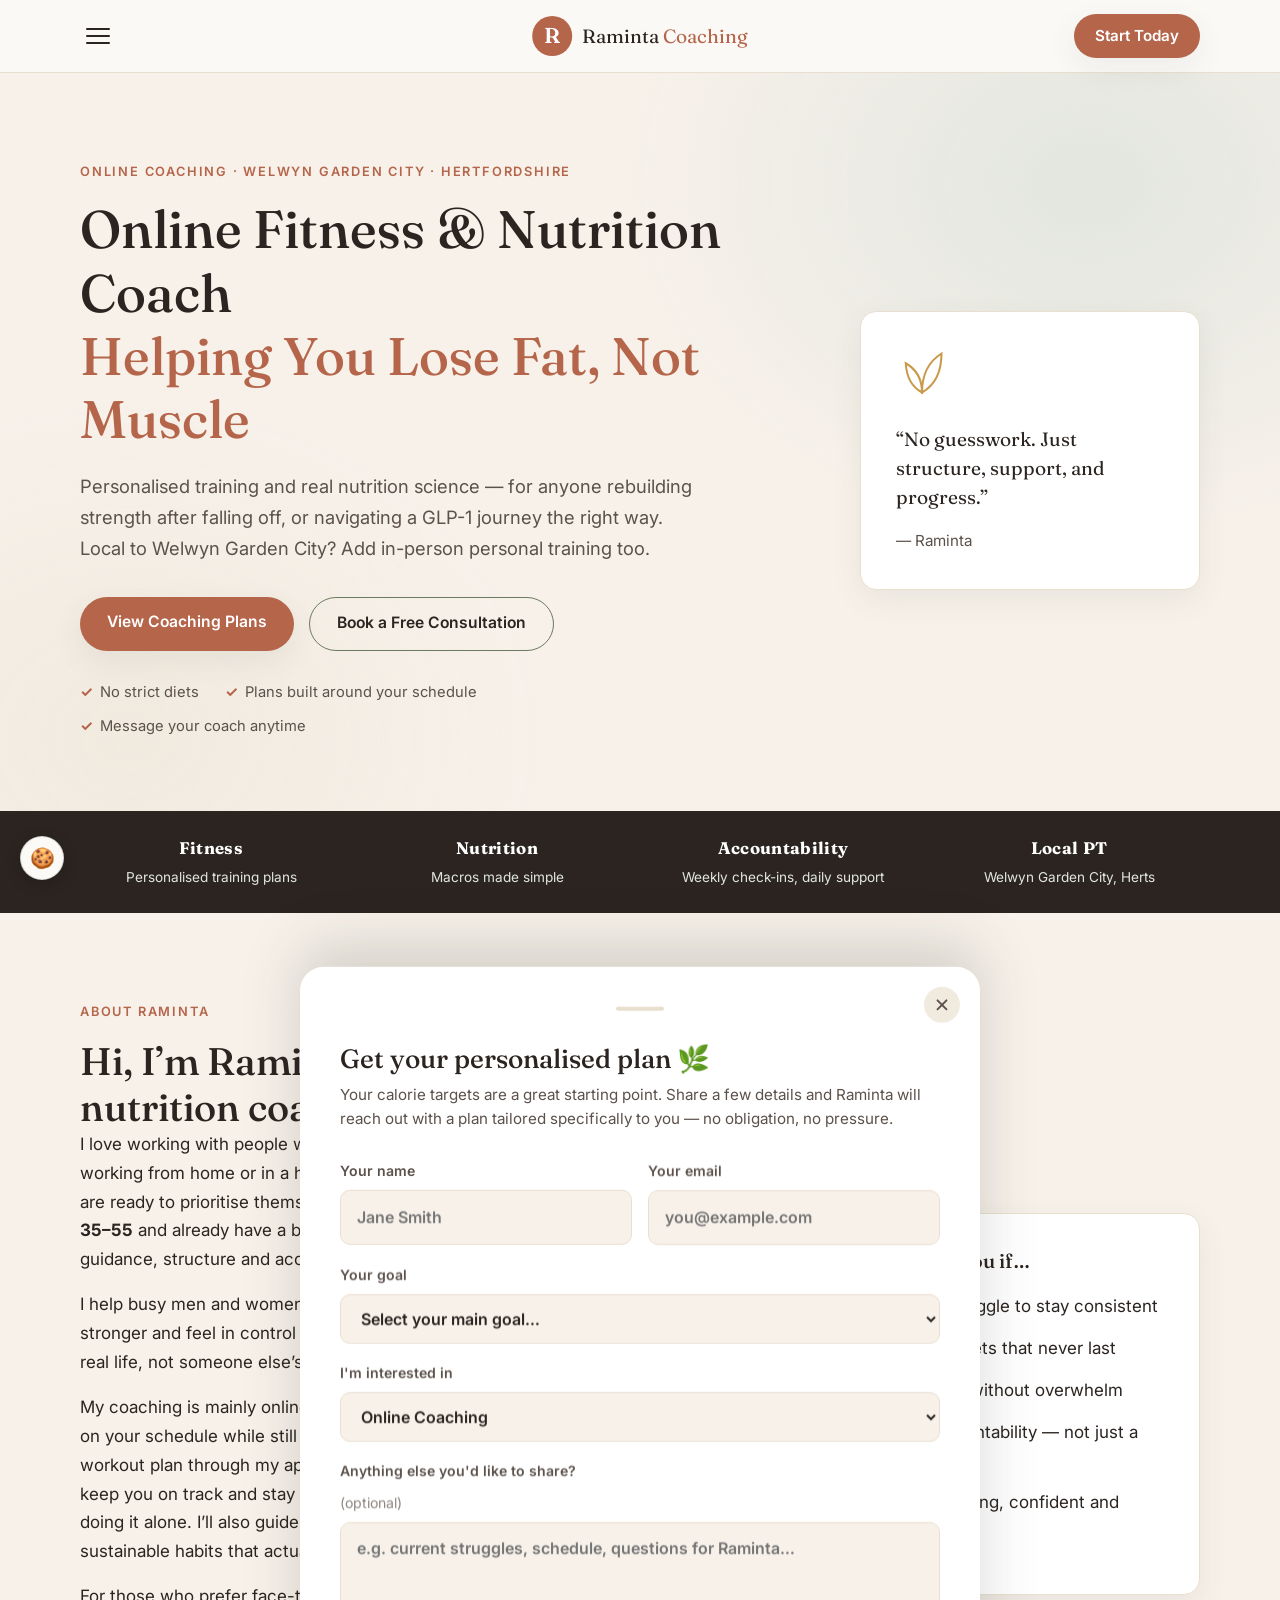
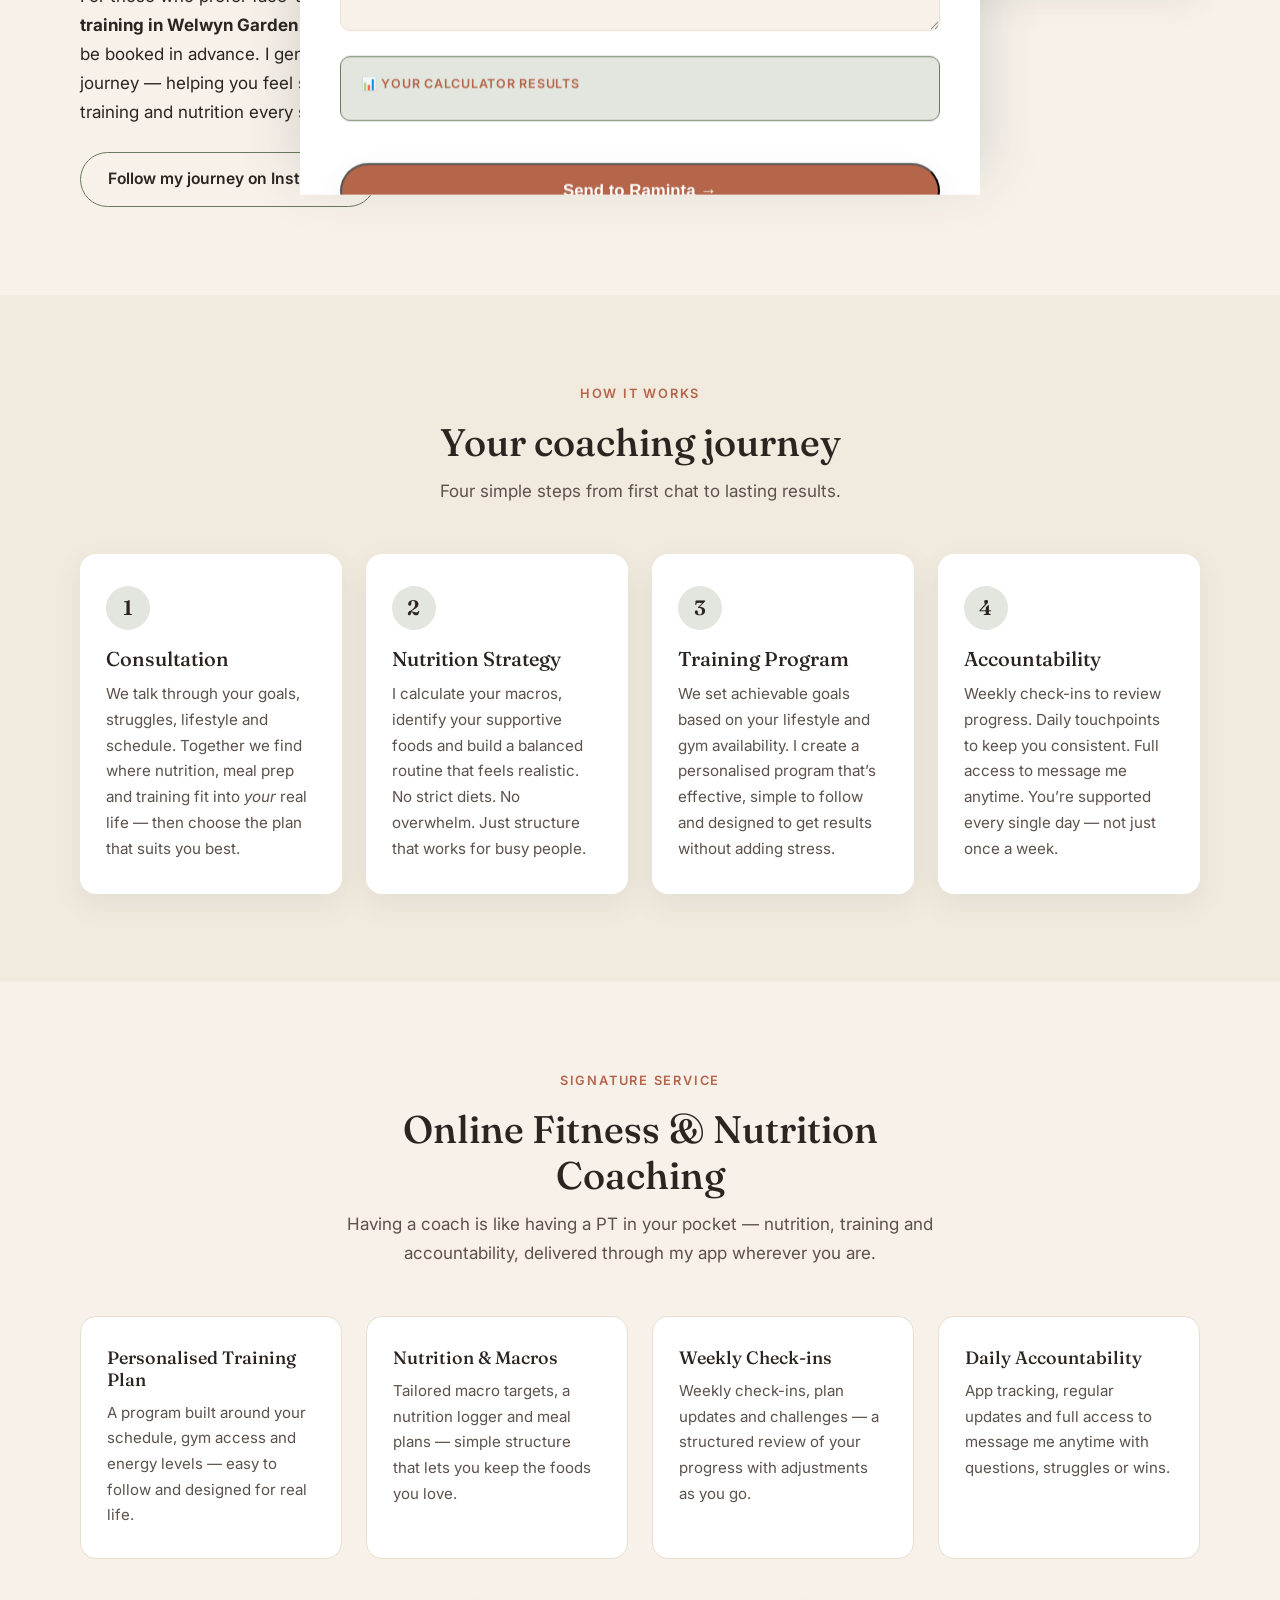
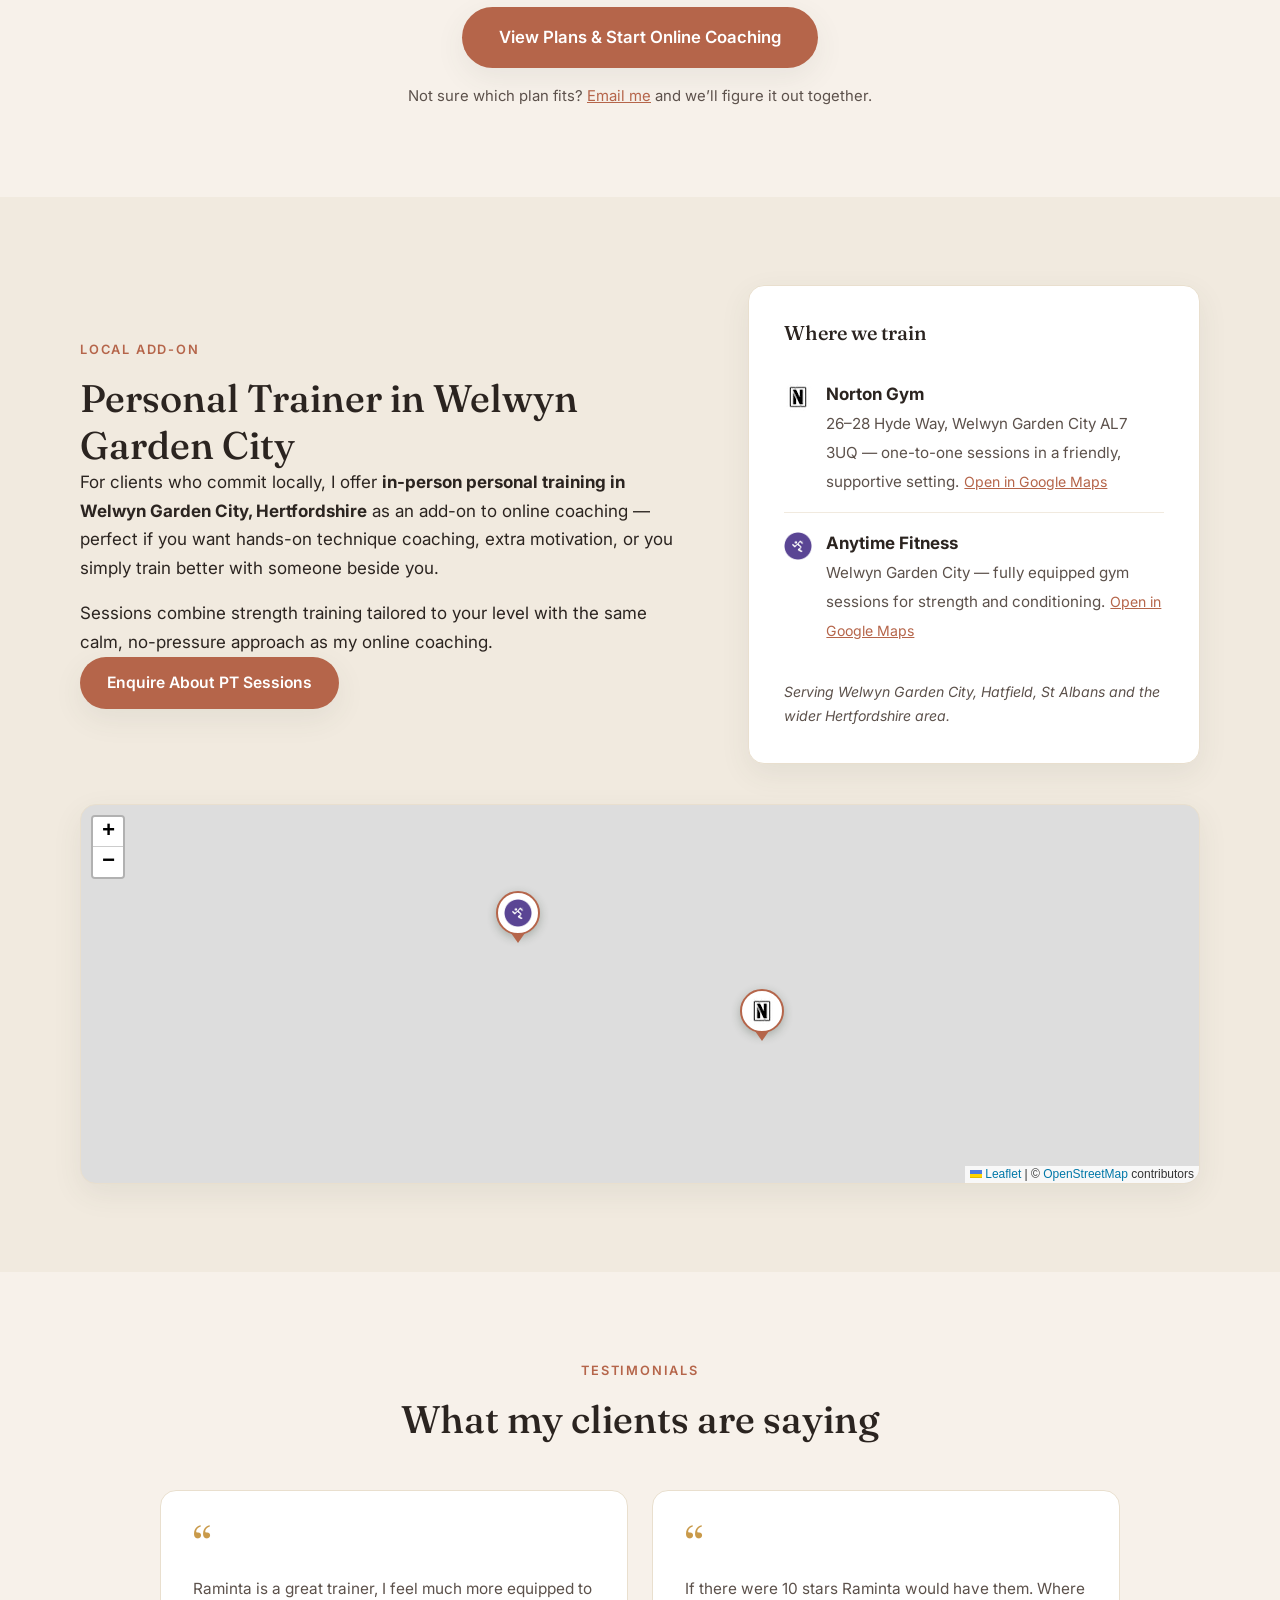
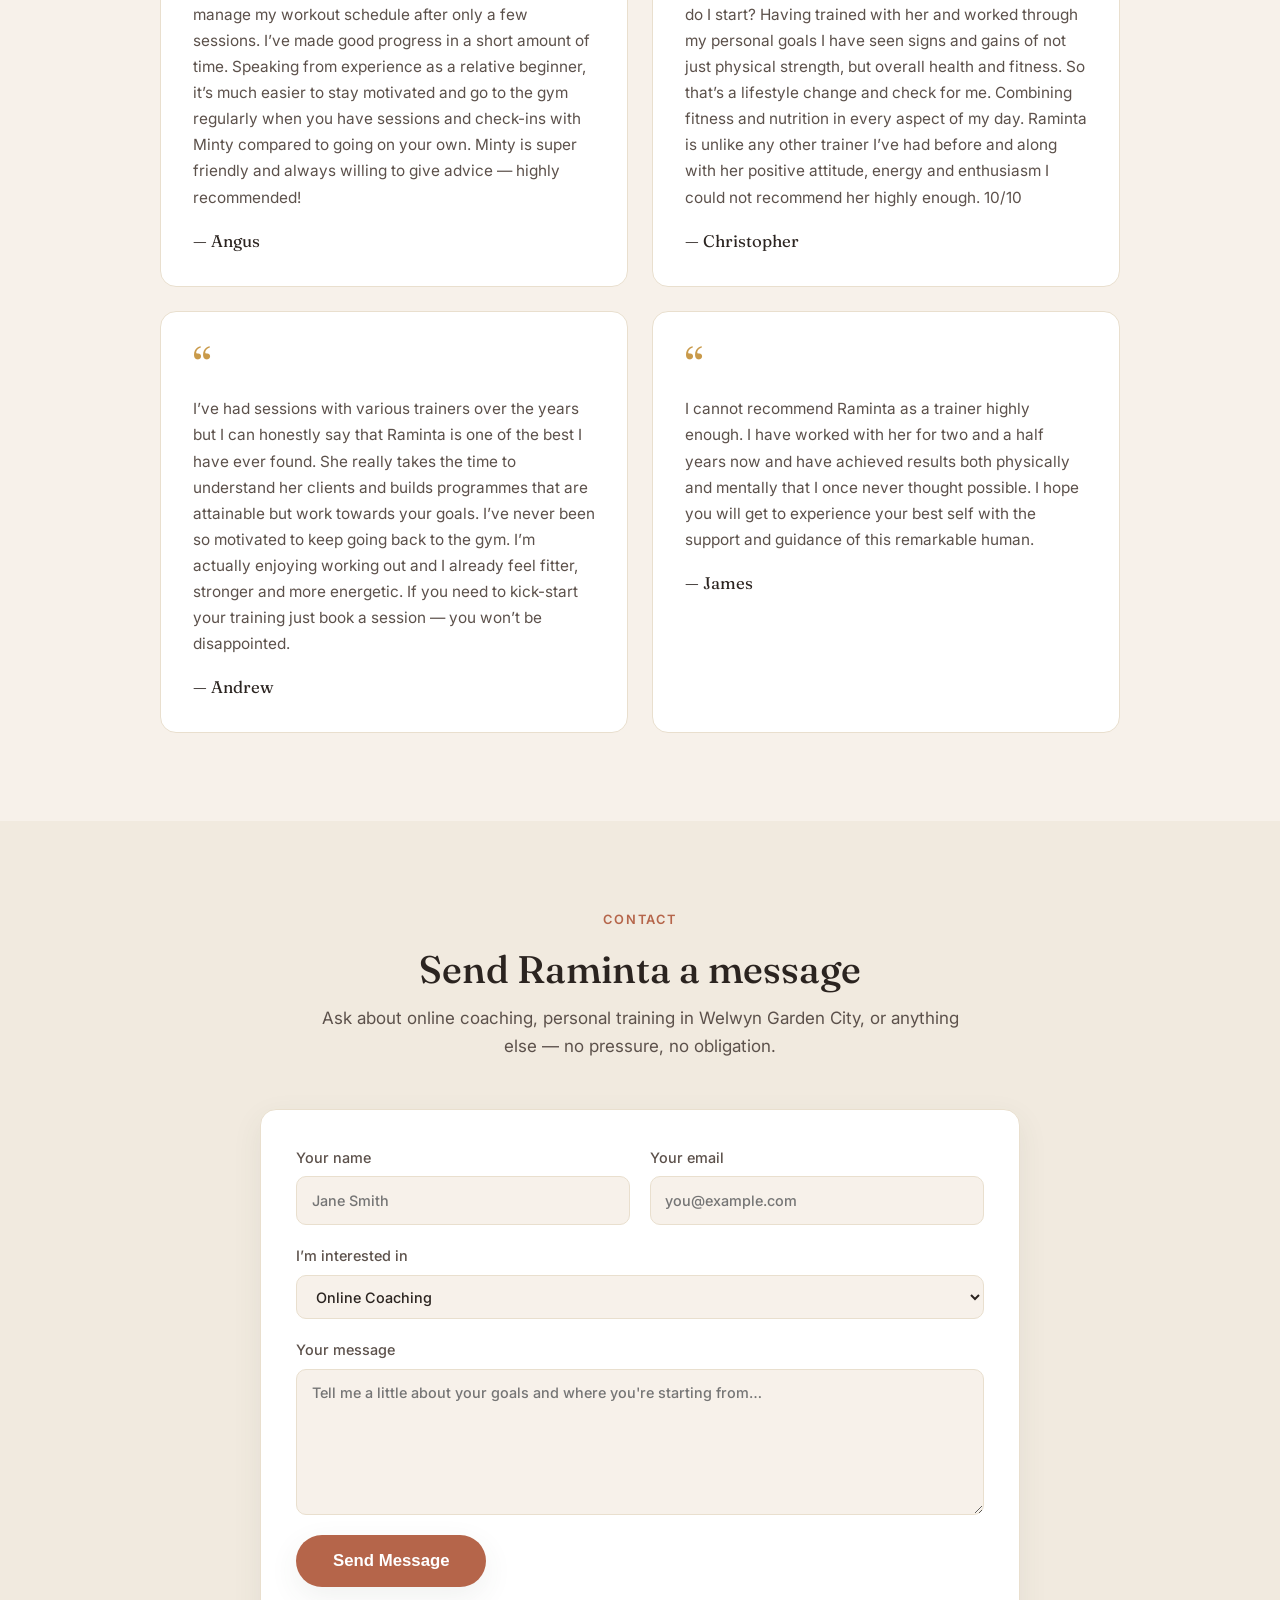
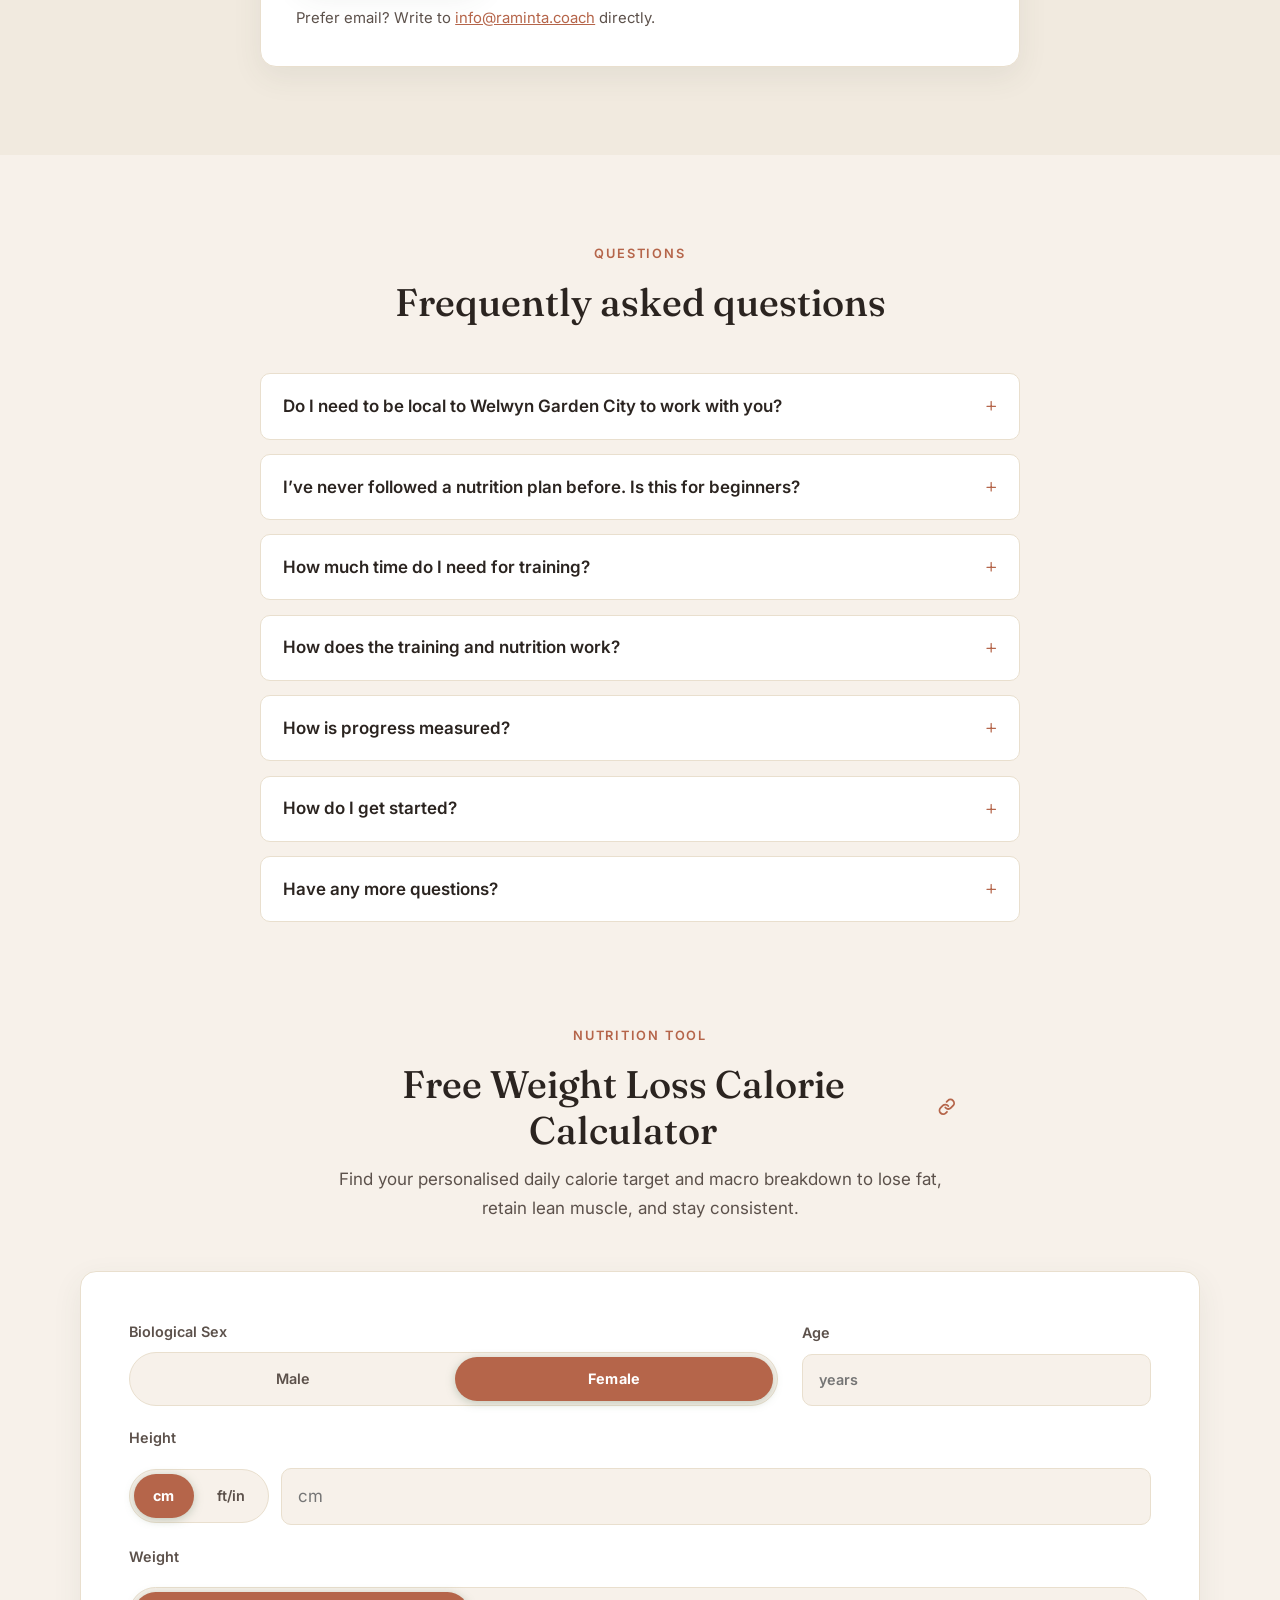
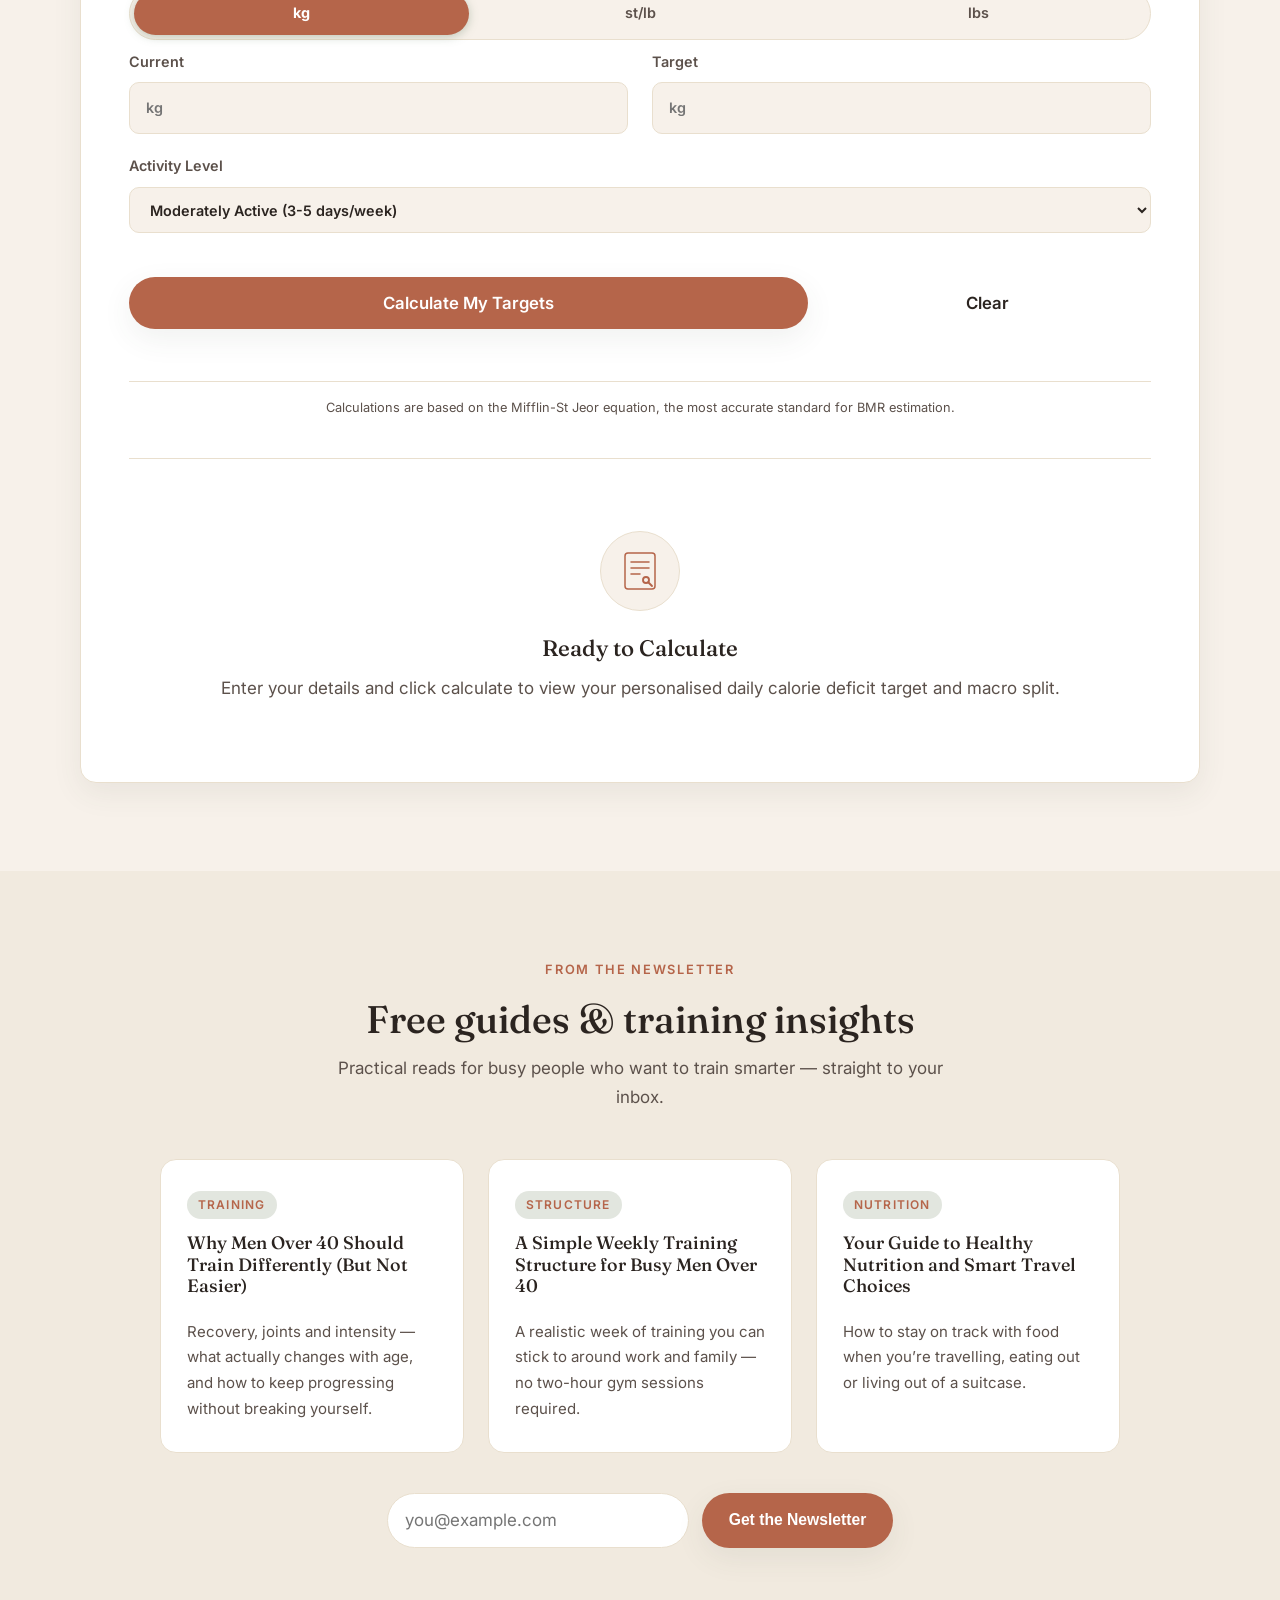
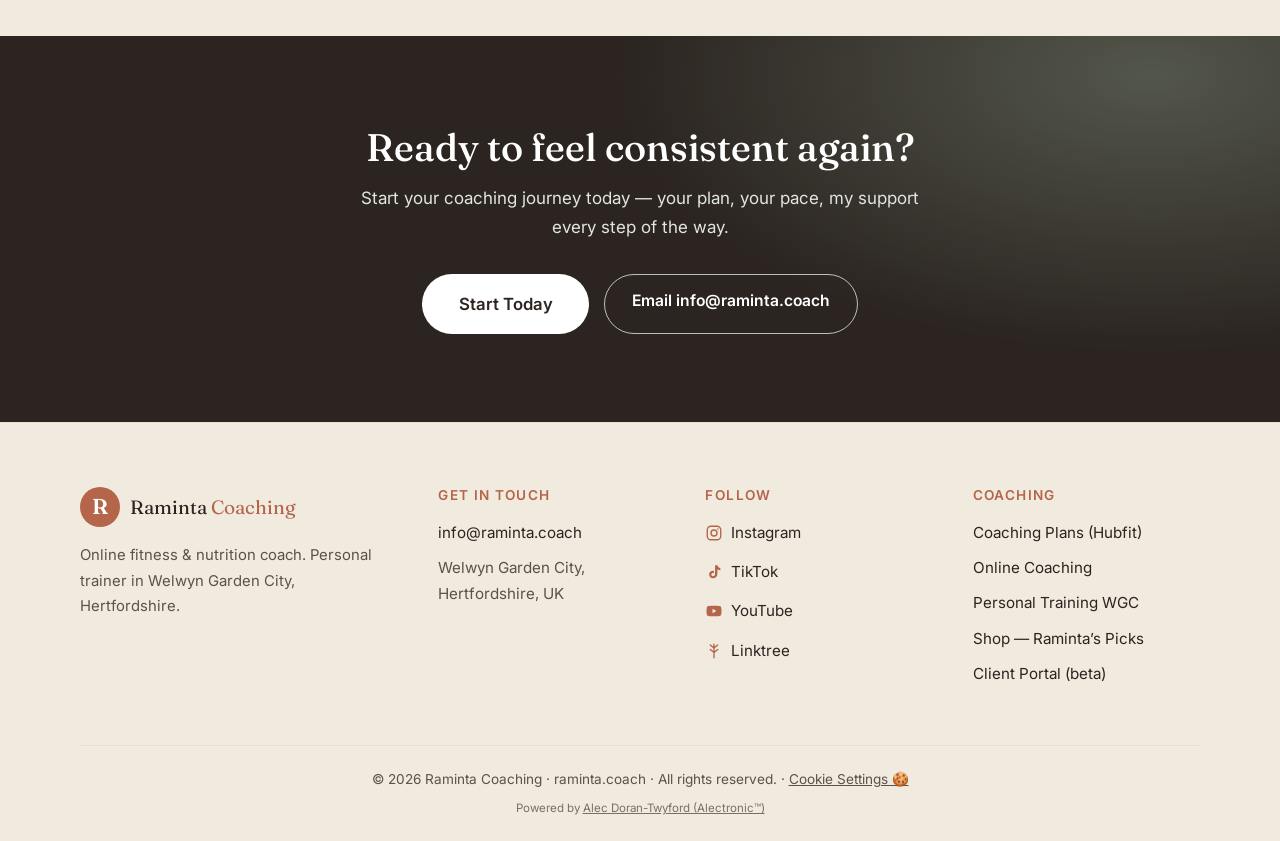
==== index.html @ 6aa11c59 "Bump app.js cache version to 20260806" ====
<!DOCTYPE html>
<html lang="en-GB">
<head>
  <!-- Consent Mode Defaults -->
  <script data-cookieconsent="ignore">
    window.dataLayer = window.dataLayer || [];
    function gtag(){dataLayer.push(arguments);}
    gtag('consent', 'default', {
      'ad_storage': 'denied',
      'ad_user_data': 'denied',
      'ad_personalization': 'denied',
      'analytics_storage': 'denied',
      'functionality_storage': 'denied',
      'personalization_storage': 'denied',
      'security_storage': 'granted',
    });
  </script>

  <!-- Google tag (gtag.js) -->
  <script async src="https://www.googletagmanager.com/gtag/js?id=G-PQ0MHBRBWW"></script>
  <script>
    window.dataLayer = window.dataLayer || [];
    function gtag(){dataLayer.push(arguments);}
    gtag('js', new Date());

    gtag('config', 'G-PQ0MHBRBWW', {
      'url_passthrough': true,
      'ads_data_redaction': true
    });
  </script>

  <meta charset="UTF-8">
  <meta name="viewport" content="width=device-width, initial-scale=1.0">

  <!-- Primary SEO -->
  <title>Raminta Coaching | Online Fitness &amp; Nutrition Coach — Personal Trainer Welwyn Garden City, Hertfordshire</title>
  <meta name="description" content="Online fitness and nutrition coaching to help you lose fat, not muscle. Rebuild strength after falling off or navigate your GLP-1 journey the right way. Local in-person personal training in Welwyn Garden City.">
  <meta name="author" content="Raminta Coaching">
  <meta name="robots" content="index, follow">
  <link rel="canonical" href="https://raminta.coach/">

  <!-- Open Graph -->
  <meta property="og:type" content="website">
  <meta property="og:url" content="https://raminta.coach/">
  <meta property="og:title" content="Raminta Coaching | Online Fitness &amp; Nutrition Coach — Welwyn Garden City">
  <meta property="og:description" content="Lose fat, not muscle with personalised online coaching and real nutrition science. Supporting strength recovery, GLP-1 journeys, and in-person PT in Welwyn Garden City.">
  <meta property="og:locale" content="en_GB">

  <!-- Twitter -->
  <meta name="twitter:card" content="summary">
  <meta name="twitter:title" content="Raminta Coaching | Online Fitness &amp; Nutrition Coach">
  <meta name="twitter:description" content="Lose fat, not muscle with personalised online coaching. Supporting strength recovery, GLP-1 journeys, and in-person PT in Welwyn Garden City.">

  <!-- Geo / Local SEO -->
  <meta name="geo.region" content="GB-HRT">
  <meta name="geo.placename" content="Welwyn Garden City">

  <link rel="icon" type="image/svg+xml" href="favicon.svg">
  <link rel="icon" type="image/png" sizes="32x32" href="favicon-32x32.png">
  <link rel="shortcut icon" href="favicon.ico">
  <link rel="apple-touch-icon" sizes="180x180" href="apple-touch-icon.png">
  <link rel="manifest" href="/manifest.json">
  <meta name="theme-color" content="#fbfaf7">

  <link rel="preconnect" href="https://fonts.googleapis.com">
  <link rel="preconnect" href="https://fonts.gstatic.com" crossorigin>
  <link href="https://fonts.googleapis.com/css2?family=Fraunces:opsz,wght@9..144,400;9..144,500;9..144,600&family=Inter:wght@400;500;600&display=swap" rel="stylesheet">

  <link rel="stylesheet" href="css/cookieconsent.css">
  <script src="js/cookieconsent.umd.js" defer></script>
  <script src="js/cookieconsent-config.js" defer></script>
  <link rel="stylesheet" href="css/style.css?v=20260806">
<link rel="stylesheet" href="assets/vendor/leaflet/leaflet.css">

  <!-- Structured data: local business + coach -->
<!-- FAQPage structured data — makes FAQ answers eligible for rich results in Google Search -->
<!-- Person structured data -->
  <script type="application/ld+json">
  {
    "@context": "https://schema.org",
    "@type": "HealthAndBeautyBusiness",
    "name": "Raminta Coaching",
    "description": "Personalised fitness, nutrition and accountability coaching to help busy individuals lose body fat and build muscle.",
    "url": "https://raminta.coach/",
    "email": "info@raminta.coach",
    "priceRange": "££",
    "publishingPrinciples": "https://drive.google.com/file/d/14wXkE6-aErZfZJzjIhBCZtYuyXozvJ46/view",
    "areaServed": [
      { "@type": "City", "name": "Welwyn Garden City" },
      { "@type": "AdministrativeArea", "name": "Hertfordshire" },
      { "@type": "Country", "name": "United Kingdom" }
    ],
    "address": {
      "@type": "PostalAddress",
      "addressLocality": "Welwyn Garden City",
      "addressRegion": "Hertfordshire",
      "addressCountry": "GB"
    },
    "founder": {
      "@type": "Person",
      "@id": "https://raminta.coach/#raminta"
    },
    "sameAs": [
      "https://www.instagram.com/ramintacoaching/",
      "https://www.tiktok.com/@ramintacoaching",
      "https://www.youtube.com/@ramintacoaching",
      "https://linktr.ee/ramintacoaching"
    ],
    "makesOffer": [
      {
        "@type": "Offer",
        "name": "The Consistency Foundation",
        "price": "99.00",
        "priceCurrency": "GBP",
        "description": "Monthly online fitness & nutrition subscription including bespoke training, basic nutrition guidance, weekly check-ins, and Mon-Fri messaging support.",
        "priceSpecification": {
          "@type": "UnitPriceSpecification",
          "price": "99.00",
          "priceCurrency": "GBP",
          "referenceQuantity": {
            "@type": "QuantitativeValue",
            "value": "1",
            "unitCode": "MON"
          }
        }
      },
      {
        "@type": "Offer",
        "name": "The Complete Foundation",
        "price": "199.00",
        "priceCurrency": "GBP",
        "description": "Premium online coaching with daily check-ins, monthly progress reviews, mindset coaching, and full one-on-one accountability support.",
        "priceSpecification": {
          "@type": "UnitPriceSpecification",
          "price": "199.00",
          "priceCurrency": "GBP",
          "referenceQuantity": {
            "@type": "QuantitativeValue",
            "value": "1",
            "unitCode": "MON"
          }
        }
      },
      {
        "@type": "Offer",
        "name": "The GLP-1 Muscle Protocol",
        "price": "149.00",
        "priceCurrency": "GBP",
        "description": "Specialised online fitness & nutrition coaching for individuals on GLP-1 weight-loss medication to preserve and build muscle.",
        "priceSpecification": {
          "@type": "UnitPriceSpecification",
          "price": "149.00",
          "priceCurrency": "GBP",
          "referenceQuantity": {
            "@type": "QuantitativeValue",
            "value": "1",
            "unitCode": "MON"
          }
        }
      },
      {
        "@type": "Offer",
        "name": "10-Session In-Person Personal Training Block",
        "price": "350.00",
        "priceCurrency": "GBP",
        "description": "Block of 10 face-to-face personal training sessions in Welwyn Garden City, Hertfordshire."
      },
      {
        "@type": "Offer",
        "name": "Macro Friendly Meal Prep (Cookbook & Short Course)",
        "price": "4.00",
        "priceCurrency": "GBP",
        "url": "https://linktr.ee/ramintacoaching",
        "description": "Step-by-step guide to meal prep with measurements, macros explained, weight goal calculator, and 300 meal ideas in one place."
      }
    ]
  }
  </script>

  <!-- FAQPage structured data — makes FAQ answers eligible for rich results in Google Search -->
  <script type="application/ld+json">
  {
    "@context": "https://schema.org",
    "@type": "FAQPage",
    "mainEntity": [
      {
        "@type": "Question",
        "name": "Do I need to be local to Welwyn Garden City to work with you?",
        "acceptedAnswer": {
          "@type": "Answer",
          "text": "Not at all. Online coaching is the main service and works wherever you are — the app, check-ins and daily support are all remote. In-person PT is an optional add-on for local clients in Welwyn Garden City and Hertfordshire."
        }
      },
      {
        "@type": "Question",
        "name": "I've never followed a nutrition plan before. Is this for beginners?",
        "acceptedAnswer": {
          "@type": "Answer",
          "text": "Yes. Everything is personalised to your starting point. We begin with simple structure — no calorie obsession, no cutting out the foods you love — and build from there."
        }
      },
      {
        "@type": "Question",
        "name": "How much time do I need for training?",
        "acceptedAnswer": {
          "@type": "Answer",
          "text": "Your plan is built around your schedule and gym availability, not the other way round. Most clients train 2–4 times per week with sessions that fit into busy days."
        }
      },
      {
        "@type": "Question",
        "name": "How does the training and nutrition work?",
        "acceptedAnswer": {
          "@type": "Answer",
          "text": "After an initial assessment Raminta will create your fitness and nutrition plans and give you access to an app where she can monitor your progress. All you have to do is log what you eat and train!"
        }
      },
      {
        "@type": "Question",
        "name": "How is progress measured?",
        "acceptedAnswer": {
          "@type": "Answer",
          "text": "Progress photos, weigh-ins and measurements are compared in a chart — so you can see the trend, not just a single number."
        }
      },
      {
        "@type": "Question",
        "name": "How do I get started?",
        "acceptedAnswer": {
          "@type": "Answer",
          "text": "Choose a plan on Hubfit at https://app.hubfit.com/plans/688387865c56841b3dd9c6ea, or email info@raminta.coach for a free consultation to find the right fit together."
        }
      }
    ]
  }
  </script>

  <!-- Person structured data -->
  <script type="application/ld+json">
  {
    "@context": "https://schema.org",
    "@type": "Person",
    "@id": "https://raminta.coach/#raminta",
    "name": "Raminta",
    "gender": "Female",
    "jobTitle": "Fitness & Nutrition Coach",
    "url": "https://raminta.coach/",
    "image": "https://raminta.coach/assets/img/raminta.jpg",
    "email": "info@raminta.coach",
    "knowsLanguage": [
      {
        "@type": "Language",
        "name": "English",
        "alternateName": "en"
      }
    ],
    "hasCredential": [
      {
        "@type": "EducationalOccupationalCredential",
        "name": "Level 3 Personal Trainer (PT L3)",
        "credentialCategory": "certification"
      },
      {
        "@type": "EducationalOccupationalCredential",
        "name": "Precision Nutrition Level 1 (PN1)",
        "credentialCategory": "certification",
        "recognizedBy": {
          "@type": "Organization",
          "name": "Precision Nutrition"
        }
      },
      {
        "@type": "EducationalOccupationalCredential",
        "name": "GLP-1 Weight Loss Coach",
        "credentialCategory": "certification"
      },
      {
        "@type": "EducationalOccupationalCredential",
        "name": "Certified Yoga Instructor",
        "credentialCategory": "certification"
      },
      {
        "@type": "EducationalOccupationalCredential",
        "name": "Care Certificate (ICU NHS experience)",
        "credentialCategory": "certification"
      }
    ],
    "skills": [
      "Personal Training", "Nutrition Coaching", "GLP-1 Coaching",
      "Fitness Training", "Strength & Conditioning", "Weight Loss Coaching",
      "Macro Calculation", "Yoga Instruction"
    ],
    "worksFor": {
      "@type": "Organization",
      "name": "Raminta Coaching",
      "url": "https://raminta.coach/"
    },
    "address": {
      "@type": "PostalAddress",
      "addressLocality": "Welwyn Garden City",
      "addressRegion": "Hertfordshire",
      "addressCountry": "GB"
    },
    "sameAs": [
      "https://www.instagram.com/ramintacoaching/",
      "https://www.tiktok.com/@ramintacoaching",
      "https://www.youtube.com/@ramintacoaching",
      "https://linktr.ee/ramintacoaching"
    ],
    "knowsAbout": [
      "Fitness", "Nutrition", "Weight Loss", "Healthy Eating", "Strength Training"
    ]
  }
  </script>
</head>
<body>

  <!-- ===== Header ===== -->
  <header class="site-header" id="top">
    <nav class="nav container" aria-label="Main navigation">
      <button class="nav-toggle" aria-expanded="false" aria-controls="nav-menu" aria-label="Toggle menu">
        <span></span><span></span><span></span>
      </button>
      <a href="index.html" class="brand" aria-label="Raminta Coaching home">
        <span class="brand-mark" aria-hidden="true">R</span>
        <span class="brand-name">Raminta <em>Coaching</em></span>
      </a>
      <a class="btn btn-primary btn-header-cta" href="https://app.hubfit.com/plans/688387865c56841b3dd9c6ea" target="_blank" rel="noopener" data-track="nav_cta_click" data-track-label="Start Today — nav">Start Today</a>
      <ul class="nav-menu" id="nav-menu">
        <li><a href="index.html#about">About</a></li>
        <li><a href="index.html#journey">How It Works</a></li>
        <li><a href="index.html#online-coaching">Online Coaching</a></li>
        <li><a href="index.html#personal-training">Personal Training</a></li>
        <li><a href="calculator.html">Calculator</a></li>
        <li><a href="store.html">Shop</a></li>
        <li><a href="index.html#contact">Contact</a></li>
      </ul>
    </nav>
  </header>

  <main>
    <!-- ===== Hero ===== -->
    <section class="hero">
      <div class="container hero-inner">
        <div class="hero-copy reveal">
          <p class="eyebrow">Online Coaching &middot; Welwyn Garden City &middot; Hertfordshire</p>
          <h1>Online Fitness &amp; Nutrition Coach<br><span class="accent">Helping You Lose Fat, Not Muscle</span></h1>
          <p class="lead">
            Personalised training and real nutrition science — for anyone rebuilding strength after
            falling off, or navigating a GLP-1 journey the right way. Local to Welwyn Garden City?
            Add in-person personal training too.
          </p>
          <div class="hero-actions">
            <a class="btn btn-primary" href="https://app.hubfit.com/plans/688387865c56841b3dd9c6ea" target="_blank" rel="noopener" data-track="hero_cta_click" data-track-label="View Coaching Plans — hero">View Coaching Plans</a>
            <a class="btn btn-ghost" href="mailto:info@raminta.coach" data-track="hero_cta_click" data-track-label="Book a Free Consultation — hero">Book a Free Consultation</a>
          </div>
          <ul class="hero-points">
            <li>No strict diets</li>
            <li>Plans built around your schedule</li>
            <li>Message your coach anytime</li>
          </ul>
        </div>
        <div class="hero-visual reveal" aria-hidden="true">
          <div class="hero-card">
            <div class="hero-card-leaf">
              <svg viewBox="0 0 64 64" width="52" height="52" fill="none" stroke="currentColor" stroke-width="2.5" stroke-linecap="round">
                <path d="M32 56 C32 34 40 18 56 8 C56 32 46 48 32 56 Z"/>
                <path d="M32 56 C32 40 26 28 12 20 C13 38 21 50 32 56 Z"/>
              </svg>
            </div>
            <p class="hero-card-quote">&ldquo;No guesswork. Just structure, support, and progress.&rdquo;</p>
            <p class="hero-card-sign">— Raminta</p>
          </div>
        </div>
      </div>
    </section>

    <!-- ===== Trust strip ===== -->
    <section class="strip" aria-label="Highlights">
      <div class="container strip-inner">
        <div class="strip-item"><strong>Fitness</strong><span>Personalised training plans</span></div>
        <div class="strip-item"><strong>Nutrition</strong><span>Macros made simple</span></div>
        <div class="strip-item"><strong>Accountability</strong><span>Weekly check-ins, daily support</span></div>
        <div class="strip-item"><strong>Local PT</strong><span>Welwyn Garden City, Herts</span></div>
      </div>
    </section>

    <!-- ===== About ===== -->
    <section class="section" id="about">
      <div class="container grid-2">
        <div class="reveal">
          <p class="eyebrow">About Raminta</p>
          <h2>Hi, I&rsquo;m Raminta — your fitness &amp; nutrition coach</h2>
          <p>
            I love working with people who are balancing busy lives — especially those working from
            home or in a hybrid routine — who have access to a gym and are ready to prioritise
            themselves again. Most of my clients are between <strong>35–55</strong> and already have
            a basic understanding of the gym, but want guidance, structure and accountability to
            take things to the next level.
          </p>
          <p>
            I help busy men and women rebuild their routine, improve their nutrition, get stronger
            and feel in control of their body again — with a plan that fits <em>your</em> real life,
            not someone else&rsquo;s highlight reel.
          </p>
          <p>
            My coaching is mainly online, which means you&rsquo;ll have the flexibility to train on your
            schedule while still feeling fully supported. You&rsquo;ll get a personalised workout plan
            through my app, and I&rsquo;ll be there to monitor your progress, keep you on track and stay
            in regular contact so you never feel like you&rsquo;re doing it alone. I&rsquo;ll also guide you
            with your nutrition, helping you build sustainable habits that actually fit your lifestyle.
          </p>
          <p>
            For those who prefer face-to-face sessions, I offer <strong>in-person personal training
            in Welwyn Garden City</strong> too — though spaces are limited and must be booked in
            advance. I genuinely look forward to supporting you on your journey — helping you feel
            stronger, more confident, and in control of your training and nutrition every step of
            the way.
          </p>
          <a class="btn btn-ghost" href="https://www.instagram.com/ramintacoaching/" target="_blank" rel="noopener">Follow my journey on Instagram</a>
        </div>
        <div class="about-side reveal">
          <figure class="photo-frame">
            <!-- Export from the Canva brand kit / old site and drop in as assets/img/raminta.jpg -->
            <img src="assets/img/raminta.jpg" alt="Raminta, fitness and nutrition coach" loading="lazy" onerror="this.parentElement.style.display='none'">
          </figure>
          <div class="about-panel">
          <h3>My coaching is for you if&hellip;</h3>
          <ul class="check-list">
            <li>You&rsquo;re busy and struggle to stay consistent</li>
            <li>You&rsquo;ve tried strict diets that never last</li>
            <li>You want structure without overwhelm</li>
            <li>You want real accountability — not just a PDF plan</li>
            <li>You want to feel strong, confident and energised again</li>
          </ul>
          </div>
        </div>
      </div>
    </section>

    <!-- ===== Coaching journey ===== -->
    <section class="section section-tinted" id="journey">
      <div class="container">
        <div class="section-head reveal">
          <p class="eyebrow">How It Works</p>
          <h2>Your coaching journey</h2>
          <p class="section-sub">Four simple steps from first chat to lasting results.</p>
        </div>
        <div class="steps">
          <article class="step reveal">
            <span class="step-num">1</span>
            <h3>Consultation</h3>
            <p>We talk through your goals, struggles, lifestyle and schedule. Together we find where nutrition, meal prep and training fit into <em>your</em> real life — then choose the plan that suits you best.</p>
          </article>
          <article class="step reveal">
            <span class="step-num">2</span>
            <h3>Nutrition Strategy</h3>
            <p>I calculate your macros, identify your supportive foods and build a balanced routine that feels realistic. No strict diets. No overwhelm. Just structure that works for busy people.</p>
          </article>
          <article class="step reveal">
            <span class="step-num">3</span>
            <h3>Training Program</h3>
            <p>We set achievable goals based on your lifestyle and gym availability. I create a personalised program that&rsquo;s effective, simple to follow and designed to get results without adding stress.</p>
          </article>
          <article class="step reveal">
            <span class="step-num">4</span>
            <h3>Accountability</h3>
            <p>Weekly check-ins to review progress. Daily touchpoints to keep you consistent. Full access to message me anytime. You&rsquo;re supported every single day — not just once a week.</p>
          </article>
        </div>
      </div>
    </section>

    <!-- ===== Online coaching (primary) ===== -->
    <section class="section" id="online-coaching">
      <div class="container">
        <div class="section-head reveal">
          <p class="eyebrow">Signature Service</p>
          <h2>Online Fitness &amp; Nutrition Coaching</h2>
          <p class="section-sub">Having a coach is like having a PT in your pocket — nutrition, training and accountability, delivered through my app wherever you are.</p>
        </div>
        <div class="cards">
          <article class="card reveal">
            <h3>Personalised Training Plan</h3>
            <p>A program built around your schedule, gym access and energy levels — easy to follow and designed for real life.</p>
          </article>
          <article class="card reveal">
            <h3>Nutrition &amp; Macros</h3>
            <p>Tailored macro targets, a nutrition logger and meal plans — simple structure that lets you keep the foods you love.</p>
          </article>
          <article class="card reveal">
            <h3>Weekly Check-ins</h3>
            <p>Weekly check-ins, plan updates and challenges — a structured review of your progress with adjustments as you go.</p>
          </article>
          <article class="card reveal">
            <h3>Daily Accountability</h3>
            <p>App tracking, regular updates and full access to message me anytime with questions, struggles or wins.</p>
          </article>
        </div>
        <div class="section-cta reveal">
          <a class="btn btn-primary btn-lg" href="https://app.hubfit.com/plans/688387865c56841b3dd9c6ea" target="_blank" rel="noopener" data-track="coaching_plans_click" data-track-label="View Plans — online coaching section">View Plans &amp; Start Online Coaching</a>
          <p class="cta-note">Not sure which plan fits? <a href="mailto:info@raminta.coach">Email me</a> and we&rsquo;ll figure it out together.</p>
        </div>
      </div>
    </section>

    <!-- ===== Local PT (secondary) ===== -->
    <section class="section section-tinted" id="personal-training">
      <div class="container grid-2">
        <div class="reveal">
          <p class="eyebrow">Local Add-on</p>
          <h2>Personal Trainer in Welwyn Garden City</h2>
          <p>
            For clients who commit locally, I offer <strong>in-person personal training in Welwyn
            Garden City, Hertfordshire</strong> as an add-on to online coaching — perfect if you want
            hands-on technique coaching, extra motivation, or you simply train better with someone
            beside you.
          </p>
          <p>
            Sessions combine strength training tailored to your level with the same calm,
            no-pressure approach as my online coaching.
          </p>
          <a class="btn btn-primary" href="mailto:info@raminta.coach?subject=Personal%20Training%20in%20Welwyn%20Garden%20City" data-track="contact_click" data-track-label="Enquire About PT Sessions">Enquire About PT Sessions</a>
        </div>
        <div class="about-panel reveal">
          <h3>Where we train</h3>
          <ul class="location-list">
            <li>
              <img class="gym-logo" src="assets/norton-gym.png" alt="Norton Gym logo" width="28" height="28">
              <div>
                <strong>Norton Gym</strong>
                <span>26–28 Hyde Way, Welwyn Garden City AL7 3UQ — one-to-one sessions in a friendly, supportive setting.</span>
                <a href="https://www.google.com/maps/search/?api=1&amp;query=Norton+Gym+26-28+Hyde+Way+Welwyn+Garden+City+AL7+3UQ" target="_blank" rel="noopener">Open in Google Maps</a>
              </div>
            </li>
            <li>
              <img class="gym-logo" src="assets/anytime-fitness.png" alt="Anytime Fitness logo" width="28" height="28">
              <div>
                <strong>Anytime Fitness</strong>
                <span>Welwyn Garden City — fully equipped gym sessions for strength and conditioning.</span>
                <a href="https://www.google.com/maps/search/?api=1&amp;query=Anytime+Fitness+Welwyn+Garden+City" target="_blank" rel="noopener">Open in Google Maps</a>
              </div>
            </li>
          </ul>
          <p class="panel-note">Serving Welwyn Garden City, Hatfield, St Albans and the wider Hertfordshire area.</p>
        </div>
      </div>
      <div class="container map-block reveal">
        <div id="gym-map" class="gym-map" aria-label="Map of training locations in Welwyn Garden City"></div>
        <noscript>
          <p>Enable JavaScript to see the map, or open the locations directly:
            <a href="https://www.google.com/maps/search/?api=1&amp;query=Norton+Gym+26-28+Hyde+Way+Welwyn+Garden+City+AL7+3UQ">Norton Gym</a> ·
            <a href="https://www.google.com/maps/search/?api=1&amp;query=Anytime+Fitness+Welwyn+Garden+City">Anytime Fitness Welwyn Garden City</a>
          </p>
        </noscript>
      </div>
    </section>

    <!-- ===== Testimonials ===== -->
    <section class="section" id="testimonials">
      <div class="container">
        <div class="section-head reveal">
          <p class="eyebrow">Testimonials</p>
          <h2>What my clients are saying</h2>
        </div>
        <div class="testimonials">
          <blockquote class="testimonial reveal">
            <p>Raminta is a great trainer, I feel much more equipped to manage my workout schedule after only a few sessions. I&rsquo;ve made good progress in a short amount of time. Speaking from experience as a relative beginner, it&rsquo;s much easier to stay motivated and go to the gym regularly when you have sessions and check-ins with Minty compared to going on your own. Minty is super friendly and always willing to give advice — highly recommended!</p>
            <footer>— Angus</footer>
          </blockquote>
          <blockquote class="testimonial reveal">
            <p>If there were 10 stars Raminta would have them. Where do I start? Having trained with her and worked through my personal goals I have seen signs and gains of not just physical strength, but overall health and fitness. So that&rsquo;s a lifestyle change and check for me. Combining fitness and nutrition in every aspect of my day. Raminta is unlike any other trainer I&rsquo;ve had before and along with her positive attitude, energy and enthusiasm I could not recommend her highly enough. 10/10</p>
            <footer>— Christopher</footer>
          </blockquote>
          <blockquote class="testimonial reveal">
            <p>I&rsquo;ve had sessions with various trainers over the years but I can honestly say that Raminta is one of the best I have ever found. She really takes the time to understand her clients and builds programmes that are attainable but work towards your goals. I&rsquo;ve never been so motivated to keep going back to the gym. I&rsquo;m actually enjoying working out and I already feel fitter, stronger and more energetic. If you need to kick-start your training just book a session — you won&rsquo;t be disappointed.</p>
            <footer>— Andrew</footer>
          </blockquote>
          <blockquote class="testimonial reveal">
            <p>I cannot recommend Raminta as a trainer highly enough. I have worked with her for two and a half years now and have achieved results both physically and mentally that I once never thought possible. I hope you will get to experience your best self with the support and guidance of this remarkable human.</p>
            <footer>— James</footer>
          </blockquote>
        </div>
      </div>
    </section>

    <!-- ===== Contact form ===== -->
    <section class="section section-tinted" id="contact">
      <div class="container container-narrow">
        <div class="section-head reveal">
          <p class="eyebrow">Contact</p>
          <h2>Send Raminta a message</h2>
          <p class="section-sub">Ask about online coaching, personal training in Welwyn Garden City, or anything else — no pressure, no obligation.</p>
        </div>
        <form class="contact-form reveal" action="https://formsubmit.co/info@raminta.coach" method="POST">
          <input type="hidden" name="_subject" value="New enquiry from raminta.coach">
          <input type="hidden" name="_template" value="table">
          <input type="hidden" name="_captcha" value="false">
          <input type="hidden" name="_next" value="https://raminta.coach/thanks.html">
          <input type="text" name="_honey" class="honeypot" tabindex="-1" autocomplete="off" aria-hidden="true">
          <div class="form-row">
            <label>
              Your name
              <input type="text" name="name" required autocomplete="name" placeholder="Jane Smith">
            </label>
            <label>
              Your email
              <input type="email" name="email" required autocomplete="email" placeholder="you@example.com">
            </label>
          </div>
          <label>
            I&rsquo;m interested in
            <select name="interest">
              <option>Online Coaching</option>
              <option>Personal Training (Welwyn Garden City)</option>
              <option>Online Coaching + Personal Training</option>
              <option>Something else</option>
            </select>
          </label>
          <label>
            Your message
            <textarea name="message" rows="5" required placeholder="Tell me a little about your goals and where you're starting from…"></textarea>
          </label>
          <button type="submit" class="btn btn-primary btn-lg" data-track="contact_form_submit" data-track-label="Send Message — contact form">Send Message</button>
          <p class="cta-note">Prefer email? Write to <a href="mailto:info@raminta.coach">info@raminta.coach</a> directly.</p>
        </form>
      </div>
    </section>

    <!-- ===== FAQ ===== -->
    <section class="section" id="faq">
      <div class="container container-narrow">
        <div class="section-head reveal">
          <p class="eyebrow">Questions</p>
          <h2>Frequently asked questions</h2>
        </div>
        <div class="faq reveal">
          <details>
            <summary>Do I need to be local to Welwyn Garden City to work with you?</summary>
            <p>Not at all. Online coaching is my main service and works wherever you are — the app, check-ins and daily support are all remote. In-person PT is an optional add-on for local clients in Welwyn Garden City and Hertfordshire.</p>
          </details>
          <details>
            <summary>I&rsquo;ve never followed a nutrition plan before. Is this for beginners?</summary>
            <p>Yes. Everything is personalised to your starting point. We begin with simple structure — no calorie obsession, no cutting out the foods you love — and build from there.</p>
          </details>
          <details>
            <summary>How much time do I need for training?</summary>
            <p>Your plan is built around your schedule and gym availability, not the other way round. Most clients train 2–4 times per week with sessions that fit into busy days.</p>
          </details>
          <details>
            <summary>How does the training and nutrition work?</summary>
            <p>After our initial assessment I will work out your fitness and nutrition plans and give you access to an app where I can monitor your progress. All you have to do is log what you eat and train!</p>
          </details>
          <details>
            <summary>How is progress measured?</summary>
            <p>We&rsquo;ll use progress photos, weigh-ins and measurements, which are compared in a chart — so you can see the trend, not just a single number.</p>
          </details>
          <details>
            <summary>How do I get started?</summary>
            <p>Choose a plan on <a href="https://app.hubfit.com/plans/688387865c56841b3dd9c6ea" target="_blank" rel="noopener">Hubfit</a>, or email <a href="mailto:info@raminta.coach">info@raminta.coach</a> for a free consultation and we&rsquo;ll find the right fit together.</p>
          </details>
          <details>
            <summary>Have any more questions?</summary>
            <p>Feel free to reach out via <a href="https://www.instagram.com/ramintacoaching/" target="_blank" rel="noopener">Instagram</a> or <a href="mailto:info@raminta.coach">email</a> and I&rsquo;ll be more than happy to answer anything at all.</p>
          </details>
        </div>
      </div>
    </section>

    <!-- ===== Calorie Calculator ===== -->
    <section class="section" id="calorie-calculator">
      <div class="container">
        <div class="section-head reveal">
          <p class="eyebrow">Nutrition Tool</p>
          <h2 class="section-title-with-share">
            Free Weight Loss Calorie Calculator
            <button type="button" class="copy-anchor-btn" data-anchor="calorie-calculator" title="Copy link to this section" aria-label="Copy link to this section">
              <svg class="icon-link" viewBox="0 0 24 24" fill="none" stroke="currentColor" stroke-width="2.5" stroke-linecap="round" stroke-linejoin="round">
                <path d="M10 13a5 5 0 0 0 7.54.54l3-3a5 5 0 0 0-7.07-7.07l-1.72 1.71"></path>
                <path d="M14 11a5 5 0 0 0-7.54-.54l-3 3a5 5 0 0 0 7.07 7.07l1.71-1.71"></path>
              </svg>
              <svg class="icon-check" viewBox="0 0 24 24" fill="none" stroke="currentColor" stroke-width="2.5" stroke-linecap="round" stroke-linejoin="round" style="display: none;">
                <polyline points="20 6 9 17 4 12"></polyline>
              </svg>
            </button>
          </h2>
          <p class="section-sub">Find your personalised daily calorie target and macro breakdown to lose fat, retain lean muscle, and stay consistent.</p>
        </div>
        
        <!-- Wrapped in a single card container -->
        <div class="calc-card calculator-container reveal">
          <div class="calculator-layout height-mode-cm weight-mode-kg">
            <!-- Inputs Column -->
             <div class="calc-column calc-inputs">
              <form id="calorie-form" novalidate>
                <!-- Sex and Age Row -->
                <div class="calc-row-sex-age">
                  <div class="sex-toggle-container">
                    <span class="input-group-label">Biological Sex</span>
                    <div class="toggle-group button-toggle" id="gender-toggle">
                      <input type="radio" id="gender-male" name="gender" value="male">
                      <label for="gender-male" class="toggle-btn">Male</label>

                      <input type="radio" id="gender-female" name="gender" value="female" checked>
                      <label for="gender-female" class="toggle-btn">Female</label>
                    </div>
                  </div>

                  <label for="calc-age">
                    Age
                    <input type="number" id="calc-age" min="15" max="100" placeholder="years" required>
                  </label>
                </div>

                <!-- Height: label above, toggle + input below -->
                <div class="field-group">
                  <span class="input-group-label">Height</span>
                  <div class="field-controls-row">
                    <div class="toggle-group button-toggle" id="height-unit-toggle">
                      <input type="radio" id="height-unit-cm" name="heightUnits" value="cm" checked>
                      <label for="height-unit-cm" class="toggle-btn">cm</label>

                      <input type="radio" id="height-unit-ft" name="heightUnits" value="ft">
                      <label for="height-unit-ft" class="toggle-btn">ft/in</label>
                    </div>

                    <!-- Metric Height -->
                    <div class="height-only-cm field-input-wrap">
                      <input type="number" id="calc-height" min="100" max="250" placeholder="cm" required>
                    </div>
                    <!-- Imperial Height -->
                    <div class="height-only-ft field-input-wrap">
                      <div class="height-ft-in-inputs">
                        <input type="number" id="calc-height-ft" min="3" max="8" placeholder="ft">
                        <input type="number" id="calc-height-in" min="0" max="11" placeholder="in">
                      </div>
                    </div>
                  </div>
                </div>

                <!-- Weight: label above, toggle inline below -->
                <div class="weight-section-container">
                  <span class="input-group-label">Weight</span>
                  <div class="weight-header-row">
                    <div class="toggle-group button-toggle" id="weight-unit-toggle">
                      <input type="radio" id="weight-unit-kg" name="weightUnits" value="kg" checked>
                      <label for="weight-unit-kg" class="toggle-btn">kg</label>

                      <input type="radio" id="weight-unit-st" name="weightUnits" value="st">
                      <label for="weight-unit-st" class="toggle-btn">st/lb</label>

                      <input type="radio" id="weight-unit-lbs" name="weightUnits" value="lbs">
                      <label for="weight-unit-lbs" class="toggle-btn">lbs</label>
                    </div>
                  </div>

                  <div class="weight-inputs-grid">
                    <!-- Current Weight Input Area -->
                    <div class="weight-input-box">
                      <!-- KG Mode -->
                      <label for="calc-weight" class="weight-only-kg">
                        Current
                        <input type="number" id="calc-weight" min="30" max="300" placeholder="kg" required>
                      </label>
                      <!-- Stone + Lbs Mode -->
                      <div class="weight-only-st">
                        <span class="weight-sublabel">Current</span>
                        <div class="height-ft-in-inputs">
                          <input type="number" id="calc-weight-st" min="4" max="50" placeholder="st">
                          <input type="number" id="calc-weight-st-lbs" min="0" max="13" placeholder="lbs">
                        </div>
                      </div>
                      <!-- Lbs Mode -->
                      <label for="calc-weight-lbs" class="weight-only-lbs">
                        Current
                        <input type="number" id="calc-weight-lbs" min="60" max="600" placeholder="lbs">
                      </label>
                    </div>

                    <!-- Target Weight Input Area -->
                    <div class="weight-input-box">
                      <!-- KG Mode -->
                      <label for="calc-target-weight" class="weight-only-kg">
                        Target
                        <input type="number" id="calc-target-weight" min="30" max="300" placeholder="kg">
                      </label>
                      <!-- Stone + Lbs Mode -->
                      <div class="weight-only-st">
                        <span class="weight-sublabel">Target</span>
                        <div class="height-ft-in-inputs">
                          <input type="number" id="calc-target-weight-st" min="4" max="50" placeholder="st">
                          <input type="number" id="calc-target-weight-st-lbs" min="0" max="13" placeholder="lbs">
                        </div>
                      </div>
                      <!-- Lbs Mode -->
                      <label for="calc-target-weight-lbs" class="weight-only-lbs">
                        Target
                        <input type="number" id="calc-target-weight-lbs" min="60" max="600" placeholder="lbs">
                      </label>
                    </div>
                  </div>
                </div>

                <!-- Activity Level (Takes full width) -->
                <div>
                  <label for="calc-activity">
                    Activity Level
                    <select id="calc-activity" required>
                      <option value="1.2">Sedentary (Little/no exercise)</option>
                      <option value="1.375">Lightly Active (1-3 days/week)</option>
                      <option value="1.55" selected>Moderately Active (3-5 days/week)</option>
                      <option value="1.725">Very Active (6-7 days/week)</option>
                      <option value="1.9">Extremely Active (Daily hard training/job)</option>
                    </select>
                  </label>
                </div>

                <div class="calc-actions-row">
                  <button type="submit" class="btn btn-primary btn-lg btn-calc-submit">Calculate My Targets</button>
                  <button type="button" id="calc-clear-btn" class="btn btn-ghost btn-lg btn-calc-clear">Clear</button>
                </div>
                
                <p class="form-note">
                  Calculations are based on the Mifflin-St Jeor equation, the most accurate standard for BMR estimation.
                </p>
              </form>
            </div>

            <!-- Results Column -->
            <div class="calc-column calc-results" id="calculator-results">
              <div class="results-prompt">
                <div class="prompt-icon" aria-hidden="true">
                  <svg viewBox="0 0 64 64" width="48" height="48" fill="none" stroke="currentColor" stroke-width="2" stroke-linecap="round">
                    <rect x="12" y="8" width="40" height="48" rx="4"/>
                    <line x1="20" y1="20" x2="44" y2="20"/>
                    <line x1="20" y1="28" x2="44" y2="28"/>
                    <line x1="20" y1="36" x2="32" y2="36"/>
                    <circle cx="40" cy="44" r="4" stroke-width="2.5"/>
                    <line x1="43" y1="47" x2="48" y2="52" stroke-width="2.5"/>
                  </svg>
                </div>
                <h3>Ready to Calculate</h3>
                <p>Enter your details and click calculate to view your personalised daily calorie deficit target and macro split.</p>
              </div>
              
              <div class="results-content" style="display: none;">
                <div class="tdee-banner">
                  <span>Daily Maintenance:</span>
                  <strong id="results-tdee">2,350 kcal</strong>
                </div>

                <!-- Deficit Tabs -->
                <h3 class="results-heading">Choose Your Weight Loss Goal:</h3>
                <div class="deficit-tabs">
                  <button type="button" class="deficit-tab active" data-deficit="500">
                    <div class="deficit-info">
                      <span class="tab-title">Standard Deficit</span>
                      <span class="tab-rate">Lose ~0.5 kg (1 lb) / week</span>
                    </div>
                    <span class="tab-calories" id="calories-standard">1,850 kcal</span>
                  </button>
                  <button type="button" class="deficit-tab" data-deficit="250">
                    <div class="deficit-info">
                      <span class="tab-title">Mild Deficit</span>
                      <span class="tab-rate">Lose ~0.25 kg (0.5 lb) / week</span>
                    </div>
                    <span class="tab-calories" id="calories-mild">2,100 kcal</span>
                  </button>
                  <button type="button" class="deficit-tab" data-deficit="1000">
                    <div class="deficit-info">
                      <span class="tab-title">Extreme Deficit</span>
                      <span class="tab-rate">Lose ~1.0 kg (2 lbs) / week</span>
                    </div>
                    <span class="tab-calories" id="calories-extreme">1,350 kcal</span>
                  </button>
                </div>


                <!-- Weight Progress Graph -->
                <div class="weight-progress-card" id="weight-progress-section" style="display: none;">
                  <div class="weight-progress-header">
                    <span>Target Timeline:</span>
                    <strong id="weight-loss-duration">20 weeks</strong>
                  </div>
                  <div class="weight-progress-bar-container">
                    <div class="weight-progress-node start-node">
                      <span class="node-label">Current</span>
                      <strong class="node-val" id="weight-start-val">85 kg</strong>
                    </div>
                    <div class="weight-progress-line-wrapper">
                      <div class="weight-progress-line">
                        <div class="weight-progress-fill"></div>
                        <div class="weight-progress-flag">
                          <span id="weight-loss-total">-10 kg</span>
                        </div>
                      </div>
                    </div>
                    <div class="weight-progress-node target-node">
                      <span class="node-label">Target</span>
                      <strong class="node-val" id="weight-target-val">75 kg</strong>
                    </div>
                  </div>
                </div>

                <!-- Safe minimum warning -->
                <div id="safety-warning" class="safety-warning" style="display: none;">
                  <strong>⚠️ Note on Safety:</strong> We have adjusted this target to a healthy baseline floor (<span id="safety-limit">1,200</span> kcal). Going below this is not recommended.
                </div>

                <!-- Macros section -->
                <div class="macros-breakdown">
                  <h3 class="results-heading">Daily Macronutrient Targets (<span id="active-deficit-calories">1,850 kcal</span>):</h3>
                  <div class="macro-bars">
                    <div class="macro-bar-item">
                      <div class="macro-info">
                        <strong class="macro-name">Protein (30%)</strong>
                        <span class="macro-val" id="macro-protein">139g</span>
                      </div>
                      <div class="progress-bg"><div class="progress-bar bar-protein"></div></div>
                      <span class="macro-desc">Supports muscle retention &amp; satiety</span>
                    </div>
                    <div class="macro-bar-item">
                      <div class="macro-info">
                        <strong class="macro-name">Fats (30%)</strong>
                        <span class="macro-val" id="macro-fat">62g</span>
                      </div>
                      <div class="progress-bg"><div class="progress-bar bar-fat"></div></div>
                      <span class="macro-desc">Essential for hormone &amp; joint health</span>
                    </div>
                    <div class="macro-bar-item">
                      <div class="macro-info">
                        <strong class="macro-name">Carbohydrates (40%)</strong>
                        <span class="macro-val" id="macro-carb">185g</span>
                      </div>
                      <div class="progress-bg"><div class="progress-bar bar-carb"></div></div>
                      <span class="macro-desc">Fuel for energy &amp; workout performance</span>
                    </div>
                  </div>
                </div>
              </div>

              <!-- Post-results CTA band -->
              <div class="calc-post-results-cta" id="post-results-cta">
                <p class="cta-nudge">
                  <strong>Want a personalised plan built around these numbers?</strong>
                  Send your results to Raminta and she'll reach out with next steps &mdash; no obligation.
                </p>
                <button type="button" id="open-cta-btn" class="btn btn-primary btn-lg">
                  Get My Personalised Plan &rarr;
                </button>
              </div>
            </div>
          </div>
        </div>
      </div>
    </section>

    <!-- CTA Drawer Overlay -->
    <div class="cta-overlay" id="cta-overlay" aria-modal="true" role="dialog" aria-label="Get your personalised plan">
      <div class="cta-backdrop" id="cta-backdrop"></div>
      <div class="cta-drawer" id="cta-drawer">
        <div class="cta-drawer-handle" aria-hidden="true"></div>
        <button class="cta-drawer-close" id="cta-close-btn" aria-label="Close">
          <svg width="18" height="18" viewBox="0 0 24 24" fill="none" stroke="currentColor" stroke-width="2.5" stroke-linecap="round">
            <line x1="18" y1="6" x2="6" y2="18"/><line x1="6" y1="6" x2="18" y2="18"/>
          </svg>
        </button>

        <div id="cta-form-state">
          <h2>Get your personalised plan &#127807;</h2>
          <p class="cta-sub">Your calorie targets are a great starting point. Share a few details and Raminta will reach out with a plan tailored specifically to you &mdash; no obligation, no pressure.</p>

          <form class="cta-form" id="cta-enquiry-form"
                action="https://formsubmit.co/info@raminta.coach"
                method="POST">

            <input type="hidden" name="_subject" value="Calculator Lead &mdash; Personalised Plan Request">
            <input type="hidden" name="_template" value="table">
            <input type="hidden" name="_captcha" value="false">
            <input type="hidden" name="_next" value="https://raminta.coach/thanks.html">
            <input type="text" name="_honey" class="honeypot" tabindex="-1" autocomplete="off" aria-hidden="true" style="display:none;">
            <input type="hidden" name="Calorie Results" id="hidden-results">

            <div class="form-row-2">
              <label>
                Your name
                <input type="text" name="name" required autocomplete="name" placeholder="Jane Smith">
              </label>
              <label>
                Your email
                <input type="email" name="email" required autocomplete="email" placeholder="you@example.com">
              </label>
            </div>

            <label>
              Your goal
              <select name="goal">
                <option value="">Select your main goal&hellip;</option>
                <option>Lose weight / body fat</option>
                <option>Build muscle &amp; tone up</option>
                <option>Improve overall fitness</option>
                <option>Improve nutrition habits</option>
                <option>Something else</option>
              </select>
            </label>

            <label>
              I'm interested in
              <select name="interest">
                <option>Online Coaching</option>
                <option>Personal Training (Welwyn Garden City)</option>
                <option>Online Coaching + Personal Training</option>
                <option>Just curious / not sure yet</option>
              </select>
            </label>

            <label>
              Anything else you'd like to share? <span class="text-optional">(optional)</span>
              <textarea name="message" rows="3" placeholder="e.g. current struggles, schedule, questions for Raminta&hellip;"></textarea>
            </label>

            <div class="cta-results-badge" id="cta-results-badge">
              <span class="badge-label">&#128202; Your calculator results</span>
              <div class="badge-lines" id="cta-results-summary"></div>
            </div>

            <button type="submit" class="btn btn-primary btn-lg btn-cta-submit">
              Send to Raminta &rarr;
            </button>

            <p class="privacy-note">
              Your details are only used to respond to your enquiry. &nbsp;<a href="mailto:info@raminta.coach">info@raminta.coach</a>
            </p>
          </form>
        </div>

        <div class="cta-success" id="cta-success-state">
          <div class="success-icon">
            <svg width="28" height="28" viewBox="0 0 24 24" fill="none" stroke="currentColor" stroke-width="2.5" stroke-linecap="round"><polyline points="20 6 9 17 4 12"/></svg>
          </div>
          <h3>You're all set!</h3>
          <p>Raminta will be in touch shortly.</p>
        </div>
      </div>
    </div>

    <!-- ===== Newsletter ===== -->
    <section class="section section-tinted" id="newsletter">
      <div class="container">
        <div class="section-head reveal">
          <p class="eyebrow">From the Newsletter</p>
          <h2>Free guides &amp; training insights</h2>
          <p class="section-sub">Practical reads for busy people who want to train smarter — straight to your inbox.</p>
        </div>
        <div class="cards newsletter-cards">
          <article class="card reveal">
            <span class="store-tag">Training</span>
            <h3>Why Men Over 40 Should Train Differently (But Not Easier)</h3>
            <p>Recovery, joints and intensity — what actually changes with age, and how to keep progressing without breaking yourself.</p>
          </article>
          <article class="card reveal">
            <span class="store-tag">Structure</span>
            <h3>A Simple Weekly Training Structure for Busy Men Over 40</h3>
            <p>A realistic week of training you can stick to around work and family — no two-hour gym sessions required.</p>
          </article>
          <article class="card reveal">
            <span class="store-tag">Nutrition</span>
            <h3>Your Guide to Healthy Nutrition and Smart Travel Choices</h3>
            <p>How to stay on track with food when you&rsquo;re travelling, eating out or living out of a suitcase.</p>
          </article>
        </div>
        <form class="newsletter-form reveal" action="https://formsubmit.co/info@raminta.coach" method="POST">
          <input type="hidden" name="_subject" value="Newsletter signup from raminta.coach">
          <input type="hidden" name="_captcha" value="false">
          <input type="hidden" name="_next" value="https://raminta.coach/thanks.html">
          <input type="text" name="_honey" class="honeypot" tabindex="-1" autocomplete="off" aria-hidden="true">
          <label class="visually-hidden" for="newsletter-email">Email address</label>
          <input id="newsletter-email" type="email" name="email" required placeholder="you@example.com" autocomplete="email">
          <button type="submit" class="btn btn-primary">Get the Newsletter</button>
        </form>
      </div>
    </section>

    <!-- ===== Final CTA ===== -->
    <section class="section cta-band" id="start">
      <div class="container reveal">
        <h2>Ready to feel consistent again?</h2>
        <p>Start your coaching journey today — your plan, your pace, my support every step of the way.</p>
        <div class="hero-actions center">
          <a class="btn btn-light btn-lg" href="https://app.hubfit.com/plans/688387865c56841b3dd9c6ea" target="_blank" rel="noopener" data-track="coaching_plans_click" data-track-label="Start Today — final CTA">Start Today</a>
          <a class="btn btn-outline-light" href="mailto:info@raminta.coach">Email info@raminta.coach</a>
        </div>
      </div>
    </section>
  </main>

  <!-- ===== Footer ===== -->
  <footer id="footer" class="site-footer">
    <div class="container footer-grid">
      <div>
        <a href="index.html" class="brand footer-brand">
          <span class="brand-mark" aria-hidden="true">R</span>
          <span class="brand-name">Raminta <em>Coaching</em></span>
        </a>
        <p class="footer-tag">Online fitness &amp; nutrition coach. Personal trainer in Welwyn Garden City, Hertfordshire.</p>
      </div>
      <div>
        <h3>Get in touch</h3>
        <ul class="footer-links">
          <li><a href="mailto:info@raminta.coach">info@raminta.coach</a></li>
          <li>Welwyn Garden City, Hertfordshire, UK</li>
        </ul>
      </div>
      <div>
        <h3>Follow</h3>
        <ul class="footer-links social-links">
          <li>
            <a href="https://www.instagram.com/ramintacoaching/" target="_blank" rel="noopener">
              <svg class="social-icon" viewBox="0 0 24 24" fill="none" stroke="currentColor" stroke-width="1.8" aria-hidden="true"><rect x="3" y="3" width="18" height="18" rx="5"/><circle cx="12" cy="12" r="4"/><circle cx="17.2" cy="6.8" r="1" fill="currentColor" stroke="none"/></svg>
              Instagram
            </a>
          </li>
          <li>
            <a href="https://www.tiktok.com/@ramintacoaching" target="_blank" rel="noopener">
              <svg class="social-icon" viewBox="0 0 24 24" fill="currentColor" aria-hidden="true"><path d="M16.6 3c.4 2 1.7 3.4 3.9 3.6v3c-1.5 0-2.8-.4-3.9-1.2v5.9c0 3.7-2.5 6.1-5.8 6.1-3 0-5.3-2.2-5.3-5.1 0-2.9 2.2-5 5.3-5 .3 0 .7 0 1 .1v3.1a2.6 2.6 0 0 0-1-.2c-1.4 0-2.4.9-2.4 2.1 0 1.3 1 2.1 2.3 2.1 1.6 0 2.7-1.1 2.7-3.2V3h3.2z"/></svg>
              TikTok
            </a>
          </li>
          <li>
            <a href="https://www.youtube.com/@ramintacoaching" target="_blank" rel="noopener">
              <svg class="social-icon" viewBox="0 0 24 24" fill="currentColor" aria-hidden="true"><path d="M21.6 7.2a2.5 2.5 0 0 0-1.8-1.8C18.2 5 12 5 12 5s-6.2 0-7.8.4A2.5 2.5 0 0 0 2.4 7.2 26 26 0 0 0 2 12c0 1.6.1 3.2.4 4.8a2.5 2.5 0 0 0 1.8 1.8C5.8 19 12 19 12 19s6.2 0 7.8-.4a2.5 2.5 0 0 0 1.8-1.8c.3-1.6.4-3.2.4-4.8s-.1-3.2-.4-4.8zM10 15V9l5.2 3L10 15z"/></svg>
              YouTube
            </a>
          </li>
          <li>
            <a href="https://linktr.ee/ramintacoaching" target="_blank" rel="noopener">
              <svg class="social-icon" viewBox="0 0 24 24" fill="none" stroke="currentColor" stroke-width="1.8" stroke-linecap="round" aria-hidden="true"><path d="M12 3v18M12 8l-5-4M12 8l5-4M12 14l-5-4M12 14l5-4"/></svg>
              Linktree
            </a>
          </li>
        </ul>
      </div>
      <div>
        <h3>Coaching</h3>
        <ul class="footer-links">
          <li><a href="https://app.hubfit.com/plans/688387865c56841b3dd9c6ea" target="_blank" rel="noopener">Coaching Plans (Hubfit)</a></li>
          <li><a href="index.html#online-coaching">Online Coaching</a></li>
          <li><a href="index.html#personal-training">Personal Training WGC</a></li>
          <li><a href="store.html">Shop — Raminta&rsquo;s Picks</a></li>
          <li><a href="client.html">Client Portal (beta)</a></li>
        </ul>
      </div>
    </div>
    <div class="container footer-bottom">
      <p>&copy; <span id="year"></span> Raminta Coaching &middot; raminta.coach &middot; All rights reserved. &middot; <button type="button" data-cc="show-preferencesModal" class="cookie-settings-btn">Cookie Settings 🍪</button></p>
      <p class="powered-by">Powered by <a href="https://alec.today/" target="_blank" rel="noopener">Alec Doran-Twyford (Alectronic&trade;)</a></p>
    </div>
  </footer>
<script src="assets/vendor/leaflet/leaflet.js"></script>
<!-- Floating Cookie Button -->
  <button type="button" class="cookie-floating-btn" data-cc="show-preferencesModal" aria-label="Cookie Settings" title="Cookie Settings">&#127850;</button>
  <script src="js/app.js?v=20260806" defer></script>
</body>
</html>
---- css/cookieconsent.css ----
#cc-main{background:transparent;color:var(--cc-primary-color);font-family:var(--cc-font-family);font-size:16px;font-weight:400;-webkit-font-smoothing:antialiased;-moz-osx-font-smoothing:grayscale;line-height:1.15;position:relative;text-rendering:optimizeLegibility;-webkit-text-size-adjust:100%;position:fixed;z-index:var(--cc-z-index)}#cc-main :after,#cc-main :before,#cc-main a,#cc-main button,#cc-main div,#cc-main h2,#cc-main input,#cc-main p,#cc-main span{all:unset;box-sizing:border-box}#cc-main .pm__badge,#cc-main button{all:initial;box-sizing:border-box;color:unset;visibility:unset}#cc-main .pm__badge,#cc-main a,#cc-main button,#cc-main input{-webkit-appearance:none;appearance:none;cursor:pointer;font-family:inherit;font-size:100%;line-height:normal;margin:0;outline:revert;outline-offset:2px;overflow:hidden}#cc-main table,#cc-main tbody,#cc-main td,#cc-main th,#cc-main thead,#cc-main tr{all:revert;color:inherit;font-family:inherit;font-size:inherit;font-weight:inherit}:root{--cc-font-family:-apple-system,BlinkMacSystemFont,"Segoe UI",Roboto,Helvetica,Arial,sans-serif,"Apple Color Emoji","Segoe UI Emoji","Segoe UI Symbol";--cc-modal-border-radius:.5rem;--cc-btn-border-radius:.4rem;--cc-modal-transition-duration:.25s;--cc-link-color:var(--cc-btn-primary-bg);--cc-modal-margin:1rem;--cc-z-index:2147483647;--cc-bg:#fff;--cc-primary-color:#2c2f31;--cc-secondary-color:#5e6266;--cc-btn-primary-bg:#30363c;--cc-btn-primary-color:#fff;--cc-btn-primary-border-color:var(--cc-btn-primary-bg);--cc-btn-primary-hover-bg:#000;--cc-btn-primary-hover-color:#fff;--cc-btn-primary-hover-border-color:var(--cc-btn-primary-hover-bg);--cc-btn-secondary-bg:#eaeff2;--cc-btn-secondary-color:var(--cc-primary-color);--cc-btn-secondary-border-color:var(--cc-btn-secondary-bg);--cc-btn-secondary-hover-bg:#d4dae0;--cc-btn-secondary-hover-color:#000;--cc-btn-secondary-hover-border-color:#d4dae0;--cc-separator-border-color:#f0f4f7;--cc-toggle-on-bg:var(--cc-btn-primary-bg);--cc-toggle-off-bg:#667481;--cc-toggle-on-knob-bg:#fff;--cc-toggle-off-knob-bg:var(--cc-toggle-on-knob-bg);--cc-toggle-enabled-icon-color:var(--cc-bg);--cc-toggle-disabled-icon-color:var(--cc-bg);--cc-toggle-readonly-bg:#d5dee2;--cc-toggle-readonly-knob-bg:#fff;--cc-toggle-readonly-knob-icon-color:var(--cc-toggle-readonly-bg);--cc-section-category-border:var(--cc-cookie-category-block-bg);--cc-cookie-category-block-bg:#f0f4f7;--cc-cookie-category-block-border:#f0f4f7;--cc-cookie-category-block-hover-bg:#e9eff4;--cc-cookie-category-block-hover-border:#e9eff4;--cc-cookie-category-expanded-block-bg:transparent;--cc-cookie-category-expanded-block-hover-bg:#dee4e9;--cc-overlay-bg:rgba(0,0,0,.65);--cc-webkit-scrollbar-bg:var(--cc-section-category-border);--cc-webkit-scrollbar-hover-bg:var(--cc-btn-primary-hover-bg);--cc-footer-bg:var(--cc-btn-secondary-bg);--cc-footer-color:var(--cc-secondary-color);--cc-footer-border-color:#e4eaed;--cc-pm-toggle-border-radius:4em}#cc-main.cc--rtl{direction:rtl}#cc-main .cm__title,#cc-main a,#cc-main b,#cc-main em,#cc-main strong{font-weight:600}#cc-main button>span{pointer-events:none}#cc-main .cc__link,#cc-main a{background-image:linear-gradient(currentColor,currentColor);background-position:0 100%;background-repeat:no-repeat;background-size:0 1px;font-weight:600;position:relative;transition:background-size .25s,color .25s ease}#cc-main .cc__link:hover,#cc-main a:hover{background-size:100% 1px;color:var(--cc-primary-color)}#cc-main .cc__link{color:var(--cc-link-color)}#cc-main .cm__desc,#cc-main .pm__body{overscroll-behavior:auto contain;scrollbar-width:thin}@media screen and (min-width:640px){#cc-main ::-webkit-scrollbar,#cc-main ::-webkit-scrollbar-thumb,#cc-main ::-webkit-scrollbar-track{all:revert}#cc-main ::-webkit-scrollbar-thumb{-webkit-background-clip:padding-box;background-clip:padding-box;background:var(--cc-toggle-readonly-bg);border:.25rem solid var(--cc-bg);border-radius:1rem}#cc-main ::-webkit-scrollbar-thumb:hover{background:var(--cc-toggle-off-bg)}#cc-main ::-webkit-scrollbar{background:transparent;width:12px}}html.disable--interaction.show--consent,html.disable--interaction.show--consent body{height:auto!important;overflow:hidden!important}@media (prefers-reduced-motion){#cc-main{--cc-modal-transition-duration:0s}}.cc--darkmode{--cc-bg:#161a1c;--cc-primary-color:#ebf3f6;--cc-secondary-color:#aebbc5;--cc-btn-primary-bg:#c2d0e0;--cc-btn-primary-color:var(--cc-bg);--cc-btn-primary-border-color:var(--cc-btn-primary-bg);--cc-btn-primary-hover-bg:#98a7b6;--cc-btn-primary-hover-color:#000;--cc-btn-primary-hover-border-color:var(--cc-btn-primary-hover-bg);--cc-btn-secondary-bg:#242c31;--cc-btn-secondary-color:var(--cc-primary-color);--cc-btn-secondary-border-color:var(--cc-btn-secondary-bg);--cc-btn-secondary-hover-bg:#353d43;--cc-btn-secondary-hover-color:#fff;--cc-btn-secondary-hover-border-color:var(--cc-btn-secondary-hover-bg);--cc-separator-border-color:#222a30;--cc-toggle-on-bg:var(--cc-btn-primary-bg);--cc-toggle-off-bg:#525f6b;--cc-toggle-on-knob-bg:var(--cc-btn-primary-color);--cc-toggle-off-knob-bg:var(--cc-btn-primary-color);--cc-toggle-enabled-icon-color:var(--cc-btn-primary-color);--cc-toggle-disabled-icon-color:var(--cc-btn-primary-color);--cc-toggle-readonly-bg:#343e45;--cc-toggle-readonly-knob-bg:#5f6b72;--cc-toggle-readonly-knob-icon-color:var(--cc-toggle-readonly-bg);--cc-section-category-border:#1e2428;--cc-cookie-category-block-bg:#1e2428;--cc-cookie-category-block-border:var(--cc-section-category-border);--cc-cookie-category-block-hover-bg:#242c31;--cc-cookie-category-block-hover-border:#232a2f;--cc-cookie-category-expanded-block-bg:transparent;--cc-cookie-category-expanded-block-hover-bg:var(--cc-toggle-readonly-bg);--cc-overlay-bg:rgba(0,0,0,.65);--cc-webkit-scrollbar-bg:var(--cc-section-category-border);--cc-webkit-scrollbar-hover-bg:var(--cc-btn-primary-hover-bg);--cc-footer-bg:#0c0e0f;--cc-footer-color:var(--cc-secondary-color);--cc-footer-border-color:#060809}.cc--darkmode #cc-main{color-scheme:dark}#cc-main .cm{background:var(--cc-bg);border-radius:var(--cc-modal-border-radius);box-shadow:0 .625em 1.875em rgba(0,0,2,.3);display:flex;flex-direction:column;max-width:24rem;opacity:0;overflow:hidden;position:fixed;transform:translateY(1.6em);visibility:hidden;z-index:1}#cc-main .cm--top{top:var(--cc-modal-margin)}#cc-main .cm--middle{top:50%;transform:translateY(calc(-50% + 1.6em))}#cc-main .cm--bottom{bottom:var(--cc-modal-margin)}#cc-main .cm--center{left:var(--cc-modal-margin);margin:0 auto;right:var(--cc-modal-margin);width:unset}#cc-main .cm--left{left:var(--cc-modal-margin);margin-right:var(--cc-modal-margin)}#cc-main .cm--right{margin-left:var(--cc-modal-margin);right:var(--cc-modal-margin)}#cc-main .cm__body{display:flex;flex-direction:column;justify-content:space-between;position:relative}#cc-main .cm__btns,#cc-main .cm__links{padding:1rem 1.3rem;width:unset}#cc-main .cm__texts{display:flex;flex:1;flex-direction:column;justify-content:center;padding:1rem 0 0}#cc-main .cm__desc,#cc-main .cm__title{padding:0 1.3rem}#cc-main .cm__title{font-size:1.05em}#cc-main .cm__title+.cm__desc{margin-top:1.1em}#cc-main .cm__desc{color:var(--cc-secondary-color);font-size:.9em;line-height:1.5;max-height:40vh;overflow-x:visible;overflow-y:auto;padding-bottom:1em}#cc-main .cm__btns{border-top:1px solid var(--cc-separator-border-color);display:flex;flex-direction:column;justify-content:center}#cc-main .cm__btn-group{display:grid;grid-auto-columns:minmax(0,1fr)}#cc-main .cm__btn+.cm__btn,#cc-main .cm__btn-group+.cm__btn-group{margin-top:.375rem}#cc-main .cm--flip .cm__btn+.cm__btn,#cc-main .cm--flip .cm__btn-group+.cm__btn-group{margin-bottom:.375rem;margin-top:0}#cc-main .cm--inline .cm__btn+.cm__btn{margin-left:.375rem;margin-top:0}#cc-main .cm--inline.cm--flip .cm__btn+.cm__btn{margin-bottom:0;margin-left:0;margin-right:.375rem}#cc-main .cm--inline.cm--flip .cm__btn-group+.cm__btn-group{margin-bottom:.375rem;margin-right:0}#cc-main .cm--wide .cm__btn+.cm__btn,#cc-main .cm--wide .cm__btn-group+.cm__btn-group{margin-left:.375rem;margin-top:0}#cc-main .cm--wide.cm--flip .cm__btn+.cm__btn,#cc-main .cm--wide.cm--flip .cm__btn-group+.cm__btn-group{margin-bottom:0;margin-right:.375rem}#cc-main .cm--bar:not(.cm--inline) .cm__btn-group--uneven,#cc-main .cm--wide .cm__btn-group--uneven{display:flex;flex:1;justify-content:space-between}#cc-main .cm--bar:not(.cm--inline).cm--flip .cm__btn-group--uneven,#cc-main .cm--wide.cm--flip .cm__btn-group--uneven{flex-direction:row-reverse}#cc-main .cm__btn{background:var(--cc-btn-primary-bg);border:1px solid var(--cc-btn-primary-border-color);border-radius:var(--cc-btn-border-radius);color:var(--cc-btn-primary-color);font-size:.82em;font-weight:600;min-height:42px;padding:.5em 1em;text-align:center}#cc-main .cm__btn:hover{background:var(--cc-btn-primary-hover-bg);border-color:var(--cc-btn-primary-hover-border-color);color:var(--cc-btn-primary-hover-color)}#cc-main .cm__btn--secondary{background:var(--cc-btn-secondary-bg);border-color:var(--cc-btn-secondary-border-color);color:var(--cc-btn-secondary-color)}#cc-main .cm__btn--secondary:hover{background:var(--cc-btn-secondary-hover-bg);border-color:var(--cc-btn-secondary-hover-border-color);color:var(--cc-btn-secondary-hover-color)}#cc-main .cm__btn--close{border-radius:0;border-bottom-left-radius:var(--cc-btn-border-radius);border-right:none;border-top:none;display:none;font-size:1em;height:42px;min-width:auto!important;overflow:hidden;padding:0!important;position:absolute;right:0;top:0;width:42px}#cc-main .cm__btn--close svg{stroke:var(--cc-btn-primary-color);transform:scale(.5);transition:stroke .15s ease}#cc-main .cm__btn--close:hover svg{stroke:var(--cc-btn-primary-hover-color)}#cc-main .cm__btn--close.cm__btn--secondary svg{stroke:var(--cc-btn-secondary-color)}#cc-main .cm__btn--close.cm__btn--secondary:hover svg{stroke:var(--cc-btn-secondary-hover-color)}#cc-main .cm__btn--close+.cm__texts .cm__title{padding-right:3rem}#cc-main .cm--inline .cm__btn-group{grid-auto-flow:column}#cc-main .cm__footer{background:var(--cc-footer-bg);border-top:1px solid var(--cc-footer-border-color);color:var(--cc-footer-color);padding:.4em 0 .5em}#cc-main .cm__links{display:flex;flex-direction:row;padding-bottom:0;padding-top:0}#cc-main .cm__link-group{display:flex;flex-direction:row;font-size:.8em;width:100%}#cc-main .cm__link-group>*+*{margin-left:1.3rem}#cc-main .cm--flip .cm__btn:last-child{grid-row:1}#cc-main .cm--inline.cm--flip .cm__btn:last-child{grid-column:1}#cc-main .cm--box .cm__btn--close{display:block}#cc-main .cm--box.cm--flip .cm__btns{flex-direction:column-reverse}#cc-main .cm--box.cm--wide{max-width:36em}#cc-main .cm--box.cm--wide .cm__btns{flex-direction:row;justify-content:space-between}#cc-main .cm--box.cm--wide .cm__btn-group{grid-auto-flow:column}#cc-main .cm--box.cm--wide .cm__btn{min-width:120px;padding-left:1.8em;padding-right:1.8em}#cc-main .cm--box.cm--wide.cm--flip .cm__btns{flex-direction:row-reverse}#cc-main .cm--box.cm--wide.cm--flip .cm__btn:last-child{grid-column:1}#cc-main .cm--cloud{max-width:54em;width:unset}#cc-main .cm--cloud .cm__body{flex-direction:row}#cc-main .cm--cloud .cm__texts{flex:1}#cc-main .cm--cloud .cm__desc{max-height:9.4em}#cc-main .cm--cloud .cm__btns{border-left:1px solid var(--cc-separator-border-color);border-top:none;max-width:23em}#cc-main .cm--cloud .cm__btn-group{flex-direction:column}#cc-main .cm--cloud .cm__btn{min-width:19em}#cc-main .cm--cloud.cm--flip .cm__btn-group,#cc-main .cm--cloud.cm--flip .cm__btns{flex-direction:column-reverse}#cc-main .cm--cloud.cm--inline .cm__btn-group{flex-direction:row}#cc-main .cm--cloud.cm--inline .cm__btn{min-width:10em}#cc-main .cm--cloud.cm--inline.cm--flip .cm__btn-group{flex-direction:row-reverse}#cc-main .cm--bar{border-radius:0;left:0;margin:0;max-width:unset;opacity:1;right:0;transform:translateY(0);width:100vw;--cc-modal-transition-duration:.35s}#cc-main .cm--bar.cm--top{top:0;transform:translateY(-100%)}#cc-main .cm--bar.cm--bottom{bottom:0;transform:translateY(100%)}#cc-main .cm--bar .cm__body,#cc-main .cm--bar .cm__links{margin:0 auto;max-width:55em;width:100%}#cc-main .cm--bar .cm__body{padding:.5em 0 .9em}#cc-main .cm--bar .cm__btns{border-top:none;flex-direction:row;justify-content:space-between}#cc-main .cm--bar .cm__btn-group{grid-auto-flow:column}#cc-main .cm--bar:not(.cm--inline) .cm__btn+.cm__btn,#cc-main .cm--bar:not(.cm--inline) .cm__btn-group+.cm__btn-group{margin-left:.375rem;margin-top:0}#cc-main .cm--bar .cm__btn{min-width:120px;padding-left:2em;padding-right:2em}#cc-main .cm--bar.cm--flip:not(.cm--inline) .cm__btn+.cm__btn,#cc-main .cm--bar.cm--flip:not(.cm--inline) .cm__btn-group+.cm__btn-group{margin-bottom:0;margin-left:0;margin-right:.375rem}#cc-main .cm--bar.cm--flip .cm__btns{flex-direction:row-reverse}#cc-main .cm--bar.cm--flip .cm__btn:last-child{grid-column:1}#cc-main .cm--bar.cm--inline .cm__body,#cc-main .cm--bar.cm--inline .cm__links{max-width:74em}#cc-main .cm--bar.cm--inline .cm__body{flex-direction:row;padding:0}#cc-main .cm--bar.cm--inline .cm__btns{flex-direction:column;justify-content:center;max-width:23em}#cc-main .cm--bar.cm--inline.cm--flip .cm__btns{flex-direction:column-reverse}#cc-main .cc--anim .cm,#cc-main .cc--anim.cm-wrapper:before{transition:opacity var(--cc-modal-transition-duration) ease,visibility var(--cc-modal-transition-duration) ease,transform var(--cc-modal-transition-duration) ease}#cc-main .cc--anim .cm__btn,#cc-main .cc--anim .cm__close{transition:background-color .15s ease,border-color .15s ease,color .15s ease}.disable--interaction #cc-main .cm-wrapper:before{background:var(--cc-overlay-bg);bottom:0;content:"";left:0;opacity:0;position:fixed;right:0;top:0;visibility:hidden;z-index:0}.show--consent #cc-main .cc--anim .cm{opacity:1;transform:translateY(0);visibility:visible!important}.show--consent #cc-main .cc--anim .cm--middle{transform:translateY(-50%)}.show--consent #cc-main .cc--anim .cm--bar{transform:translateY(0)}.show--consent #cc-main .cc--anim.cm-wrapper:before{opacity:1;visibility:visible}#cc-main.cc--rtl .cm__btn--close{border-bottom-left-radius:unset;border-bottom-right-radius:var(--cc-btn-border-radius);left:0;right:unset}#cc-main.cc--rtl .cm__btn--close+.cm__texts .cm__title{padding-left:3rem!important;padding-right:1.3rem}#cc-main.cc--rtl .cm--inline .cm__btn+.cm__btn{margin-left:0;margin-right:.375rem}#cc-main.cc--rtl .cm--inline.cm--flip .cm__btn+.cm__btn{margin-left:.375rem;margin-right:0}#cc-main.cc--rtl .cm:not(.cm--inline).cm--bar .cm__btn+.cm__btn,#cc-main.cc--rtl .cm:not(.cm--inline).cm--bar .cm__btn-group+.cm__btn-group,#cc-main.cc--rtl .cm:not(.cm--inline).cm--wide .cm__btn+.cm__btn,#cc-main.cc--rtl .cm:not(.cm--inline).cm--wide .cm__btn-group+.cm__btn-group{margin-left:0;margin-right:.375rem}#cc-main.cc--rtl .cm:not(.cm--inline).cm--bar.cm--flip .cm__btn+.cm__btn,#cc-main.cc--rtl .cm:not(.cm--inline).cm--wide.cm--flip .cm__btn+.cm__btn{margin-left:.375rem;margin-right:0}#cc-main.cc--rtl .cm__link-group>*+*{margin-left:0;margin-right:1.3rem}@media screen and (max-width:640px){#cc-main{--cc-modal-margin:.5em}#cc-main .cm{max-width:none!important;width:auto!important}#cc-main .cm__body{flex-direction:column!important;padding:0!important}#cc-main .cm__btns,#cc-main .cm__desc,#cc-main .cm__links,#cc-main .cm__title{padding-left:1.1rem!important;padding-right:1.1rem!important}#cc-main .cm__btns{border-left:none!important;border-top:1px solid var(--cc-separator-border-color)!important;flex-direction:column!important;max-width:none!important;min-width:auto!important}#cc-main .cm__btn+.cm__btn,#cc-main .cm__btn-group+.cm__btn-group{margin:.375rem 0 0!important}#cc-main .cm--flip .cm__btn+.cm__btn,#cc-main .cm--flip .cm__btn-group+.cm__btn-group{margin-bottom:.375rem!important;margin-top:0!important}#cc-main .cm__btn-group{display:flex!important;flex-direction:column!important;min-width:auto!important}#cc-main .cm__btn{flex:auto!important}#cc-main .cm__link-group{justify-content:center!important}#cc-main .cm--flip .cm__btn-group,#cc-main .cm--flip .cm__btns{flex-direction:column-reverse!important}}#cc-main .pm-wrapper{position:relative;z-index:2}#cc-main .pm{background:var(--cc-bg);border-radius:var(--cc-modal-border-radius);box-shadow:0 .625em 1.875em rgba(0,0,2,.3);display:flex;flex-direction:column;opacity:0;overflow:hidden;position:fixed;visibility:hidden;width:100%;width:unset;z-index:1}#cc-main svg{fill:none;width:100%}#cc-main .pm__body,#cc-main .pm__footer,#cc-main .pm__header{padding:1em 1.4em}#cc-main .pm__header{align-items:center;border-bottom:1px solid var(--cc-separator-border-color);display:flex;justify-content:space-between}#cc-main .pm__title{align-items:center;display:flex;flex:1;font-weight:600;margin-right:2em}#cc-main .pm__close-btn{background:var(--cc-btn-secondary-bg);border:1px solid var(--cc-btn-secondary-border-color);border-radius:var(--cc-btn-border-radius);height:40px;position:relative;transition:all .15s ease;width:40px}#cc-main .pm__close-btn span{display:flex;height:100%;width:100%}#cc-main .pm__close-btn svg{stroke:var(--cc-btn-secondary-color);transform:scale(.5);transition:stroke .15s ease}#cc-main .pm__close-btn:hover{background:var(--cc-btn-secondary-hover-bg);border-color:var(--cc-btn-secondary-hover-border-color)}#cc-main .pm__close-btn:hover svg{stroke:var(--cc-btn-secondary-hover-color)}#cc-main .pm__body{flex:1;overflow-y:auto;overflow-y:overlay}#cc-main .pm__section,#cc-main .pm__section--toggle{border-radius:var(--cc-btn-border-radius);display:flex;flex-direction:column;margin-bottom:.5em}#cc-main .pm__section--toggle .pm__section-desc-wrapper{border:1px solid var(--cc-cookie-category-block-border);border-radius:var(--cc-btn-border-radius);border-top:none;border-top-left-radius:0;border-top-right-radius:0;display:none;margin-top:0!important;overflow:hidden}#cc-main .pm__section{border:1px solid var(--cc-separator-border-color);padding:1em;transition:background-color .25s ease,border-color .25s ease}#cc-main .pm__section:first-child{border:none;margin-bottom:2em;margin-top:0;padding:0;transition:none}#cc-main .pm__section:not(:first-child):hover{background:var(--cc-cookie-category-block-bg);border-color:var(--cc-cookie-category-block-border)}#cc-main .pm__section-toggles+.pm__section{margin-top:2em}#cc-main .pm__section--toggle{background:var(--cc-cookie-category-block-bg);border-top:none;margin-bottom:.375rem}#cc-main .pm__section--toggle .pm__section-title{align-items:center;background:var(--cc-cookie-category-block-bg);border:1px solid var(--cc-cookie-category-block-border);display:flex;justify-content:space-between;min-height:58px;padding:1.1em 5.4em 1.1em 1.2em;position:relative;transition:background-color .25s ease,border-color .25s ease;width:100%}#cc-main .pm__section--toggle .pm__section-title:hover{background:var(--cc-cookie-category-block-hover-bg);border-color:var(--cc-cookie-category-block-hover-border)}#cc-main .pm__section--toggle .pm__section-desc{margin-top:0;padding:1em}#cc-main .pm__section--toggle.is-expanded{--cc-cookie-category-block-bg:var(--cc-cookie-category-expanded-block-bg);--cc-cookie-category-block-border:var(--cc-cookie-category-expanded-block-hover-bg)}#cc-main .pm__section--toggle.is-expanded .pm__section-title{border-bottom-left-radius:0;border-bottom-right-radius:0}#cc-main .pm__section--toggle.is-expanded .pm__section-arrow svg{transform:scale(.5) rotate(180deg)}#cc-main .pm__section--toggle.is-expanded .pm__section-desc-wrapper{display:flex}#cc-main .pm__section--expandable .pm__section-title{cursor:pointer;padding-left:3.4em}#cc-main .pm__section--expandable .pm__section-arrow{background:var(--cc-toggle-readonly-bg);border-radius:100%;display:flex;height:20px;justify-content:center;left:18px;pointer-events:none;position:absolute;width:20px}#cc-main .pm__section--expandable .pm__section-arrow svg{stroke:var(--cc-btn-secondary-color);transform:scale(.5)}#cc-main .pm__section-title-wrapper{align-items:center;display:flex;position:relative}#cc-main .pm__section-title-wrapper+.pm__section-desc-wrapper{margin-top:.85em}#cc-main .pm__section-title{border-radius:var(--cc-btn-border-radius);font-size:.95em;font-weight:600}#cc-main .pm__badge{align-items:center;background:var(--cc-btn-secondary-bg);border-radius:5em;color:var(--cc-secondary-color);display:flex;flex:none;font-size:.8em;font-weight:600;height:23px;justify-content:center;margin-left:1em;min-width:23px;overflow:hidden;padding:0 .6em 1px;position:relative;text-align:center;white-space:nowrap;width:auto}#cc-main .pm__service-counter{background:var(--cc-btn-primary-bg);color:var(--cc-btn-primary-color);padding:0;width:23px}#cc-main .pm__service-counter[data-counterlabel]{padding:0 .6em 1px;width:auto}#cc-main .section__toggle,#cc-main .section__toggle-wrapper,#cc-main .toggle__icon,#cc-main .toggle__label{border-radius:var(--cc-pm-toggle-border-radius);height:23px;transform:translateZ(0);width:50px}#cc-main .section__toggle-wrapper{cursor:pointer;position:absolute;right:18px;z-index:1}#cc-main .toggle-service{height:19px;position:relative;right:0;width:42px}#cc-main .toggle-service .section__toggle,#cc-main .toggle-service .toggle__icon,#cc-main .toggle-service .toggle__label{height:19px;width:42px}#cc-main .toggle-service .toggle__icon{position:relative}#cc-main .toggle-service .toggle__icon-circle{height:19px;width:19px}#cc-main .toggle-service .section__toggle:checked~.toggle__icon .toggle__icon-circle{transform:translateX(23px)}#cc-main .pm__section--toggle:nth-child(2) .section__toggle-wrapper:after{display:none!important}#cc-main .section__toggle{border:0;cursor:pointer;display:block;left:0;margin:0;position:absolute;top:0}#cc-main .section__toggle:disabled{cursor:not-allowed}#cc-main .toggle__icon{background:var(--cc-toggle-off-bg);box-shadow:0 0 0 1px var(--cc-toggle-off-bg);display:flex;flex-direction:row;pointer-events:none;position:absolute;transition:all .25s ease}#cc-main .toggle__icon-circle{background:var(--cc-toggle-off-knob-bg);border:none;border-radius:var(--cc-pm-toggle-border-radius);box-shadow:0 1px 2px rgba(24,32,3,.36);display:block;height:23px;left:0;position:absolute;top:0;transition:transform .25s ease,background-color .25s ease;width:23px}#cc-main .toggle__icon-off,#cc-main .toggle__icon-on{height:100%;position:absolute;transition:opacity .15s ease;width:100%}#cc-main .toggle__icon-on{opacity:0;transform:rotate(45deg)}#cc-main .toggle__icon-on svg{stroke:var(--cc-toggle-on-bg);transform:scale(.55) rotate(-45deg)}#cc-main .toggle__icon-off{opacity:1}#cc-main .toggle__icon-off svg{stroke:var(--cc-toggle-off-bg);transform:scale(.55)}#cc-main .section__toggle:checked~.toggle__icon{background:var(--cc-toggle-on-bg);box-shadow:0 0 0 1px var(--cc-toggle-on-bg)}#cc-main .section__toggle:checked~.toggle__icon .toggle__icon-circle{background-color:var(--cc-toggle-on-knob-bg);transform:translateX(27px)}#cc-main .section__toggle:checked~.toggle__icon .toggle__icon-on{opacity:1}#cc-main .section__toggle:checked~.toggle__icon .toggle__icon-off{opacity:0}#cc-main .section__toggle:checked:disabled~.toggle__icon{background:var(--cc-toggle-readonly-bg);box-shadow:0 0 0 1px var(--cc-toggle-readonly-bg)}#cc-main .section__toggle:checked:disabled~.toggle__icon .toggle__icon-circle{background:var(--cc-toggle-readonly-knob-bg);box-shadow:none}#cc-main .section__toggle:checked:disabled~.toggle__icon svg{stroke:var(--cc-toggle-readonly-knob-icon-color)}#cc-main .toggle__label{opacity:0;overflow:hidden;pointer-events:none;position:absolute;top:0;z-index:-1}#cc-main .pm__section-desc-wrapper{color:var(--cc-secondary-color);display:flex;flex-direction:column;font-size:.9em}#cc-main .pm__section-desc-wrapper>:not(:last-child){border-bottom:1px solid var(--cc-cookie-category-block-border)}#cc-main .pm__section-services{display:flex;flex-direction:column}#cc-main .pm__service{align-items:center;display:flex;justify-content:space-between;padding:.4em 1.2em;position:relative;transition:background-color .15s ease}#cc-main .pm__service:hover{background-color:var(--cc-cookie-category-block-hover-bg)}#cc-main .pm__service-header{align-items:center;display:flex;margin-right:1em;width:100%}#cc-main .pm__service-icon{border:2px solid;border-radius:100%;height:8px;margin-left:6px;margin-right:20px;margin-top:1px;min-width:8px}#cc-main .pm__service-title{font-size:.95em;width:100%;word-break:break-word}#cc-main .pm__section-desc{line-height:1.5em}#cc-main .pm__section-table{border-collapse:collapse;font-size:.9em;margin:0;overflow:hidden;padding:0;text-align:left;width:100%}#cc-main .pm__table-caption{text-align:left}#cc-main .pm__table-caption,#cc-main .pm__table-head>tr{border-bottom:1px dashed var(--cc-separator-border-color);color:var(--cc-primary-color);font-weight:600}#cc-main .pm__table-tr{transition:background-color .15s ease}#cc-main .pm__table-tr:hover{background:var(--cc-cookie-category-block-hover-bg)}#cc-main .pm__table-caption,#cc-main .pm__table-td,#cc-main .pm__table-th{padding:.625em .625em .625em 1.2em;vertical-align:top}#cc-main .pm__footer{border-top:1px solid var(--cc-separator-border-color);display:flex;justify-content:space-between}#cc-main .pm__btn-group{display:flex}#cc-main .pm__btn+.pm__btn,#cc-main .pm__btn-group+.pm__btn-group{margin-left:.375rem}#cc-main .pm--flip .pm__btn+.pm__btn,#cc-main .pm--flip .pm__btn-group+.pm__btn-group{margin-left:0;margin-right:.375rem}#cc-main .pm__btn{background:var(--cc-btn-primary-bg);border:1px solid var(--cc-btn-primary-border-color);border-radius:var(--cc-btn-border-radius);color:var(--cc-btn-primary-color);flex:auto;font-size:.82em;font-weight:600;min-height:42px;min-width:110px;padding:.5em 1.5em;text-align:center;transition:background-color .15s ease,border-color .15s ease,color .15s ease}#cc-main .pm__btn:hover{background:var(--cc-btn-primary-hover-bg);border-color:var(--cc-btn-primary-hover-border-color);color:var(--cc-btn-primary-hover-color)}#cc-main .pm__btn--secondary{background:var(--cc-btn-secondary-bg);border-color:var(--cc-btn-secondary-border-color);color:var(--cc-btn-secondary-color)}#cc-main .pm__btn--secondary:hover{background:var(--cc-btn-secondary-hover-bg);border-color:var(--cc-btn-secondary-hover-border-color);color:var(--cc-btn-secondary-hover-color)}#cc-main .pm--box{height:calc(100% - 2em);left:var(--cc-modal-margin);margin:0 auto;max-height:37.5em;max-width:43em;right:var(--cc-modal-margin);top:50%;transform:translateY(calc(-50% + 1.6em))}#cc-main .pm--box.pm--flip .pm__btn-group,#cc-main .pm--box.pm--flip .pm__footer{flex-direction:row-reverse}#cc-main .pm--bar{border-radius:0;bottom:0;height:100%;margin:0;max-height:none;max-width:29em;opacity:1;top:0;width:100%;--cc-modal-transition-duration:.35s}#cc-main .pm--bar .pm__section-table,#cc-main .pm--bar .pm__table-body,#cc-main .pm--bar .pm__table-td,#cc-main .pm--bar .pm__table-th,#cc-main .pm--bar .pm__table-tr{display:block}#cc-main .pm--bar .pm__table-head{display:none}#cc-main .pm--bar .pm__table-caption{display:block}#cc-main .pm--bar .pm__table-tr:not(:last-child){border-bottom:1px solid var(--cc-separator-border-color)}#cc-main .pm--bar .pm__table-td{display:flex;justify-content:space-between}#cc-main .pm--bar .pm__table-td:before{color:var(--cc-primary-color);content:attr(data-column);flex:1;font-weight:600;min-width:100px;overflow:hidden;padding-right:2em;text-overflow:ellipsis}#cc-main .pm--bar .pm__table-td>div{flex:3}#cc-main .pm--bar:not(.pm--wide) .pm__body,#cc-main .pm--bar:not(.pm--wide) .pm__footer,#cc-main .pm--bar:not(.pm--wide) .pm__header{padding:1em 1.3em}#cc-main .pm--bar:not(.pm--wide) .pm__btn-group,#cc-main .pm--bar:not(.pm--wide) .pm__footer{flex-direction:column}#cc-main .pm--bar:not(.pm--wide) .pm__btn+.pm__btn,#cc-main .pm--bar:not(.pm--wide) .pm__btn-group+.pm__btn-group{margin:.375rem 0 0}#cc-main .pm--bar:not(.pm--wide).pm--flip .pm__btn-group,#cc-main .pm--bar:not(.pm--wide).pm--flip .pm__footer{flex-direction:column-reverse}#cc-main .pm--bar:not(.pm--wide).pm--flip .pm__btn+.pm__btn,#cc-main .pm--bar:not(.pm--wide).pm--flip .pm__btn-group+.pm__btn-group{margin-bottom:.375rem;margin-top:0}#cc-main .pm--bar:not(.pm--wide) .pm__badge{display:none}#cc-main .pm--bar.pm--left{left:0;transform:translateX(-100%)}#cc-main .pm--bar.pm--right{right:0;transform:translateX(100%)}#cc-main .pm--bar.pm--wide{max-width:35em}#cc-main .pm--bar.pm--wide .pm__body,#cc-main .pm--bar.pm--wide .pm__footer,#cc-main .pm--bar.pm--wide .pm__header{padding:1em 1.4em}#cc-main .pm--bar.pm--wide.pm--flip .pm__btn-group,#cc-main .pm--bar.pm--wide.pm--flip .pm__footer{flex-direction:row-reverse}#cc-main .pm-overlay{background:var(--cc-overlay-bg);bottom:0;content:"";left:0;opacity:0;position:fixed;right:0;top:0;visibility:hidden;z-index:1}#cc-main .cc--anim .pm,#cc-main .cc--anim .pm-overlay{transition:opacity var(--cc-modal-transition-duration) ease,visibility var(--cc-modal-transition-duration) ease,transform var(--cc-modal-transition-duration) ease}.show--preferences #cc-main .cc--anim .pm{opacity:1;visibility:visible!important}.show--preferences #cc-main .cc--anim .pm--box{transform:translateY(-50%)}.show--preferences #cc-main .cc--anim .pm--bar{transform:translateX(0)}.show--preferences #cc-main .cc--anim .pm-overlay{opacity:1;visibility:visible}#cc-main.cc--rtl .pm__service-header{margin-left:1em;margin-right:0}#cc-main.cc--rtl .pm__section-arrow{left:unset;right:18px}#cc-main.cc--rtl .section__toggle-wrapper{left:18px;right:unset;transform-origin:left}#cc-main.cc--rtl .toggle-service{left:0}#cc-main.cc--rtl .pm__service-icon{margin-left:20px;margin-right:5px}#cc-main.cc--rtl .pm__section--toggle .pm__section-title{padding-left:5.4em;padding-right:1.2em}#cc-main.cc--rtl .pm__section--expandable .pm__section-title{padding-right:3.4em}#cc-main.cc--rtl .pm__badge{margin-left:unset;margin-right:1em}#cc-main.cc--rtl .toggle__icon-circle{transform:translateX(27px)}#cc-main.cc--rtl .toggle-service .toggle__icon-circle{transform:translateX(23px)}#cc-main.cc--rtl .section__toggle:checked~.toggle__icon .toggle__icon-circle{transform:translateX(0)}#cc-main.cc--rtl .pm__table-td,#cc-main.cc--rtl .pm__table-th{padding-left:unset;padding-right:1.2em;text-align:right}#cc-main.cc--rtl .pm__table-td{padding-left:unset;padding-right:1.2em}#cc-main.cc--rtl .pm__table-td:before{padding-left:2em;padding-right:unset}#cc-main.cc--rtl .pm__btn+.pm__btn,#cc-main.cc--rtl .pm__btn-group+.pm__btn-group{margin-left:0;margin-right:.375rem}#cc-main.cc--rtl .pm--flip .pm__btn+.pm__btn,#cc-main.cc--rtl .pm--flip .pm__btn-group+.pm__btn-group{margin-left:.375rem;margin-right:0}#cc-main.cc--rtl .pm--flip.pm--bar:not(.pm--wide) .pm__btn+.pm__btn,#cc-main.cc--rtl .pm--flip.pm--bar:not(.pm--wide) .pm__btn-group+.pm__btn-group{margin-left:0}@media screen and (max-width:640px){#cc-main .pm{border-radius:0;bottom:0;height:auto;left:0;max-height:100%;max-width:none!important;right:0;top:0;transform:translateY(1.6em)}#cc-main .pm__body,#cc-main .pm__footer,#cc-main .pm__header{padding:.9em!important}#cc-main .pm__badge{display:none}#cc-main .pm__section-table,#cc-main .pm__table-body,#cc-main .pm__table-caption,#cc-main .pm__table-td,#cc-main .pm__table-th,#cc-main .pm__table-tr{display:block}#cc-main .pm__table-head{display:none}#cc-main .pm__table-tr:not(:last-child){border-bottom:1px solid var(--cc-separator-border-color)}#cc-main .pm__table-td{display:flex;justify-content:space-between}#cc-main .pm__table-td:before{color:var(--cc-primary-color);content:attr(data-column);flex:1;font-weight:600;min-width:100px;overflow:hidden;padding-right:2em;text-overflow:ellipsis}#cc-main .pm__table-td>div{flex:3}#cc-main .pm__btn-group,#cc-main .pm__footer{flex-direction:column!important}#cc-main .pm__btn-group{display:flex!important}#cc-main .pm__btn+.pm__btn,#cc-main .pm__btn-group+.pm__btn-group{margin:.375rem 0 0!important}#cc-main .pm--flip .pm__btn+.pm__btn,#cc-main .pm--flip .pm__btn-group+.pm__btn-group{margin-bottom:.375rem!important;margin-top:0!important}#cc-main .pm--flip .pm__btn-group,#cc-main .pm--flip .pm__footer{flex-direction:column-reverse!important}.show--preferences #cc-main .cc--anim .pm{transform:translateY(0)!important}}
/* Custom Accessibility Overrides & Position Sync */
#cc-main .cm-wrapper,
#cc-main .pm-wrapper,
#cc-main .cm,
#cc-main .pm {
  background-color: #161a1c !important;
  color: #ffffff !important;
  border: 2px solid rgba(255, 255, 255, 0.3) !important;
  box-shadow: 0 20px 50px rgba(0, 0, 0, 0.9) !important;
  border-radius: 16px !important;
}

#cc-main .cm--box.cm--bottom.cm--left,
#cc-main .cm-wrapper {
  bottom: 75px !important;
  left: 16px !important;
  right: auto !important;
  max-width: 320px !important;
  padding: 0.85rem !important;
}

#cc-main .pm-wrapper {
  max-width: 560px !important;
  padding: 1.1rem !important;
}

#cc-main h1,
#cc-main h2,
#cc-main h3,
#cc-main h4,
#cc-main .cm__title,
#cc-main .pm__title,
#cc-main .pm__section-title,
#cc-main .section__title {
  color: #ffffff !important;
  font-size: 1.25rem !important;
  font-weight: 800 !important;
  margin-bottom: 0.5rem !important;
  opacity: 1 !important;
}

#cc-main p,
#cc-main span,
#cc-main div,
#cc-main .cm__desc,
#cc-main .pm__section-desc,
#cc-main .pm__section-desc-wrapper,
#cc-main .section__desc {
  color: #ebf3f6 !important;
  font-size: 0.95rem !important;
  line-height: 1.6 !important;
  opacity: 1 !important;
}

#cc-main .pm__badge,
#cc-main .badge {
  background: rgba(255, 255, 255, 0.15) !important;
  color: #ffffff !important;
  border: 1px solid rgba(255, 255, 255, 0.3) !important;
  font-weight: 700 !important;
  font-size: 0.85rem !important;
  padding: 0.25rem 0.65rem !important;
  border-radius: 9999px !important;
}

#cc-main .pm__section {
  background: rgba(36, 44, 49, 0.85) !important;
  border: 1px solid rgba(255, 255, 255, 0.2) !important;
  border-radius: 12px !important;
  padding: 1rem !important;
  margin-bottom: 1rem !important;
}

#cc-main .pm__section-header {
  display: flex !important;
  align-items: center !important;
  justify-content: space-between !important;
  margin-bottom: 0.5rem !important;
}

#cc-main .cm__btn,
#cc-main .pm__btn,
#cc-main button {
  font-weight: 700 !important;
  font-size: 0.95rem !important;
  border-radius: 9999px !important;
  padding: 0.65rem 1.25rem !important;
  cursor: pointer !important;
}

#cc-main .cm__btn--primary,
#cc-main .pm__btn--primary,
#cc-main button[data-role="all"] {
  background-color: #B5654A !important;
  color: #ffffff !important;
}

#cc-main .cm__btn--secondary,
#cc-main .pm__btn--secondary,
#cc-main button[data-role="necessary"] {
  background-color: #242c31 !important;
  color: #ffffff !important;
  border: 1px solid rgba(255, 255, 255, 0.3) !important;
}

#cc-main .cm__btn--secondary:hover,
#cc-main .pm__btn--secondary:hover,
#cc-main button[data-role="necessary"]:hover {
  background-color: #353d43 !important;
  color: #facc15 !important;
}

/* Hide Save Settings button completely */
#cc-main .pm__btn--save,
#cc-main button[data-role="save"],
#cc-main .pm__btn[data-role="save"] {
  display: none !important;
}
---- css/style.css ----
/* ==========================================================================
   Raminta Coaching — raminta.coach
   Palette: white, soft greens, soft beige. Clean, calming, professional.
   ========================================================================== */

:root {
  /* Colors */
  --white: #ffffff;
  --off-white: #F7F1EA;     /* Warm Cream */
  --beige: #F1EADF;         /* Tinted Warm Cream */
  --beige-deep: #E9DFCE;    /* Darker Cream/Clay */
  --sage: #6B7A5E;          /* Deep Sage */
  --sage-soft: #E2E6DF;     /* Soft Sage background */
  --green: #B5654A;         /* Terracotta / Clay */
  --green-deep: #2B2420;    /* Charcoal Brown headings */
  --ink: #2B2420;           /* Charcoal Brown text */
  --ink-soft: #5c514b;      /* Muted Charcoal Brown */
  --accent: #C99A4A;        /* Muted Gold/Ochre */

  /* Type */
  --font-display: "Fraunces", Georgia, serif;
  --font-body: "Inter", -apple-system, BlinkMacSystemFont, "Segoe UI", sans-serif;

  /* Misc */
  --radius: 16px;
  --radius-sm: 10px;
  --shadow: 0 10px 30px rgba(60, 80, 60, 0.08);
  --container: 1120px;
}

*,
*::before,
*::after {
  box-sizing: border-box;
  margin: 0;
  padding: 0;
}

html {
  scroll-behavior: smooth;
  scroll-padding-top: 84px;
}

body {
  font-family: var(--font-body);
  font-size: 1.0625rem;
  line-height: 1.7;
  color: var(--ink);
  background: var(--off-white);
  -webkit-font-smoothing: antialiased;
}

img {
  max-width: 100%;
  display: block;
}

a {
  color: var(--green);
}

/* ===== Layout helpers ===== */
.container {
  width: min(100% - 2.5rem, var(--container));
  margin-inline: auto;
}

.container-narrow {
  max-width: 760px;
}

.grid-2 {
  display: grid;
  grid-template-columns: 1.15fr 0.85fr;
  gap: 3.5rem;
  align-items: center;
}

.section {
  padding: 5.5rem 0;
}

.section-tinted {
  background: var(--beige);
}

.section-head {
  max-width: 640px;
  margin: 0 auto 3rem;
  text-align: center;
}

.section-sub {
  color: var(--ink-soft);
  margin-top: 0.75rem;
}

/* ===== Typography ===== */
h1, h2, h3 {
  font-family: var(--font-display);
  font-weight: 500;
  line-height: 1.2;
  color: var(--green-deep);
}

h1 { font-size: clamp(2.1rem, 4.5vw, 3.3rem); }
h2 { font-size: clamp(1.7rem, 3vw, 2.4rem); }
h3 { font-size: 1.25rem; }

.eyebrow {
  font-size: 0.8rem;
  font-weight: 600;
  letter-spacing: 0.14em;
  text-transform: uppercase;
  color: var(--green);
  margin-bottom: 0.9rem;
}

.lead {
  font-size: 1.15rem;
  color: var(--ink-soft);
  margin: 1.25rem 0 2rem;
  max-width: 34em;
}

.accent {
  color: var(--green);
}

section p + p {
  margin-top: 1rem;
}

/* ===== Buttons ===== */
.btn {
  display: inline-block;
  padding: 0.8rem 1.7rem;
  border-radius: 999px;
  font-weight: 600;
  font-size: 0.98rem;
  text-decoration: none;
  transition: transform 0.15s ease, box-shadow 0.15s ease, background 0.15s ease;
}

.btn:hover {
  transform: translateY(-2px);
}

.btn-primary {
  background: var(--green);
  color: var(--white);
  box-shadow: var(--shadow);
}

.btn-primary:hover {
  background: var(--green-deep);
}

.btn-ghost {
  background: transparent;
  color: var(--green-deep);
  border: 1.5px solid var(--sage);
}

.btn-ghost:hover {
  background: var(--sage-soft);
}

.btn-light {
  background: var(--white);
  color: var(--green-deep);
}

.btn-outline-light {
  border: 1.5px solid rgba(255, 255, 255, 0.7);
  color: var(--white);
}

.btn-lg {
  padding: 1rem 2.3rem;
  font-size: 1.05rem;
}

/* ===== Header / nav ===== */
.site-header {
  position: sticky;
  top: 0;
  z-index: 50;
  background: rgba(251, 250, 247, 0.92);
  backdrop-filter: blur(8px);
  border-bottom: 1px solid var(--beige-deep);
}

.nav {
  display: flex;
  align-items: center;
  justify-content: space-between;
  padding: 0.9rem 0;
  position: relative;
}

.brand {
  display: flex;
  align-items: center;
  gap: 0.6rem;
  text-decoration: none;
}

.nav .brand {
  position: absolute;
  left: 50%;
  top: 50%;
  transform: translate(-50%, -50%);
  justify-content: center;
  white-space: nowrap;
}

.brand-logo {
  height: 44px;
  width: auto;
  display: block;
}

.btn-header-cta {
  padding: 0.55rem 1.3rem;
  font-size: 0.95rem;
  font-weight: 600;
  white-space: nowrap;
  z-index: 10;
}

@media (max-width: 580px) {
  .btn-header-cta {
    padding: 0.45rem 1rem;
    font-size: 0.88rem;
  }
  .nav .brand-name {
    display: none;
  }
}

.brand-mark {
  display: grid;
  place-items: center;
  width: 40px;
  height: 40px;
  border-radius: 50%;
  background: var(--green);
  color: var(--white);
  font-family: var(--font-display);
  font-size: 1.35rem;
  font-weight: 600;
  flex-shrink: 0;
}

.brand-name {
  font-family: var(--font-display);
  font-size: 1.2rem;
  color: var(--green-deep);
}

.brand-name em {
  font-style: normal;
  color: var(--green);
}

.nav-menu {
  display: none;
  position: absolute;
  top: 100%;
  left: 0;
  right: 0;
  flex-direction: column;
  align-items: flex-start;
  gap: 0;
  background: var(--off-white);
  border-bottom: 1px solid var(--beige-deep);
  padding: 0.5rem 1.25rem 1.25rem;
  list-style: none;
}

.nav-menu.open {
  display: flex;
}

.nav-menu li {
  width: 100%;
}

.nav-menu a:not(.btn) {
  display: block;
  padding: 0.8rem 0;
  text-decoration: none;
  color: var(--ink);
  font-weight: 500;
  font-size: 0.95rem;
}

.nav-menu a:not(.btn):hover {
  color: var(--green);
}

.btn-nav {
  padding: 0.55rem 1.3rem;
  margin-top: 0.6rem;
}

.nav-toggle {
  display: flex;
  flex-direction: column;
  gap: 5px;
  background: none;
  border: none;
  cursor: pointer;
  padding: 6px;
}

.nav-toggle span {
  width: 24px;
  height: 2px;
  background: var(--green-deep);
  border-radius: 2px;
  transition: transform 0.2s ease, opacity 0.2s ease;
}

/* ===== Hero ===== */
.hero {
  padding: 5.5rem 0 4.5rem;
  background:
    radial-gradient(60% 80% at 85% 15%, var(--sage-soft) 0%, transparent 60%),
    radial-gradient(50% 70% at 10% 90%, var(--beige) 0%, transparent 65%),
    var(--off-white);
}

.hero-inner {
  display: grid;
  grid-template-columns: 1.2fr 0.8fr;
  gap: 3rem;
  align-items: center;
}

.hero-actions {
  display: flex;
  flex-wrap: wrap;
  gap: 0.9rem;
}

.hero-actions.center {
  justify-content: center;
}

.hero-points {
  display: flex;
  flex-wrap: wrap;
  gap: 0.6rem 1.6rem;
  list-style: none;
  margin-top: 1.8rem;
  color: var(--ink-soft);
  font-size: 0.92rem;
}

.hero-points li::before {
  content: "✓";
  color: var(--green);
  font-weight: 700;
  margin-right: 0.45rem;
}

.hero-card {
  background: var(--white);
  border: 1px solid var(--beige-deep);
  border-radius: var(--radius);
  box-shadow: var(--shadow);
  padding: 2.2rem;
  max-width: 340px;
  margin-left: auto;
}

.hero-card-leaf {
  color: var(--accent);
  margin-bottom: 1.1rem;
}

.hero-card-quote {
  font-family: var(--font-display);
  font-size: 1.2rem;
  line-height: 1.5;
  color: var(--green-deep);
}

.hero-card-sign {
  margin-top: 1rem;
  color: var(--ink-soft);
  font-size: 0.95rem;
}

/* ===== Trust strip ===== */
.strip {
  background: var(--green-deep);
  color: var(--white);
  padding: 1.4rem 0;
}

.strip-inner {
  display: grid;
  grid-template-columns: repeat(4, 1fr);
  gap: 1.5rem;
  text-align: center;
}

.strip-item strong {
  display: block;
  font-family: var(--font-display);
  font-size: 1.05rem;
  letter-spacing: 0.02em;
}

.strip-item span {
  font-size: 0.85rem;
  color: var(--sage-soft);
}

/* ===== About / panels ===== */
.about-panel {
  background: var(--white);
  border: 1px solid var(--beige-deep);
  border-radius: var(--radius);
  box-shadow: var(--shadow);
  padding: 2.2rem;
}

.about-panel h3 {
  margin-bottom: 1.2rem;
}

.check-list,
.location-list {
  list-style: none;
}

.check-list li {
  padding-left: 1.8rem;
  position: relative;
  margin-bottom: 0.8rem;
}

.check-list li::before {
  content: "✓";
  position: absolute;
  left: 0;
  color: var(--green);
  font-weight: 700;
}

.location-list li {
  padding: 1rem 0;
  border-bottom: 1px solid var(--beige);
  display: flex;
  gap: 0.9rem;
  align-items: flex-start;
}

.gym-logo {
  width: 28px;
  height: 28px;
  border-radius: 6px;
  flex-shrink: 0;
  margin-top: 0.2rem;
}

.location-list a {
  font-size: 0.88rem;
}

.location-list li:last-child {
  border-bottom: none;
}

.location-list strong {
  display: block;
  color: var(--green-deep);
}

.location-list span {
  color: var(--ink-soft);
  font-size: 0.95rem;
}

.panel-note {
  margin-top: 1.2rem;
  font-size: 0.88rem;
  color: var(--ink-soft);
  font-style: italic;
}

#about .btn {
  margin-top: 1.6rem;
}

/* ===== Steps ===== */
.steps {
  display: grid;
  grid-template-columns: repeat(4, 1fr);
  gap: 1.5rem;
}

.step {
  background: var(--white);
  border-radius: var(--radius);
  padding: 2rem 1.6rem;
  box-shadow: var(--shadow);
}

.step-num {
  display: inline-grid;
  place-items: center;
  width: 44px;
  height: 44px;
  border-radius: 50%;
  background: var(--sage-soft);
  color: var(--green-deep);
  font-family: var(--font-display);
  font-size: 1.3rem;
  font-weight: 600;
  margin-bottom: 1.1rem;
}

.step h3 {
  margin-bottom: 0.6rem;
}

.step p {
  font-size: 0.95rem;
  color: var(--ink-soft);
}

/* ===== Service cards ===== */
.cards {
  display: grid;
  grid-template-columns: repeat(4, 1fr);
  gap: 1.5rem;
}

.card {
  background: var(--white);
  border: 1px solid var(--beige-deep);
  border-radius: var(--radius);
  padding: 1.9rem 1.6rem;
  transition: transform 0.2s ease, box-shadow 0.2s ease;
}

.card:hover {
  transform: translateY(-4px);
  box-shadow: var(--shadow);
}

.card h3 {
  margin-bottom: 0.6rem;
  font-size: 1.12rem;
}

.card p {
  font-size: 0.94rem;
  color: var(--ink-soft);
}

.section-cta {
  text-align: center;
  margin-top: 3rem;
}

.cta-note {
  margin-top: 1rem;
  color: var(--ink-soft);
  font-size: 0.93rem;
}

/* ===== About photo ===== */
.about-side {
  display: flex;
  flex-direction: column;
  gap: 1.5rem;
}

.photo-frame {
  border-radius: var(--radius);
  overflow: hidden;
  box-shadow: var(--shadow);
  border: 1px solid var(--beige-deep);
  background: var(--beige);
}

.photo-frame img {
  width: 100%;
  height: auto;
  display: block;
}

/* ===== Testimonials ===== */
.testimonials {
  display: grid;
  grid-template-columns: repeat(2, 1fr);
  gap: 1.5rem;
  max-width: 960px;
  margin: 0 auto;
}

.testimonial {
  background: var(--white);
  border: 1px solid var(--beige-deep);
  border-radius: var(--radius);
  padding: 1.9rem 2rem;
  margin: 0;
  position: relative;
}

.testimonial::before {
  content: "\201C";
  font-family: var(--font-display);
  font-size: 3rem;
  line-height: 1;
  color: var(--accent);
  display: block;
  margin-bottom: 0.4rem;
}

.testimonial p {
  font-size: 0.96rem;
  color: var(--ink-soft);
}

.testimonial footer {
  margin-top: 1rem;
  font-family: var(--font-display);
  font-size: 1.05rem;
  color: var(--green-deep);
}

@media (max-width: 760px) {
  .testimonials {
    grid-template-columns: 1fr;
  }
}

/* ===== Newsletter ===== */
.newsletter-cards {
  grid-template-columns: repeat(3, 1fr);
  max-width: 960px;
  margin: 0 auto;
}

.newsletter-cards .card {
  display: flex;
  flex-direction: column;
  gap: 0.8rem;
  align-items: flex-start;
}

.newsletter-form {
  display: flex;
  gap: 0.8rem;
  justify-content: center;
  margin-top: 2.5rem;
  flex-wrap: wrap;
}

.newsletter-form input[type="email"] {
  font: inherit;
  padding: 0.75rem 1.1rem;
  border: 1px solid var(--beige-deep);
  border-radius: 999px;
  background: var(--white);
  min-width: 260px;
}

.newsletter-form input[type="email"]:focus {
  outline: 2px solid var(--sage);
  outline-offset: 1px;
}

.newsletter-form button {
  cursor: pointer;
  border: none;
}

.visually-hidden {
  position: absolute;
  width: 1px;
  height: 1px;
  overflow: hidden;
  clip: rect(0 0 0 0);
  white-space: nowrap;
}

@media (max-width: 900px) {
  .newsletter-cards {
    grid-template-columns: 1fr;
    max-width: 480px;
  }
}

/* ===== Locations map ===== */
.map-block {
  margin-top: 2.5rem;
}

.gym-map {
  height: 380px;
  border-radius: var(--radius);
  border: 1px solid var(--beige-deep);
  box-shadow: var(--shadow);
  z-index: 0;
}

.gym-pin-wrap {
  background: none;
  border: none;
}

.gym-pin {
  width: 44px;
  height: 44px;
  border-radius: 50%;
  background: var(--white);
  border: 2px solid var(--green);
  box-shadow: 0 3px 10px rgba(40, 60, 40, 0.3);
  display: grid;
  place-items: center;
}

.gym-pin img {
  width: 28px;
  height: 28px;
  border-radius: 4px;
}

.gym-pin-tip {
  width: 0;
  height: 0;
  margin: -2px auto 0;
  border-left: 7px solid transparent;
  border-right: 7px solid transparent;
  border-top: 10px solid var(--green);
}

.gym-popup {
  display: flex;
  flex-direction: column;
  gap: 0.2rem;
  font-family: var(--font-body);
}

.gym-popup strong {
  color: var(--green-deep);
}

/* ===== Contact form ===== */
.contact-form {
  background: var(--white);
  border: 1px solid var(--beige-deep);
  border-radius: var(--radius);
  box-shadow: var(--shadow);
  padding: 2.2rem;
  display: flex;
  flex-direction: column;
  gap: 1.2rem;
}

.contact-form .form-row {
  display: grid;
  grid-template-columns: 1fr 1fr;
  gap: 1.2rem;
}

.contact-form label {
  display: flex;
  flex-direction: column;
  gap: 0.4rem;
  font-size: 0.9rem;
  font-weight: 500;
  color: var(--ink-soft);
}

.contact-form input,
.contact-form select,
.contact-form textarea {
  font: inherit;
  color: var(--ink);
  padding: 0.7rem 0.9rem;
  border: 1px solid var(--beige-deep);
  border-radius: var(--radius-sm);
  background: var(--off-white);
}

.contact-form input:focus,
.contact-form select:focus,
.contact-form textarea:focus {
  outline: 2px solid var(--sage);
  outline-offset: 1px;
}

.contact-form button {
  align-self: flex-start;
  cursor: pointer;
  border: none;
}

.contact-form .cta-note {
  margin: 0;
}

.honeypot {
  position: absolute;
  left: -9999px;
  opacity: 0;
}

@media (max-width: 640px) {
  .contact-form .form-row {
    grid-template-columns: 1fr;
  }
}

/* ===== Social links ===== */
.social-links a {
  display: inline-flex;
  align-items: center;
  gap: 0.5rem;
}

.social-icon {
  width: 18px;
  height: 18px;
  color: var(--green);
  flex-shrink: 0;
}

/* ===== Store ===== */
.store-cards {
  display: grid;
  grid-template-columns: repeat(auto-fit, minmax(280px, 1fr));
  gap: 2rem;
  max-width: 1200px;
  margin: 0 auto;
}

.store-card {
  display: flex;
  flex-direction: column;
  gap: 0.8rem;
  align-items: flex-start;
}

.store-card .btn {
  margin-top: auto;
  width: 100%;
  text-align: center;
}

.store-img-wrapper {
  width: 100%;
  aspect-ratio: 1 / 1;
  display: grid;
  place-items: center;
  background: var(--white);
  border-radius: var(--radius-sm);
  border: 1px solid var(--beige-deep);
  overflow: hidden;
  margin-bottom: 0.75rem;
  padding: 1.25rem;
}

.store-img {
  width: 100%;
  height: 100%;
  object-fit: contain;
  display: block;
  transition: transform 0.3s ease;
}

.store-card:hover .store-img {
  transform: scale(1.04);
}

.store-tag {
  font-size: 0.75rem;
  font-weight: 600;
  letter-spacing: 0.1em;
  text-transform: uppercase;
  color: var(--green);
  background: var(--sage-soft);
  padding: 0.25rem 0.7rem;
  border-radius: 999px;
}

.affiliate-note {
  text-align: center;
  font-size: 0.85rem;
  color: var(--ink-soft);
  font-style: italic;
  margin-top: 2.5rem;
}

@media (max-width: 900px) {
  .store-cards {
    grid-template-columns: 1fr;
    max-width: 480px;
  }
}

/* ===== FAQ ===== */
.faq details {
  background: var(--white);
  border: 1px solid var(--beige-deep);
  border-radius: var(--radius-sm);
  padding: 1.1rem 1.4rem;
  margin-bottom: 0.9rem;
}

.faq summary {
  cursor: pointer;
  font-weight: 600;
  color: var(--green-deep);
  list-style: none;
  position: relative;
  padding-right: 2rem;
}

.faq summary::-webkit-details-marker {
  display: none;
}

.faq summary::after {
  content: "+";
  position: absolute;
  right: 0;
  top: 50%;
  transform: translateY(-50%);
  font-family: var(--font-display);
  font-size: 1.4rem;
  color: var(--green);
  transition: transform 0.2s ease;
}

.faq details[open] summary::after {
  content: "–";
}

.faq details p {
  margin-top: 0.8rem;
  color: var(--ink-soft);
  font-size: 0.97rem;
}

/* ===== CTA band ===== */
.cta-band {
  background:
    radial-gradient(70% 120% at 90% 10%, rgba(157, 180, 154, 0.35) 0%, transparent 60%),
    var(--green-deep);
  color: var(--white);
  text-align: center;
}

.cta-band h2 {
  color: var(--white);
}

.cta-band p {
  color: var(--sage-soft);
  margin: 0.9rem auto 2rem;
  max-width: 34em;
}

/* ===== Footer ===== */
.site-footer {
  background: var(--beige);
  border-top: 1px solid var(--beige-deep);
  padding: 4rem 0 0;
}

.footer-grid {
  display: grid;
  grid-template-columns: 1.4fr 1fr 1fr 1fr;
  gap: 2.5rem;
  padding-bottom: 3rem;
}

.footer-brand {
  margin-bottom: 1rem;
}

.footer-tag {
  color: var(--ink-soft);
  font-size: 0.93rem;
  max-width: 26em;
}

.site-footer h3 {
  font-size: 0.85rem;
  font-family: var(--font-body);
  font-weight: 600;
  text-transform: uppercase;
  letter-spacing: 0.1em;
  color: var(--green);
  margin-bottom: 1rem;
}

.footer-links {
  list-style: none;
}

.footer-links li {
  margin-bottom: 0.6rem;
  font-size: 0.95rem;
  color: var(--ink-soft);
}

.footer-links a {
  color: var(--ink);
  text-decoration: none;
}

.footer-links a:hover {
  color: var(--green);
  text-decoration: underline;
}

.footer-bottom {
  border-top: 1px solid var(--beige-deep);
  padding: 1.4rem 0;
  font-size: 0.85rem;
  color: var(--ink-soft);
  text-align: center;
}

/* ===== Reveal animation =====
   Hidden state only applies once JS tags <html class="js">, so content
   stays visible without JavaScript. */
.js .reveal {
  opacity: 0;
  transform: translateY(18px);
  transition: opacity 0.6s ease, transform 0.6s ease;
}

.js .reveal.visible {
  opacity: 1;
  transform: none;
}

@media (prefers-reduced-motion: reduce) {
  html { scroll-behavior: auto; }
  .js .reveal { opacity: 1; transform: none; transition: none; }
}

/* ===== Calorie & Macro Calculator ===== */
#calorie-calculator {
  padding-top: 0;
}

.section-title-with-share {
  display: inline-flex;
  align-items: center;
  justify-content: center;
  gap: 0.5rem;
  position: relative;
}

.copy-anchor-btn {
  background: transparent;
  border: none;
  padding: 4px;
  cursor: pointer;
  color: var(--green);
  display: inline-flex;
  align-items: center;
  justify-content: center;
  border-radius: 4px;
  transition: color 0.2s, background-color 0.2s;
}

.copy-anchor-btn:hover {
  color: var(--green);
  background-color: var(--off-white);
}

.copy-anchor-btn svg {
  width: 1.1rem;
  height: 1.1rem;
}

.copy-anchor-btn .icon-check {
  color: var(--green);
}

.calculator-container {
  background: var(--white);
  border: 1px solid var(--beige-deep);
  border-radius: var(--radius);
  box-shadow: var(--shadow);
  padding: 3rem;
}

.calculator-layout {
  display: grid;
  grid-template-columns: 1.15fr 0.85fr;
  gap: 3.5rem;
  align-items: stretch;
}

.calc-column {
  display: flex;
  flex-direction: column;
}

.calc-inputs {
  gap: 1.5rem;
}

#calorie-form {
  display: flex;
  flex-direction: column;
  gap: 1.25rem;
}

.toggle-group-container {
  display: flex;
  flex-direction: column;
  gap: 0.5rem;
}

.toggle-label {
  font-size: 0.82rem;
  font-weight: 600;
  color: var(--ink-soft);
  text-transform: uppercase;
  letter-spacing: 0.05em;
}

.button-toggle {
  display: flex;
  background: var(--off-white);
  border: 1px solid var(--beige-deep);
  border-radius: 999px;
  padding: 0.25rem;
  gap: 0.25rem;
}

.button-toggle input[type="radio"] {
  position: absolute;
  opacity: 0;
  width: 0;
  height: 0;
}

.button-toggle label {
  flex: 1;
  text-align: center;
  padding: 0.6rem 1.2rem;
  border-radius: 999px;
  cursor: pointer;
  font-weight: 600;
  font-size: 0.92rem;
  color: var(--ink-soft);
  transition: all 0.2s cubic-bezier(0.4, 0, 0.2, 1);
}

.button-toggle input[type="radio"]:checked + label {
  background: var(--green);
  color: var(--white);
  box-shadow: 0 2px 8px rgba(95, 122, 94, 0.2);
}

.calc-row-sex-age {
  display: grid;
  grid-template-columns: 0.7fr 1.3fr;
  gap: 1.5rem;
  align-items: flex-end;
}

.input-with-toggle-row {
  display: grid;
  grid-template-columns: 1.15fr 0.85fr;
  gap: 1.25rem;
  align-items: flex-end;
}

@media (max-width: 480px) {
  .calc-row-sex-age {
    grid-template-columns: 1fr;
    gap: 1rem;
    align-items: stretch;
  }
  .input-with-toggle-row {
    grid-template-columns: 1fr;
    gap: 1rem;
    align-items: stretch;
  }
}

.calc-inputs label,
.height-input-wrapper label,
.weight-input-wrapper label {
  display: flex;
  flex-direction: column;
  gap: 0.5rem;
  font-size: 0.9rem;
  font-weight: 600;
  color: var(--ink-soft);
}

.height-input-wrapper .height-label,
.weight-only-st .height-label,
.input-group-label {
  display: block;
  font-size: 0.9rem;
  font-weight: 600;
  color: var(--ink-soft);
  margin-bottom: 0.5rem;
}

.calc-inputs input,
.calc-inputs select {
  font: inherit;
  color: var(--ink);
  padding: 0.8rem 1rem;
  border: 1px solid var(--beige-deep);
  border-radius: var(--radius-sm);
  background: var(--off-white);
  transition: border-color 0.2s, outline-color 0.2s;
  width: 100%;
}

.calc-inputs input:focus,
.calc-inputs select:focus {
  outline: 2px solid var(--sage);
  outline-offset: 1px;
}

.height-ft-in-inputs {
  display: grid;
  grid-template-columns: 1fr 1fr;
  gap: 0.75rem;
}

.calc-actions-row {
  display: grid;
  grid-template-columns: 1.35fr 0.65fr;
  gap: 1rem;
  margin-top: 1.5rem;
  margin-bottom: 0.5rem;
}

.btn-calc-submit,
.btn-calc-clear {
  width: 100%;
  cursor: pointer;
  border: none;
  text-align: center;
  font-family: inherit;
}

.weight-section-container {
  display: flex;
  flex-direction: column;
  gap: 0.75rem;
}

.weight-header-row {
  display: grid;
  grid-template-columns: 1.15fr 0.85fr;
  gap: 1.25rem;
  align-items: center;
}

.weight-inputs-grid {
  display: grid;
  grid-template-columns: 1fr 1fr;
  gap: 1.5rem;
}

.weight-sublabel {
  display: block;
  font-size: 0.9rem;
  font-weight: 600;
  color: var(--ink-soft);
  margin-bottom: 0.5rem;
}

/* Target Weight Progress Graph Styles */
.weight-progress-card {
  background: var(--off-white);
  border: 1px solid var(--beige-deep);
  border-radius: var(--radius-sm);
  padding: 1.25rem;
  margin-top: 1.5rem;
  margin-bottom: 1.5rem;
}

.weight-progress-header {
  display: flex;
  justify-content: space-between;
  align-items: center;
  margin-bottom: 1.25rem;
  font-size: 0.9rem;
}

.weight-progress-header span {
  color: var(--ink-soft);
  font-weight: 600;
}

.weight-progress-header strong {
  color: var(--green);
  font-weight: 700;
  font-size: 1.1rem;
}

.weight-progress-bar-container {
  display: flex;
  align-items: center;
  gap: 1.25rem;
}

.weight-progress-node {
  display: flex;
  flex-direction: column;
  align-items: center;
  min-width: 60px;
}

.weight-progress-node .node-label {
  font-size: 0.75rem;
  color: var(--ink-soft);
  text-transform: uppercase;
  letter-spacing: 0.05em;
  margin-bottom: 0.25rem;
  font-weight: 600;
}

.weight-progress-node .node-val {
  font-size: 0.95rem;
  font-weight: 700;
  color: var(--ink);
  white-space: nowrap;
}

.weight-progress-line-wrapper {
  flex: 1;
  position: relative;
  padding: 0.5rem 0;
}

.weight-progress-line {
  height: 6px;
  background: var(--beige-deep);
  border-radius: 999px;
  position: relative;
}

.weight-progress-fill {
  position: absolute;
  left: 0;
  top: 0;
  height: 100%;
  width: 60%;
  background: var(--sage);
  border-radius: 999px;
}

.weight-progress-flag {
  position: absolute;
  left: 60%;
  top: 50%;
  transform: translate(-50%, -50%);
  background: var(--green);
  color: var(--white);
  font-size: 0.75rem;
  font-weight: 700;
  padding: 0.2rem 0.6rem;
  border-radius: 999px;
  box-shadow: 0 2px 4px rgba(95, 122, 94, 0.2);
  white-space: nowrap;
}

@media (max-width: 480px) {
  .calc-actions-row {
    grid-template-columns: 1fr;
  }
  .weight-header-row {
    grid-template-columns: 1fr;
    gap: 0.5rem;
  }
}

.form-note {
  font-size: 0.8rem;
  color: var(--ink-soft);
  line-height: 1.5;
  margin-top: 1.5rem;
  text-align: center;
  border-top: 1px solid var(--beige-deep);
  padding-top: 1rem;
}

/* Results section styling */
.calc-results {
  border-left: 1px solid var(--beige-deep);
  padding-left: 4rem;
  justify-content: center;
  min-height: 480px;
}

/* Metric / Imperial dynamic display helper */
.calculator-layout.height-mode-cm .height-only-ft { display: none !important; }
.calculator-layout.height-mode-ft .height-only-cm { display: none !important; }

.calculator-layout.weight-mode-kg .weight-only-st,
.calculator-layout.weight-mode-kg .weight-only-lbs { display: none !important; }

.calculator-layout.weight-mode-st .weight-only-kg,
.calculator-layout.weight-mode-st .weight-only-lbs { display: none !important; }

.calculator-layout.weight-mode-lbs .weight-only-kg,
.calculator-layout.weight-mode-lbs .weight-only-st { display: none !important; }

@media (max-width: 900px) {
  .calculator-container {
    padding: 2rem;
  }
  .calculator-layout {
    grid-template-columns: 1fr;
    gap: 3rem;
  }
  .calc-results {
    border-left: none;
    padding-left: 0;
    border-top: 1px solid var(--beige-deep);
    padding-top: 3rem;
    min-height: auto;
  }
}

.results-prompt {
  text-align: center;
  padding: 2rem 1rem;
  color: var(--ink-soft);
}

.results-prompt .prompt-icon {
  margin: 0 auto 1.5rem;
  color: var(--green);
  background: var(--off-white);
  width: 80px;
  height: 80px;
  border-radius: 50%;
  display: grid;
  place-items: center;
  border: 1px solid var(--beige-deep);
}

.results-prompt h3 {
  font-family: var(--font-display);
  font-size: 1.4rem;
  color: var(--green-deep);
  margin-bottom: 0.75rem;
}

.tdee-banner {
  background: var(--sage-soft);
  border: 1px solid var(--sage);
  border-radius: var(--radius-sm);
  padding: 1.1rem 1.4rem;
  display: flex;
  justify-content: space-between;
  align-items: center;
  gap: 1rem;
  font-size: 1.05rem;
  color: var(--green-deep);
  margin-bottom: 1.5rem;
}

.tdee-banner span {
  font-weight: 500;
}

.tdee-banner strong {
  font-size: 1.35rem;
  font-family: var(--font-display);
  white-space: nowrap;
}

.results-heading {
  font-size: 0.88rem;
  font-family: var(--font-body);
  font-weight: 600;
  text-transform: uppercase;
  letter-spacing: 0.05em;
  color: var(--green);
  margin: 1.5rem 0 0.8rem;
}

.deficit-tabs {
  display: flex;
  flex-direction: column;
  gap: 0.75rem;
  margin-bottom: 1.5rem;
}

.deficit-tab {
  background: var(--off-white);
  border: 1px solid var(--beige-deep);
  border-radius: var(--radius-sm);
  padding: 0.9rem 1.25rem;
  cursor: pointer;
  display: flex;
  flex-direction: row;
  justify-content: space-between;
  align-items: center;
  text-align: left;
  transition: all 0.2s cubic-bezier(0.4, 0, 0.2, 1);
  color: var(--ink);
  width: 100%;
}

.deficit-tab:hover {
  border-color: var(--sage);
  background: var(--white);
  transform: translateY(-2px);
}

.deficit-tab.active {
  background: var(--green-deep);
  border-color: var(--green-deep);
  color: var(--white);
  box-shadow: 0 4px 12px rgba(60, 80, 60, 0.15);
}

.deficit-info {
  display: flex;
  flex-direction: column;
  gap: 0.15rem;
}

.deficit-tab .tab-title {
  font-size: 0.82rem;
  font-weight: 600;
  text-transform: uppercase;
  letter-spacing: 0.03em;
}

.deficit-tab .tab-rate {
  font-size: 0.76rem;
  color: var(--ink-soft);
}

.deficit-tab.active .tab-rate {
  color: var(--sage-soft);
}

.deficit-tab .tab-calories {
  font-size: 1.25rem;
  font-weight: 600;
  font-family: var(--font-display);
  color: var(--green-deep);
  white-space: nowrap;
}

.deficit-tab.active .tab-calories {
  color: var(--white);
}

.safety-warning {
  background: #fbf0dc;
  border: 1px solid #e6b06c;
  color: #8c5d1e;
  border-radius: var(--radius-sm);
  padding: 0.9rem 1.1rem;
  font-size: 0.88rem;
  margin-bottom: 1.5rem;
  line-height: 1.5;
}

.macros-breakdown {
  border-top: 1px solid var(--beige-deep);
  padding-top: 1.5rem;
  margin-top: 1.5rem;
}

.macro-bars {
  display: flex;
  flex-direction: column;
  gap: 1.2rem;
}

.macro-bar-item {
  display: flex;
  flex-direction: column;
  gap: 0.4rem;
}

.macro-info {
  display: flex;
  justify-content: space-between;
  align-items: baseline;
}

.macro-name {
  font-size: 0.95rem;
  color: var(--ink);
  font-weight: 500;
}

.macro-val {
  font-family: var(--font-display);
  font-size: 1.15rem;
  font-weight: 600;
  color: var(--green-deep);
}

.progress-bg {
  background: var(--beige);
  height: 8px;
  border-radius: 99px;
  overflow: hidden;
  width: 100%;
}

.progress-bar {
  height: 100%;
  border-radius: 99px;
  width: 0;
  transition: width 0.8s cubic-bezier(0.1, 0.8, 0.25, 1);
}

.bar-protein { background: var(--green); }
.bar-fat { background: var(--accent); }
.bar-carb { background: var(--beige-deep); }

.macro-desc {
  font-size: 0.8rem;
  color: var(--ink-soft);
}

/* Metric / Imperial dynamic display helper */
.calculator-layout:not(.units-imperial) .imperial-only {
  display: none !important;
}

.calculator-layout.units-imperial .metric-only {
  display: none !important;
}

/* ===== Responsive ===== */
@media (max-width: 900px) {
  .grid-2,
  .hero-inner {
    grid-template-columns: 1fr;
  }

  .hero-visual {
    display: none;
  }

  .steps,
  .cards {
    grid-template-columns: repeat(2, 1fr);
  }

  .strip-inner {
    grid-template-columns: repeat(2, 1fr);
  }

  .footer-grid {
    grid-template-columns: 1fr 1fr;
  }
}

@media (max-width: 640px) {
  .section {
    padding: 3.8rem 0;
  }

  .steps,
  .cards {
    grid-template-columns: 1fr;
  }

}

/* ── Floating Cookie Button ── */
.cookie-floating-btn {
  position: fixed;
  bottom: 20px;
  left: 20px;
  z-index: 9990;
  width: 44px;
  height: 44px;
  border-radius: 50%;
  background: var(--surface, #fbfaf7);
  border: 1px solid rgba(0, 0, 0, 0.15);
  color: var(--ink, #1a1a1a);
  font-size: 1.25rem;
  display: flex;
  align-items: center;
  justify-content: center;
  cursor: pointer;
  box-shadow: 0 4px 16px rgba(0, 0, 0, 0.15);
  transition: transform 0.2s ease, box-shadow 0.2s ease;
}
.cookie-floating-btn:hover {
  transform: scale(1.1);
  box-shadow: 0 6px 20px rgba(0, 0, 0, 0.25);
}


/* ── Calorie Calculator Consolidated Styles ── */
/* ============================================================
   calculator.css — shared styles for the calorie calculator
   Used by: index.html, calculator.html
   ============================================================ */

/* ── Single-column layout (inputs above, results below) ── */
.calculator-layout {
  grid-template-columns: 1fr !important;
  gap: 0 !important;
}

.calc-results {
  border-left: none !important;
  padding-left: 0 !important;
  border-top: 1px solid var(--beige-deep);
  padding-top: 2.5rem;
  margin-top: 2.5rem;
  min-height: auto !important;
  justify-content: flex-start !important;
}

/* Deficit tabs — horizontal row */
.deficit-tabs {
  flex-direction: row;
  flex-wrap: wrap;
}

.deficit-tab {
  flex: 1;
  min-width: 180px;
}

/* Macros — 3-column grid */
.macro-bars {
  display: grid;
  grid-template-columns: repeat(3, 1fr);
  gap: 1.5rem;
}

@media (max-width: 680px) {
  .deficit-tabs { flex-direction: column; }
  .macro-bars   { grid-template-columns: 1fr; }
}

/* ── Row: sex-toggle (left, wider) | age (right, narrower) ── */
.calc-row-sex-age {
  grid-template-columns: 1.3fr 0.7fr;
}

/* ── Height: label above, then toggle pill + input in a flex row ── */
.field-group {
  display: flex;
  flex-direction: column;
  gap: 0.6rem;
}

.field-controls-row {
  display: flex;
  align-items: center;
  gap: 0.75rem;
}

.field-input-wrap {
  flex: 1;
}

.field-input-wrap input {
  width: 100%;
}

/* ── Weight: label above, weight-header-row is just the toggle pill ── */
.weight-section-container {
  display: flex;
  flex-direction: column;
  gap: 0.6rem;
}

.weight-header-row {
  display: block;
}

/* ── Focus & selection: inputs and selects ── */
.calc-inputs input:focus-visible,
.calc-inputs select:focus-visible,
.field-input-wrap input:focus-visible {
  outline: 3px solid var(--green) !important;
  outline-offset: 2px !important;
  border-color: var(--green) !important;
  box-shadow: 0 0 0 5px rgba(95, 122, 94, 0.15) !important;
}

/* Mouse click focus — slightly subtler */
.calc-inputs input:focus:not(:focus-visible),
.calc-inputs select:focus:not(:focus-visible),
.field-input-wrap input:focus:not(:focus-visible) {
  outline: 2px solid var(--sage) !important;
  outline-offset: 1px !important;
  border-color: var(--sage) !important;
}

/* ── Toggle pill: keyboard focus ring ── */
.button-toggle input[type="radio"]:focus-visible + label {
  outline: 3px solid var(--green);
  outline-offset: 2px;
  box-shadow: 0 0 0 5px rgba(95, 122, 94, 0.15);
  border-radius: 999px;
  position: relative;
  z-index: 1;
}

/* Toggle pill: hover */
.button-toggle label:hover {
  background: var(--sage-soft);
  color: var(--green-deep);
}

/* Toggle pill: checked / selected */
.button-toggle input[type="radio"]:checked + label {
  background: var(--green) !important;
  color: var(--white) !important;
  box-shadow: 0 2px 10px rgba(95, 122, 94, 0.35) !important;
  font-weight: 700 !important;
  letter-spacing: 0.01em;
}

/* Toggle pill: press */
.button-toggle label:active {
  transform: scale(0.96);
}

/* Carbs bar: warm amber instead of near-invisible beige */
.bar-carb {
  background: #c8915a;
}

/* ── CTA overlay (slide-up drawer) ── */
.cta-overlay {
  position: fixed;
  inset: 0;
  z-index: 200;
  display: flex;
  align-items: flex-end;
  justify-content: center;
  pointer-events: none;
  padding: 1rem;
}

.cta-overlay.visible {
  pointer-events: all;
}

.cta-backdrop {
  position: absolute;
  inset: 0;
  background: rgba(46, 53, 46, 0);
  transition: background 0.4s ease;
}

.cta-overlay.visible .cta-backdrop {
  background: rgba(46, 53, 46, 0.45);
}

.cta-drawer {
  position: relative;
  background: var(--white);
  border-radius: 24px 24px 0 0;
  padding: 2.5rem 2.5rem 3rem;
  width: 100%;
  max-width: 680px;
  max-height: 92vh;
  overflow-y: auto;
  transform: translateY(110%);
  transition: transform 0.45s cubic-bezier(0.34, 1.1, 0.64, 1);
  box-shadow: 0 -20px 60px rgba(46, 53, 46, 0.18);
}

.cta-overlay.visible .cta-drawer {
  transform: translateY(0);
}

.cta-drawer-handle {
  width: 48px;
  height: 4px;
  background: var(--beige-deep);
  border-radius: 99px;
  margin: 0 auto 2rem;
}

.cta-drawer-close {
  position: absolute;
  top: 1.25rem;
  right: 1.25rem;
  background: var(--beige);
  border: none;
  border-radius: 50%;
  width: 36px;
  height: 36px;
  cursor: pointer;
  display: grid;
  place-items: center;
  color: var(--ink-soft);
  transition: background 0.2s, color 0.2s;
}

.cta-drawer-close:hover {
  background: var(--beige-deep);
  color: var(--ink);
}

.cta-drawer h2 {
  font-family: var(--font-display);
  font-size: 1.65rem;
  font-weight: 500;
  color: var(--green-deep);
  margin-bottom: 0.5rem;
  line-height: 1.2;
}

.cta-drawer .cta-sub {
  color: var(--ink-soft);
  font-size: 0.95rem;
  margin-bottom: 1.75rem;
  line-height: 1.6;
}

/* Results badge — sits just above the send button */
.cta-results-badge {
  background: var(--sage-soft);
  border: 1px solid var(--sage);
  border-radius: var(--radius-sm);
  padding: 1rem 1.25rem;
  margin-top: 0.5rem;
  margin-bottom: 1rem;
}

.cta-results-badge .badge-label {
  font-size: 0.78rem;
  font-weight: 600;
  text-transform: uppercase;
  letter-spacing: 0.06em;
  color: var(--green);
  margin-bottom: 0.6rem;
  display: block;
}

.cta-results-badge .badge-lines {
  display: flex;
  flex-direction: column;
  gap: 0.35rem;
}

.cta-results-badge .badge-line {
  font-size: 0.88rem;
  color: var(--green-deep);
  line-height: 1.4;
}

.cta-results-badge .badge-line strong {
  font-weight: 600;
}

/* CTA form */
.cta-form {
  display: flex;
  flex-direction: column;
  gap: 1.1rem;
}

.cta-form .form-row-2 {
  display: grid;
  grid-template-columns: 1fr 1fr;
  gap: 1rem;
}

.cta-form label {
  display: flex;
  flex-direction: column;
  gap: 0.45rem;
  font-size: 0.88rem;
  font-weight: 600;
  color: var(--ink-soft);
}

.cta-form input,
.cta-form select,
.cta-form textarea {
  font: inherit;
  font-size: 1rem;
  color: var(--ink);
  padding: 0.8rem 1rem;
  border: 1px solid var(--beige-deep);
  border-radius: var(--radius-sm);
  background: var(--off-white);
  transition: border-color 0.2s, outline-color 0.2s;
  width: 100%;
}

.cta-form input:focus,
.cta-form select:focus,
.cta-form textarea:focus {
  outline: 2px solid var(--sage);
  outline-offset: 1px;
  border-color: var(--sage);
}

.cta-form textarea {
  resize: vertical;
  min-height: 90px;
}

.cta-form .btn-cta-submit {
  margin-top: 0.5rem;
  align-self: stretch;
}

.cta-form .privacy-note {
  font-size: 0.78rem;
  color: var(--ink-soft);
  text-align: center;
}

.cta-form .privacy-note a {
  color: var(--green);
}

/* ── Post-results CTA band ── */
@keyframes pulse-green {
  0%, 100% { box-shadow: 0 0 0 0 rgba(95, 122, 94, 0.4); }
  50%       { box-shadow: 0 0 0 10px rgba(95, 122, 94, 0); }
}

.calc-post-results-cta {
  display: none;
  margin-top: 2rem;
  background: var(--sage-soft);
  border: 1px solid var(--sage);
  border-radius: var(--radius);
  padding: 2rem 2.5rem;
  align-items: center;
  justify-content: space-between;
  gap: 2rem;
  flex-wrap: wrap;
}

@keyframes cta-fade-in {
  from { opacity: 0; transform: translateY(12px); }
  to   { opacity: 1; transform: translateY(0); }
}

.calc-post-results-cta.visible {
  display: flex;
  animation: cta-fade-in 0.5s cubic-bezier(0.22, 1, 0.36, 1) both;
}

.calc-post-results-cta .cta-nudge {
  flex: 1;
  min-width: 200px;
  font-size: 0.95rem;
  color: var(--green-deep);
  margin: 0;
}

.calc-post-results-cta .cta-nudge strong {
  display: block;
  font-size: 1.1rem;
  margin-bottom: 0.3rem;
  font-family: var(--font-display);
  font-weight: 500;
}

#open-cta-btn {
  flex-shrink: 0;
  animation: pulse-green 2.5s ease-in-out infinite;
}

/* Success state */
.cta-success {
  text-align: center;
  padding: 2rem 1rem;
  display: none;
}

.cta-success .success-icon {
  width: 64px;
  height: 64px;
  background: var(--sage-soft);
  border-radius: 50%;
  display: grid;
  place-items: center;
  margin: 0 auto 1.25rem;
  color: var(--green);
}

.cta-success h3 {
  font-family: var(--font-display);
  font-size: 1.5rem;
  color: var(--green-deep);
  margin-bottom: 0.5rem;
}

.cta-success p {
  color: var(--ink-soft);
  font-size: 0.95rem;
}

/* ── Inline Style Cleanups ── */
.cookie-settings-btn {
  background: none;
  border: none;
  color: inherit;
  text-decoration: underline;
  cursor: pointer;
  font: inherit;
  padding: 0;
}
.cookie-settings-btn-colored {
  color: var(--green);
}

.powered-by {
  margin-top: 8px;
  font-size: 0.85em;
  opacity: 0.8;
}
.powered-by a {
  text-decoration: underline;
  color: inherit;
}

.text-optional {
  font-weight: 400;
  opacity: 0.7;
}
---- assets/vendor/leaflet/leaflet.css ----
/* required styles */

.leaflet-pane,
.leaflet-tile,
.leaflet-marker-icon,
.leaflet-marker-shadow,
.leaflet-tile-container,
.leaflet-pane > svg,
.leaflet-pane > canvas,
.leaflet-zoom-box,
.leaflet-image-layer,
.leaflet-layer {
	position: absolute;
	left: 0;
	top: 0;
	}
.leaflet-container {
	overflow: hidden;
	}
.leaflet-tile,
.leaflet-marker-icon,
.leaflet-marker-shadow {
	-webkit-user-select: none;
	   -moz-user-select: none;
	        user-select: none;
	  -webkit-user-drag: none;
	}
/* Prevents IE11 from highlighting tiles in blue */
.leaflet-tile::selection {
	background: transparent;
}
/* Safari renders non-retina tile on retina better with this, but Chrome is worse */
.leaflet-safari .leaflet-tile {
	image-rendering: -webkit-optimize-contrast;
	}
/* hack that prevents hw layers "stretching" when loading new tiles */
.leaflet-safari .leaflet-tile-container {
	width: 1600px;
	height: 1600px;
	-webkit-transform-origin: 0 0;
	}
.leaflet-marker-icon,
.leaflet-marker-shadow {
	display: block;
	}
/* .leaflet-container svg: reset svg max-width decleration shipped in Joomla! (joomla.org) 3.x */
/* .leaflet-container img: map is broken in FF if you have max-width: 100% on tiles */
.leaflet-container .leaflet-overlay-pane svg {
	max-width: none !important;
	max-height: none !important;
	}
.leaflet-container .leaflet-marker-pane img,
.leaflet-container .leaflet-shadow-pane img,
.leaflet-container .leaflet-tile-pane img,
.leaflet-container img.leaflet-image-layer,
.leaflet-container .leaflet-tile {
	max-width: none !important;
	max-height: none !important;
	width: auto;
	padding: 0;
	}

.leaflet-container img.leaflet-tile {
	/* See: https://bugs.chromium.org/p/chromium/issues/detail?id=600120 */
	mix-blend-mode: plus-lighter;
}

.leaflet-container.leaflet-touch-zoom {
	-ms-touch-action: pan-x pan-y;
	touch-action: pan-x pan-y;
	}
.leaflet-container.leaflet-touch-drag {
	-ms-touch-action: pinch-zoom;
	/* Fallback for FF which doesn't support pinch-zoom */
	touch-action: none;
	touch-action: pinch-zoom;
}
.leaflet-container.leaflet-touch-drag.leaflet-touch-zoom {
	-ms-touch-action: none;
	touch-action: none;
}
.leaflet-container {
	-webkit-tap-highlight-color: transparent;
}
.leaflet-container a {
	-webkit-tap-highlight-color: rgba(51, 181, 229, 0.4);
}
.leaflet-tile {
	filter: inherit;
	visibility: hidden;
	}
.leaflet-tile-loaded {
	visibility: inherit;
	}
.leaflet-zoom-box {
	width: 0;
	height: 0;
	-moz-box-sizing: border-box;
	     box-sizing: border-box;
	z-index: 800;
	}
/* workaround for https://bugzilla.mozilla.org/show_bug.cgi?id=888319 */
.leaflet-overlay-pane svg {
	-moz-user-select: none;
	}

.leaflet-pane         { z-index: 400; }

.leaflet-tile-pane    { z-index: 200; }
.leaflet-overlay-pane { z-index: 400; }
.leaflet-shadow-pane  { z-index: 500; }
.leaflet-marker-pane  { z-index: 600; }
.leaflet-tooltip-pane   { z-index: 650; }
.leaflet-popup-pane   { z-index: 700; }

.leaflet-map-pane canvas { z-index: 100; }
.leaflet-map-pane svg    { z-index: 200; }

.leaflet-vml-shape {
	width: 1px;
	height: 1px;
	}
.lvml {
	behavior: url(#default#VML);
	display: inline-block;
	position: absolute;
	}


/* control positioning */

.leaflet-control {
	position: relative;
	z-index: 800;
	pointer-events: visiblePainted; /* IE 9-10 doesn't have auto */
	pointer-events: auto;
	}
.leaflet-top,
.leaflet-bottom {
	position: absolute;
	z-index: 1000;
	pointer-events: none;
	}
.leaflet-top {
	top: 0;
	}
.leaflet-right {
	right: 0;
	}
.leaflet-bottom {
	bottom: 0;
	}
.leaflet-left {
	left: 0;
	}
.leaflet-control {
	float: left;
	clear: both;
	}
.leaflet-right .leaflet-control {
	float: right;
	}
.leaflet-top .leaflet-control {
	margin-top: 10px;
	}
.leaflet-bottom .leaflet-control {
	margin-bottom: 10px;
	}
.leaflet-left .leaflet-control {
	margin-left: 10px;
	}
.leaflet-right .leaflet-control {
	margin-right: 10px;
	}


/* zoom and fade animations */

.leaflet-fade-anim .leaflet-popup {
	opacity: 0;
	-webkit-transition: opacity 0.2s linear;
	   -moz-transition: opacity 0.2s linear;
	        transition: opacity 0.2s linear;
	}
.leaflet-fade-anim .leaflet-map-pane .leaflet-popup {
	opacity: 1;
	}
.leaflet-zoom-animated {
	-webkit-transform-origin: 0 0;
	    -ms-transform-origin: 0 0;
	        transform-origin: 0 0;
	}
svg.leaflet-zoom-animated {
	will-change: transform;
}

.leaflet-zoom-anim .leaflet-zoom-animated {
	-webkit-transition: -webkit-transform 0.25s cubic-bezier(0,0,0.25,1);
	   -moz-transition:    -moz-transform 0.25s cubic-bezier(0,0,0.25,1);
	        transition:         transform 0.25s cubic-bezier(0,0,0.25,1);
	}
.leaflet-zoom-anim .leaflet-tile,
.leaflet-pan-anim .leaflet-tile {
	-webkit-transition: none;
	   -moz-transition: none;
	        transition: none;
	}

.leaflet-zoom-anim .leaflet-zoom-hide {
	visibility: hidden;
	}


/* cursors */

.leaflet-interactive {
	cursor: pointer;
	}
.leaflet-grab {
	cursor: -webkit-grab;
	cursor:    -moz-grab;
	cursor:         grab;
	}
.leaflet-crosshair,
.leaflet-crosshair .leaflet-interactive {
	cursor: crosshair;
	}
.leaflet-popup-pane,
.leaflet-control {
	cursor: auto;
	}
.leaflet-dragging .leaflet-grab,
.leaflet-dragging .leaflet-grab .leaflet-interactive,
.leaflet-dragging .leaflet-marker-draggable {
	cursor: move;
	cursor: -webkit-grabbing;
	cursor:    -moz-grabbing;
	cursor:         grabbing;
	}

/* marker & overlays interactivity */
.leaflet-marker-icon,
.leaflet-marker-shadow,
.leaflet-image-layer,
.leaflet-pane > svg path,
.leaflet-tile-container {
	pointer-events: none;
	}

.leaflet-marker-icon.leaflet-interactive,
.leaflet-image-layer.leaflet-interactive,
.leaflet-pane > svg path.leaflet-interactive,
svg.leaflet-image-layer.leaflet-interactive path {
	pointer-events: visiblePainted; /* IE 9-10 doesn't have auto */
	pointer-events: auto;
	}

/* visual tweaks */

.leaflet-container {
	background: #ddd;
	outline-offset: 1px;
	}
.leaflet-container a {
	color: #0078A8;
	}
.leaflet-zoom-box {
	border: 2px dotted #38f;
	background: rgba(255,255,255,0.5);
	}


/* general typography */
.leaflet-container {
	font-family: "Helvetica Neue", Arial, Helvetica, sans-serif;
	font-size: 12px;
	font-size: 0.75rem;
	line-height: 1.5;
	}


/* general toolbar styles */

.leaflet-bar {
	box-shadow: 0 1px 5px rgba(0,0,0,0.65);
	border-radius: 4px;
	}
.leaflet-bar a {
	background-color: #fff;
	border-bottom: 1px solid #ccc;
	width: 26px;
	height: 26px;
	line-height: 26px;
	display: block;
	text-align: center;
	text-decoration: none;
	color: black;
	}
.leaflet-bar a,
.leaflet-control-layers-toggle {
	background-position: 50% 50%;
	background-repeat: no-repeat;
	display: block;
	}
.leaflet-bar a:hover,
.leaflet-bar a:focus {
	background-color: #f4f4f4;
	}
.leaflet-bar a:first-child {
	border-top-left-radius: 4px;
	border-top-right-radius: 4px;
	}
.leaflet-bar a:last-child {
	border-bottom-left-radius: 4px;
	border-bottom-right-radius: 4px;
	border-bottom: none;
	}
.leaflet-bar a.leaflet-disabled {
	cursor: default;
	background-color: #f4f4f4;
	color: #bbb;
	}

.leaflet-touch .leaflet-bar a {
	width: 30px;
	height: 30px;
	line-height: 30px;
	}
.leaflet-touch .leaflet-bar a:first-child {
	border-top-left-radius: 2px;
	border-top-right-radius: 2px;
	}
.leaflet-touch .leaflet-bar a:last-child {
	border-bottom-left-radius: 2px;
	border-bottom-right-radius: 2px;
	}

/* zoom control */

.leaflet-control-zoom-in,
.leaflet-control-zoom-out {
	font: bold 18px 'Lucida Console', Monaco, monospace;
	text-indent: 1px;
	}

.leaflet-touch .leaflet-control-zoom-in, .leaflet-touch .leaflet-control-zoom-out  {
	font-size: 22px;
	}


/* layers control */

.leaflet-control-layers {
	box-shadow: 0 1px 5px rgba(0,0,0,0.4);
	background: #fff;
	border-radius: 5px;
	}
.leaflet-control-layers-toggle {
	background-image: url(images/layers.png);
	width: 36px;
	height: 36px;
	}
.leaflet-retina .leaflet-control-layers-toggle {
	background-image: url(images/layers-2x.png);
	background-size: 26px 26px;
	}
.leaflet-touch .leaflet-control-layers-toggle {
	width: 44px;
	height: 44px;
	}
.leaflet-control-layers .leaflet-control-layers-list,
.leaflet-control-layers-expanded .leaflet-control-layers-toggle {
	display: none;
	}
.leaflet-control-layers-expanded .leaflet-control-layers-list {
	display: block;
	position: relative;
	}
.leaflet-control-layers-expanded {
	padding: 6px 10px 6px 6px;
	color: #333;
	background: #fff;
	}
.leaflet-control-layers-scrollbar {
	overflow-y: scroll;
	overflow-x: hidden;
	padding-right: 5px;
	}
.leaflet-control-layers-selector {
	margin-top: 2px;
	position: relative;
	top: 1px;
	}
.leaflet-control-layers label {
	display: block;
	font-size: 13px;
	font-size: 1.08333em;
	}
.leaflet-control-layers-separator {
	height: 0;
	border-top: 1px solid #ddd;
	margin: 5px -10px 5px -6px;
	}

/* Default icon URLs */
.leaflet-default-icon-path { /* used only in path-guessing heuristic, see L.Icon.Default */
	background-image: url(images/marker-icon.png);
	}


/* attribution and scale controls */

.leaflet-container .leaflet-control-attribution {
	background: #fff;
	background: rgba(255, 255, 255, 0.8);
	margin: 0;
	}
.leaflet-control-attribution,
.leaflet-control-scale-line {
	padding: 0 5px;
	color: #333;
	line-height: 1.4;
	}
.leaflet-control-attribution a {
	text-decoration: none;
	}
.leaflet-control-attribution a:hover,
.leaflet-control-attribution a:focus {
	text-decoration: underline;
	}
.leaflet-attribution-flag {
	display: inline !important;
	vertical-align: baseline !important;
	width: 1em;
	height: 0.6669em;
	}
.leaflet-left .leaflet-control-scale {
	margin-left: 5px;
	}
.leaflet-bottom .leaflet-control-scale {
	margin-bottom: 5px;
	}
.leaflet-control-scale-line {
	border: 2px solid #777;
	border-top: none;
	line-height: 1.1;
	padding: 2px 5px 1px;
	white-space: nowrap;
	-moz-box-sizing: border-box;
	     box-sizing: border-box;
	background: rgba(255, 255, 255, 0.8);
	text-shadow: 1px 1px #fff;
	}
.leaflet-control-scale-line:not(:first-child) {
	border-top: 2px solid #777;
	border-bottom: none;
	margin-top: -2px;
	}
.leaflet-control-scale-line:not(:first-child):not(:last-child) {
	border-bottom: 2px solid #777;
	}

.leaflet-touch .leaflet-control-attribution,
.leaflet-touch .leaflet-control-layers,
.leaflet-touch .leaflet-bar {
	box-shadow: none;
	}
.leaflet-touch .leaflet-control-layers,
.leaflet-touch .leaflet-bar {
	border: 2px solid rgba(0,0,0,0.2);
	background-clip: padding-box;
	}


/* popup */

.leaflet-popup {
	position: absolute;
	text-align: center;
	margin-bottom: 20px;
	}
.leaflet-popup-content-wrapper {
	padding: 1px;
	text-align: left;
	border-radius: 12px;
	}
.leaflet-popup-content {
	margin: 13px 24px 13px 20px;
	line-height: 1.3;
	font-size: 13px;
	font-size: 1.08333em;
	min-height: 1px;
	}
.leaflet-popup-content p {
	margin: 17px 0;
	margin: 1.3em 0;
	}
.leaflet-popup-tip-container {
	width: 40px;
	height: 20px;
	position: absolute;
	left: 50%;
	margin-top: -1px;
	margin-left: -20px;
	overflow: hidden;
	pointer-events: none;
	}
.leaflet-popup-tip {
	width: 17px;
	height: 17px;
	padding: 1px;

	margin: -10px auto 0;
	pointer-events: auto;

	-webkit-transform: rotate(45deg);
	   -moz-transform: rotate(45deg);
	    -ms-transform: rotate(45deg);
	        transform: rotate(45deg);
	}
.leaflet-popup-content-wrapper,
.leaflet-popup-tip {
	background: white;
	color: #333;
	box-shadow: 0 3px 14px rgba(0,0,0,0.4);
	}
.leaflet-container a.leaflet-popup-close-button {
	position: absolute;
	top: 0;
	right: 0;
	border: none;
	text-align: center;
	width: 24px;
	height: 24px;
	font: 16px/24px Tahoma, Verdana, sans-serif;
	color: #757575;
	text-decoration: none;
	background: transparent;
	}
.leaflet-container a.leaflet-popup-close-button:hover,
.leaflet-container a.leaflet-popup-close-button:focus {
	color: #585858;
	}
.leaflet-popup-scrolled {
	overflow: auto;
	}

.leaflet-oldie .leaflet-popup-content-wrapper {
	-ms-zoom: 1;
	}
.leaflet-oldie .leaflet-popup-tip {
	width: 24px;
	margin: 0 auto;

	-ms-filter: "progid:DXImageTransform.Microsoft.Matrix(M11=0.70710678, M12=0.70710678, M21=-0.70710678, M22=0.70710678)";
	filter: progid:DXImageTransform.Microsoft.Matrix(M11=0.70710678, M12=0.70710678, M21=-0.70710678, M22=0.70710678);
	}

.leaflet-oldie .leaflet-control-zoom,
.leaflet-oldie .leaflet-control-layers,
.leaflet-oldie .leaflet-popup-content-wrapper,
.leaflet-oldie .leaflet-popup-tip {
	border: 1px solid #999;
	}


/* div icon */

.leaflet-div-icon {
	background: #fff;
	border: 1px solid #666;
	}


/* Tooltip */
/* Base styles for the element that has a tooltip */
.leaflet-tooltip {
	position: absolute;
	padding: 6px;
	background-color: #fff;
	border: 1px solid #fff;
	border-radius: 3px;
	color: #222;
	white-space: nowrap;
	-webkit-user-select: none;
	-moz-user-select: none;
	-ms-user-select: none;
	user-select: none;
	pointer-events: none;
	box-shadow: 0 1px 3px rgba(0,0,0,0.4);
	}
.leaflet-tooltip.leaflet-interactive {
	cursor: pointer;
	pointer-events: auto;
	}
.leaflet-tooltip-top:before,
.leaflet-tooltip-bottom:before,
.leaflet-tooltip-left:before,
.leaflet-tooltip-right:before {
	position: absolute;
	pointer-events: none;
	border: 6px solid transparent;
	background: transparent;
	content: "";
	}

/* Directions */

.leaflet-tooltip-bottom {
	margin-top: 6px;
}
.leaflet-tooltip-top {
	margin-top: -6px;
}
.leaflet-tooltip-bottom:before,
.leaflet-tooltip-top:before {
	left: 50%;
	margin-left: -6px;
	}
.leaflet-tooltip-top:before {
	bottom: 0;
	margin-bottom: -12px;
	border-top-color: #fff;
	}
.leaflet-tooltip-bottom:before {
	top: 0;
	margin-top: -12px;
	margin-left: -6px;
	border-bottom-color: #fff;
	}
.leaflet-tooltip-left {
	margin-left: -6px;
}
.leaflet-tooltip-right {
	margin-left: 6px;
}
.leaflet-tooltip-left:before,
.leaflet-tooltip-right:before {
	top: 50%;
	margin-top: -6px;
	}
.leaflet-tooltip-left:before {
	right: 0;
	margin-right: -12px;
	border-left-color: #fff;
	}
.leaflet-tooltip-right:before {
	left: 0;
	margin-left: -12px;
	border-right-color: #fff;
	}

/* Printing */

@media print {
	/* Prevent printers from removing background-images of controls. */
	.leaflet-control {
		-webkit-print-color-adjust: exact;
		print-color-adjust: exact;
		}
	}
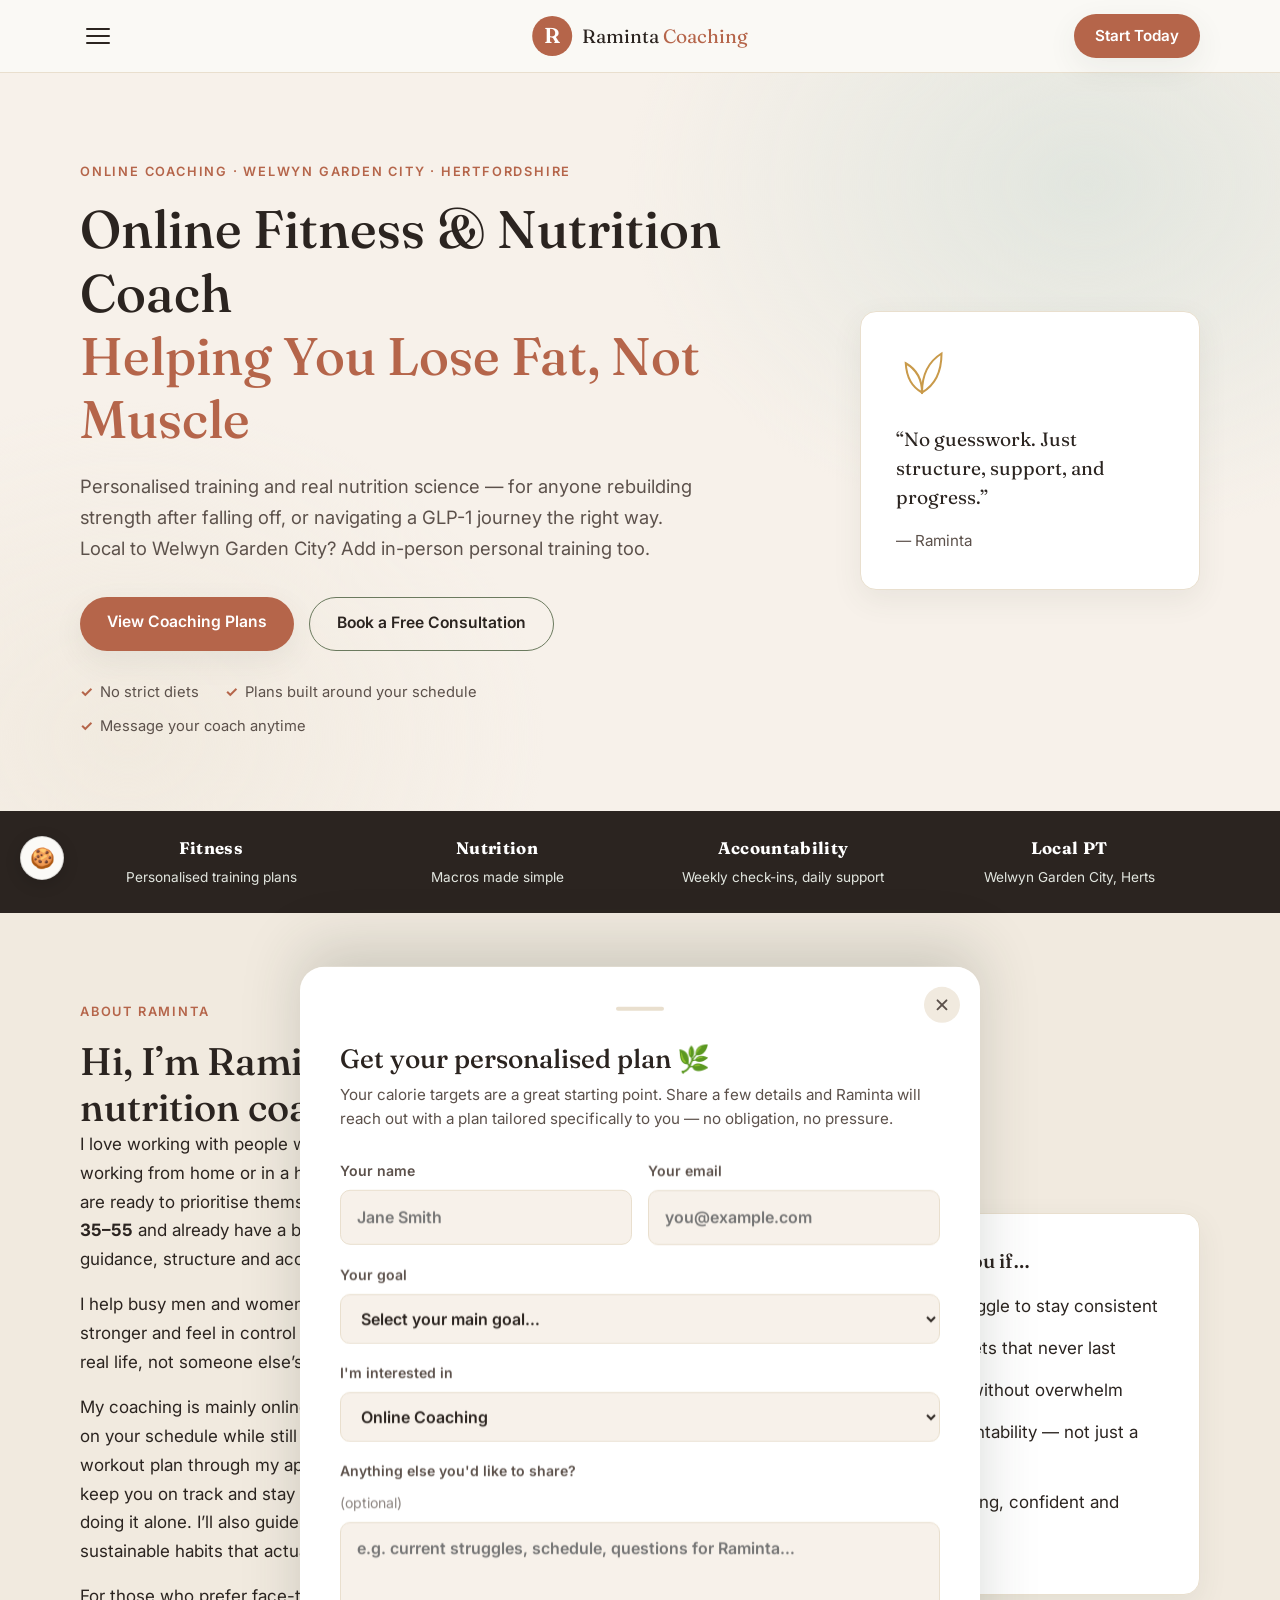
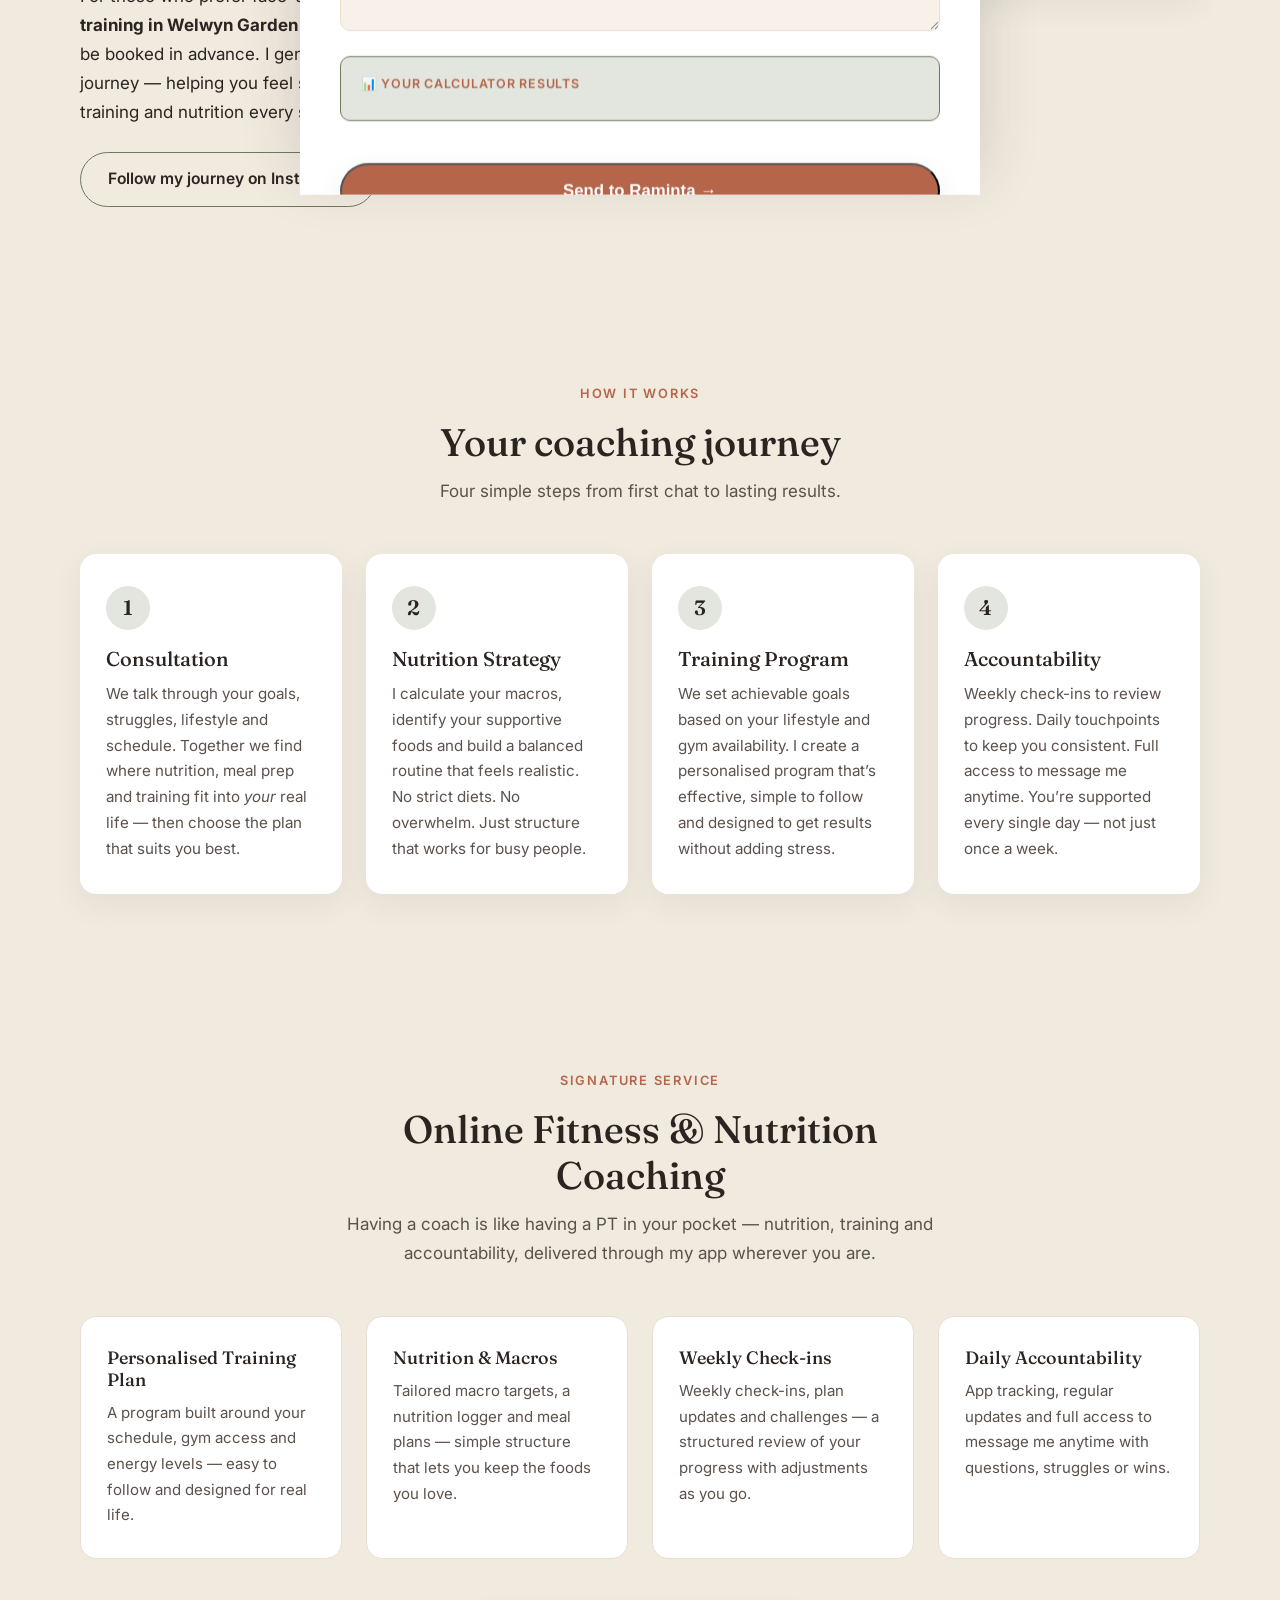
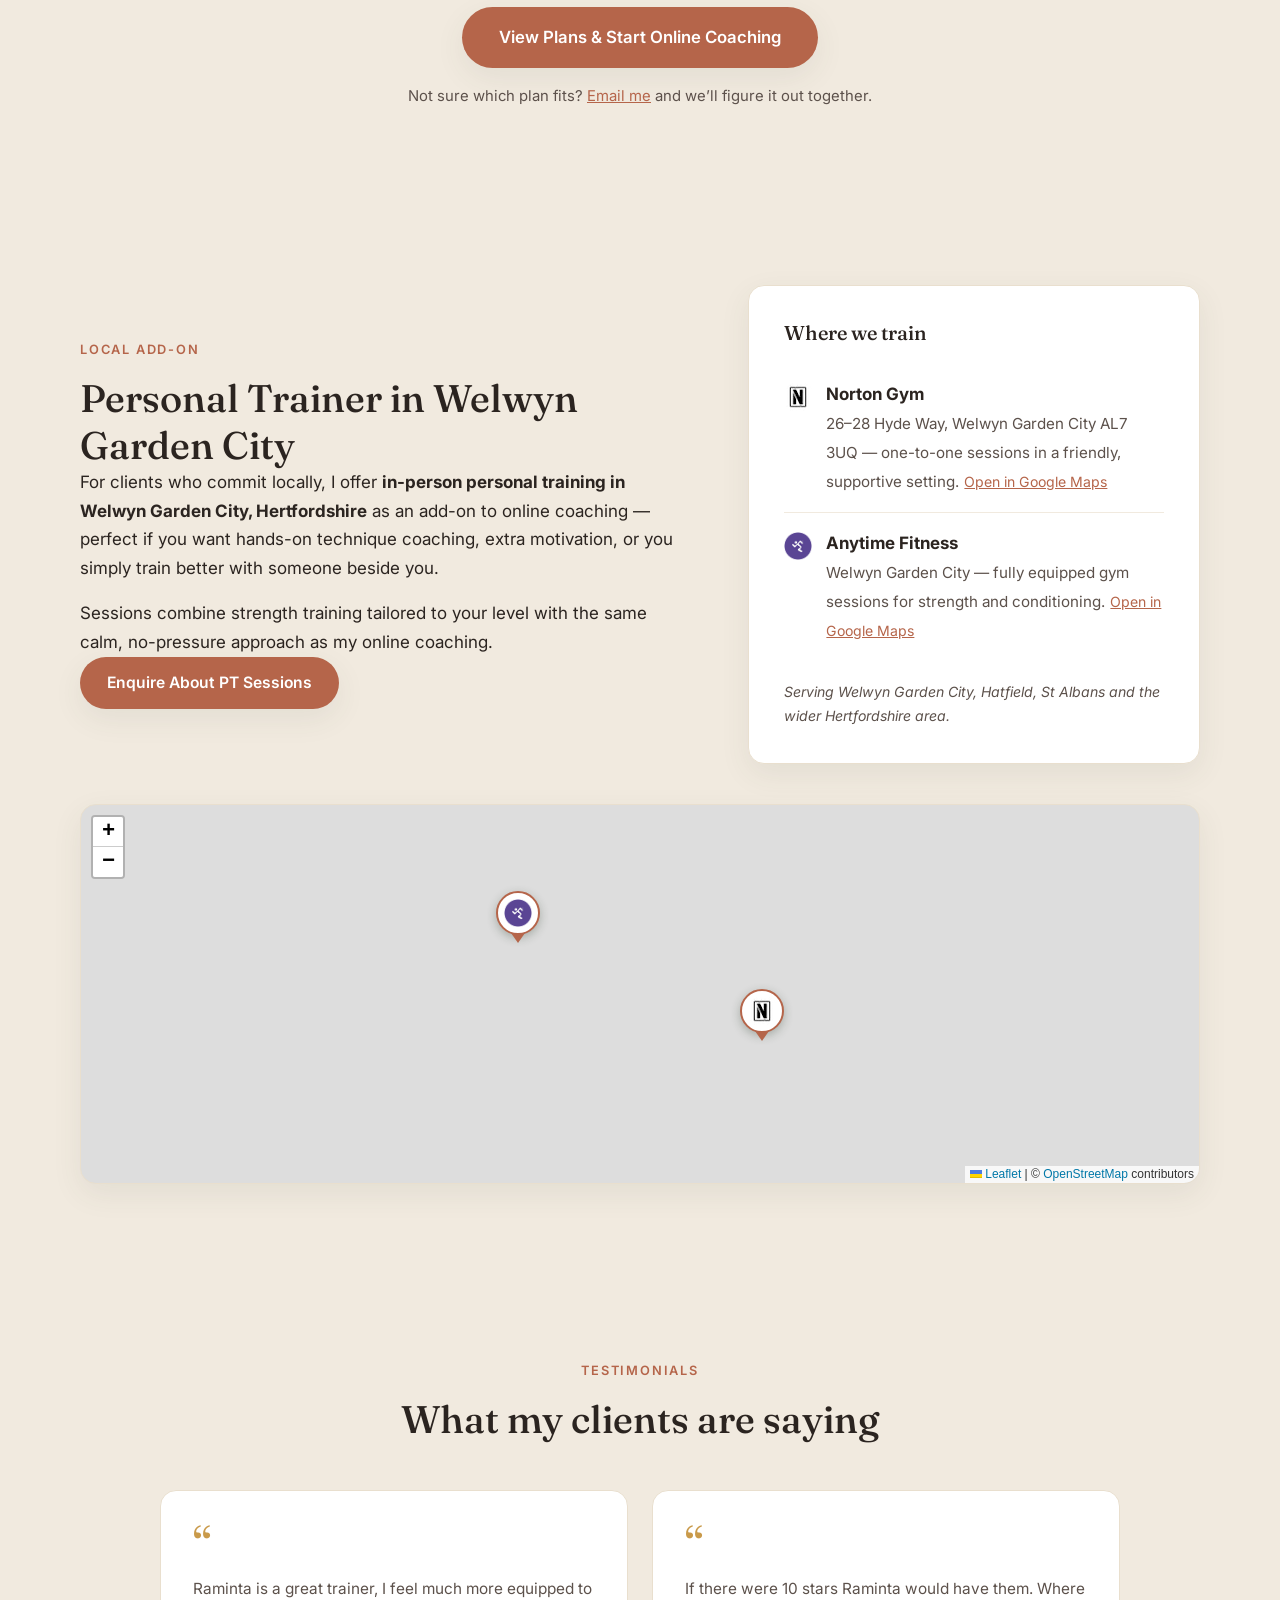
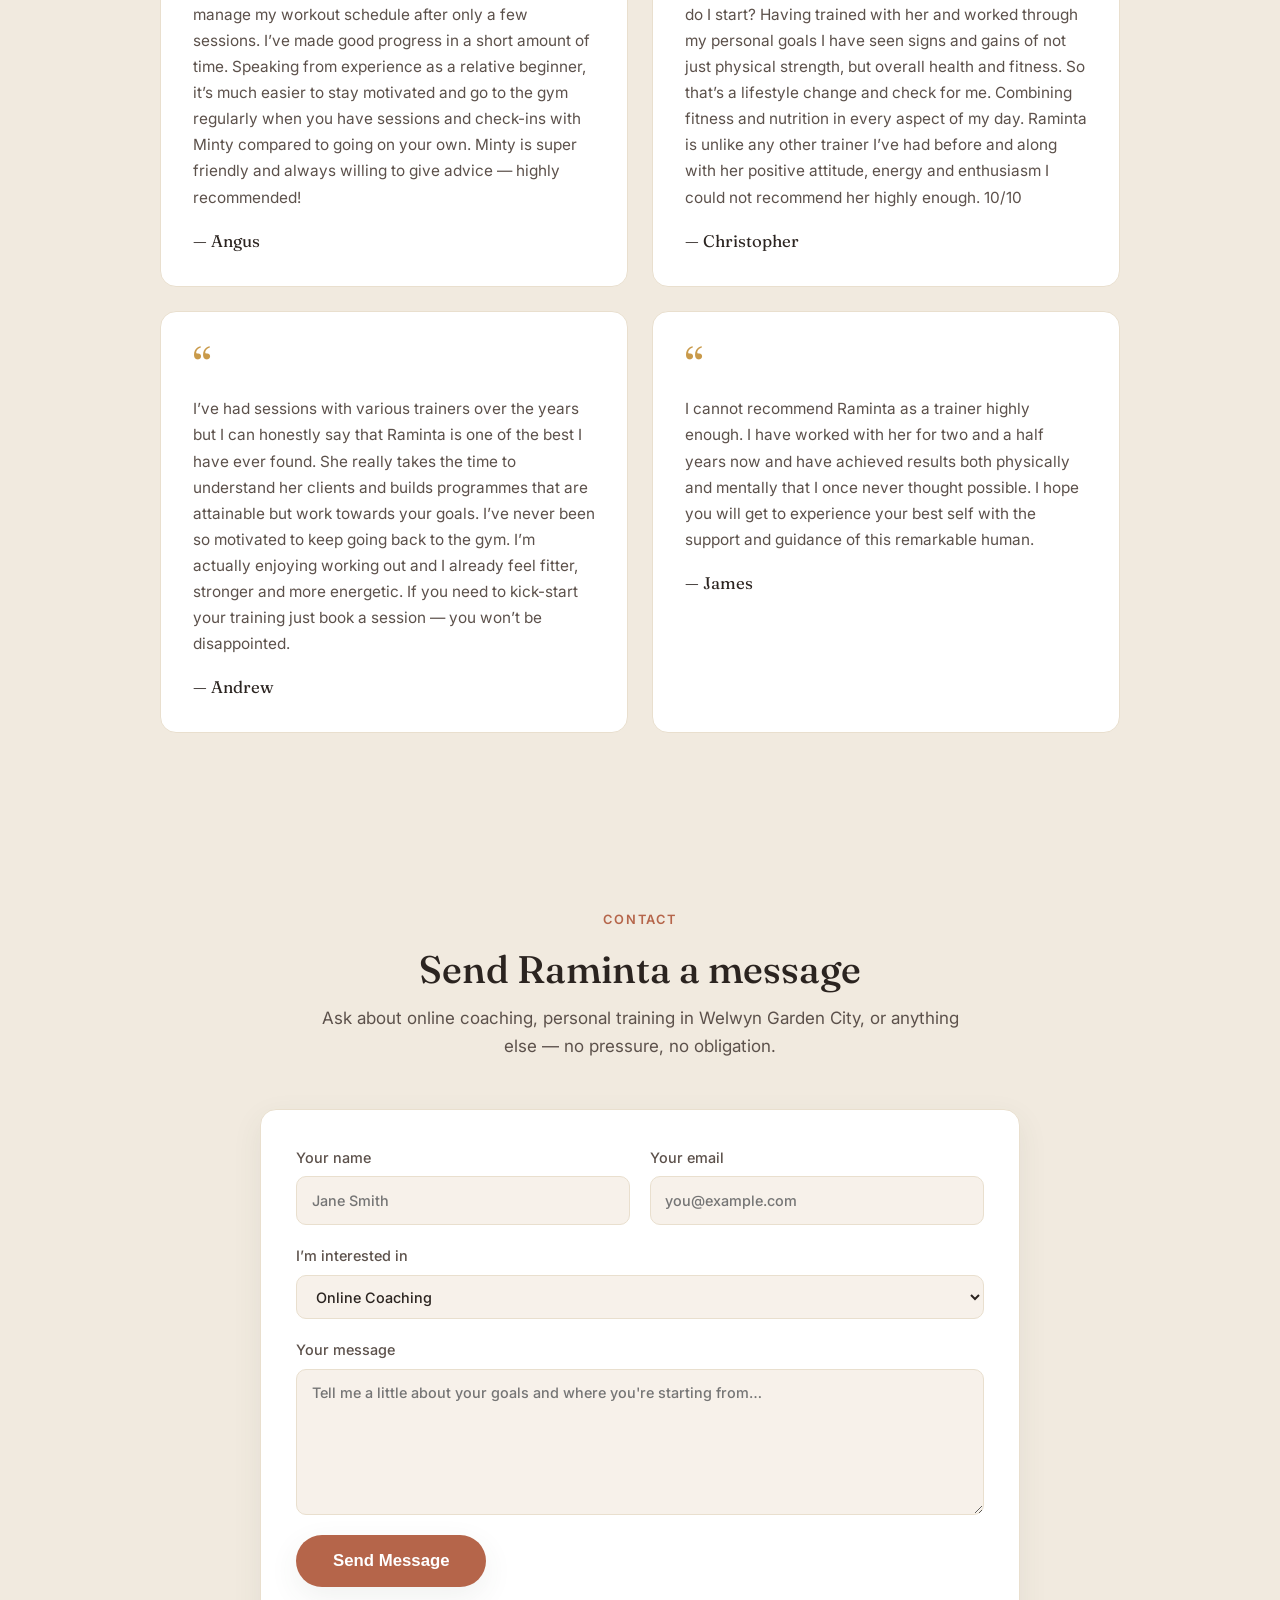
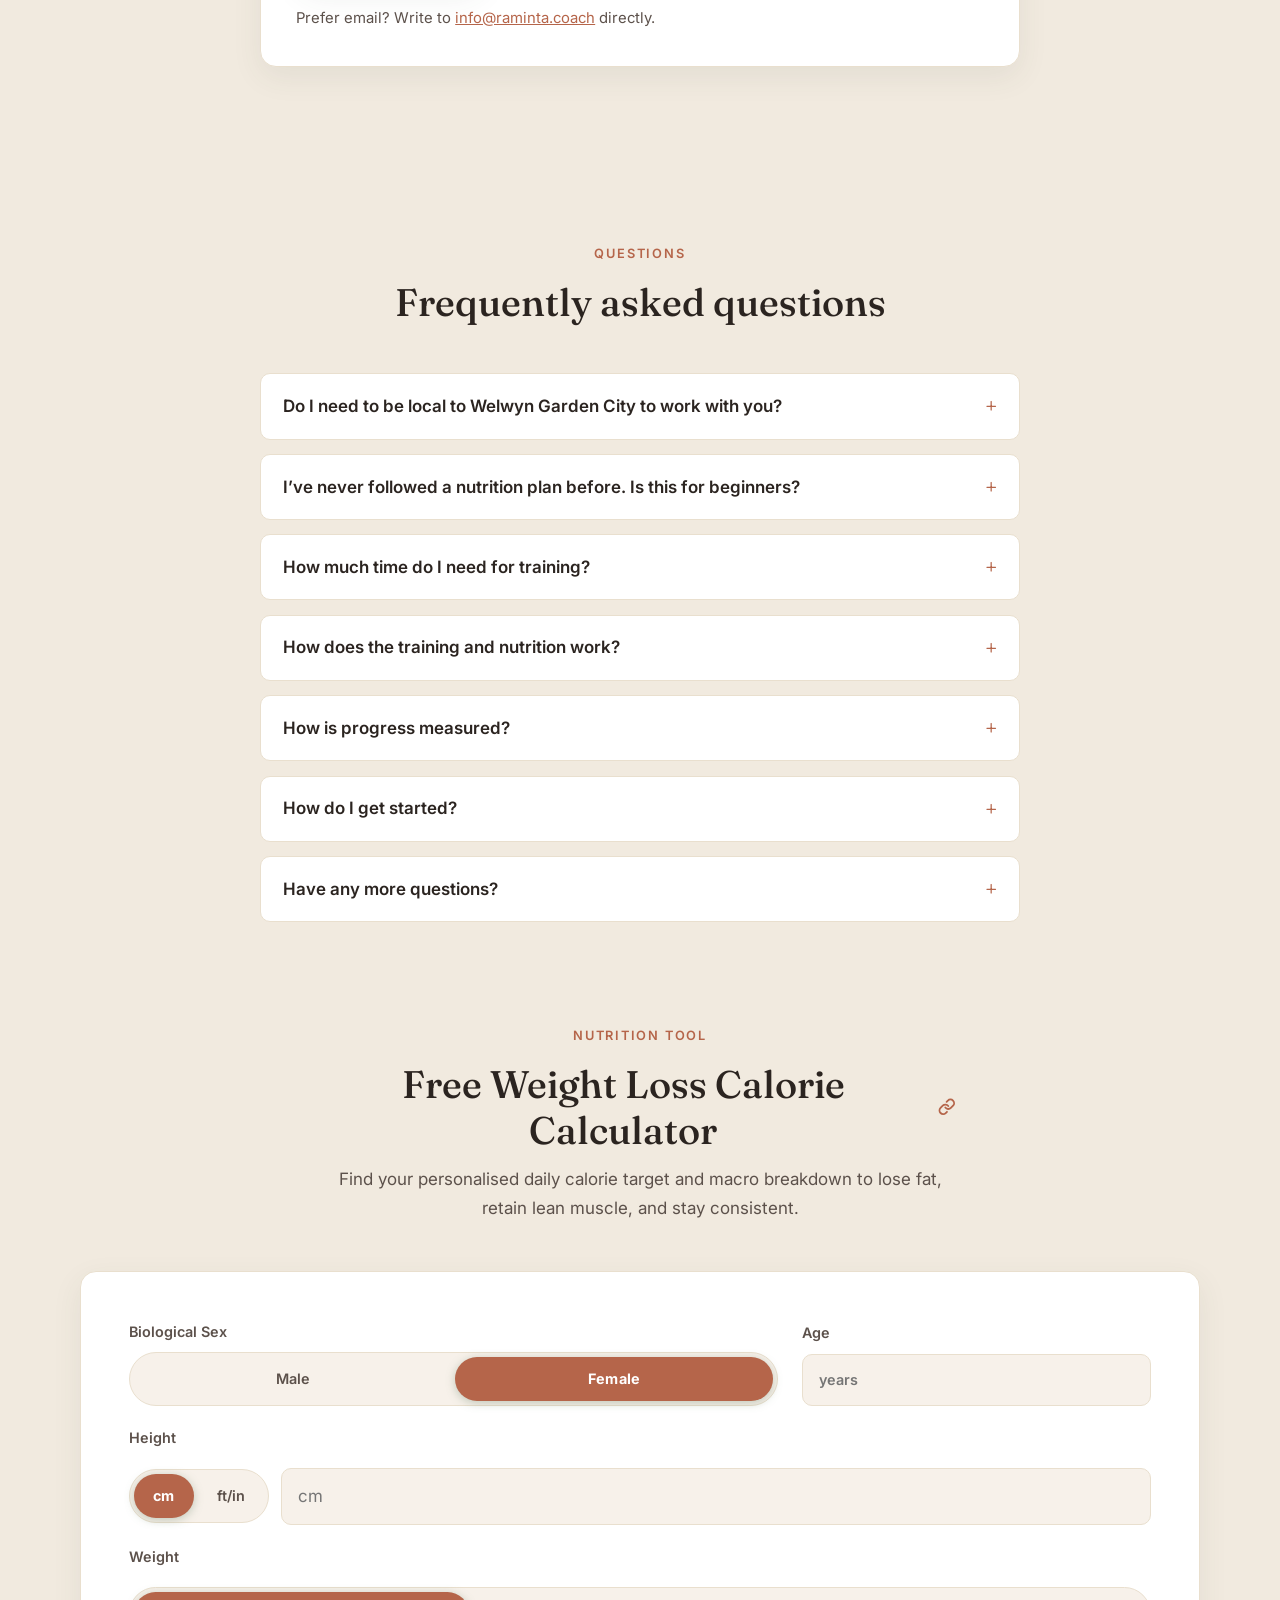
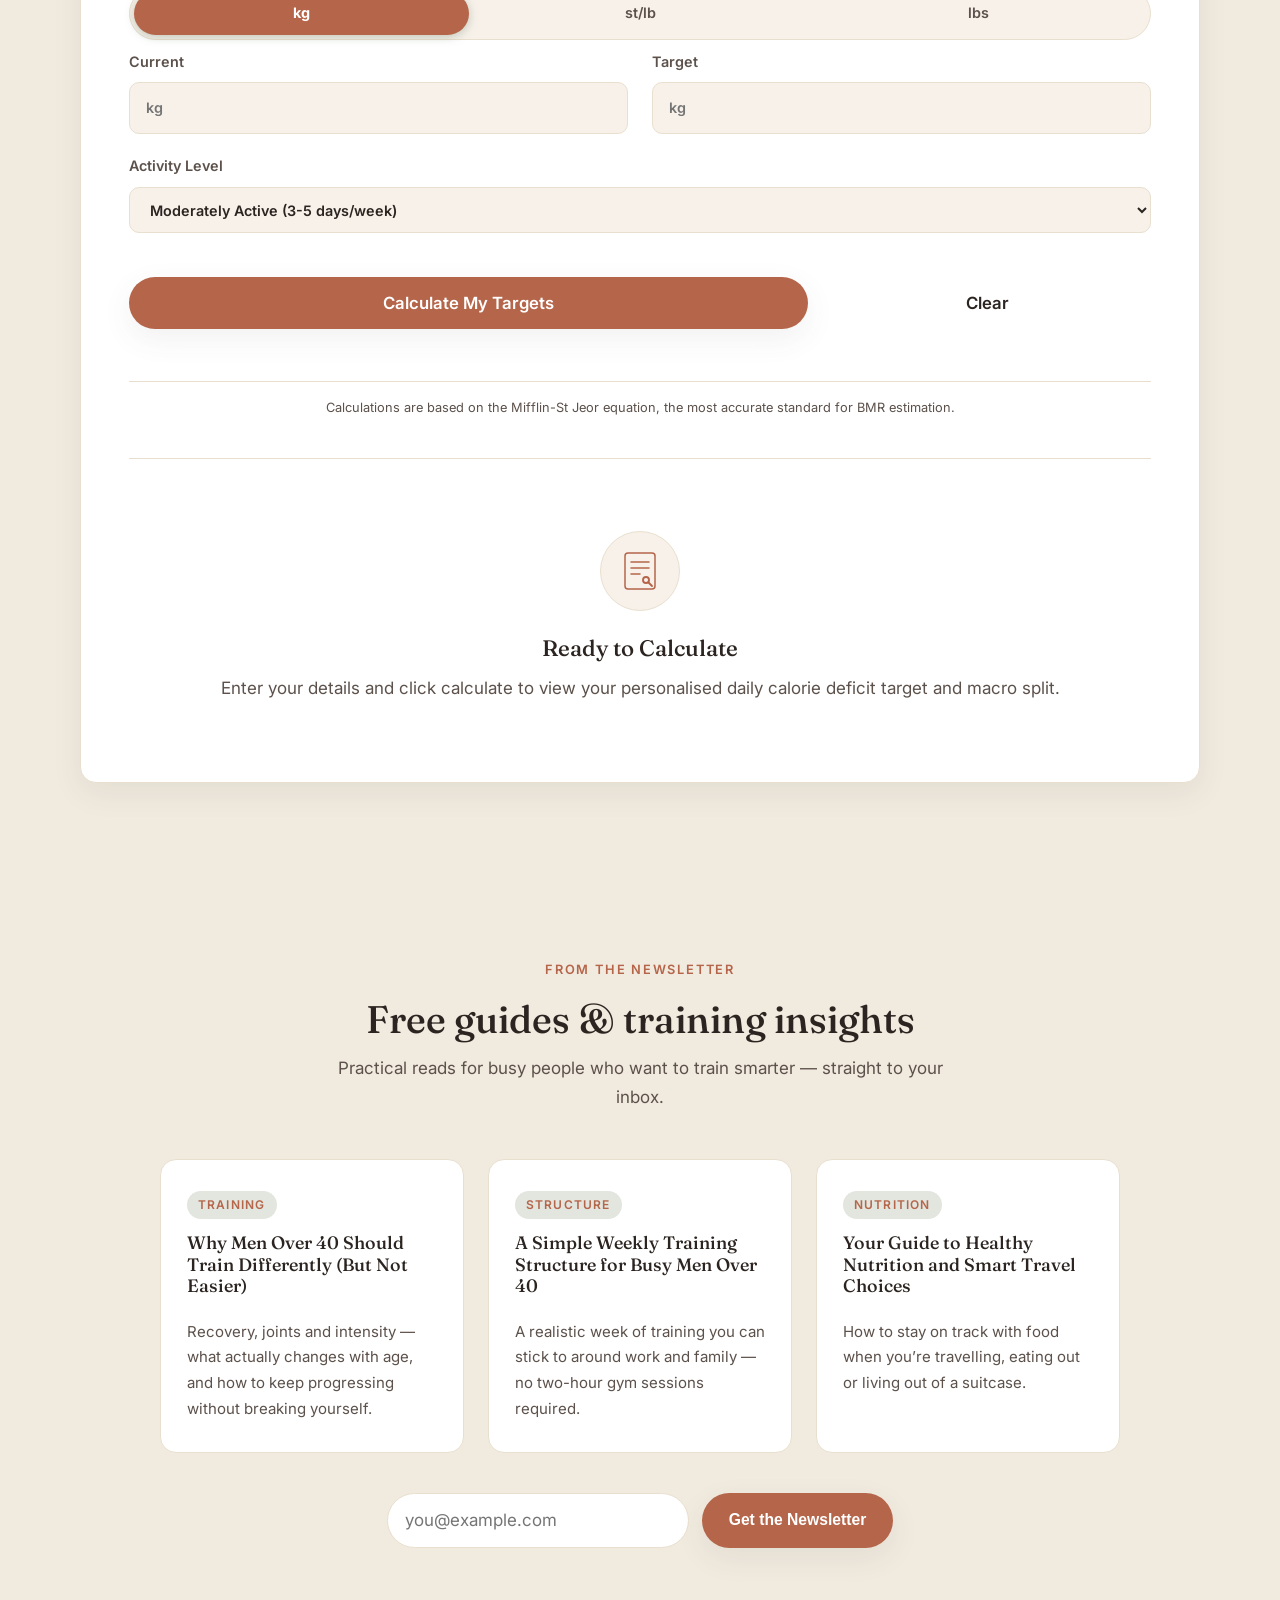
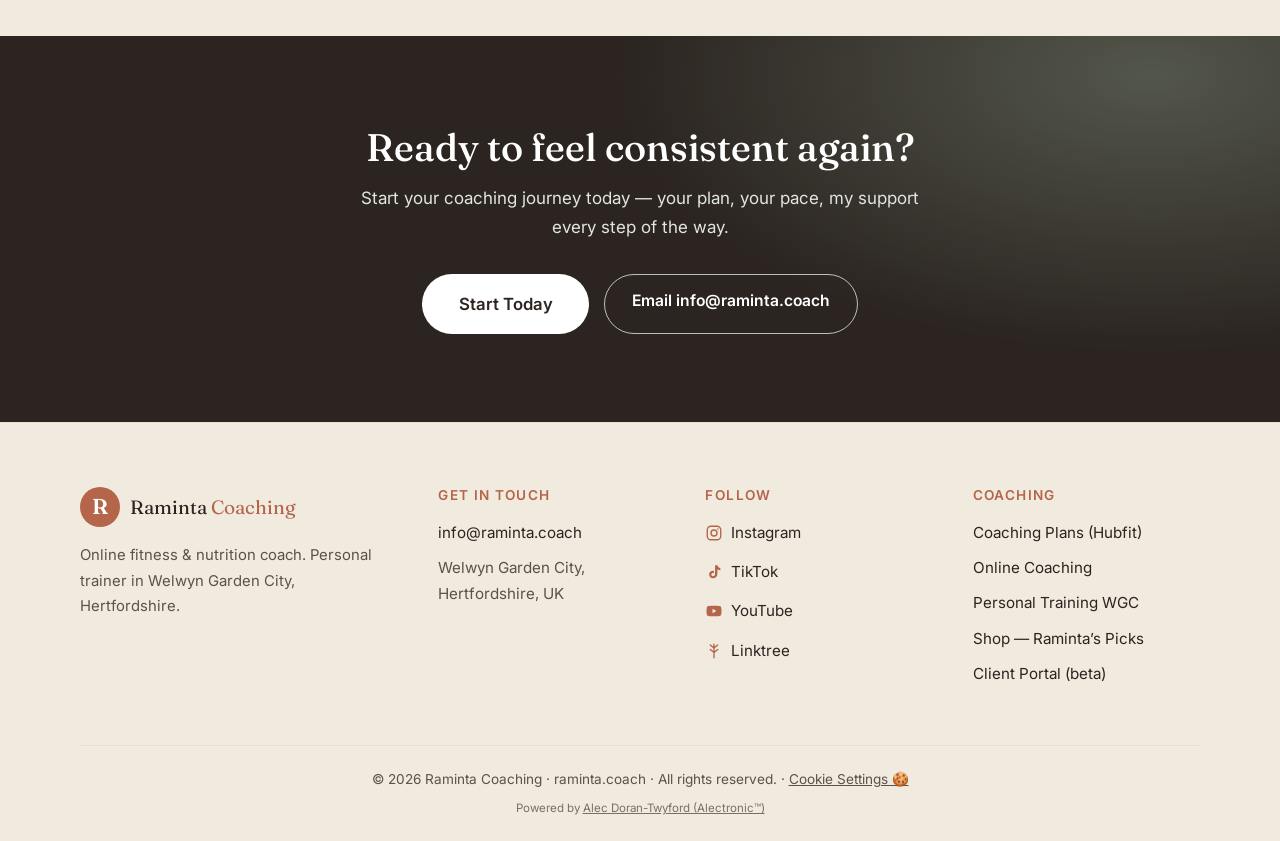
==== commit 37d184c1: "Style: consolidate to style.css" ====
--- a/index.html
+++ b/index.html
@@ -66,7 +66,7 @@
   <link rel="preconnect" href="https://fonts.gstatic.com" crossorigin>
   <link href="https://fonts.googleapis.com/css2?family=Fraunces:opsz,wght@9..144,400;9..144,500;9..144,600&family=Inter:wght@400;500;600&display=swap" rel="stylesheet">
 
-  <link rel="stylesheet" href="css/cookieconsent.css">
+  
   <script src="js/cookieconsent.umd.js" defer></script>
   <script src="js/cookieconsent-config.js" defer></script>
   <link rel="stylesheet" href="css/style.css?v=20260806">
--- a/css/style.css
+++ b/css/style.css
@@ -2147,3 +2147,988 @@
   font-weight: 400;
   opacity: 0.7;
 }
+#cc-main{background:transparent;color:var(--cc-primary-color);font-family:var(--cc-font-family);font-size:16px;font-weight:400;-webkit-font-smoothing:antialiased;-moz-osx-font-smoothing:grayscale;line-height:1.15;position:relative;text-rendering:optimizeLegibility;-webkit-text-size-adjust:100%;position:fixed;z-index:var(--cc-z-index)}#cc-main :after,#cc-main :before,#cc-main a,#cc-main button,#cc-main div,#cc-main h2,#cc-main input,#cc-main p,#cc-main span{all:unset;box-sizing:border-box}#cc-main .pm__badge,#cc-main button{all:initial;box-sizing:border-box;color:unset;visibility:unset}#cc-main .pm__badge,#cc-main a,#cc-main button,#cc-main input{-webkit-appearance:none;appearance:none;cursor:pointer;font-family:inherit;font-size:100%;line-height:normal;margin:0;outline:revert;outline-offset:2px;overflow:hidden}#cc-main table,#cc-main tbody,#cc-main td,#cc-main th,#cc-main thead,#cc-main tr{all:revert;color:inherit;font-family:inherit;font-size:inherit;font-weight:inherit}:root{--cc-font-family:-apple-system,BlinkMacSystemFont,"Segoe UI",Roboto,Helvetica,Arial,sans-serif,"Apple Color Emoji","Segoe UI Emoji","Segoe UI Symbol";--cc-modal-border-radius:.5rem;--cc-btn-border-radius:.4rem;--cc-modal-transition-duration:.25s;--cc-link-color:var(--cc-btn-primary-bg);--cc-modal-margin:1rem;--cc-z-index:2147483647;--cc-bg:#fff;--cc-primary-color:#2c2f31;--cc-secondary-color:#5e6266;--cc-btn-primary-bg:#30363c;--cc-btn-primary-color:#fff;--cc-btn-primary-border-color:var(--cc-btn-primary-bg);--cc-btn-primary-hover-bg:#000;--cc-btn-primary-hover-color:#fff;--cc-btn-primary-hover-border-color:var(--cc-btn-primary-hover-bg);--cc-btn-secondary-bg:#eaeff2;--cc-btn-secondary-color:var(--cc-primary-color);--cc-btn-secondary-border-color:var(--cc-btn-secondary-bg);--cc-btn-secondary-hover-bg:#d4dae0;--cc-btn-secondary-hover-color:#000;--cc-btn-secondary-hover-border-color:#d4dae0;--cc-separator-border-color:#f0f4f7;--cc-toggle-on-bg:var(--cc-btn-primary-bg);--cc-toggle-off-bg:#667481;--cc-toggle-on-knob-bg:#fff;--cc-toggle-off-knob-bg:var(--cc-toggle-on-knob-bg);--cc-toggle-enabled-icon-color:var(--cc-bg);--cc-toggle-disabled-icon-color:var(--cc-bg);--cc-toggle-readonly-bg:#d5dee2;--cc-toggle-readonly-knob-bg:#fff;--cc-toggle-readonly-knob-icon-color:var(--cc-toggle-readonly-bg);--cc-section-category-border:var(--cc-cookie-category-block-bg);--cc-cookie-category-block-bg:#f0f4f7;--cc-cookie-category-block-border:#f0f4f7;--cc-cookie-category-block-hover-bg:#e9eff4;--cc-cookie-category-block-hover-border:#e9eff4;--cc-cookie-category-expanded-block-bg:transparent;--cc-cookie-category-expanded-block-hover-bg:#dee4e9;--cc-overlay-bg:rgba(0,0,0,.65);--cc-webkit-scrollbar-bg:var(--cc-section-category-border);--cc-webkit-scrollbar-hover-bg:var(--cc-btn-primary-hover-bg);--cc-footer-bg:var(--cc-btn-secondary-bg);--cc-footer-color:var(--cc-secondary-color);--cc-footer-border-color:#e4eaed;--cc-pm-toggle-border-radius:4em}#cc-main.cc--rtl{direction:rtl}#cc-main .cm__title,#cc-main a,#cc-main b,#cc-main em,#cc-main strong{font-weight:600}#cc-main button>span{pointer-events:none}#cc-main .cc__link,#cc-main a{background-image:linear-gradient(currentColor,currentColor);background-position:0 100%;background-repeat:no-repeat;background-size:0 1px;font-weight:600;position:relative;transition:background-size .25s,color .25s ease}#cc-main .cc__link:hover,#cc-main a:hover{background-size:100% 1px;color:var(--cc-primary-color)}#cc-main .cc__link{color:var(--cc-link-color)}#cc-main .cm__desc,#cc-main .pm__body{overscroll-behavior:auto contain;scrollbar-width:thin}@media screen and (min-width:640px){#cc-main ::-webkit-scrollbar,#cc-main ::-webkit-scrollbar-thumb,#cc-main ::-webkit-scrollbar-track{all:revert}#cc-main ::-webkit-scrollbar-thumb{-webkit-background-clip:padding-box;background-clip:padding-box;background:var(--cc-toggle-readonly-bg);border:.25rem solid var(--cc-bg);border-radius:1rem}#cc-main ::-webkit-scrollbar-thumb:hover{background:var(--cc-toggle-off-bg)}#cc-main ::-webkit-scrollbar{background:transparent;width:12px}}html.disable--interaction.show--consent,html.disable--interaction.show--consent body{height:auto!important;overflow:hidden!important}@media (prefers-reduced-motion){#cc-main{--cc-modal-transition-duration:0s}}.cc--darkmode{--cc-bg:#161a1c;--cc-primary-color:#ebf3f6;--cc-secondary-color:#aebbc5;--cc-btn-primary-bg:#c2d0e0;--cc-btn-primary-color:var(--cc-bg);--cc-btn-primary-border-color:var(--cc-btn-primary-bg);--cc-btn-primary-hover-bg:#98a7b6;--cc-btn-primary-hover-color:#000;--cc-btn-primary-hover-border-color:var(--cc-btn-primary-hover-bg);--cc-btn-secondary-bg:#242c31;--cc-btn-secondary-color:var(--cc-primary-color);--cc-btn-secondary-border-color:var(--cc-btn-secondary-bg);--cc-btn-secondary-hover-bg:#353d43;--cc-btn-secondary-hover-color:#fff;--cc-btn-secondary-hover-border-color:var(--cc-btn-secondary-hover-bg);--cc-separator-border-color:#222a30;--cc-toggle-on-bg:var(--cc-btn-primary-bg);--cc-toggle-off-bg:#525f6b;--cc-toggle-on-knob-bg:var(--cc-btn-primary-color);--cc-toggle-off-knob-bg:var(--cc-btn-primary-color);--cc-toggle-enabled-icon-color:var(--cc-btn-primary-color);--cc-toggle-disabled-icon-color:var(--cc-btn-primary-color);--cc-toggle-readonly-bg:#343e45;--cc-toggle-readonly-knob-bg:#5f6b72;--cc-toggle-readonly-knob-icon-color:var(--cc-toggle-readonly-bg);--cc-section-category-border:#1e2428;--cc-cookie-category-block-bg:#1e2428;--cc-cookie-category-block-border:var(--cc-section-category-border);--cc-cookie-category-block-hover-bg:#242c31;--cc-cookie-category-block-hover-border:#232a2f;--cc-cookie-category-expanded-block-bg:transparent;--cc-cookie-category-expanded-block-hover-bg:var(--cc-toggle-readonly-bg);--cc-overlay-bg:rgba(0,0,0,.65);--cc-webkit-scrollbar-bg:var(--cc-section-category-border);--cc-webkit-scrollbar-hover-bg:var(--cc-btn-primary-hover-bg);--cc-footer-bg:#0c0e0f;--cc-footer-color:var(--cc-secondary-color);--cc-footer-border-color:#060809}.cc--darkmode #cc-main{color-scheme:dark}#cc-main .cm{background:var(--cc-bg);border-radius:var(--cc-modal-border-radius);box-shadow:0 .625em 1.875em rgba(0,0,2,.3);display:flex;flex-direction:column;max-width:24rem;opacity:0;overflow:hidden;position:fixed;transform:translateY(1.6em);visibility:hidden;z-index:1}#cc-main .cm--top{top:var(--cc-modal-margin)}#cc-main .cm--middle{top:50%;transform:translateY(calc(-50% + 1.6em))}#cc-main .cm--bottom{bottom:var(--cc-modal-margin)}#cc-main .cm--center{left:var(--cc-modal-margin);margin:0 auto;right:var(--cc-modal-margin);width:unset}#cc-main .cm--left{left:var(--cc-modal-margin);margin-right:var(--cc-modal-margin)}#cc-main .cm--right{margin-left:var(--cc-modal-margin);right:var(--cc-modal-margin)}#cc-main .cm__body{display:flex;flex-direction:column;justify-content:space-between;position:relative}#cc-main .cm__btns,#cc-main .cm__links{padding:1rem 1.3rem;width:unset}#cc-main .cm__texts{display:flex;flex:1;flex-direction:column;justify-content:center;padding:1rem 0 0}#cc-main .cm__desc,#cc-main .cm__title{padding:0 1.3rem}#cc-main .cm__title{font-size:1.05em}#cc-main .cm__title+.cm__desc{margin-top:1.1em}#cc-main .cm__desc{color:var(--cc-secondary-color);font-size:.9em;line-height:1.5;max-height:40vh;overflow-x:visible;overflow-y:auto;padding-bottom:1em}#cc-main .cm__btns{border-top:1px solid var(--cc-separator-border-color);display:flex;flex-direction:column;justify-content:center}#cc-main .cm__btn-group{display:grid;grid-auto-columns:minmax(0,1fr)}#cc-main .cm__btn+.cm__btn,#cc-main .cm__btn-group+.cm__btn-group{margin-top:.375rem}#cc-main .cm--flip .cm__btn+.cm__btn,#cc-main .cm--flip .cm__btn-group+.cm__btn-group{margin-bottom:.375rem;margin-top:0}#cc-main .cm--inline .cm__btn+.cm__btn{margin-left:.375rem;margin-top:0}#cc-main .cm--inline.cm--flip .cm__btn+.cm__btn{margin-bottom:0;margin-left:0;margin-right:.375rem}#cc-main .cm--inline.cm--flip .cm__btn-group+.cm__btn-group{margin-bottom:.375rem;margin-right:0}#cc-main .cm--wide .cm__btn+.cm__btn,#cc-main .cm--wide .cm__btn-group+.cm__btn-group{margin-left:.375rem;margin-top:0}#cc-main .cm--wide.cm--flip .cm__btn+.cm__btn,#cc-main .cm--wide.cm--flip .cm__btn-group+.cm__btn-group{margin-bottom:0;margin-right:.375rem}#cc-main .cm--bar:not(.cm--inline) .cm__btn-group--uneven,#cc-main .cm--wide .cm__btn-group--uneven{display:flex;flex:1;justify-content:space-between}#cc-main .cm--bar:not(.cm--inline).cm--flip .cm__btn-group--uneven,#cc-main .cm--wide.cm--flip .cm__btn-group--uneven{flex-direction:row-reverse}#cc-main .cm__btn{background:var(--cc-btn-primary-bg);border:1px solid var(--cc-btn-primary-border-color);border-radius:var(--cc-btn-border-radius);color:var(--cc-btn-primary-color);font-size:.82em;font-weight:600;min-height:42px;padding:.5em 1em;text-align:center}#cc-main .cm__btn:hover{background:var(--cc-btn-primary-hover-bg);border-color:var(--cc-btn-primary-hover-border-color);color:var(--cc-btn-primary-hover-color)}#cc-main .cm__btn--secondary{background:var(--cc-btn-secondary-bg);border-color:var(--cc-btn-secondary-border-color);color:var(--cc-btn-secondary-color)}#cc-main .cm__btn--secondary:hover{background:var(--cc-btn-secondary-hover-bg);border-color:var(--cc-btn-secondary-hover-border-color);color:var(--cc-btn-secondary-hover-color)}#cc-main .cm__btn--close{border-radius:0;border-bottom-left-radius:var(--cc-btn-border-radius);border-right:none;border-top:none;display:none;font-size:1em;height:42px;min-width:auto!important;overflow:hidden;padding:0!important;position:absolute;right:0;top:0;width:42px}#cc-main .cm__btn--close svg{stroke:var(--cc-btn-primary-color);transform:scale(.5);transition:stroke .15s ease}#cc-main .cm__btn--close:hover svg{stroke:var(--cc-btn-primary-hover-color)}#cc-main .cm__btn--close.cm__btn--secondary svg{stroke:var(--cc-btn-secondary-color)}#cc-main .cm__btn--close.cm__btn--secondary:hover svg{stroke:var(--cc-btn-secondary-hover-color)}#cc-main .cm__btn--close+.cm__texts .cm__title{padding-right:3rem}#cc-main .cm--inline .cm__btn-group{grid-auto-flow:column}#cc-main .cm__footer{background:var(--cc-footer-bg);border-top:1px solid var(--cc-footer-border-color);color:var(--cc-footer-color);padding:.4em 0 .5em}#cc-main .cm__links{display:flex;flex-direction:row;padding-bottom:0;padding-top:0}#cc-main .cm__link-group{display:flex;flex-direction:row;font-size:.8em;width:100%}#cc-main .cm__link-group>*+*{margin-left:1.3rem}#cc-main .cm--flip .cm__btn:last-child{grid-row:1}#cc-main .cm--inline.cm--flip .cm__btn:last-child{grid-column:1}#cc-main .cm--box .cm__btn--close{display:block}#cc-main .cm--box.cm--flip .cm__btns{flex-direction:column-reverse}#cc-main .cm--box.cm--wide{max-width:36em}#cc-main .cm--box.cm--wide .cm__btns{flex-direction:row;justify-content:space-between}#cc-main .cm--box.cm--wide .cm__btn-group{grid-auto-flow:column}#cc-main .cm--box.cm--wide .cm__btn{min-width:120px;padding-left:1.8em;padding-right:1.8em}#cc-main .cm--box.cm--wide.cm--flip .cm__btns{flex-direction:row-reverse}#cc-main .cm--box.cm--wide.cm--flip .cm__btn:last-child{grid-column:1}#cc-main .cm--cloud{max-width:54em;width:unset}#cc-main .cm--cloud .cm__body{flex-direction:row}#cc-main .cm--cloud .cm__texts{flex:1}#cc-main .cm--cloud .cm__desc{max-height:9.4em}#cc-main .cm--cloud .cm__btns{border-left:1px solid var(--cc-separator-border-color);border-top:none;max-width:23em}#cc-main .cm--cloud .cm__btn-group{flex-direction:column}#cc-main .cm--cloud .cm__btn{min-width:19em}#cc-main .cm--cloud.cm--flip .cm__btn-group,#cc-main .cm--cloud.cm--flip .cm__btns{flex-direction:column-reverse}#cc-main .cm--cloud.cm--inline .cm__btn-group{flex-direction:row}#cc-main .cm--cloud.cm--inline .cm__btn{min-width:10em}#cc-main .cm--cloud.cm--inline.cm--flip .cm__btn-group{flex-direction:row-reverse}#cc-main .cm--bar{border-radius:0;left:0;margin:0;max-width:unset;opacity:1;right:0;transform:translateY(0);width:100vw;--cc-modal-transition-duration:.35s}#cc-main .cm--bar.cm--top{top:0;transform:translateY(-100%)}#cc-main .cm--bar.cm--bottom{bottom:0;transform:translateY(100%)}#cc-main .cm--bar .cm__body,#cc-main .cm--bar .cm__links{margin:0 auto;max-width:55em;width:100%}#cc-main .cm--bar .cm__body{padding:.5em 0 .9em}#cc-main .cm--bar .cm__btns{border-top:none;flex-direction:row;justify-content:space-between}#cc-main .cm--bar .cm__btn-group{grid-auto-flow:column}#cc-main .cm--bar:not(.cm--inline) .cm__btn+.cm__btn,#cc-main .cm--bar:not(.cm--inline) .cm__btn-group+.cm__btn-group{margin-left:.375rem;margin-top:0}#cc-main .cm--bar .cm__btn{min-width:120px;padding-left:2em;padding-right:2em}#cc-main .cm--bar.cm--flip:not(.cm--inline) .cm__btn+.cm__btn,#cc-main .cm--bar.cm--flip:not(.cm--inline) .cm__btn-group+.cm__btn-group{margin-bottom:0;margin-left:0;margin-right:.375rem}#cc-main .cm--bar.cm--flip .cm__btns{flex-direction:row-reverse}#cc-main .cm--bar.cm--flip .cm__btn:last-child{grid-column:1}#cc-main .cm--bar.cm--inline .cm__body,#cc-main .cm--bar.cm--inline .cm__links{max-width:74em}#cc-main .cm--bar.cm--inline .cm__body{flex-direction:row;padding:0}#cc-main .cm--bar.cm--inline .cm__btns{flex-direction:column;justify-content:center;max-width:23em}#cc-main .cm--bar.cm--inline.cm--flip .cm__btns{flex-direction:column-reverse}#cc-main .cc--anim .cm,#cc-main .cc--anim.cm-wrapper:before{transition:opacity var(--cc-modal-transition-duration) ease,visibility var(--cc-modal-transition-duration) ease,transform var(--cc-modal-transition-duration) ease}#cc-main .cc--anim .cm__btn,#cc-main .cc--anim .cm__close{transition:background-color .15s ease,border-color .15s ease,color .15s ease}.disable--interaction #cc-main .cm-wrapper:before{background:var(--cc-overlay-bg);bottom:0;content:"";left:0;opacity:0;position:fixed;right:0;top:0;visibility:hidden;z-index:0}.show--consent #cc-main .cc--anim .cm{opacity:1;transform:translateY(0);visibility:visible!important}.show--consent #cc-main .cc--anim .cm--middle{transform:translateY(-50%)}.show--consent #cc-main .cc--anim .cm--bar{transform:translateY(0)}.show--consent #cc-main .cc--anim.cm-wrapper:before{opacity:1;visibility:visible}#cc-main.cc--rtl .cm__btn--close{border-bottom-left-radius:unset;border-bottom-right-radius:var(--cc-btn-border-radius);left:0;right:unset}#cc-main.cc--rtl .cm__btn--close+.cm__texts .cm__title{padding-left:3rem!important;padding-right:1.3rem}#cc-main.cc--rtl .cm--inline .cm__btn+.cm__btn{margin-left:0;margin-right:.375rem}#cc-main.cc--rtl .cm--inline.cm--flip .cm__btn+.cm__btn{margin-left:.375rem;margin-right:0}#cc-main.cc--rtl .cm:not(.cm--inline).cm--bar .cm__btn+.cm__btn,#cc-main.cc--rtl .cm:not(.cm--inline).cm--bar .cm__btn-group+.cm__btn-group,#cc-main.cc--rtl .cm:not(.cm--inline).cm--wide .cm__btn+.cm__btn,#cc-main.cc--rtl .cm:not(.cm--inline).cm--wide .cm__btn-group+.cm__btn-group{margin-left:0;margin-right:.375rem}#cc-main.cc--rtl .cm:not(.cm--inline).cm--bar.cm--flip .cm__btn+.cm__btn,#cc-main.cc--rtl .cm:not(.cm--inline).cm--wide.cm--flip .cm__btn+.cm__btn{margin-left:.375rem;margin-right:0}#cc-main.cc--rtl .cm__link-group>*+*{margin-left:0;margin-right:1.3rem}@media screen and (max-width:640px){#cc-main{--cc-modal-margin:.5em}#cc-main .cm{max-width:none!important;width:auto!important}#cc-main .cm__body{flex-direction:column!important;padding:0!important}#cc-main .cm__btns,#cc-main .cm__desc,#cc-main .cm__links,#cc-main .cm__title{padding-left:1.1rem!important;padding-right:1.1rem!important}#cc-main .cm__btns{border-left:none!important;border-top:1px solid var(--cc-separator-border-color)!important;flex-direction:column!important;max-width:none!important;min-width:auto!important}#cc-main .cm__btn+.cm__btn,#cc-main .cm__btn-group+.cm__btn-group{margin:.375rem 0 0!important}#cc-main .cm--flip .cm__btn+.cm__btn,#cc-main .cm--flip .cm__btn-group+.cm__btn-group{margin-bottom:.375rem!important;margin-top:0!important}#cc-main .cm__btn-group{display:flex!important;flex-direction:column!important;min-width:auto!important}#cc-main .cm__btn{flex:auto!important}#cc-main .cm__link-group{justify-content:center!important}#cc-main .cm--flip .cm__btn-group,#cc-main .cm--flip .cm__btns{flex-direction:column-reverse!important}}#cc-main .pm-wrapper{position:relative;z-index:2}#cc-main .pm{background:var(--cc-bg);border-radius:var(--cc-modal-border-radius);box-shadow:0 .625em 1.875em rgba(0,0,2,.3);display:flex;flex-direction:column;opacity:0;overflow:hidden;position:fixed;visibility:hidden;width:100%;width:unset;z-index:1}#cc-main svg{fill:none;width:100%}#cc-main .pm__body,#cc-main .pm__footer,#cc-main .pm__header{padding:1em 1.4em}#cc-main .pm__header{align-items:center;border-bottom:1px solid var(--cc-separator-border-color);display:flex;justify-content:space-between}#cc-main .pm__title{align-items:center;display:flex;flex:1;font-weight:600;margin-right:2em}#cc-main .pm__close-btn{background:var(--cc-btn-secondary-bg);border:1px solid var(--cc-btn-secondary-border-color);border-radius:var(--cc-btn-border-radius);height:40px;position:relative;transition:all .15s ease;width:40px}#cc-main .pm__close-btn span{display:flex;height:100%;width:100%}#cc-main .pm__close-btn svg{stroke:var(--cc-btn-secondary-color);transform:scale(.5);transition:stroke .15s ease}#cc-main .pm__close-btn:hover{background:var(--cc-btn-secondary-hover-bg);border-color:var(--cc-btn-secondary-hover-border-color)}#cc-main .pm__close-btn:hover svg{stroke:var(--cc-btn-secondary-hover-color)}#cc-main .pm__body{flex:1;overflow-y:auto;overflow-y:overlay}#cc-main .pm__section,#cc-main .pm__section--toggle{border-radius:var(--cc-btn-border-radius);display:flex;flex-direction:column;margin-bottom:.5em}#cc-main .pm__section--toggle .pm__section-desc-wrapper{border:1px solid var(--cc-cookie-category-block-border);border-radius:var(--cc-btn-border-radius);border-top:none;border-top-left-radius:0;border-top-right-radius:0;display:none;margin-top:0!important;overflow:hidden}#cc-main .pm__section{border:1px solid var(--cc-separator-border-color);padding:1em;transition:background-color .25s ease,border-color .25s ease}#cc-main .pm__section:first-child{border:none;margin-bottom:2em;margin-top:0;padding:0;transition:none}#cc-main .pm__section:not(:first-child):hover{background:var(--cc-cookie-category-block-bg);border-color:var(--cc-cookie-category-block-border)}#cc-main .pm__section-toggles+.pm__section{margin-top:2em}#cc-main .pm__section--toggle{background:var(--cc-cookie-category-block-bg);border-top:none;margin-bottom:.375rem}#cc-main .pm__section--toggle .pm__section-title{align-items:center;background:var(--cc-cookie-category-block-bg);border:1px solid var(--cc-cookie-category-block-border);display:flex;justify-content:space-between;min-height:58px;padding:1.1em 5.4em 1.1em 1.2em;position:relative;transition:background-color .25s ease,border-color .25s ease;width:100%}#cc-main .pm__section--toggle .pm__section-title:hover{background:var(--cc-cookie-category-block-hover-bg);border-color:var(--cc-cookie-category-block-hover-border)}#cc-main .pm__section--toggle .pm__section-desc{margin-top:0;padding:1em}#cc-main .pm__section--toggle.is-expanded{--cc-cookie-category-block-bg:var(--cc-cookie-category-expanded-block-bg);--cc-cookie-category-block-border:var(--cc-cookie-category-expanded-block-hover-bg)}#cc-main .pm__section--toggle.is-expanded .pm__section-title{border-bottom-left-radius:0;border-bottom-right-radius:0}#cc-main .pm__section--toggle.is-expanded .pm__section-arrow svg{transform:scale(.5) rotate(180deg)}#cc-main .pm__section--toggle.is-expanded .pm__section-desc-wrapper{display:flex}#cc-main .pm__section--expandable .pm__section-title{cursor:pointer;padding-left:3.4em}#cc-main .pm__section--expandable .pm__section-arrow{background:var(--cc-toggle-readonly-bg);border-radius:100%;display:flex;height:20px;justify-content:center;left:18px;pointer-events:none;position:absolute;width:20px}#cc-main .pm__section--expandable .pm__section-arrow svg{stroke:var(--cc-btn-secondary-color);transform:scale(.5)}#cc-main .pm__section-title-wrapper{align-items:center;display:flex;position:relative}#cc-main .pm__section-title-wrapper+.pm__section-desc-wrapper{margin-top:.85em}#cc-main .pm__section-title{border-radius:var(--cc-btn-border-radius);font-size:.95em;font-weight:600}#cc-main .pm__badge{align-items:center;background:var(--cc-btn-secondary-bg);border-radius:5em;color:var(--cc-secondary-color);display:flex;flex:none;font-size:.8em;font-weight:600;height:23px;justify-content:center;margin-left:1em;min-width:23px;overflow:hidden;padding:0 .6em 1px;position:relative;text-align:center;white-space:nowrap;width:auto}#cc-main .pm__service-counter{background:var(--cc-btn-primary-bg);color:var(--cc-btn-primary-color);padding:0;width:23px}#cc-main .pm__service-counter[data-counterlabel]{padding:0 .6em 1px;width:auto}#cc-main .section__toggle,#cc-main .section__toggle-wrapper,#cc-main .toggle__icon,#cc-main .toggle__label{border-radius:var(--cc-pm-toggle-border-radius);height:23px;transform:translateZ(0);width:50px}#cc-main .section__toggle-wrapper{cursor:pointer;position:absolute;right:18px;z-index:1}#cc-main .toggle-service{height:19px;position:relative;right:0;width:42px}#cc-main .toggle-service .section__toggle,#cc-main .toggle-service .toggle__icon,#cc-main .toggle-service .toggle__label{height:19px;width:42px}#cc-main .toggle-service .toggle__icon{position:relative}#cc-main .toggle-service .toggle__icon-circle{height:19px;width:19px}#cc-main .toggle-service .section__toggle:checked~.toggle__icon .toggle__icon-circle{transform:translateX(23px)}#cc-main .pm__section--toggle:nth-child(2) .section__toggle-wrapper:after{display:none!important}#cc-main .section__toggle{border:0;cursor:pointer;display:block;left:0;margin:0;position:absolute;top:0}#cc-main .section__toggle:disabled{cursor:not-allowed}#cc-main .toggle__icon{background:var(--cc-toggle-off-bg);box-shadow:0 0 0 1px var(--cc-toggle-off-bg);display:flex;flex-direction:row;pointer-events:none;position:absolute;transition:all .25s ease}#cc-main .toggle__icon-circle{background:var(--cc-toggle-off-knob-bg);border:none;border-radius:var(--cc-pm-toggle-border-radius);box-shadow:0 1px 2px rgba(24,32,3,.36);display:block;height:23px;left:0;position:absolute;top:0;transition:transform .25s ease,background-color .25s ease;width:23px}#cc-main .toggle__icon-off,#cc-main .toggle__icon-on{height:100%;position:absolute;transition:opacity .15s ease;width:100%}#cc-main .toggle__icon-on{opacity:0;transform:rotate(45deg)}#cc-main .toggle__icon-on svg{stroke:var(--cc-toggle-on-bg);transform:scale(.55) rotate(-45deg)}#cc-main .toggle__icon-off{opacity:1}#cc-main .toggle__icon-off svg{stroke:var(--cc-toggle-off-bg);transform:scale(.55)}#cc-main .section__toggle:checked~.toggle__icon{background:var(--cc-toggle-on-bg);box-shadow:0 0 0 1px var(--cc-toggle-on-bg)}#cc-main .section__toggle:checked~.toggle__icon .toggle__icon-circle{background-color:var(--cc-toggle-on-knob-bg);transform:translateX(27px)}#cc-main .section__toggle:checked~.toggle__icon .toggle__icon-on{opacity:1}#cc-main .section__toggle:checked~.toggle__icon .toggle__icon-off{opacity:0}#cc-main .section__toggle:checked:disabled~.toggle__icon{background:var(--cc-toggle-readonly-bg);box-shadow:0 0 0 1px var(--cc-toggle-readonly-bg)}#cc-main .section__toggle:checked:disabled~.toggle__icon .toggle__icon-circle{background:var(--cc-toggle-readonly-knob-bg);box-shadow:none}#cc-main .section__toggle:checked:disabled~.toggle__icon svg{stroke:var(--cc-toggle-readonly-knob-icon-color)}#cc-main .toggle__label{opacity:0;overflow:hidden;pointer-events:none;position:absolute;top:0;z-index:-1}#cc-main .pm__section-desc-wrapper{color:var(--cc-secondary-color);display:flex;flex-direction:column;font-size:.9em}#cc-main .pm__section-desc-wrapper>:not(:last-child){border-bottom:1px solid var(--cc-cookie-category-block-border)}#cc-main .pm__section-services{display:flex;flex-direction:column}#cc-main .pm__service{align-items:center;display:flex;justify-content:space-between;padding:.4em 1.2em;position:relative;transition:background-color .15s ease}#cc-main .pm__service:hover{background-color:var(--cc-cookie-category-block-hover-bg)}#cc-main .pm__service-header{align-items:center;display:flex;margin-right:1em;width:100%}#cc-main .pm__service-icon{border:2px solid;border-radius:100%;height:8px;margin-left:6px;margin-right:20px;margin-top:1px;min-width:8px}#cc-main .pm__service-title{font-size:.95em;width:100%;word-break:break-word}#cc-main .pm__section-desc{line-height:1.5em}#cc-main .pm__section-table{border-collapse:collapse;font-size:.9em;margin:0;overflow:hidden;padding:0;text-align:left;width:100%}#cc-main .pm__table-caption{text-align:left}#cc-main .pm__table-caption,#cc-main .pm__table-head>tr{border-bottom:1px dashed var(--cc-separator-border-color);color:var(--cc-primary-color);font-weight:600}#cc-main .pm__table-tr{transition:background-color .15s ease}#cc-main .pm__table-tr:hover{background:var(--cc-cookie-category-block-hover-bg)}#cc-main .pm__table-caption,#cc-main .pm__table-td,#cc-main .pm__table-th{padding:.625em .625em .625em 1.2em;vertical-align:top}#cc-main .pm__footer{border-top:1px solid var(--cc-separator-border-color);display:flex;justify-content:space-between}#cc-main .pm__btn-group{display:flex}#cc-main .pm__btn+.pm__btn,#cc-main .pm__btn-group+.pm__btn-group{margin-left:.375rem}#cc-main .pm--flip .pm__btn+.pm__btn,#cc-main .pm--flip .pm__btn-group+.pm__btn-group{margin-left:0;margin-right:.375rem}#cc-main .pm__btn{background:var(--cc-btn-primary-bg);border:1px solid var(--cc-btn-primary-border-color);border-radius:var(--cc-btn-border-radius);color:var(--cc-btn-primary-color);flex:auto;font-size:.82em;font-weight:600;min-height:42px;min-width:110px;padding:.5em 1.5em;text-align:center;transition:background-color .15s ease,border-color .15s ease,color .15s ease}#cc-main .pm__btn:hover{background:var(--cc-btn-primary-hover-bg);border-color:var(--cc-btn-primary-hover-border-color);color:var(--cc-btn-primary-hover-color)}#cc-main .pm__btn--secondary{background:var(--cc-btn-secondary-bg);border-color:var(--cc-btn-secondary-border-color);color:var(--cc-btn-secondary-color)}#cc-main .pm__btn--secondary:hover{background:var(--cc-btn-secondary-hover-bg);border-color:var(--cc-btn-secondary-hover-border-color);color:var(--cc-btn-secondary-hover-color)}#cc-main .pm--box{height:calc(100% - 2em);left:var(--cc-modal-margin);margin:0 auto;max-height:37.5em;max-width:43em;right:var(--cc-modal-margin);top:50%;transform:translateY(calc(-50% + 1.6em))}#cc-main .pm--box.pm--flip .pm__btn-group,#cc-main .pm--box.pm--flip .pm__footer{flex-direction:row-reverse}#cc-main .pm--bar{border-radius:0;bottom:0;height:100%;margin:0;max-height:none;max-width:29em;opacity:1;top:0;width:100%;--cc-modal-transition-duration:.35s}#cc-main .pm--bar .pm__section-table,#cc-main .pm--bar .pm__table-body,#cc-main .pm--bar .pm__table-td,#cc-main .pm--bar .pm__table-th,#cc-main .pm--bar .pm__table-tr{display:block}#cc-main .pm--bar .pm__table-head{display:none}#cc-main .pm--bar .pm__table-caption{display:block}#cc-main .pm--bar .pm__table-tr:not(:last-child){border-bottom:1px solid var(--cc-separator-border-color)}#cc-main .pm--bar .pm__table-td{display:flex;justify-content:space-between}#cc-main .pm--bar .pm__table-td:before{color:var(--cc-primary-color);content:attr(data-column);flex:1;font-weight:600;min-width:100px;overflow:hidden;padding-right:2em;text-overflow:ellipsis}#cc-main .pm--bar .pm__table-td>div{flex:3}#cc-main .pm--bar:not(.pm--wide) .pm__body,#cc-main .pm--bar:not(.pm--wide) .pm__footer,#cc-main .pm--bar:not(.pm--wide) .pm__header{padding:1em 1.3em}#cc-main .pm--bar:not(.pm--wide) .pm__btn-group,#cc-main .pm--bar:not(.pm--wide) .pm__footer{flex-direction:column}#cc-main .pm--bar:not(.pm--wide) .pm__btn+.pm__btn,#cc-main .pm--bar:not(.pm--wide) .pm__btn-group+.pm__btn-group{margin:.375rem 0 0}#cc-main .pm--bar:not(.pm--wide).pm--flip .pm__btn-group,#cc-main .pm--bar:not(.pm--wide).pm--flip .pm__footer{flex-direction:column-reverse}#cc-main .pm--bar:not(.pm--wide).pm--flip .pm__btn+.pm__btn,#cc-main .pm--bar:not(.pm--wide).pm--flip .pm__btn-group+.pm__btn-group{margin-bottom:.375rem;margin-top:0}#cc-main .pm--bar:not(.pm--wide) .pm__badge{display:none}#cc-main .pm--bar.pm--left{left:0;transform:translateX(-100%)}#cc-main .pm--bar.pm--right{right:0;transform:translateX(100%)}#cc-main .pm--bar.pm--wide{max-width:35em}#cc-main .pm--bar.pm--wide .pm__body,#cc-main .pm--bar.pm--wide .pm__footer,#cc-main .pm--bar.pm--wide .pm__header{padding:1em 1.4em}#cc-main .pm--bar.pm--wide.pm--flip .pm__btn-group,#cc-main .pm--bar.pm--wide.pm--flip .pm__footer{flex-direction:row-reverse}#cc-main .pm-overlay{background:var(--cc-overlay-bg);bottom:0;content:"";left:0;opacity:0;position:fixed;right:0;top:0;visibility:hidden;z-index:1}#cc-main .cc--anim .pm,#cc-main .cc--anim .pm-overlay{transition:opacity var(--cc-modal-transition-duration) ease,visibility var(--cc-modal-transition-duration) ease,transform var(--cc-modal-transition-duration) ease}.show--preferences #cc-main .cc--anim .pm{opacity:1;visibility:visible!important}.show--preferences #cc-main .cc--anim .pm--box{transform:translateY(-50%)}.show--preferences #cc-main .cc--anim .pm--bar{transform:translateX(0)}.show--preferences #cc-main .cc--anim .pm-overlay{opacity:1;visibility:visible}#cc-main.cc--rtl .pm__service-header{margin-left:1em;margin-right:0}#cc-main.cc--rtl .pm__section-arrow{left:unset;right:18px}#cc-main.cc--rtl .section__toggle-wrapper{left:18px;right:unset;transform-origin:left}#cc-main.cc--rtl .toggle-service{left:0}#cc-main.cc--rtl .pm__service-icon{margin-left:20px;margin-right:5px}#cc-main.cc--rtl .pm__section--toggle .pm__section-title{padding-left:5.4em;padding-right:1.2em}#cc-main.cc--rtl .pm__section--expandable .pm__section-title{padding-right:3.4em}#cc-main.cc--rtl .pm__badge{margin-left:unset;margin-right:1em}#cc-main.cc--rtl .toggle__icon-circle{transform:translateX(27px)}#cc-main.cc--rtl .toggle-service .toggle__icon-circle{transform:translateX(23px)}#cc-main.cc--rtl .section__toggle:checked~.toggle__icon .toggle__icon-circle{transform:translateX(0)}#cc-main.cc--rtl .pm__table-td,#cc-main.cc--rtl .pm__table-th{padding-left:unset;padding-right:1.2em;text-align:right}#cc-main.cc--rtl .pm__table-td{padding-left:unset;padding-right:1.2em}#cc-main.cc--rtl .pm__table-td:before{padding-left:2em;padding-right:unset}#cc-main.cc--rtl .pm__btn+.pm__btn,#cc-main.cc--rtl .pm__btn-group+.pm__btn-group{margin-left:0;margin-right:.375rem}#cc-main.cc--rtl .pm--flip .pm__btn+.pm__btn,#cc-main.cc--rtl .pm--flip .pm__btn-group+.pm__btn-group{margin-left:.375rem;margin-right:0}#cc-main.cc--rtl .pm--flip.pm--bar:not(.pm--wide) .pm__btn+.pm__btn,#cc-main.cc--rtl .pm--flip.pm--bar:not(.pm--wide) .pm__btn-group+.pm__btn-group{margin-left:0}@media screen and (max-width:640px){#cc-main .pm{border-radius:0;bottom:0;height:auto;left:0;max-height:100%;max-width:none!important;right:0;top:0;transform:translateY(1.6em)}#cc-main .pm__body,#cc-main .pm__footer,#cc-main .pm__header{padding:.9em!important}#cc-main .pm__badge{display:none}#cc-main .pm__section-table,#cc-main .pm__table-body,#cc-main .pm__table-caption,#cc-main .pm__table-td,#cc-main .pm__table-th,#cc-main .pm__table-tr{display:block}#cc-main .pm__table-head{display:none}#cc-main .pm__table-tr:not(:last-child){border-bottom:1px solid var(--cc-separator-border-color)}#cc-main .pm__table-td{display:flex;justify-content:space-between}#cc-main .pm__table-td:before{color:var(--cc-primary-color);content:attr(data-column);flex:1;font-weight:600;min-width:100px;overflow:hidden;padding-right:2em;text-overflow:ellipsis}#cc-main .pm__table-td>div{flex:3}#cc-main .pm__btn-group,#cc-main .pm__footer{flex-direction:column!important}#cc-main .pm__btn-group{display:flex!important}#cc-main .pm__btn+.pm__btn,#cc-main .pm__btn-group+.pm__btn-group{margin:.375rem 0 0!important}#cc-main .pm--flip .pm__btn+.pm__btn,#cc-main .pm--flip .pm__btn-group+.pm__btn-group{margin-bottom:.375rem!important;margin-top:0!important}#cc-main .pm--flip .pm__btn-group,#cc-main .pm--flip .pm__footer{flex-direction:column-reverse!important}.show--preferences #cc-main .cc--anim .pm{transform:translateY(0)!important}}
+/* Custom Accessibility Overrides & Position Sync */
+#cc-main .cm-wrapper,
+#cc-main .pm-wrapper,
+#cc-main .cm,
+#cc-main .pm {
+  background-color: #161a1c !important;
+  color: #ffffff !important;
+  border: 2px solid rgba(255, 255, 255, 0.3) !important;
+  box-shadow: 0 20px 50px rgba(0, 0, 0, 0.9) !important;
+  border-radius: 16px !important;
+}
+
+#cc-main .cm--box.cm--bottom.cm--left,
+#cc-main .cm-wrapper {
+  bottom: 75px !important;
+  left: 16px !important;
+  right: auto !important;
+  max-width: 320px !important;
+  padding: 0.85rem !important;
+}
+
+#cc-main .pm-wrapper {
+  max-width: 560px !important;
+  padding: 1.1rem !important;
+}
+
+#cc-main h1,
+#cc-main h2,
+#cc-main h3,
+#cc-main h4,
+#cc-main .cm__title,
+#cc-main .pm__title,
+#cc-main .pm__section-title,
+#cc-main .section__title {
+  color: #ffffff !important;
+  font-size: 1.25rem !important;
+  font-weight: 800 !important;
+  margin-bottom: 0.5rem !important;
+  opacity: 1 !important;
+}
+
+#cc-main p,
+#cc-main span,
+#cc-main div,
+#cc-main .cm__desc,
+#cc-main .pm__section-desc,
+#cc-main .pm__section-desc-wrapper,
+#cc-main .section__desc {
+  color: #ebf3f6 !important;
+  font-size: 0.95rem !important;
+  line-height: 1.6 !important;
+  opacity: 1 !important;
+}
+
+#cc-main .pm__badge,
+#cc-main .badge {
+  background: rgba(255, 255, 255, 0.15) !important;
+  color: #ffffff !important;
+  border: 1px solid rgba(255, 255, 255, 0.3) !important;
+  font-weight: 700 !important;
+  font-size: 0.85rem !important;
+  padding: 0.25rem 0.65rem !important;
+  border-radius: 9999px !important;
+}
+
+#cc-main .pm__section {
+  background: rgba(36, 44, 49, 0.85) !important;
+  border: 1px solid rgba(255, 255, 255, 0.2) !important;
+  border-radius: 12px !important;
+  padding: 1rem !important;
+  margin-bottom: 1rem !important;
+}
+
+#cc-main .pm__section-header {
+  display: flex !important;
+  align-items: center !important;
+  justify-content: space-between !important;
+  margin-bottom: 0.5rem !important;
+}
+
+#cc-main .cm__btn,
+#cc-main .pm__btn,
+#cc-main button {
+  font-weight: 700 !important;
+  font-size: 0.95rem !important;
+  border-radius: 9999px !important;
+  padding: 0.65rem 1.25rem !important;
+  cursor: pointer !important;
+}
+
+#cc-main .cm__btn--primary,
+#cc-main .pm__btn--primary,
+#cc-main button[data-role="all"] {
+  background-color: #B5654A !important;
+  color: #ffffff !important;
+}
+
+#cc-main .cm__btn--secondary,
+#cc-main .pm__btn--secondary,
+#cc-main button[data-role="necessary"] {
+  background-color: #242c31 !important;
+  color: #ffffff !important;
+  border: 1px solid rgba(255, 255, 255, 0.3) !important;
+}
+
+#cc-main .cm__btn--secondary:hover,
+#cc-main .pm__btn--secondary:hover,
+#cc-main button[data-role="necessary"]:hover {
+  background-color: #353d43 !important;
+  color: #facc15 !important;
+}
+
+/* Hide Save Settings button completely */
+#cc-main .pm__btn--save,
+#cc-main button[data-role="save"],
+#cc-main .pm__btn[data-role="save"] {
+  display: none !important;
+}
+/* Client progress dashboard (beta) */
+
+.dashboard {
+  padding: 3rem 0 4rem;
+}
+
+.beta-badge {
+  font-size: 0.8rem;
+  font-weight: 600;
+  letter-spacing: 0.08em;
+  text-transform: uppercase;
+  color: var(--green);
+  background: var(--sage-soft);
+  padding: 0.35rem 0.9rem;
+  border-radius: 999px;
+}
+
+.dash-head {
+  display: flex;
+  flex-wrap: wrap;
+  gap: 1.2rem;
+  justify-content: space-between;
+  align-items: flex-end;
+  margin-bottom: 2rem;
+}
+
+.dash-sub {
+  color: var(--ink-soft);
+  font-size: 0.95rem;
+}
+
+.dash-error {
+  background: #f7ecdf;
+  border: 1px solid #e3cba9;
+  border-radius: var(--radius-sm);
+  padding: 1rem 1.3rem;
+  margin-bottom: 1.5rem;
+  font-size: 0.95rem;
+}
+
+/* Filter row — one row, above everything it scopes */
+.range-row {
+  display: flex;
+  gap: 0.4rem;
+}
+
+.range-btn {
+  font: inherit;
+  font-size: 0.88rem;
+  font-weight: 500;
+  padding: 0.45rem 1rem;
+  border-radius: 999px;
+  border: 1px solid var(--beige-deep);
+  background: var(--white);
+  color: var(--ink);
+  cursor: pointer;
+}
+
+.range-btn.active {
+  background: var(--green-deep);
+  border-color: var(--green-deep);
+  color: var(--white);
+}
+
+/* Stat tiles */
+.tiles {
+  display: grid;
+  grid-template-columns: repeat(4, 1fr);
+  gap: 1.2rem;
+  margin-bottom: 1.6rem;
+}
+
+.tile {
+  background: var(--white);
+  border: 1px solid var(--beige-deep);
+  border-radius: var(--radius);
+  padding: 1.3rem 1.5rem;
+  display: flex;
+  flex-direction: column;
+  gap: 0.3rem;
+}
+
+.tile-label {
+  font-size: 0.85rem;
+  color: var(--ink-soft);
+}
+
+.tile-value {
+  font-size: 1.9rem;
+  font-weight: 600;
+  line-height: 1.1;
+  color: var(--ink);
+}
+
+.tile-delta {
+  font-size: 0.85rem;
+  color: var(--ink-soft);
+}
+
+/* Chart cards */
+.chart-card {
+  background: var(--white);
+  border: 1px solid var(--beige-deep);
+  border-radius: var(--radius);
+  padding: 1.6rem 1.8rem;
+  margin-bottom: 1.6rem;
+}
+
+.chart-card h2 {
+  font-size: 1.25rem;
+}
+
+.chart-sub {
+  color: var(--ink-soft);
+  font-size: 0.9rem;
+  margin-bottom: 1.2rem;
+}
+
+.chart-holder {
+  position: relative;
+  width: 100%;
+  color: var(--ink-soft);
+}
+
+.chart-holder svg {
+  display: block;
+  max-width: 100%;
+}
+
+.chart-holder svg:focus {
+  outline: 2px solid var(--sage);
+  outline-offset: 2px;
+  border-radius: 6px;
+}
+
+.axis-text {
+  font-family: var(--font-body);
+  font-size: 11px;
+  fill: #5b635b;
+}
+
+.end-label {
+  font-family: var(--font-body);
+  font-size: 12px;
+  font-weight: 600;
+  fill: #2e352e;
+}
+
+.bar-mark {
+  cursor: pointer;
+  transition: filter 0.1s ease;
+}
+
+.bar-mark.lift {
+  filter: brightness(1.15);
+}
+
+.bar-mark:focus {
+  outline: none;
+  filter: brightness(1.15);
+}
+
+/* Tooltip: value leads, label follows */
+.chart-tip {
+  position: absolute;
+  pointer-events: none;
+  background: var(--white);
+  border: 1px solid var(--beige-deep);
+  border-radius: 8px;
+  box-shadow: 0 4px 14px rgba(60, 80, 60, 0.14);
+  padding: 0.45rem 0.7rem;
+  min-width: 90px;
+  display: flex;
+  flex-direction: column;
+  z-index: 5;
+}
+
+.chart-tip[hidden] {
+  display: none;
+}
+
+.chart-tip strong {
+  font-size: 0.95rem;
+  color: var(--ink);
+}
+
+.chart-tip span {
+  font-size: 0.78rem;
+  color: var(--ink-soft);
+}
+
+/* Table views */
+.table-view {
+  margin-top: 1rem;
+  font-size: 0.92rem;
+}
+
+.table-view summary {
+  cursor: pointer;
+  color: var(--green);
+  font-weight: 500;
+}
+
+.table-view table {
+  margin-top: 0.8rem;
+  border-collapse: collapse;
+  width: 100%;
+  max-width: 420px;
+}
+
+.table-view th,
+.table-view td {
+  text-align: left;
+  padding: 0.4rem 0.8rem 0.4rem 0;
+  border-bottom: 1px solid var(--beige);
+  font-variant-numeric: tabular-nums;
+}
+
+.table-view th {
+  color: var(--ink-soft);
+  font-weight: 600;
+  font-size: 0.85rem;
+}
+
+/* Weigh-in form */
+.weighin-form {
+  display: flex;
+  flex-wrap: wrap;
+  gap: 1rem;
+  align-items: flex-end;
+}
+
+.weighin-form label {
+  display: flex;
+  flex-direction: column;
+  gap: 0.3rem;
+  font-size: 0.88rem;
+  color: var(--ink-soft);
+}
+
+.weighin-form input {
+  font: inherit;
+  padding: 0.55rem 0.8rem;
+  border: 1px solid var(--beige-deep);
+  border-radius: var(--radius-sm);
+  background: var(--off-white);
+}
+
+.dash-note {
+  font-size: 0.85rem;
+  color: var(--ink-soft);
+  font-style: italic;
+}
+
+@media (max-width: 900px) {
+  .tiles {
+    grid-template-columns: repeat(2, 1fr);
+  }
+}
+
+@media (max-width: 560px) {
+  .tiles {
+    grid-template-columns: 1fr;
+  }
+}
+#cc-main{background:transparent;color:var(--cc-primary-color);font-family:var(--cc-font-family);font-size:16px;font-weight:400;-webkit-font-smoothing:antialiased;-moz-osx-font-smoothing:grayscale;line-height:1.15;position:relative;text-rendering:optimizeLegibility;-webkit-text-size-adjust:100%;position:fixed;z-index:var(--cc-z-index)}#cc-main :after,#cc-main :before,#cc-main a,#cc-main button,#cc-main div,#cc-main h2,#cc-main input,#cc-main p,#cc-main span{all:unset;box-sizing:border-box}#cc-main .pm__badge,#cc-main button{all:initial;box-sizing:border-box;color:unset;visibility:unset}#cc-main .pm__badge,#cc-main a,#cc-main button,#cc-main input{-webkit-appearance:none;appearance:none;cursor:pointer;font-family:inherit;font-size:100%;line-height:normal;margin:0;outline:revert;outline-offset:2px;overflow:hidden}#cc-main table,#cc-main tbody,#cc-main td,#cc-main th,#cc-main thead,#cc-main tr{all:revert;color:inherit;font-family:inherit;font-size:inherit;font-weight:inherit}:root{--cc-font-family:-apple-system,BlinkMacSystemFont,"Segoe UI",Roboto,Helvetica,Arial,sans-serif,"Apple Color Emoji","Segoe UI Emoji","Segoe UI Symbol";--cc-modal-border-radius:.5rem;--cc-btn-border-radius:.4rem;--cc-modal-transition-duration:.25s;--cc-link-color:var(--cc-btn-primary-bg);--cc-modal-margin:1rem;--cc-z-index:2147483647;--cc-bg:#fff;--cc-primary-color:#2c2f31;--cc-secondary-color:#5e6266;--cc-btn-primary-bg:#30363c;--cc-btn-primary-color:#fff;--cc-btn-primary-border-color:var(--cc-btn-primary-bg);--cc-btn-primary-hover-bg:#000;--cc-btn-primary-hover-color:#fff;--cc-btn-primary-hover-border-color:var(--cc-btn-primary-hover-bg);--cc-btn-secondary-bg:#eaeff2;--cc-btn-secondary-color:var(--cc-primary-color);--cc-btn-secondary-border-color:var(--cc-btn-secondary-bg);--cc-btn-secondary-hover-bg:#d4dae0;--cc-btn-secondary-hover-color:#000;--cc-btn-secondary-hover-border-color:#d4dae0;--cc-separator-border-color:#f0f4f7;--cc-toggle-on-bg:var(--cc-btn-primary-bg);--cc-toggle-off-bg:#667481;--cc-toggle-on-knob-bg:#fff;--cc-toggle-off-knob-bg:var(--cc-toggle-on-knob-bg);--cc-toggle-enabled-icon-color:var(--cc-bg);--cc-toggle-disabled-icon-color:var(--cc-bg);--cc-toggle-readonly-bg:#d5dee2;--cc-toggle-readonly-knob-bg:#fff;--cc-toggle-readonly-knob-icon-color:var(--cc-toggle-readonly-bg);--cc-section-category-border:var(--cc-cookie-category-block-bg);--cc-cookie-category-block-bg:#f0f4f7;--cc-cookie-category-block-border:#f0f4f7;--cc-cookie-category-block-hover-bg:#e9eff4;--cc-cookie-category-block-hover-border:#e9eff4;--cc-cookie-category-expanded-block-bg:transparent;--cc-cookie-category-expanded-block-hover-bg:#dee4e9;--cc-overlay-bg:rgba(0,0,0,.65);--cc-webkit-scrollbar-bg:var(--cc-section-category-border);--cc-webkit-scrollbar-hover-bg:var(--cc-btn-primary-hover-bg);--cc-footer-bg:var(--cc-btn-secondary-bg);--cc-footer-color:var(--cc-secondary-color);--cc-footer-border-color:#e4eaed;--cc-pm-toggle-border-radius:4em}#cc-main.cc--rtl{direction:rtl}#cc-main .cm__title,#cc-main a,#cc-main b,#cc-main em,#cc-main strong{font-weight:600}#cc-main button>span{pointer-events:none}#cc-main .cc__link,#cc-main a{background-image:linear-gradient(currentColor,currentColor);background-position:0 100%;background-repeat:no-repeat;background-size:0 1px;font-weight:600;position:relative;transition:background-size .25s,color .25s ease}#cc-main .cc__link:hover,#cc-main a:hover{background-size:100% 1px;color:var(--cc-primary-color)}#cc-main .cc__link{color:var(--cc-link-color)}#cc-main .cm__desc,#cc-main .pm__body{overscroll-behavior:auto contain;scrollbar-width:thin}@media screen and (min-width:640px){#cc-main ::-webkit-scrollbar,#cc-main ::-webkit-scrollbar-thumb,#cc-main ::-webkit-scrollbar-track{all:revert}#cc-main ::-webkit-scrollbar-thumb{-webkit-background-clip:padding-box;background-clip:padding-box;background:var(--cc-toggle-readonly-bg);border:.25rem solid var(--cc-bg);border-radius:1rem}#cc-main ::-webkit-scrollbar-thumb:hover{background:var(--cc-toggle-off-bg)}#cc-main ::-webkit-scrollbar{background:transparent;width:12px}}html.disable--interaction.show--consent,html.disable--interaction.show--consent body{height:auto!important;overflow:hidden!important}@media (prefers-reduced-motion){#cc-main{--cc-modal-transition-duration:0s}}.cc--darkmode{--cc-bg:#161a1c;--cc-primary-color:#ebf3f6;--cc-secondary-color:#aebbc5;--cc-btn-primary-bg:#c2d0e0;--cc-btn-primary-color:var(--cc-bg);--cc-btn-primary-border-color:var(--cc-btn-primary-bg);--cc-btn-primary-hover-bg:#98a7b6;--cc-btn-primary-hover-color:#000;--cc-btn-primary-hover-border-color:var(--cc-btn-primary-hover-bg);--cc-btn-secondary-bg:#242c31;--cc-btn-secondary-color:var(--cc-primary-color);--cc-btn-secondary-border-color:var(--cc-btn-secondary-bg);--cc-btn-secondary-hover-bg:#353d43;--cc-btn-secondary-hover-color:#fff;--cc-btn-secondary-hover-border-color:var(--cc-btn-secondary-hover-bg);--cc-separator-border-color:#222a30;--cc-toggle-on-bg:var(--cc-btn-primary-bg);--cc-toggle-off-bg:#525f6b;--cc-toggle-on-knob-bg:var(--cc-btn-primary-color);--cc-toggle-off-knob-bg:var(--cc-btn-primary-color);--cc-toggle-enabled-icon-color:var(--cc-btn-primary-color);--cc-toggle-disabled-icon-color:var(--cc-btn-primary-color);--cc-toggle-readonly-bg:#343e45;--cc-toggle-readonly-knob-bg:#5f6b72;--cc-toggle-readonly-knob-icon-color:var(--cc-toggle-readonly-bg);--cc-section-category-border:#1e2428;--cc-cookie-category-block-bg:#1e2428;--cc-cookie-category-block-border:var(--cc-section-category-border);--cc-cookie-category-block-hover-bg:#242c31;--cc-cookie-category-block-hover-border:#232a2f;--cc-cookie-category-expanded-block-bg:transparent;--cc-cookie-category-expanded-block-hover-bg:var(--cc-toggle-readonly-bg);--cc-overlay-bg:rgba(0,0,0,.65);--cc-webkit-scrollbar-bg:var(--cc-section-category-border);--cc-webkit-scrollbar-hover-bg:var(--cc-btn-primary-hover-bg);--cc-footer-bg:#0c0e0f;--cc-footer-color:var(--cc-secondary-color);--cc-footer-border-color:#060809}.cc--darkmode #cc-main{color-scheme:dark}#cc-main .cm{background:var(--cc-bg);border-radius:var(--cc-modal-border-radius);box-shadow:0 .625em 1.875em rgba(0,0,2,.3);display:flex;flex-direction:column;max-width:24rem;opacity:0;overflow:hidden;position:fixed;transform:translateY(1.6em);visibility:hidden;z-index:1}#cc-main .cm--top{top:var(--cc-modal-margin)}#cc-main .cm--middle{top:50%;transform:translateY(calc(-50% + 1.6em))}#cc-main .cm--bottom{bottom:var(--cc-modal-margin)}#cc-main .cm--center{left:var(--cc-modal-margin);margin:0 auto;right:var(--cc-modal-margin);width:unset}#cc-main .cm--left{left:var(--cc-modal-margin);margin-right:var(--cc-modal-margin)}#cc-main .cm--right{margin-left:var(--cc-modal-margin);right:var(--cc-modal-margin)}#cc-main .cm__body{display:flex;flex-direction:column;justify-content:space-between;position:relative}#cc-main .cm__btns,#cc-main .cm__links{padding:1rem 1.3rem;width:unset}#cc-main .cm__texts{display:flex;flex:1;flex-direction:column;justify-content:center;padding:1rem 0 0}#cc-main .cm__desc,#cc-main .cm__title{padding:0 1.3rem}#cc-main .cm__title{font-size:1.05em}#cc-main .cm__title+.cm__desc{margin-top:1.1em}#cc-main .cm__desc{color:var(--cc-secondary-color);font-size:.9em;line-height:1.5;max-height:40vh;overflow-x:visible;overflow-y:auto;padding-bottom:1em}#cc-main .cm__btns{border-top:1px solid var(--cc-separator-border-color);display:flex;flex-direction:column;justify-content:center}#cc-main .cm__btn-group{display:grid;grid-auto-columns:minmax(0,1fr)}#cc-main .cm__btn+.cm__btn,#cc-main .cm__btn-group+.cm__btn-group{margin-top:.375rem}#cc-main .cm--flip .cm__btn+.cm__btn,#cc-main .cm--flip .cm__btn-group+.cm__btn-group{margin-bottom:.375rem;margin-top:0}#cc-main .cm--inline .cm__btn+.cm__btn{margin-left:.375rem;margin-top:0}#cc-main .cm--inline.cm--flip .cm__btn+.cm__btn{margin-bottom:0;margin-left:0;margin-right:.375rem}#cc-main .cm--inline.cm--flip .cm__btn-group+.cm__btn-group{margin-bottom:.375rem;margin-right:0}#cc-main .cm--wide .cm__btn+.cm__btn,#cc-main .cm--wide .cm__btn-group+.cm__btn-group{margin-left:.375rem;margin-top:0}#cc-main .cm--wide.cm--flip .cm__btn+.cm__btn,#cc-main .cm--wide.cm--flip .cm__btn-group+.cm__btn-group{margin-bottom:0;margin-right:.375rem}#cc-main .cm--bar:not(.cm--inline) .cm__btn-group--uneven,#cc-main .cm--wide .cm__btn-group--uneven{display:flex;flex:1;justify-content:space-between}#cc-main .cm--bar:not(.cm--inline).cm--flip .cm__btn-group--uneven,#cc-main .cm--wide.cm--flip .cm__btn-group--uneven{flex-direction:row-reverse}#cc-main .cm__btn{background:var(--cc-btn-primary-bg);border:1px solid var(--cc-btn-primary-border-color);border-radius:var(--cc-btn-border-radius);color:var(--cc-btn-primary-color);font-size:.82em;font-weight:600;min-height:42px;padding:.5em 1em;text-align:center}#cc-main .cm__btn:hover{background:var(--cc-btn-primary-hover-bg);border-color:var(--cc-btn-primary-hover-border-color);color:var(--cc-btn-primary-hover-color)}#cc-main .cm__btn--secondary{background:var(--cc-btn-secondary-bg);border-color:var(--cc-btn-secondary-border-color);color:var(--cc-btn-secondary-color)}#cc-main .cm__btn--secondary:hover{background:var(--cc-btn-secondary-hover-bg);border-color:var(--cc-btn-secondary-hover-border-color);color:var(--cc-btn-secondary-hover-color)}#cc-main .cm__btn--close{border-radius:0;border-bottom-left-radius:var(--cc-btn-border-radius);border-right:none;border-top:none;display:none;font-size:1em;height:42px;min-width:auto!important;overflow:hidden;padding:0!important;position:absolute;right:0;top:0;width:42px}#cc-main .cm__btn--close svg{stroke:var(--cc-btn-primary-color);transform:scale(.5);transition:stroke .15s ease}#cc-main .cm__btn--close:hover svg{stroke:var(--cc-btn-primary-hover-color)}#cc-main .cm__btn--close.cm__btn--secondary svg{stroke:var(--cc-btn-secondary-color)}#cc-main .cm__btn--close.cm__btn--secondary:hover svg{stroke:var(--cc-btn-secondary-hover-color)}#cc-main .cm__btn--close+.cm__texts .cm__title{padding-right:3rem}#cc-main .cm--inline .cm__btn-group{grid-auto-flow:column}#cc-main .cm__footer{background:var(--cc-footer-bg);border-top:1px solid var(--cc-footer-border-color);color:var(--cc-footer-color);padding:.4em 0 .5em}#cc-main .cm__links{display:flex;flex-direction:row;padding-bottom:0;padding-top:0}#cc-main .cm__link-group{display:flex;flex-direction:row;font-size:.8em;width:100%}#cc-main .cm__link-group>*+*{margin-left:1.3rem}#cc-main .cm--flip .cm__btn:last-child{grid-row:1}#cc-main .cm--inline.cm--flip .cm__btn:last-child{grid-column:1}#cc-main .cm--box .cm__btn--close{display:block}#cc-main .cm--box.cm--flip .cm__btns{flex-direction:column-reverse}#cc-main .cm--box.cm--wide{max-width:36em}#cc-main .cm--box.cm--wide .cm__btns{flex-direction:row;justify-content:space-between}#cc-main .cm--box.cm--wide .cm__btn-group{grid-auto-flow:column}#cc-main .cm--box.cm--wide .cm__btn{min-width:120px;padding-left:1.8em;padding-right:1.8em}#cc-main .cm--box.cm--wide.cm--flip .cm__btns{flex-direction:row-reverse}#cc-main .cm--box.cm--wide.cm--flip .cm__btn:last-child{grid-column:1}#cc-main .cm--cloud{max-width:54em;width:unset}#cc-main .cm--cloud .cm__body{flex-direction:row}#cc-main .cm--cloud .cm__texts{flex:1}#cc-main .cm--cloud .cm__desc{max-height:9.4em}#cc-main .cm--cloud .cm__btns{border-left:1px solid var(--cc-separator-border-color);border-top:none;max-width:23em}#cc-main .cm--cloud .cm__btn-group{flex-direction:column}#cc-main .cm--cloud .cm__btn{min-width:19em}#cc-main .cm--cloud.cm--flip .cm__btn-group,#cc-main .cm--cloud.cm--flip .cm__btns{flex-direction:column-reverse}#cc-main .cm--cloud.cm--inline .cm__btn-group{flex-direction:row}#cc-main .cm--cloud.cm--inline .cm__btn{min-width:10em}#cc-main .cm--cloud.cm--inline.cm--flip .cm__btn-group{flex-direction:row-reverse}#cc-main .cm--bar{border-radius:0;left:0;margin:0;max-width:unset;opacity:1;right:0;transform:translateY(0);width:100vw;--cc-modal-transition-duration:.35s}#cc-main .cm--bar.cm--top{top:0;transform:translateY(-100%)}#cc-main .cm--bar.cm--bottom{bottom:0;transform:translateY(100%)}#cc-main .cm--bar .cm__body,#cc-main .cm--bar .cm__links{margin:0 auto;max-width:55em;width:100%}#cc-main .cm--bar .cm__body{padding:.5em 0 .9em}#cc-main .cm--bar .cm__btns{border-top:none;flex-direction:row;justify-content:space-between}#cc-main .cm--bar .cm__btn-group{grid-auto-flow:column}#cc-main .cm--bar:not(.cm--inline) .cm__btn+.cm__btn,#cc-main .cm--bar:not(.cm--inline) .cm__btn-group+.cm__btn-group{margin-left:.375rem;margin-top:0}#cc-main .cm--bar .cm__btn{min-width:120px;padding-left:2em;padding-right:2em}#cc-main .cm--bar.cm--flip:not(.cm--inline) .cm__btn+.cm__btn,#cc-main .cm--bar.cm--flip:not(.cm--inline) .cm__btn-group+.cm__btn-group{margin-bottom:0;margin-left:0;margin-right:.375rem}#cc-main .cm--bar.cm--flip .cm__btns{flex-direction:row-reverse}#cc-main .cm--bar.cm--flip .cm__btn:last-child{grid-column:1}#cc-main .cm--bar.cm--inline .cm__body,#cc-main .cm--bar.cm--inline .cm__links{max-width:74em}#cc-main .cm--bar.cm--inline .cm__body{flex-direction:row;padding:0}#cc-main .cm--bar.cm--inline .cm__btns{flex-direction:column;justify-content:center;max-width:23em}#cc-main .cm--bar.cm--inline.cm--flip .cm__btns{flex-direction:column-reverse}#cc-main .cc--anim .cm,#cc-main .cc--anim.cm-wrapper:before{transition:opacity var(--cc-modal-transition-duration) ease,visibility var(--cc-modal-transition-duration) ease,transform var(--cc-modal-transition-duration) ease}#cc-main .cc--anim .cm__btn,#cc-main .cc--anim .cm__close{transition:background-color .15s ease,border-color .15s ease,color .15s ease}.disable--interaction #cc-main .cm-wrapper:before{background:var(--cc-overlay-bg);bottom:0;content:"";left:0;opacity:0;position:fixed;right:0;top:0;visibility:hidden;z-index:0}.show--consent #cc-main .cc--anim .cm{opacity:1;transform:translateY(0);visibility:visible!important}.show--consent #cc-main .cc--anim .cm--middle{transform:translateY(-50%)}.show--consent #cc-main .cc--anim .cm--bar{transform:translateY(0)}.show--consent #cc-main .cc--anim.cm-wrapper:before{opacity:1;visibility:visible}#cc-main.cc--rtl .cm__btn--close{border-bottom-left-radius:unset;border-bottom-right-radius:var(--cc-btn-border-radius);left:0;right:unset}#cc-main.cc--rtl .cm__btn--close+.cm__texts .cm__title{padding-left:3rem!important;padding-right:1.3rem}#cc-main.cc--rtl .cm--inline .cm__btn+.cm__btn{margin-left:0;margin-right:.375rem}#cc-main.cc--rtl .cm--inline.cm--flip .cm__btn+.cm__btn{margin-left:.375rem;margin-right:0}#cc-main.cc--rtl .cm:not(.cm--inline).cm--bar .cm__btn+.cm__btn,#cc-main.cc--rtl .cm:not(.cm--inline).cm--bar .cm__btn-group+.cm__btn-group,#cc-main.cc--rtl .cm:not(.cm--inline).cm--wide .cm__btn+.cm__btn,#cc-main.cc--rtl .cm:not(.cm--inline).cm--wide .cm__btn-group+.cm__btn-group{margin-left:0;margin-right:.375rem}#cc-main.cc--rtl .cm:not(.cm--inline).cm--bar.cm--flip .cm__btn+.cm__btn,#cc-main.cc--rtl .cm:not(.cm--inline).cm--wide.cm--flip .cm__btn+.cm__btn{margin-left:.375rem;margin-right:0}#cc-main.cc--rtl .cm__link-group>*+*{margin-left:0;margin-right:1.3rem}@media screen and (max-width:640px){#cc-main{--cc-modal-margin:.5em}#cc-main .cm{max-width:none!important;width:auto!important}#cc-main .cm__body{flex-direction:column!important;padding:0!important}#cc-main .cm__btns,#cc-main .cm__desc,#cc-main .cm__links,#cc-main .cm__title{padding-left:1.1rem!important;padding-right:1.1rem!important}#cc-main .cm__btns{border-left:none!important;border-top:1px solid var(--cc-separator-border-color)!important;flex-direction:column!important;max-width:none!important;min-width:auto!important}#cc-main .cm__btn+.cm__btn,#cc-main .cm__btn-group+.cm__btn-group{margin:.375rem 0 0!important}#cc-main .cm--flip .cm__btn+.cm__btn,#cc-main .cm--flip .cm__btn-group+.cm__btn-group{margin-bottom:.375rem!important;margin-top:0!important}#cc-main .cm__btn-group{display:flex!important;flex-direction:column!important;min-width:auto!important}#cc-main .cm__btn{flex:auto!important}#cc-main .cm__link-group{justify-content:center!important}#cc-main .cm--flip .cm__btn-group,#cc-main .cm--flip .cm__btns{flex-direction:column-reverse!important}}#cc-main .pm-wrapper{position:relative;z-index:2}#cc-main .pm{background:var(--cc-bg);border-radius:var(--cc-modal-border-radius);box-shadow:0 .625em 1.875em rgba(0,0,2,.3);display:flex;flex-direction:column;opacity:0;overflow:hidden;position:fixed;visibility:hidden;width:100%;width:unset;z-index:1}#cc-main svg{fill:none;width:100%}#cc-main .pm__body,#cc-main .pm__footer,#cc-main .pm__header{padding:1em 1.4em}#cc-main .pm__header{align-items:center;border-bottom:1px solid var(--cc-separator-border-color);display:flex;justify-content:space-between}#cc-main .pm__title{align-items:center;display:flex;flex:1;font-weight:600;margin-right:2em}#cc-main .pm__close-btn{background:var(--cc-btn-secondary-bg);border:1px solid var(--cc-btn-secondary-border-color);border-radius:var(--cc-btn-border-radius);height:40px;position:relative;transition:all .15s ease;width:40px}#cc-main .pm__close-btn span{display:flex;height:100%;width:100%}#cc-main .pm__close-btn svg{stroke:var(--cc-btn-secondary-color);transform:scale(.5);transition:stroke .15s ease}#cc-main .pm__close-btn:hover{background:var(--cc-btn-secondary-hover-bg);border-color:var(--cc-btn-secondary-hover-border-color)}#cc-main .pm__close-btn:hover svg{stroke:var(--cc-btn-secondary-hover-color)}#cc-main .pm__body{flex:1;overflow-y:auto;overflow-y:overlay}#cc-main .pm__section,#cc-main .pm__section--toggle{border-radius:var(--cc-btn-border-radius);display:flex;flex-direction:column;margin-bottom:.5em}#cc-main .pm__section--toggle .pm__section-desc-wrapper{border:1px solid var(--cc-cookie-category-block-border);border-radius:var(--cc-btn-border-radius);border-top:none;border-top-left-radius:0;border-top-right-radius:0;display:none;margin-top:0!important;overflow:hidden}#cc-main .pm__section{border:1px solid var(--cc-separator-border-color);padding:1em;transition:background-color .25s ease,border-color .25s ease}#cc-main .pm__section:first-child{border:none;margin-bottom:2em;margin-top:0;padding:0;transition:none}#cc-main .pm__section:not(:first-child):hover{background:var(--cc-cookie-category-block-bg);border-color:var(--cc-cookie-category-block-border)}#cc-main .pm__section-toggles+.pm__section{margin-top:2em}#cc-main .pm__section--toggle{background:var(--cc-cookie-category-block-bg);border-top:none;margin-bottom:.375rem}#cc-main .pm__section--toggle .pm__section-title{align-items:center;background:var(--cc-cookie-category-block-bg);border:1px solid var(--cc-cookie-category-block-border);display:flex;justify-content:space-between;min-height:58px;padding:1.1em 5.4em 1.1em 1.2em;position:relative;transition:background-color .25s ease,border-color .25s ease;width:100%}#cc-main .pm__section--toggle .pm__section-title:hover{background:var(--cc-cookie-category-block-hover-bg);border-color:var(--cc-cookie-category-block-hover-border)}#cc-main .pm__section--toggle .pm__section-desc{margin-top:0;padding:1em}#cc-main .pm__section--toggle.is-expanded{--cc-cookie-category-block-bg:var(--cc-cookie-category-expanded-block-bg);--cc-cookie-category-block-border:var(--cc-cookie-category-expanded-block-hover-bg)}#cc-main .pm__section--toggle.is-expanded .pm__section-title{border-bottom-left-radius:0;border-bottom-right-radius:0}#cc-main .pm__section--toggle.is-expanded .pm__section-arrow svg{transform:scale(.5) rotate(180deg)}#cc-main .pm__section--toggle.is-expanded .pm__section-desc-wrapper{display:flex}#cc-main .pm__section--expandable .pm__section-title{cursor:pointer;padding-left:3.4em}#cc-main .pm__section--expandable .pm__section-arrow{background:var(--cc-toggle-readonly-bg);border-radius:100%;display:flex;height:20px;justify-content:center;left:18px;pointer-events:none;position:absolute;width:20px}#cc-main .pm__section--expandable .pm__section-arrow svg{stroke:var(--cc-btn-secondary-color);transform:scale(.5)}#cc-main .pm__section-title-wrapper{align-items:center;display:flex;position:relative}#cc-main .pm__section-title-wrapper+.pm__section-desc-wrapper{margin-top:.85em}#cc-main .pm__section-title{border-radius:var(--cc-btn-border-radius);font-size:.95em;font-weight:600}#cc-main .pm__badge{align-items:center;background:var(--cc-btn-secondary-bg);border-radius:5em;color:var(--cc-secondary-color);display:flex;flex:none;font-size:.8em;font-weight:600;height:23px;justify-content:center;margin-left:1em;min-width:23px;overflow:hidden;padding:0 .6em 1px;position:relative;text-align:center;white-space:nowrap;width:auto}#cc-main .pm__service-counter{background:var(--cc-btn-primary-bg);color:var(--cc-btn-primary-color);padding:0;width:23px}#cc-main .pm__service-counter[data-counterlabel]{padding:0 .6em 1px;width:auto}#cc-main .section__toggle,#cc-main .section__toggle-wrapper,#cc-main .toggle__icon,#cc-main .toggle__label{border-radius:var(--cc-pm-toggle-border-radius);height:23px;transform:translateZ(0);width:50px}#cc-main .section__toggle-wrapper{cursor:pointer;position:absolute;right:18px;z-index:1}#cc-main .toggle-service{height:19px;position:relative;right:0;width:42px}#cc-main .toggle-service .section__toggle,#cc-main .toggle-service .toggle__icon,#cc-main .toggle-service .toggle__label{height:19px;width:42px}#cc-main .toggle-service .toggle__icon{position:relative}#cc-main .toggle-service .toggle__icon-circle{height:19px;width:19px}#cc-main .toggle-service .section__toggle:checked~.toggle__icon .toggle__icon-circle{transform:translateX(23px)}#cc-main .pm__section--toggle:nth-child(2) .section__toggle-wrapper:after{display:none!important}#cc-main .section__toggle{border:0;cursor:pointer;display:block;left:0;margin:0;position:absolute;top:0}#cc-main .section__toggle:disabled{cursor:not-allowed}#cc-main .toggle__icon{background:var(--cc-toggle-off-bg);box-shadow:0 0 0 1px var(--cc-toggle-off-bg);display:flex;flex-direction:row;pointer-events:none;position:absolute;transition:all .25s ease}#cc-main .toggle__icon-circle{background:var(--cc-toggle-off-knob-bg);border:none;border-radius:var(--cc-pm-toggle-border-radius);box-shadow:0 1px 2px rgba(24,32,3,.36);display:block;height:23px;left:0;position:absolute;top:0;transition:transform .25s ease,background-color .25s ease;width:23px}#cc-main .toggle__icon-off,#cc-main .toggle__icon-on{height:100%;position:absolute;transition:opacity .15s ease;width:100%}#cc-main .toggle__icon-on{opacity:0;transform:rotate(45deg)}#cc-main .toggle__icon-on svg{stroke:var(--cc-toggle-on-bg);transform:scale(.55) rotate(-45deg)}#cc-main .toggle__icon-off{opacity:1}#cc-main .toggle__icon-off svg{stroke:var(--cc-toggle-off-bg);transform:scale(.55)}#cc-main .section__toggle:checked~.toggle__icon{background:var(--cc-toggle-on-bg);box-shadow:0 0 0 1px var(--cc-toggle-on-bg)}#cc-main .section__toggle:checked~.toggle__icon .toggle__icon-circle{background-color:var(--cc-toggle-on-knob-bg);transform:translateX(27px)}#cc-main .section__toggle:checked~.toggle__icon .toggle__icon-on{opacity:1}#cc-main .section__toggle:checked~.toggle__icon .toggle__icon-off{opacity:0}#cc-main .section__toggle:checked:disabled~.toggle__icon{background:var(--cc-toggle-readonly-bg);box-shadow:0 0 0 1px var(--cc-toggle-readonly-bg)}#cc-main .section__toggle:checked:disabled~.toggle__icon .toggle__icon-circle{background:var(--cc-toggle-readonly-knob-bg);box-shadow:none}#cc-main .section__toggle:checked:disabled~.toggle__icon svg{stroke:var(--cc-toggle-readonly-knob-icon-color)}#cc-main .toggle__label{opacity:0;overflow:hidden;pointer-events:none;position:absolute;top:0;z-index:-1}#cc-main .pm__section-desc-wrapper{color:var(--cc-secondary-color);display:flex;flex-direction:column;font-size:.9em}#cc-main .pm__section-desc-wrapper>:not(:last-child){border-bottom:1px solid var(--cc-cookie-category-block-border)}#cc-main .pm__section-services{display:flex;flex-direction:column}#cc-main .pm__service{align-items:center;display:flex;justify-content:space-between;padding:.4em 1.2em;position:relative;transition:background-color .15s ease}#cc-main .pm__service:hover{background-color:var(--cc-cookie-category-block-hover-bg)}#cc-main .pm__service-header{align-items:center;display:flex;margin-right:1em;width:100%}#cc-main .pm__service-icon{border:2px solid;border-radius:100%;height:8px;margin-left:6px;margin-right:20px;margin-top:1px;min-width:8px}#cc-main .pm__service-title{font-size:.95em;width:100%;word-break:break-word}#cc-main .pm__section-desc{line-height:1.5em}#cc-main .pm__section-table{border-collapse:collapse;font-size:.9em;margin:0;overflow:hidden;padding:0;text-align:left;width:100%}#cc-main .pm__table-caption{text-align:left}#cc-main .pm__table-caption,#cc-main .pm__table-head>tr{border-bottom:1px dashed var(--cc-separator-border-color);color:var(--cc-primary-color);font-weight:600}#cc-main .pm__table-tr{transition:background-color .15s ease}#cc-main .pm__table-tr:hover{background:var(--cc-cookie-category-block-hover-bg)}#cc-main .pm__table-caption,#cc-main .pm__table-td,#cc-main .pm__table-th{padding:.625em .625em .625em 1.2em;vertical-align:top}#cc-main .pm__footer{border-top:1px solid var(--cc-separator-border-color);display:flex;justify-content:space-between}#cc-main .pm__btn-group{display:flex}#cc-main .pm__btn+.pm__btn,#cc-main .pm__btn-group+.pm__btn-group{margin-left:.375rem}#cc-main .pm--flip .pm__btn+.pm__btn,#cc-main .pm--flip .pm__btn-group+.pm__btn-group{margin-left:0;margin-right:.375rem}#cc-main .pm__btn{background:var(--cc-btn-primary-bg);border:1px solid var(--cc-btn-primary-border-color);border-radius:var(--cc-btn-border-radius);color:var(--cc-btn-primary-color);flex:auto;font-size:.82em;font-weight:600;min-height:42px;min-width:110px;padding:.5em 1.5em;text-align:center;transition:background-color .15s ease,border-color .15s ease,color .15s ease}#cc-main .pm__btn:hover{background:var(--cc-btn-primary-hover-bg);border-color:var(--cc-btn-primary-hover-border-color);color:var(--cc-btn-primary-hover-color)}#cc-main .pm__btn--secondary{background:var(--cc-btn-secondary-bg);border-color:var(--cc-btn-secondary-border-color);color:var(--cc-btn-secondary-color)}#cc-main .pm__btn--secondary:hover{background:var(--cc-btn-secondary-hover-bg);border-color:var(--cc-btn-secondary-hover-border-color);color:var(--cc-btn-secondary-hover-color)}#cc-main .pm--box{height:calc(100% - 2em);left:var(--cc-modal-margin);margin:0 auto;max-height:37.5em;max-width:43em;right:var(--cc-modal-margin);top:50%;transform:translateY(calc(-50% + 1.6em))}#cc-main .pm--box.pm--flip .pm__btn-group,#cc-main .pm--box.pm--flip .pm__footer{flex-direction:row-reverse}#cc-main .pm--bar{border-radius:0;bottom:0;height:100%;margin:0;max-height:none;max-width:29em;opacity:1;top:0;width:100%;--cc-modal-transition-duration:.35s}#cc-main .pm--bar .pm__section-table,#cc-main .pm--bar .pm__table-body,#cc-main .pm--bar .pm__table-td,#cc-main .pm--bar .pm__table-th,#cc-main .pm--bar .pm__table-tr{display:block}#cc-main .pm--bar .pm__table-head{display:none}#cc-main .pm--bar .pm__table-caption{display:block}#cc-main .pm--bar .pm__table-tr:not(:last-child){border-bottom:1px solid var(--cc-separator-border-color)}#cc-main .pm--bar .pm__table-td{display:flex;justify-content:space-between}#cc-main .pm--bar .pm__table-td:before{color:var(--cc-primary-color);content:attr(data-column);flex:1;font-weight:600;min-width:100px;overflow:hidden;padding-right:2em;text-overflow:ellipsis}#cc-main .pm--bar .pm__table-td>div{flex:3}#cc-main .pm--bar:not(.pm--wide) .pm__body,#cc-main .pm--bar:not(.pm--wide) .pm__footer,#cc-main .pm--bar:not(.pm--wide) .pm__header{padding:1em 1.3em}#cc-main .pm--bar:not(.pm--wide) .pm__btn-group,#cc-main .pm--bar:not(.pm--wide) .pm__footer{flex-direction:column}#cc-main .pm--bar:not(.pm--wide) .pm__btn+.pm__btn,#cc-main .pm--bar:not(.pm--wide) .pm__btn-group+.pm__btn-group{margin:.375rem 0 0}#cc-main .pm--bar:not(.pm--wide).pm--flip .pm__btn-group,#cc-main .pm--bar:not(.pm--wide).pm--flip .pm__footer{flex-direction:column-reverse}#cc-main .pm--bar:not(.pm--wide).pm--flip .pm__btn+.pm__btn,#cc-main .pm--bar:not(.pm--wide).pm--flip .pm__btn-group+.pm__btn-group{margin-bottom:.375rem;margin-top:0}#cc-main .pm--bar:not(.pm--wide) .pm__badge{display:none}#cc-main .pm--bar.pm--left{left:0;transform:translateX(-100%)}#cc-main .pm--bar.pm--right{right:0;transform:translateX(100%)}#cc-main .pm--bar.pm--wide{max-width:35em}#cc-main .pm--bar.pm--wide .pm__body,#cc-main .pm--bar.pm--wide .pm__footer,#cc-main .pm--bar.pm--wide .pm__header{padding:1em 1.4em}#cc-main .pm--bar.pm--wide.pm--flip .pm__btn-group,#cc-main .pm--bar.pm--wide.pm--flip .pm__footer{flex-direction:row-reverse}#cc-main .pm-overlay{background:var(--cc-overlay-bg);bottom:0;content:"";left:0;opacity:0;position:fixed;right:0;top:0;visibility:hidden;z-index:1}#cc-main .cc--anim .pm,#cc-main .cc--anim .pm-overlay{transition:opacity var(--cc-modal-transition-duration) ease,visibility var(--cc-modal-transition-duration) ease,transform var(--cc-modal-transition-duration) ease}.show--preferences #cc-main .cc--anim .pm{opacity:1;visibility:visible!important}.show--preferences #cc-main .cc--anim .pm--box{transform:translateY(-50%)}.show--preferences #cc-main .cc--anim .pm--bar{transform:translateX(0)}.show--preferences #cc-main .cc--anim .pm-overlay{opacity:1;visibility:visible}#cc-main.cc--rtl .pm__service-header{margin-left:1em;margin-right:0}#cc-main.cc--rtl .pm__section-arrow{left:unset;right:18px}#cc-main.cc--rtl .section__toggle-wrapper{left:18px;right:unset;transform-origin:left}#cc-main.cc--rtl .toggle-service{left:0}#cc-main.cc--rtl .pm__service-icon{margin-left:20px;margin-right:5px}#cc-main.cc--rtl .pm__section--toggle .pm__section-title{padding-left:5.4em;padding-right:1.2em}#cc-main.cc--rtl .pm__section--expandable .pm__section-title{padding-right:3.4em}#cc-main.cc--rtl .pm__badge{margin-left:unset;margin-right:1em}#cc-main.cc--rtl .toggle__icon-circle{transform:translateX(27px)}#cc-main.cc--rtl .toggle-service .toggle__icon-circle{transform:translateX(23px)}#cc-main.cc--rtl .section__toggle:checked~.toggle__icon .toggle__icon-circle{transform:translateX(0)}#cc-main.cc--rtl .pm__table-td,#cc-main.cc--rtl .pm__table-th{padding-left:unset;padding-right:1.2em;text-align:right}#cc-main.cc--rtl .pm__table-td{padding-left:unset;padding-right:1.2em}#cc-main.cc--rtl .pm__table-td:before{padding-left:2em;padding-right:unset}#cc-main.cc--rtl .pm__btn+.pm__btn,#cc-main.cc--rtl .pm__btn-group+.pm__btn-group{margin-left:0;margin-right:.375rem}#cc-main.cc--rtl .pm--flip .pm__btn+.pm__btn,#cc-main.cc--rtl .pm--flip .pm__btn-group+.pm__btn-group{margin-left:.375rem;margin-right:0}#cc-main.cc--rtl .pm--flip.pm--bar:not(.pm--wide) .pm__btn+.pm__btn,#cc-main.cc--rtl .pm--flip.pm--bar:not(.pm--wide) .pm__btn-group+.pm__btn-group{margin-left:0}@media screen and (max-width:640px){#cc-main .pm{border-radius:0;bottom:0;height:auto;left:0;max-height:100%;max-width:none!important;right:0;top:0;transform:translateY(1.6em)}#cc-main .pm__body,#cc-main .pm__footer,#cc-main .pm__header{padding:.9em!important}#cc-main .pm__badge{display:none}#cc-main .pm__section-table,#cc-main .pm__table-body,#cc-main .pm__table-caption,#cc-main .pm__table-td,#cc-main .pm__table-th,#cc-main .pm__table-tr{display:block}#cc-main .pm__table-head{display:none}#cc-main .pm__table-tr:not(:last-child){border-bottom:1px solid var(--cc-separator-border-color)}#cc-main .pm__table-td{display:flex;justify-content:space-between}#cc-main .pm__table-td:before{color:var(--cc-primary-color);content:attr(data-column);flex:1;font-weight:600;min-width:100px;overflow:hidden;padding-right:2em;text-overflow:ellipsis}#cc-main .pm__table-td>div{flex:3}#cc-main .pm__btn-group,#cc-main .pm__footer{flex-direction:column!important}#cc-main .pm__btn-group{display:flex!important}#cc-main .pm__btn+.pm__btn,#cc-main .pm__btn-group+.pm__btn-group{margin:.375rem 0 0!important}#cc-main .pm--flip .pm__btn+.pm__btn,#cc-main .pm--flip .pm__btn-group+.pm__btn-group{margin-bottom:.375rem!important;margin-top:0!important}#cc-main .pm--flip .pm__btn-group,#cc-main .pm--flip .pm__footer{flex-direction:column-reverse!important}.show--preferences #cc-main .cc--anim .pm{transform:translateY(0)!important}}
+/* Custom Accessibility Overrides & Position Sync */
+#cc-main .cm-wrapper,
+#cc-main .pm-wrapper,
+#cc-main .cm,
+#cc-main .pm {
+  background-color: #161a1c !important;
+  color: #ffffff !important;
+  border: 2px solid rgba(255, 255, 255, 0.3) !important;
+  box-shadow: 0 20px 50px rgba(0, 0, 0, 0.9) !important;
+  border-radius: 16px !important;
+}
+
+#cc-main .cm--box.cm--bottom.cm--left,
+#cc-main .cm-wrapper {
+  bottom: 75px !important;
+  left: 16px !important;
+  right: auto !important;
+  max-width: 320px !important;
+  padding: 0.85rem !important;
+}
+
+#cc-main .pm-wrapper {
+  max-width: 560px !important;
+  padding: 1.1rem !important;
+}
+
+#cc-main h1,
+#cc-main h2,
+#cc-main h3,
+#cc-main h4,
+#cc-main .cm__title,
+#cc-main .pm__title,
+#cc-main .pm__section-title,
+#cc-main .section__title {
+  color: #ffffff !important;
+  font-size: 1.25rem !important;
+  font-weight: 800 !important;
+  margin-bottom: 0.5rem !important;
+  opacity: 1 !important;
+}
+
+#cc-main p,
+#cc-main span,
+#cc-main div,
+#cc-main .cm__desc,
+#cc-main .pm__section-desc,
+#cc-main .pm__section-desc-wrapper,
+#cc-main .section__desc {
+  color: #ebf3f6 !important;
+  font-size: 0.95rem !important;
+  line-height: 1.6 !important;
+  opacity: 1 !important;
+}
+
+#cc-main .pm__badge,
+#cc-main .badge {
+  background: rgba(255, 255, 255, 0.15) !important;
+  color: #ffffff !important;
+  border: 1px solid rgba(255, 255, 255, 0.3) !important;
+  font-weight: 700 !important;
+  font-size: 0.85rem !important;
+  padding: 0.25rem 0.65rem !important;
+  border-radius: 9999px !important;
+}
+
+#cc-main .pm__section {
+  background: rgba(36, 44, 49, 0.85) !important;
+  border: 1px solid rgba(255, 255, 255, 0.2) !important;
+  border-radius: 12px !important;
+  padding: 1rem !important;
+  margin-bottom: 1rem !important;
+}
+
+#cc-main .pm__section-header {
+  display: flex !important;
+  align-items: center !important;
+  justify-content: space-between !important;
+  margin-bottom: 0.5rem !important;
+}
+
+#cc-main .cm__btn,
+#cc-main .pm__btn,
+#cc-main button {
+  font-weight: 700 !important;
+  font-size: 0.95rem !important;
+  border-radius: 9999px !important;
+  padding: 0.65rem 1.25rem !important;
+  cursor: pointer !important;
+}
+
+#cc-main .cm__btn--primary,
+#cc-main .pm__btn--primary,
+#cc-main button[data-role="all"] {
+  background-color: #B5654A !important;
+  color: #ffffff !important;
+}
+
+#cc-main .cm__btn--secondary,
+#cc-main .pm__btn--secondary,
+#cc-main button[data-role="necessary"] {
+  background-color: #242c31 !important;
+  color: #ffffff !important;
+  border: 1px solid rgba(255, 255, 255, 0.3) !important;
+}
+
+#cc-main .cm__btn--secondary:hover,
+#cc-main .pm__btn--secondary:hover,
+#cc-main button[data-role="necessary"]:hover {
+  background-color: #353d43 !important;
+  color: #facc15 !important;
+}
+
+/* Hide Save Settings button completely */
+#cc-main .pm__btn--save,
+#cc-main button[data-role="save"],
+#cc-main .pm__btn[data-role="save"] {
+  display: none !important;
+}
+/* Client progress dashboard (beta) */
+
+.dashboard {
+  padding: 3rem 0 4rem;
+}
+
+.beta-badge {
+  font-size: 0.8rem;
+  font-weight: 600;
+  letter-spacing: 0.08em;
+  text-transform: uppercase;
+  color: var(--green);
+  background: var(--sage-soft);
+  padding: 0.35rem 0.9rem;
+  border-radius: 999px;
+}
+
+.dash-head {
+  display: flex;
+  flex-wrap: wrap;
+  gap: 1.2rem;
+  justify-content: space-between;
+  align-items: flex-end;
+  margin-bottom: 2rem;
+}
+
+.dash-sub {
+  color: var(--ink-soft);
+  font-size: 0.95rem;
+}
+
+.dash-error {
+  background: #f7ecdf;
+  border: 1px solid #e3cba9;
+  border-radius: var(--radius-sm);
+  padding: 1rem 1.3rem;
+  margin-bottom: 1.5rem;
+  font-size: 0.95rem;
+}
+
+/* Filter row — one row, above everything it scopes */
+.range-row {
+  display: flex;
+  gap: 0.4rem;
+}
+
+.range-btn {
+  font: inherit;
+  font-size: 0.88rem;
+  font-weight: 500;
+  padding: 0.45rem 1rem;
+  border-radius: 999px;
+  border: 1px solid var(--beige-deep);
+  background: var(--white);
+  color: var(--ink);
+  cursor: pointer;
+}
+
+.range-btn.active {
+  background: var(--green-deep);
+  border-color: var(--green-deep);
+  color: var(--white);
+}
+
+/* Stat tiles */
+.tiles {
+  display: grid;
+  grid-template-columns: repeat(4, 1fr);
+  gap: 1.2rem;
+  margin-bottom: 1.6rem;
+}
+
+.tile {
+  background: var(--white);
+  border: 1px solid var(--beige-deep);
+  border-radius: var(--radius);
+  padding: 1.3rem 1.5rem;
+  display: flex;
+  flex-direction: column;
+  gap: 0.3rem;
+}
+
+.tile-label {
+  font-size: 0.85rem;
+  color: var(--ink-soft);
+}
+
+.tile-value {
+  font-size: 1.9rem;
+  font-weight: 600;
+  line-height: 1.1;
+  color: var(--ink);
+}
+
+.tile-delta {
+  font-size: 0.85rem;
+  color: var(--ink-soft);
+}
+
+/* Chart cards */
+.chart-card {
+  background: var(--white);
+  border: 1px solid var(--beige-deep);
+  border-radius: var(--radius);
+  padding: 1.6rem 1.8rem;
+  margin-bottom: 1.6rem;
+}
+
+.chart-card h2 {
+  font-size: 1.25rem;
+}
+
+.chart-sub {
+  color: var(--ink-soft);
+  font-size: 0.9rem;
+  margin-bottom: 1.2rem;
+}
+
+.chart-holder {
+  position: relative;
+  width: 100%;
+  color: var(--ink-soft);
+}
+
+.chart-holder svg {
+  display: block;
+  max-width: 100%;
+}
+
+.chart-holder svg:focus {
+  outline: 2px solid var(--sage);
+  outline-offset: 2px;
+  border-radius: 6px;
+}
+
+.axis-text {
+  font-family: var(--font-body);
+  font-size: 11px;
+  fill: #5b635b;
+}
+
+.end-label {
+  font-family: var(--font-body);
+  font-size: 12px;
+  font-weight: 600;
+  fill: #2e352e;
+}
+
+.bar-mark {
+  cursor: pointer;
+  transition: filter 0.1s ease;
+}
+
+.bar-mark.lift {
+  filter: brightness(1.15);
+}
+
+.bar-mark:focus {
+  outline: none;
+  filter: brightness(1.15);
+}
+
+/* Tooltip: value leads, label follows */
+.chart-tip {
+  position: absolute;
+  pointer-events: none;
+  background: var(--white);
+  border: 1px solid var(--beige-deep);
+  border-radius: 8px;
+  box-shadow: 0 4px 14px rgba(60, 80, 60, 0.14);
+  padding: 0.45rem 0.7rem;
+  min-width: 90px;
+  display: flex;
+  flex-direction: column;
+  z-index: 5;
+}
+
+.chart-tip[hidden] {
+  display: none;
+}
+
+.chart-tip strong {
+  font-size: 0.95rem;
+  color: var(--ink);
+}
+
+.chart-tip span {
+  font-size: 0.78rem;
+  color: var(--ink-soft);
+}
+
+/* Table views */
+.table-view {
+  margin-top: 1rem;
+  font-size: 0.92rem;
+}
+
+.table-view summary {
+  cursor: pointer;
+  color: var(--green);
+  font-weight: 500;
+}
+
+.table-view table {
+  margin-top: 0.8rem;
+  border-collapse: collapse;
+  width: 100%;
+  max-width: 420px;
+}
+
+.table-view th,
+.table-view td {
+  text-align: left;
+  padding: 0.4rem 0.8rem 0.4rem 0;
+  border-bottom: 1px solid var(--beige);
+  font-variant-numeric: tabular-nums;
+}
+
+.table-view th {
+  color: var(--ink-soft);
+  font-weight: 600;
+  font-size: 0.85rem;
+}
+
+/* Weigh-in form */
+.weighin-form {
+  display: flex;
+  flex-wrap: wrap;
+  gap: 1rem;
+  align-items: flex-end;
+}
+
+.weighin-form label {
+  display: flex;
+  flex-direction: column;
+  gap: 0.3rem;
+  font-size: 0.88rem;
+  color: var(--ink-soft);
+}
+
+.weighin-form input {
+  font: inherit;
+  padding: 0.55rem 0.8rem;
+  border: 1px solid var(--beige-deep);
+  border-radius: var(--radius-sm);
+  background: var(--off-white);
+}
+
+.dash-note {
+  font-size: 0.85rem;
+  color: var(--ink-soft);
+  font-style: italic;
+}
+
+@media (max-width: 900px) {
+  .tiles {
+    grid-template-columns: repeat(2, 1fr);
+  }
+}
+
+@media (max-width: 560px) {
+  .tiles {
+    grid-template-columns: 1fr;
+  }
+}
+    /* ── Page-specific overrides (calculator.html only) ──────────────── */
+    body {
+      background: var(--beige);
+    }
+
+
+    /* Page hero */
+    .calc-hero {
+      padding: 3.5rem 0 2rem;
+      text-align: center;
+    }
+
+    .calc-hero .eyebrow {
+      font-size: 0.82rem;
+      font-weight: 600;
+      text-transform: uppercase;
+      letter-spacing: 0.08em;
+      color: var(--green);
+      margin-bottom: 0.75rem;
+    }
+
+    .calc-hero h1 {
+      font-family: var(--font-display);
+      font-size: clamp(2rem, 4vw, 2.8rem);
+      font-weight: 500;
+      color: var(--ink);
+      line-height: 1.2;
+      margin-bottom: 0.75rem;
+    }
+
+    .calc-hero h1 .accent {
+      color: var(--green);
+    }
+
+    .calc-hero .lead {
+      color: var(--ink-soft);
+      max-width: 520px;
+      margin: 0 auto;
+      font-size: 1.05rem;
+    }
+
+    /* Calculator wrapper */
+    .calc-page-wrapper {
+      padding: 0 0 5rem;
+    }
+
+    /* ── Single-column layout override (inputs above, results below) ── */
+    .calculator-layout {
+      grid-template-columns: 1fr !important;
+      gap: 0 !important;
+    }
+
+    .calc-results {
+      border-left: none !important;
+      padding-left: 0 !important;
+      border-top: 1px solid var(--beige-deep);
+      padding-top: 2.5rem;
+      margin-top: 2.5rem;
+      min-height: auto !important;
+      justify-content: flex-start !important;
+    }
+
+    /* On this page the macros / deficit tabs can go wider */
+    .deficit-tabs {
+      flex-direction: row;
+      flex-wrap: wrap;
+    }
+
+    .deficit-tab {
+      flex: 1;
+      min-width: 180px;
+    }
+
+    .macro-bars {
+      display: grid;
+      grid-template-columns: repeat(3, 1fr);
+      gap: 1.5rem;
+    }
+
+    @media (max-width: 680px) {
+      .deficit-tabs { flex-direction: column; }
+      .macro-bars   { grid-template-columns: 1fr; }
+    }
+
+    /* ── Row column-order overrides (toggles now left, inputs right) ── */
+    /* sex-toggle (wider) | age (narrower) */
+    .calc-row-sex-age {
+      grid-template-columns: 1.3fr 0.7fr;
+    }
+
+    /* Height: label above full-width, then toggle pill + input in a flex row */
+    .field-group {
+      display: flex;
+      flex-direction: column;
+      gap: 0.6rem;
+    }
+
+    .field-controls-row {
+      display: flex;
+      align-items: center;
+      gap: 0.75rem;
+    }
+
+    .field-input-wrap {
+      flex: 1;
+    }
+
+    .field-input-wrap input {
+      width: 100%;
+    }
+
+    /* Weight: label now above, weight-header-row is just the toggle pill */
+    .weight-section-container {
+      display: flex;
+      flex-direction: column;
+      gap: 0.6rem;
+    }
+
+    .weight-header-row {
+      display: block; /* toggle pill only, no grid needed */
+    }
+
+    /* ── Focus & selection: inputs and selects ── */
+    .calc-inputs input:focus-visible,
+    .calc-inputs select:focus-visible,
+    .field-input-wrap input:focus-visible {
+      outline: 3px solid var(--green) !important;
+      outline-offset: 2px !important;
+      border-color: var(--green) !important;
+      box-shadow: 0 0 0 5px rgba(95, 122, 94, 0.15) !important;
+    }
+
+    /* Mouse click focus (non-keyboard) — slightly subtler */
+    .calc-inputs input:focus:not(:focus-visible),
+    .calc-inputs select:focus:not(:focus-visible),
+    .field-input-wrap input:focus:not(:focus-visible) {
+      outline: 2px solid var(--sage) !important;
+      outline-offset: 1px !important;
+      border-color: var(--sage) !important;
+    }
+
+    /* ── Focus & selection: toggle pill buttons ── */
+
+    /* Keyboard focus: show ring on the label when its radio is focused */
+    .button-toggle input[type="radio"]:focus-visible + label {
+      outline: 3px solid var(--green);
+      outline-offset: 2px;
+      box-shadow: 0 0 0 5px rgba(95, 122, 94, 0.15);
+      border-radius: 999px;
+      position: relative;
+      z-index: 1;
+    }
+
+    /* Hover: lighten label on mouse-over */
+    .button-toggle label:hover {
+      background: var(--sage-soft);
+      color: var(--green-deep);
+    }
+
+    /* Checked/active: make it unmistakably selected */
+    .button-toggle input[type="radio"]:checked + label {
+      background: var(--green) !important;
+      color: var(--white) !important;
+      box-shadow: 0 2px 10px rgba(95, 122, 94, 0.35) !important;
+      font-weight: 700 !important;
+      letter-spacing: 0.01em;
+    }
+
+    /* Pressed state */
+    .button-toggle label:active {
+      transform: scale(0.96);
+    }
+
+    /* Carbs bar: override the near-invisible beige-deep with a warm amber */
+    .bar-carb {
+      background: #c8915a;
+    }
+
+    /* ── CTA overlay, drawer, form, CTA band, success state ──────────────
+       All in css/calculator.css (shared with index.html)
+    ────────────────────────────────────────────────────────────────────── */
+
+    /* Footer (calculator.html only) */
+    .calc-footer {
+      background: var(--off-white);
+      border-top: 1px solid var(--beige-deep);
+      padding: 2rem 0;
+      text-align: center;
+      font-size: 0.88rem;
+      color: var(--ink-soft);
+      margin-top: 3rem;
+    }
+
+    .calc-footer a {
+      color: var(--green);
+      text-decoration: none;
+    }
+
+    .calc-footer a:hover {
+      text-decoration: underline;
+    }
+
+    /* Mobile adjustments */
+    @media (max-width: 580px) {
+      .cta-drawer {
+        padding: 2rem 1.5rem 2.5rem;
+        border-radius: 20px 20px 0 0;
+      }
+
+      .cta-form .form-row-2 {
+        grid-template-columns: 1fr;
+      }
+
+      .calc-hero {
+        padding: 2.5rem 0 1.5rem;
+      }
+    }
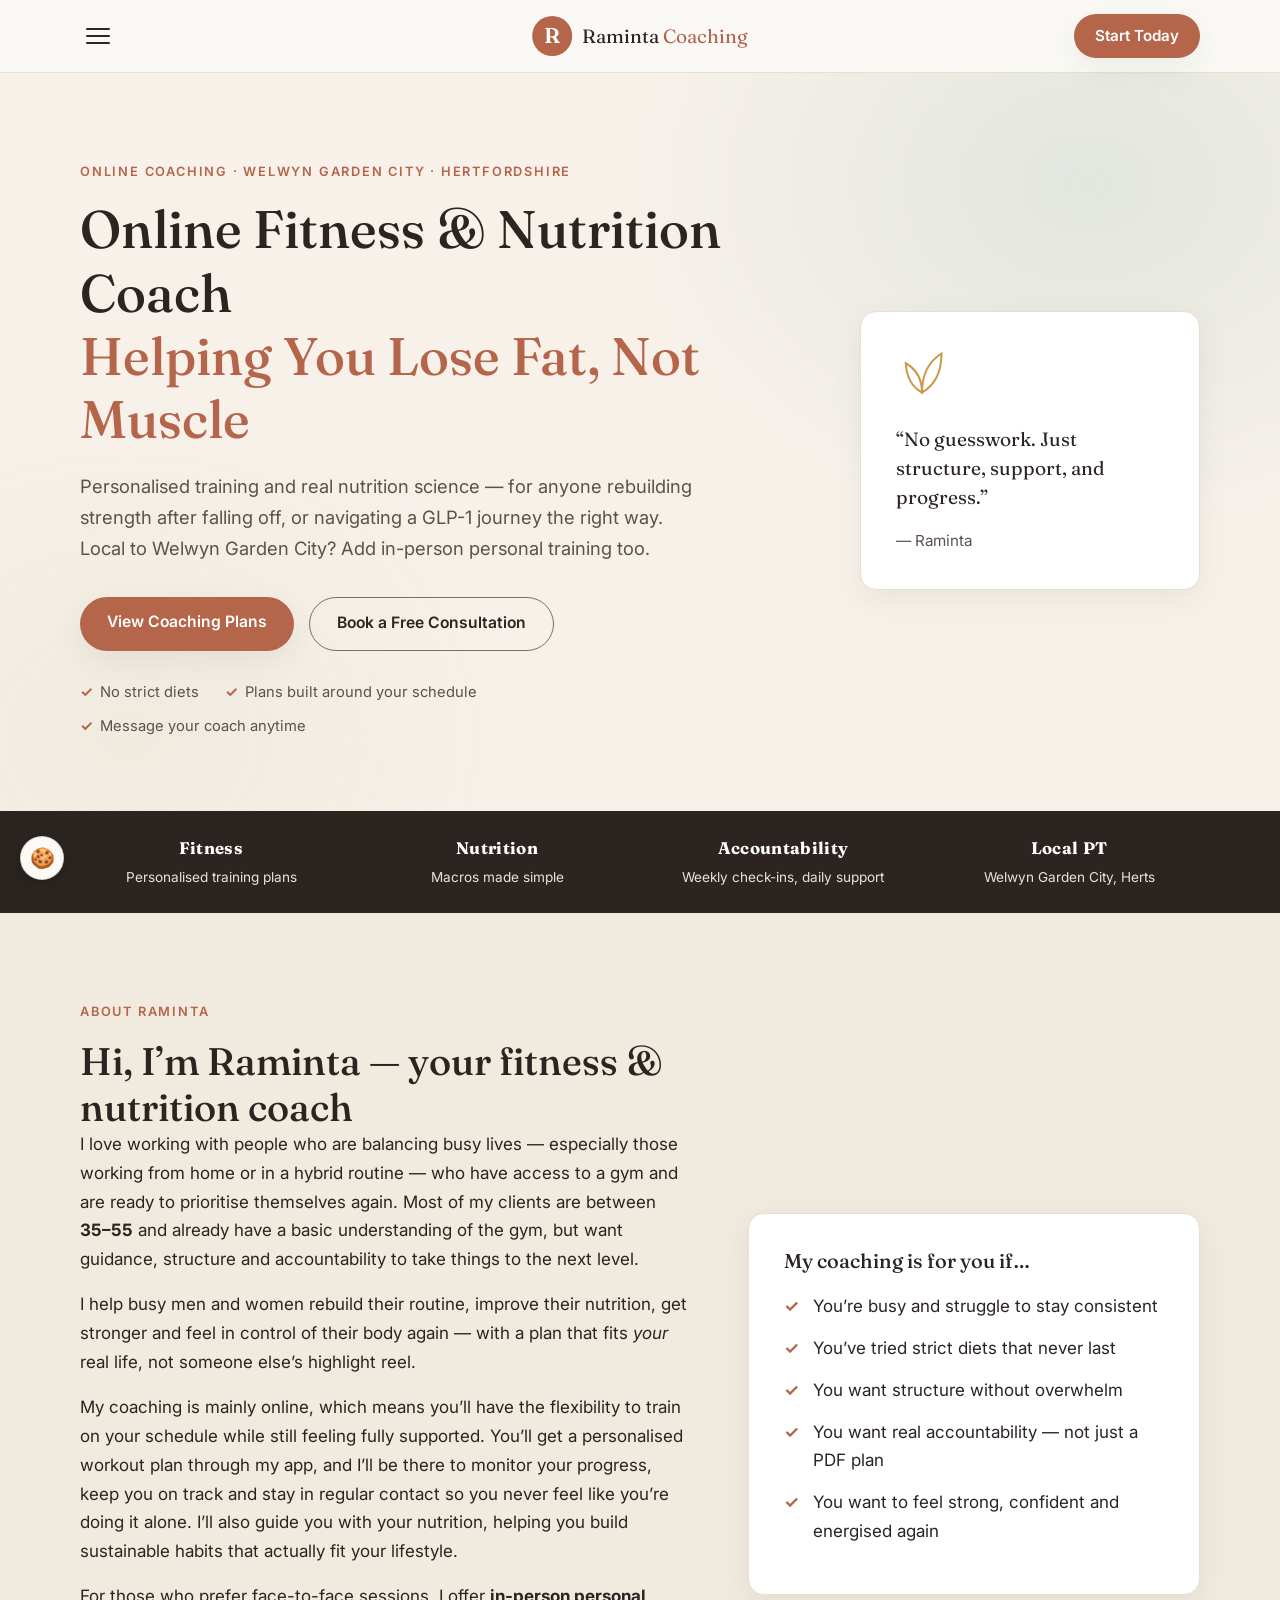
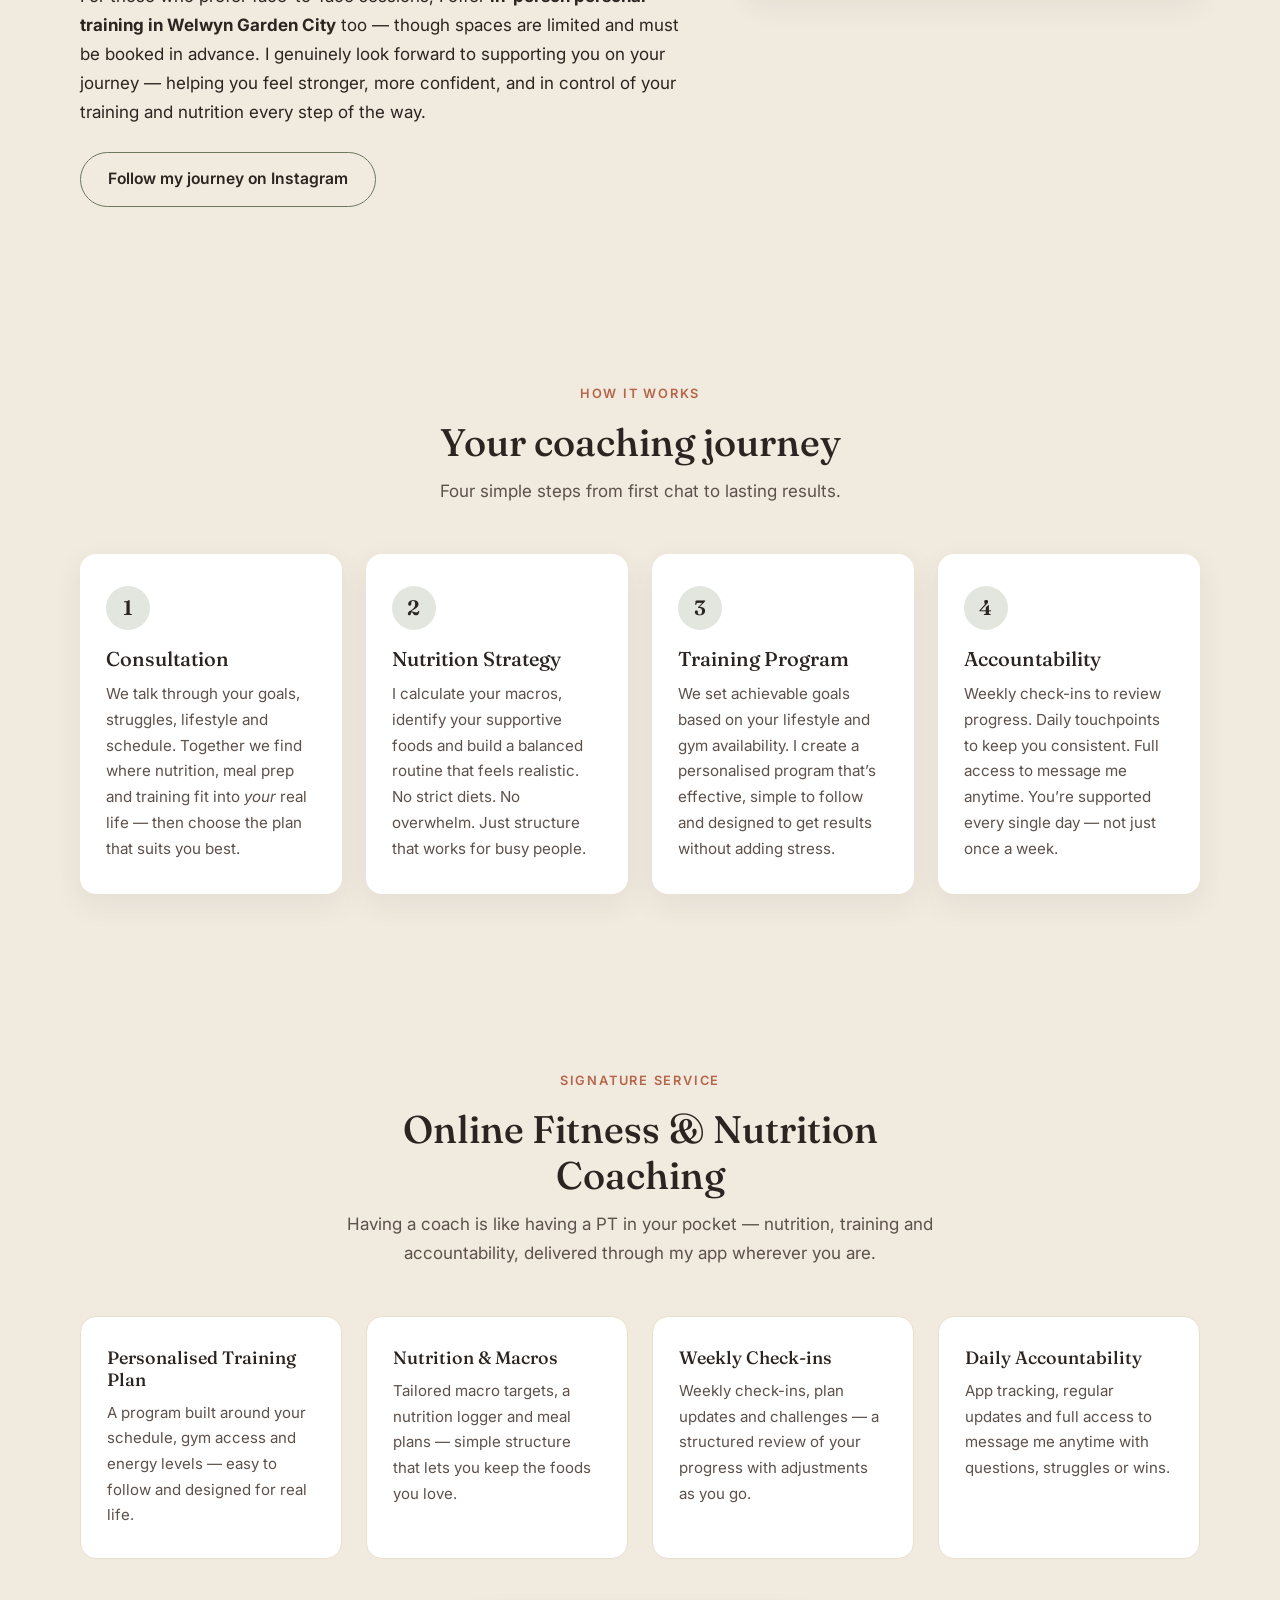
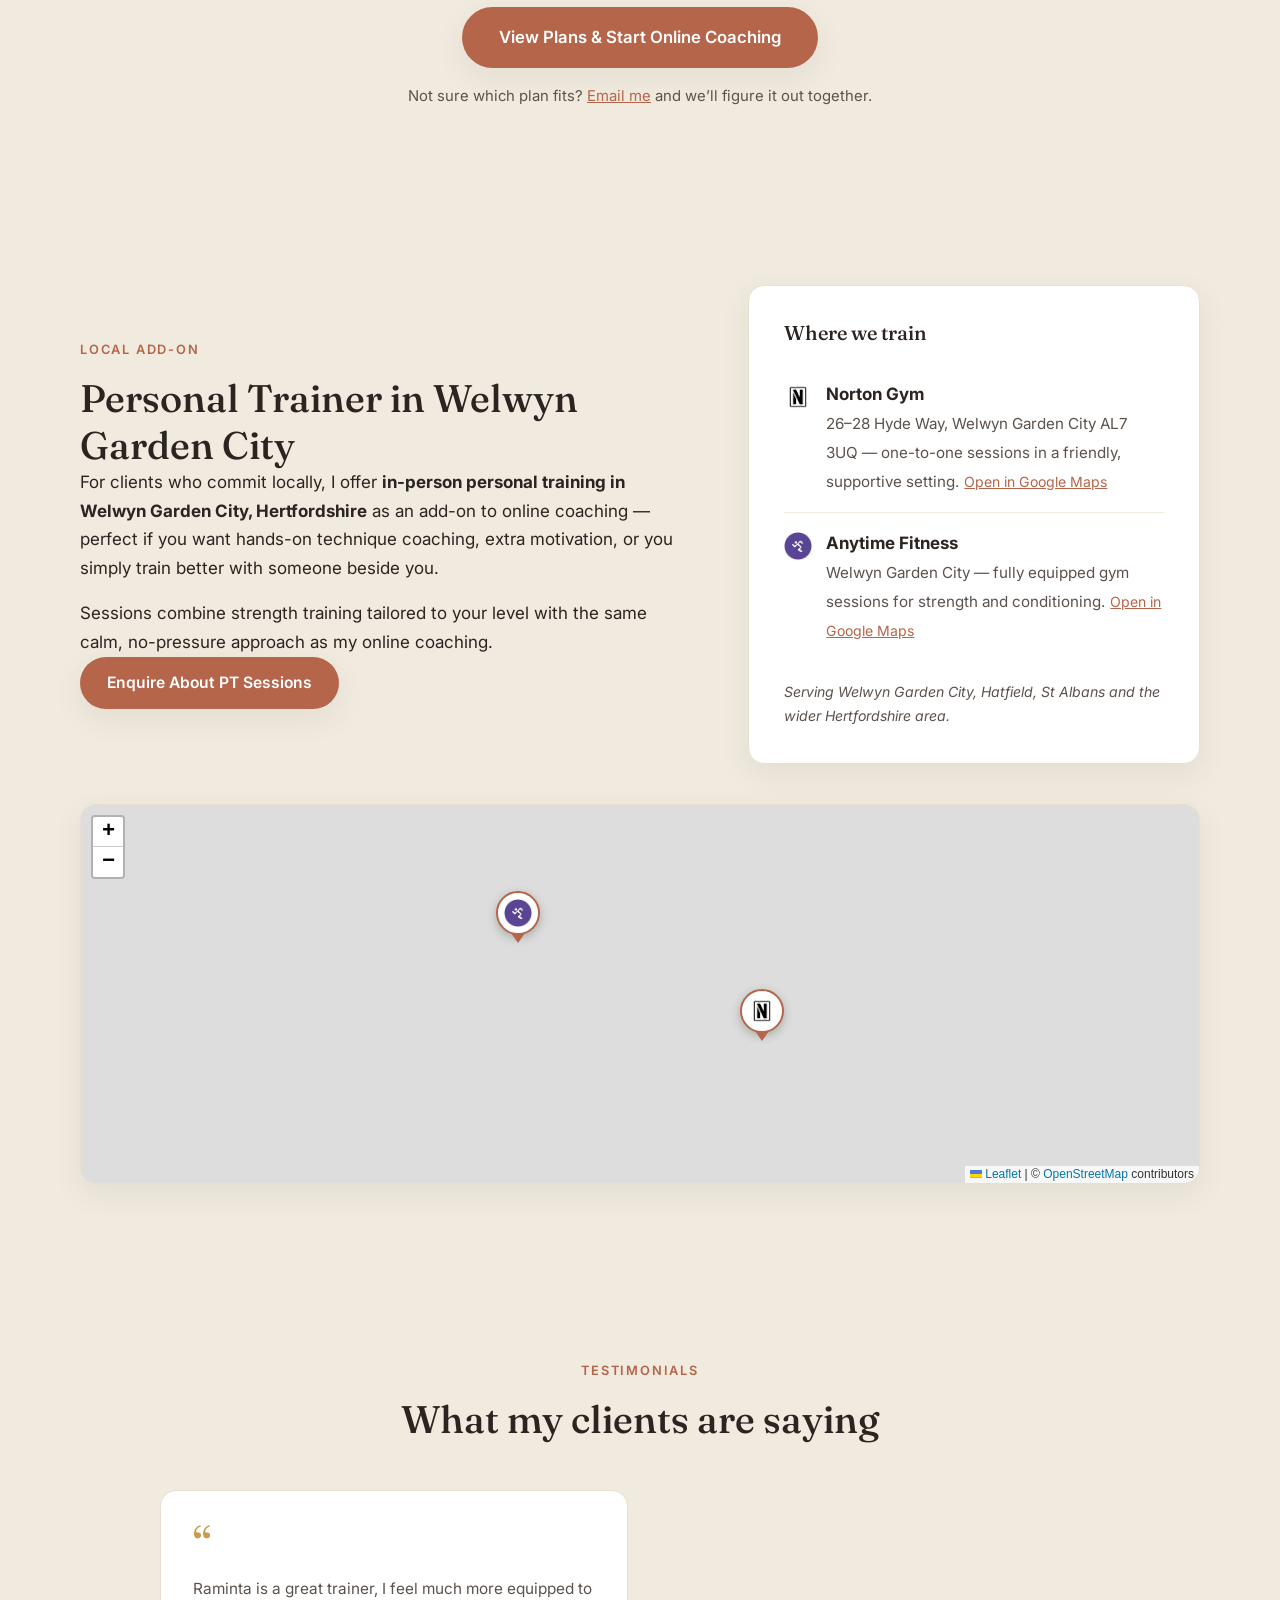
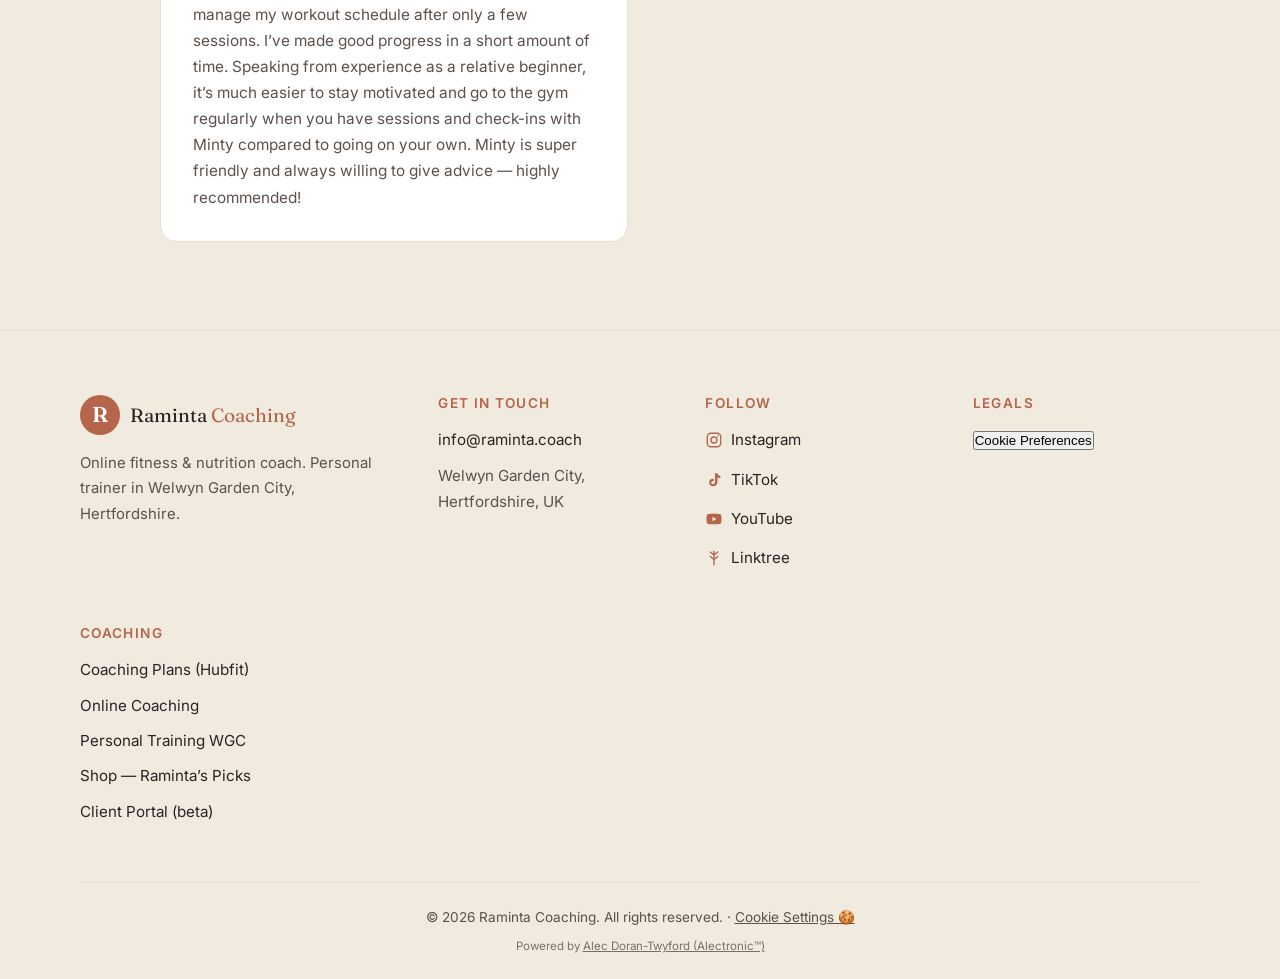
==== commit 64b0ff9e: "Refactor: extract data to content.js and inject layouts" ====
--- a/index.html
+++ b/index.html
@@ -67,8 +67,8 @@
   <link href="https://fonts.googleapis.com/css2?family=Fraunces:opsz,wght@9..144,400;9..144,500;9..144,600&family=Inter:wght@400;500;600&display=swap" rel="stylesheet">
 
   
-  <script src="js/cookieconsent.umd.js" defer></script>
-  <script src="js/cookieconsent-config.js" defer></script>
+  
+  <script src="js/cookie.js" defer></script>
   <link rel="stylesheet" href="css/style.css?v=20260806">
 <link rel="stylesheet" href="assets/vendor/leaflet/leaflet.css">
 
@@ -316,27 +316,7 @@
 <body>
 
   <!-- ===== Header ===== -->
-  <header class="site-header" id="top">
-    <nav class="nav container" aria-label="Main navigation">
-      <button class="nav-toggle" aria-expanded="false" aria-controls="nav-menu" aria-label="Toggle menu">
-        <span></span><span></span><span></span>
-      </button>
-      <a href="index.html" class="brand" aria-label="Raminta Coaching home">
-        <span class="brand-mark" aria-hidden="true">R</span>
-        <span class="brand-name">Raminta <em>Coaching</em></span>
-      </a>
-      <a class="btn btn-primary btn-header-cta" href="https://app.hubfit.com/plans/688387865c56841b3dd9c6ea" target="_blank" rel="noopener" data-track="nav_cta_click" data-track-label="Start Today — nav">Start Today</a>
-      <ul class="nav-menu" id="nav-menu">
-        <li><a href="index.html#about">About</a></li>
-        <li><a href="index.html#journey">How It Works</a></li>
-        <li><a href="index.html#online-coaching">Online Coaching</a></li>
-        <li><a href="index.html#personal-training">Personal Training</a></li>
-        <li><a href="calculator.html">Calculator</a></li>
-        <li><a href="store.html">Shop</a></li>
-        <li><a href="index.html#contact">Contact</a></li>
-      </ul>
-    </nav>
-  </header>
+  
 
   <main>
     <!-- ===== Hero ===== -->
@@ -566,599 +546,11 @@
         <div class="testimonials">
           <blockquote class="testimonial reveal">
             <p>Raminta is a great trainer, I feel much more equipped to manage my workout schedule after only a few sessions. I&rsquo;ve made good progress in a short amount of time. Speaking from experience as a relative beginner, it&rsquo;s much easier to stay motivated and go to the gym regularly when you have sessions and check-ins with Minty compared to going on your own. Minty is super friendly and always willing to give advice — highly recommended!</p>
-            <footer>— Angus</footer>
-          </blockquote>
-          <blockquote class="testimonial reveal">
-            <p>If there were 10 stars Raminta would have them. Where do I start? Having trained with her and worked through my personal goals I have seen signs and gains of not just physical strength, but overall health and fitness. So that&rsquo;s a lifestyle change and check for me. Combining fitness and nutrition in every aspect of my day. Raminta is unlike any other trainer I&rsquo;ve had before and along with her positive attitude, energy and enthusiasm I could not recommend her highly enough. 10/10</p>
-            <footer>— Christopher</footer>
-          </blockquote>
-          <blockquote class="testimonial reveal">
-            <p>I&rsquo;ve had sessions with various trainers over the years but I can honestly say that Raminta is one of the best I have ever found. She really takes the time to understand her clients and builds programmes that are attainable but work towards your goals. I&rsquo;ve never been so motivated to keep going back to the gym. I&rsquo;m actually enjoying working out and I already feel fitter, stronger and more energetic. If you need to kick-start your training just book a session — you won&rsquo;t be disappointed.</p>
-            <footer>— Andrew</footer>
-          </blockquote>
-          <blockquote class="testimonial reveal">
-            <p>I cannot recommend Raminta as a trainer highly enough. I have worked with her for two and a half years now and have achieved results both physically and mentally that I once never thought possible. I hope you will get to experience your best self with the support and guidance of this remarkable human.</p>
-            <footer>— James</footer>
-          </blockquote>
-        </div>
-      </div>
-    </section>
-
-    <!-- ===== Contact form ===== -->
-    <section class="section section-tinted" id="contact">
-      <div class="container container-narrow">
-        <div class="section-head reveal">
-          <p class="eyebrow">Contact</p>
-          <h2>Send Raminta a message</h2>
-          <p class="section-sub">Ask about online coaching, personal training in Welwyn Garden City, or anything else — no pressure, no obligation.</p>
-        </div>
-        <form class="contact-form reveal" action="https://formsubmit.co/info@raminta.coach" method="POST">
-          <input type="hidden" name="_subject" value="New enquiry from raminta.coach">
-          <input type="hidden" name="_template" value="table">
-          <input type="hidden" name="_captcha" value="false">
-          <input type="hidden" name="_next" value="https://raminta.coach/thanks.html">
-          <input type="text" name="_honey" class="honeypot" tabindex="-1" autocomplete="off" aria-hidden="true">
-          <div class="form-row">
-            <label>
-              Your name
-              <input type="text" name="name" required autocomplete="name" placeholder="Jane Smith">
-            </label>
-            <label>
-              Your email
-              <input type="email" name="email" required autocomplete="email" placeholder="you@example.com">
-            </label>
-          </div>
-          <label>
-            I&rsquo;m interested in
-            <select name="interest">
-              <option>Online Coaching</option>
-              <option>Personal Training (Welwyn Garden City)</option>
-              <option>Online Coaching + Personal Training</option>
-              <option>Something else</option>
-            </select>
-          </label>
-          <label>
-            Your message
-            <textarea name="message" rows="5" required placeholder="Tell me a little about your goals and where you're starting from…"></textarea>
-          </label>
-          <button type="submit" class="btn btn-primary btn-lg" data-track="contact_form_submit" data-track-label="Send Message — contact form">Send Message</button>
-          <p class="cta-note">Prefer email? Write to <a href="mailto:info@raminta.coach">info@raminta.coach</a> directly.</p>
-        </form>
-      </div>
-    </section>
-
-    <!-- ===== FAQ ===== -->
-    <section class="section" id="faq">
-      <div class="container container-narrow">
-        <div class="section-head reveal">
-          <p class="eyebrow">Questions</p>
-          <h2>Frequently asked questions</h2>
-        </div>
-        <div class="faq reveal">
-          <details>
-            <summary>Do I need to be local to Welwyn Garden City to work with you?</summary>
-            <p>Not at all. Online coaching is my main service and works wherever you are — the app, check-ins and daily support are all remote. In-person PT is an optional add-on for local clients in Welwyn Garden City and Hertfordshire.</p>
-          </details>
-          <details>
-            <summary>I&rsquo;ve never followed a nutrition plan before. Is this for beginners?</summary>
-            <p>Yes. Everything is personalised to your starting point. We begin with simple structure — no calorie obsession, no cutting out the foods you love — and build from there.</p>
-          </details>
-          <details>
-            <summary>How much time do I need for training?</summary>
-            <p>Your plan is built around your schedule and gym availability, not the other way round. Most clients train 2–4 times per week with sessions that fit into busy days.</p>
-          </details>
-          <details>
-            <summary>How does the training and nutrition work?</summary>
-            <p>After our initial assessment I will work out your fitness and nutrition plans and give you access to an app where I can monitor your progress. All you have to do is log what you eat and train!</p>
-          </details>
-          <details>
-            <summary>How is progress measured?</summary>
-            <p>We&rsquo;ll use progress photos, weigh-ins and measurements, which are compared in a chart — so you can see the trend, not just a single number.</p>
-          </details>
-          <details>
-            <summary>How do I get started?</summary>
-            <p>Choose a plan on <a href="https://app.hubfit.com/plans/688387865c56841b3dd9c6ea" target="_blank" rel="noopener">Hubfit</a>, or email <a href="mailto:info@raminta.coach">info@raminta.coach</a> for a free consultation and we&rsquo;ll find the right fit together.</p>
-          </details>
-          <details>
-            <summary>Have any more questions?</summary>
-            <p>Feel free to reach out via <a href="https://www.instagram.com/ramintacoaching/" target="_blank" rel="noopener">Instagram</a> or <a href="mailto:info@raminta.coach">email</a> and I&rsquo;ll be more than happy to answer anything at all.</p>
-          </details>
-        </div>
-      </div>
-    </section>
-
-    <!-- ===== Calorie Calculator ===== -->
-    <section class="section" id="calorie-calculator">
-      <div class="container">
-        <div class="section-head reveal">
-          <p class="eyebrow">Nutrition Tool</p>
-          <h2 class="section-title-with-share">
-            Free Weight Loss Calorie Calculator
-            <button type="button" class="copy-anchor-btn" data-anchor="calorie-calculator" title="Copy link to this section" aria-label="Copy link to this section">
-              <svg class="icon-link" viewBox="0 0 24 24" fill="none" stroke="currentColor" stroke-width="2.5" stroke-linecap="round" stroke-linejoin="round">
-                <path d="M10 13a5 5 0 0 0 7.54.54l3-3a5 5 0 0 0-7.07-7.07l-1.72 1.71"></path>
-                <path d="M14 11a5 5 0 0 0-7.54-.54l-3 3a5 5 0 0 0 7.07 7.07l1.71-1.71"></path>
-              </svg>
-              <svg class="icon-check" viewBox="0 0 24 24" fill="none" stroke="currentColor" stroke-width="2.5" stroke-linecap="round" stroke-linejoin="round" style="display: none;">
-                <polyline points="20 6 9 17 4 12"></polyline>
-              </svg>
-            </button>
-          </h2>
-          <p class="section-sub">Find your personalised daily calorie target and macro breakdown to lose fat, retain lean muscle, and stay consistent.</p>
-        </div>
-        
-        <!-- Wrapped in a single card container -->
-        <div class="calc-card calculator-container reveal">
-          <div class="calculator-layout height-mode-cm weight-mode-kg">
-            <!-- Inputs Column -->
-             <div class="calc-column calc-inputs">
-              <form id="calorie-form" novalidate>
-                <!-- Sex and Age Row -->
-                <div class="calc-row-sex-age">
-                  <div class="sex-toggle-container">
-                    <span class="input-group-label">Biological Sex</span>
-                    <div class="toggle-group button-toggle" id="gender-toggle">
-                      <input type="radio" id="gender-male" name="gender" value="male">
-                      <label for="gender-male" class="toggle-btn">Male</label>
-
-                      <input type="radio" id="gender-female" name="gender" value="female" checked>
-                      <label for="gender-female" class="toggle-btn">Female</label>
-                    </div>
-                  </div>
-
-                  <label for="calc-age">
-                    Age
-                    <input type="number" id="calc-age" min="15" max="100" placeholder="years" required>
-                  </label>
-                </div>
-
-                <!-- Height: label above, toggle + input below -->
-                <div class="field-group">
-                  <span class="input-group-label">Height</span>
-                  <div class="field-controls-row">
-                    <div class="toggle-group button-toggle" id="height-unit-toggle">
-                      <input type="radio" id="height-unit-cm" name="heightUnits" value="cm" checked>
-                      <label for="height-unit-cm" class="toggle-btn">cm</label>
-
-                      <input type="radio" id="height-unit-ft" name="heightUnits" value="ft">
-                      <label for="height-unit-ft" class="toggle-btn">ft/in</label>
-                    </div>
-
-                    <!-- Metric Height -->
-                    <div class="height-only-cm field-input-wrap">
-                      <input type="number" id="calc-height" min="100" max="250" placeholder="cm" required>
-                    </div>
-                    <!-- Imperial Height -->
-                    <div class="height-only-ft field-input-wrap">
-                      <div class="height-ft-in-inputs">
-                        <input type="number" id="calc-height-ft" min="3" max="8" placeholder="ft">
-                        <input type="number" id="calc-height-in" min="0" max="11" placeholder="in">
-                      </div>
-                    </div>
-                  </div>
-                </div>
-
-                <!-- Weight: label above, toggle inline below -->
-                <div class="weight-section-container">
-                  <span class="input-group-label">Weight</span>
-                  <div class="weight-header-row">
-                    <div class="toggle-group button-toggle" id="weight-unit-toggle">
-                      <input type="radio" id="weight-unit-kg" name="weightUnits" value="kg" checked>
-                      <label for="weight-unit-kg" class="toggle-btn">kg</label>
-
-                      <input type="radio" id="weight-unit-st" name="weightUnits" value="st">
-                      <label for="weight-unit-st" class="toggle-btn">st/lb</label>
-
-                      <input type="radio" id="weight-unit-lbs" name="weightUnits" value="lbs">
-                      <label for="weight-unit-lbs" class="toggle-btn">lbs</label>
-                    </div>
-                  </div>
-
-                  <div class="weight-inputs-grid">
-                    <!-- Current Weight Input Area -->
-                    <div class="weight-input-box">
-                      <!-- KG Mode -->
-                      <label for="calc-weight" class="weight-only-kg">
-                        Current
-                        <input type="number" id="calc-weight" min="30" max="300" placeholder="kg" required>
-                      </label>
-                      <!-- Stone + Lbs Mode -->
-                      <div class="weight-only-st">
-                        <span class="weight-sublabel">Current</span>
-                        <div class="height-ft-in-inputs">
-                          <input type="number" id="calc-weight-st" min="4" max="50" placeholder="st">
-                          <input type="number" id="calc-weight-st-lbs" min="0" max="13" placeholder="lbs">
-                        </div>
-                      </div>
-                      <!-- Lbs Mode -->
-                      <label for="calc-weight-lbs" class="weight-only-lbs">
-                        Current
-                        <input type="number" id="calc-weight-lbs" min="60" max="600" placeholder="lbs">
-                      </label>
-                    </div>
-
-                    <!-- Target Weight Input Area -->
-                    <div class="weight-input-box">
-                      <!-- KG Mode -->
-                      <label for="calc-target-weight" class="weight-only-kg">
-                        Target
-                        <input type="number" id="calc-target-weight" min="30" max="300" placeholder="kg">
-                      </label>
-                      <!-- Stone + Lbs Mode -->
-                      <div class="weight-only-st">
-                        <span class="weight-sublabel">Target</span>
-                        <div class="height-ft-in-inputs">
-                          <input type="number" id="calc-target-weight-st" min="4" max="50" placeholder="st">
-                          <input type="number" id="calc-target-weight-st-lbs" min="0" max="13" placeholder="lbs">
-                        </div>
-                      </div>
-                      <!-- Lbs Mode -->
-                      <label for="calc-target-weight-lbs" class="weight-only-lbs">
-                        Target
-                        <input type="number" id="calc-target-weight-lbs" min="60" max="600" placeholder="lbs">
-                      </label>
-                    </div>
-                  </div>
-                </div>
-
-                <!-- Activity Level (Takes full width) -->
-                <div>
-                  <label for="calc-activity">
-                    Activity Level
-                    <select id="calc-activity" required>
-                      <option value="1.2">Sedentary (Little/no exercise)</option>
-                      <option value="1.375">Lightly Active (1-3 days/week)</option>
-                      <option value="1.55" selected>Moderately Active (3-5 days/week)</option>
-                      <option value="1.725">Very Active (6-7 days/week)</option>
-                      <option value="1.9">Extremely Active (Daily hard training/job)</option>
-                    </select>
-                  </label>
-                </div>
-
-                <div class="calc-actions-row">
-                  <button type="submit" class="btn btn-primary btn-lg btn-calc-submit">Calculate My Targets</button>
-                  <button type="button" id="calc-clear-btn" class="btn btn-ghost btn-lg btn-calc-clear">Clear</button>
-                </div>
-                
-                <p class="form-note">
-                  Calculations are based on the Mifflin-St Jeor equation, the most accurate standard for BMR estimation.
-                </p>
-              </form>
-            </div>
-
-            <!-- Results Column -->
-            <div class="calc-column calc-results" id="calculator-results">
-              <div class="results-prompt">
-                <div class="prompt-icon" aria-hidden="true">
-                  <svg viewBox="0 0 64 64" width="48" height="48" fill="none" stroke="currentColor" stroke-width="2" stroke-linecap="round">
-                    <rect x="12" y="8" width="40" height="48" rx="4"/>
-                    <line x1="20" y1="20" x2="44" y2="20"/>
-                    <line x1="20" y1="28" x2="44" y2="28"/>
-                    <line x1="20" y1="36" x2="32" y2="36"/>
-                    <circle cx="40" cy="44" r="4" stroke-width="2.5"/>
-                    <line x1="43" y1="47" x2="48" y2="52" stroke-width="2.5"/>
-                  </svg>
-                </div>
-                <h3>Ready to Calculate</h3>
-                <p>Enter your details and click calculate to view your personalised daily calorie deficit target and macro split.</p>
-              </div>
-              
-              <div class="results-content" style="display: none;">
-                <div class="tdee-banner">
-                  <span>Daily Maintenance:</span>
-                  <strong id="results-tdee">2,350 kcal</strong>
-                </div>
-
-                <!-- Deficit Tabs -->
-                <h3 class="results-heading">Choose Your Weight Loss Goal:</h3>
-                <div class="deficit-tabs">
-                  <button type="button" class="deficit-tab active" data-deficit="500">
-                    <div class="deficit-info">
-                      <span class="tab-title">Standard Deficit</span>
-                      <span class="tab-rate">Lose ~0.5 kg (1 lb) / week</span>
-                    </div>
-                    <span class="tab-calories" id="calories-standard">1,850 kcal</span>
-                  </button>
-                  <button type="button" class="deficit-tab" data-deficit="250">
-                    <div class="deficit-info">
-                      <span class="tab-title">Mild Deficit</span>
-                      <span class="tab-rate">Lose ~0.25 kg (0.5 lb) / week</span>
-                    </div>
-                    <span class="tab-calories" id="calories-mild">2,100 kcal</span>
-                  </button>
-                  <button type="button" class="deficit-tab" data-deficit="1000">
-                    <div class="deficit-info">
-                      <span class="tab-title">Extreme Deficit</span>
-                      <span class="tab-rate">Lose ~1.0 kg (2 lbs) / week</span>
-                    </div>
-                    <span class="tab-calories" id="calories-extreme">1,350 kcal</span>
-                  </button>
-                </div>
-
-
-                <!-- Weight Progress Graph -->
-                <div class="weight-progress-card" id="weight-progress-section" style="display: none;">
-                  <div class="weight-progress-header">
-                    <span>Target Timeline:</span>
-                    <strong id="weight-loss-duration">20 weeks</strong>
-                  </div>
-                  <div class="weight-progress-bar-container">
-                    <div class="weight-progress-node start-node">
-                      <span class="node-label">Current</span>
-                      <strong class="node-val" id="weight-start-val">85 kg</strong>
-                    </div>
-                    <div class="weight-progress-line-wrapper">
-                      <div class="weight-progress-line">
-                        <div class="weight-progress-fill"></div>
-                        <div class="weight-progress-flag">
-                          <span id="weight-loss-total">-10 kg</span>
-                        </div>
-                      </div>
-                    </div>
-                    <div class="weight-progress-node target-node">
-                      <span class="node-label">Target</span>
-                      <strong class="node-val" id="weight-target-val">75 kg</strong>
-                    </div>
-                  </div>
-                </div>
-
-                <!-- Safe minimum warning -->
-                <div id="safety-warning" class="safety-warning" style="display: none;">
-                  <strong>⚠️ Note on Safety:</strong> We have adjusted this target to a healthy baseline floor (<span id="safety-limit">1,200</span> kcal). Going below this is not recommended.
-                </div>
-
-                <!-- Macros section -->
-                <div class="macros-breakdown">
-                  <h3 class="results-heading">Daily Macronutrient Targets (<span id="active-deficit-calories">1,850 kcal</span>):</h3>
-                  <div class="macro-bars">
-                    <div class="macro-bar-item">
-                      <div class="macro-info">
-                        <strong class="macro-name">Protein (30%)</strong>
-                        <span class="macro-val" id="macro-protein">139g</span>
-                      </div>
-                      <div class="progress-bg"><div class="progress-bar bar-protein"></div></div>
-                      <span class="macro-desc">Supports muscle retention &amp; satiety</span>
-                    </div>
-                    <div class="macro-bar-item">
-                      <div class="macro-info">
-                        <strong class="macro-name">Fats (30%)</strong>
-                        <span class="macro-val" id="macro-fat">62g</span>
-                      </div>
-                      <div class="progress-bg"><div class="progress-bar bar-fat"></div></div>
-                      <span class="macro-desc">Essential for hormone &amp; joint health</span>
-                    </div>
-                    <div class="macro-bar-item">
-                      <div class="macro-info">
-                        <strong class="macro-name">Carbohydrates (40%)</strong>
-                        <span class="macro-val" id="macro-carb">185g</span>
-                      </div>
-                      <div class="progress-bg"><div class="progress-bar bar-carb"></div></div>
-                      <span class="macro-desc">Fuel for energy &amp; workout performance</span>
-                    </div>
-                  </div>
-                </div>
-              </div>
-
-              <!-- Post-results CTA band -->
-              <div class="calc-post-results-cta" id="post-results-cta">
-                <p class="cta-nudge">
-                  <strong>Want a personalised plan built around these numbers?</strong>
-                  Send your results to Raminta and she'll reach out with next steps &mdash; no obligation.
-                </p>
-                <button type="button" id="open-cta-btn" class="btn btn-primary btn-lg">
-                  Get My Personalised Plan &rarr;
-                </button>
-              </div>
-            </div>
-          </div>
-        </div>
-      </div>
-    </section>
-
-    <!-- CTA Drawer Overlay -->
-    <div class="cta-overlay" id="cta-overlay" aria-modal="true" role="dialog" aria-label="Get your personalised plan">
-      <div class="cta-backdrop" id="cta-backdrop"></div>
-      <div class="cta-drawer" id="cta-drawer">
-        <div class="cta-drawer-handle" aria-hidden="true"></div>
-        <button class="cta-drawer-close" id="cta-close-btn" aria-label="Close">
-          <svg width="18" height="18" viewBox="0 0 24 24" fill="none" stroke="currentColor" stroke-width="2.5" stroke-linecap="round">
-            <line x1="18" y1="6" x2="6" y2="18"/><line x1="6" y1="6" x2="18" y2="18"/>
-          </svg>
-        </button>
-
-        <div id="cta-form-state">
-          <h2>Get your personalised plan &#127807;</h2>
-          <p class="cta-sub">Your calorie targets are a great starting point. Share a few details and Raminta will reach out with a plan tailored specifically to you &mdash; no obligation, no pressure.</p>
-
-          <form class="cta-form" id="cta-enquiry-form"
-                action="https://formsubmit.co/info@raminta.coach"
-                method="POST">
-
-            <input type="hidden" name="_subject" value="Calculator Lead &mdash; Personalised Plan Request">
-            <input type="hidden" name="_template" value="table">
-            <input type="hidden" name="_captcha" value="false">
-            <input type="hidden" name="_next" value="https://raminta.coach/thanks.html">
-            <input type="text" name="_honey" class="honeypot" tabindex="-1" autocomplete="off" aria-hidden="true" style="display:none;">
-            <input type="hidden" name="Calorie Results" id="hidden-results">
-
-            <div class="form-row-2">
-              <label>
-                Your name
-                <input type="text" name="name" required autocomplete="name" placeholder="Jane Smith">
-              </label>
-              <label>
-                Your email
-                <input type="email" name="email" required autocomplete="email" placeholder="you@example.com">
-              </label>
-            </div>
-
-            <label>
-              Your goal
-              <select name="goal">
-                <option value="">Select your main goal&hellip;</option>
-                <option>Lose weight / body fat</option>
-                <option>Build muscle &amp; tone up</option>
-                <option>Improve overall fitness</option>
-                <option>Improve nutrition habits</option>
-                <option>Something else</option>
-              </select>
-            </label>
-
-            <label>
-              I'm interested in
-              <select name="interest">
-                <option>Online Coaching</option>
-                <option>Personal Training (Welwyn Garden City)</option>
-                <option>Online Coaching + Personal Training</option>
-                <option>Just curious / not sure yet</option>
-              </select>
-            </label>
-
-            <label>
-              Anything else you'd like to share? <span class="text-optional">(optional)</span>
-              <textarea name="message" rows="3" placeholder="e.g. current struggles, schedule, questions for Raminta&hellip;"></textarea>
-            </label>
-
-            <div class="cta-results-badge" id="cta-results-badge">
-              <span class="badge-label">&#128202; Your calculator results</span>
-              <div class="badge-lines" id="cta-results-summary"></div>
-            </div>
-
-            <button type="submit" class="btn btn-primary btn-lg btn-cta-submit">
-              Send to Raminta &rarr;
-            </button>
-
-            <p class="privacy-note">
-              Your details are only used to respond to your enquiry. &nbsp;<a href="mailto:info@raminta.coach">info@raminta.coach</a>
-            </p>
-          </form>
-        </div>
-
-        <div class="cta-success" id="cta-success-state">
-          <div class="success-icon">
-            <svg width="28" height="28" viewBox="0 0 24 24" fill="none" stroke="currentColor" stroke-width="2.5" stroke-linecap="round"><polyline points="20 6 9 17 4 12"/></svg>
-          </div>
-          <h3>You're all set!</h3>
-          <p>Raminta will be in touch shortly.</p>
-        </div>
-      </div>
-    </div>
-
-    <!-- ===== Newsletter ===== -->
-    <section class="section section-tinted" id="newsletter">
-      <div class="container">
-        <div class="section-head reveal">
-          <p class="eyebrow">From the Newsletter</p>
-          <h2>Free guides &amp; training insights</h2>
-          <p class="section-sub">Practical reads for busy people who want to train smarter — straight to your inbox.</p>
-        </div>
-        <div class="cards newsletter-cards">
-          <article class="card reveal">
-            <span class="store-tag">Training</span>
-            <h3>Why Men Over 40 Should Train Differently (But Not Easier)</h3>
-            <p>Recovery, joints and intensity — what actually changes with age, and how to keep progressing without breaking yourself.</p>
-          </article>
-          <article class="card reveal">
-            <span class="store-tag">Structure</span>
-            <h3>A Simple Weekly Training Structure for Busy Men Over 40</h3>
-            <p>A realistic week of training you can stick to around work and family — no two-hour gym sessions required.</p>
-          </article>
-          <article class="card reveal">
-            <span class="store-tag">Nutrition</span>
-            <h3>Your Guide to Healthy Nutrition and Smart Travel Choices</h3>
-            <p>How to stay on track with food when you&rsquo;re travelling, eating out or living out of a suitcase.</p>
-          </article>
-        </div>
-        <form class="newsletter-form reveal" action="https://formsubmit.co/info@raminta.coach" method="POST">
-          <input type="hidden" name="_subject" value="Newsletter signup from raminta.coach">
-          <input type="hidden" name="_captcha" value="false">
-          <input type="hidden" name="_next" value="https://raminta.coach/thanks.html">
-          <input type="text" name="_honey" class="honeypot" tabindex="-1" autocomplete="off" aria-hidden="true">
-          <label class="visually-hidden" for="newsletter-email">Email address</label>
-          <input id="newsletter-email" type="email" name="email" required placeholder="you@example.com" autocomplete="email">
-          <button type="submit" class="btn btn-primary">Get the Newsletter</button>
-        </form>
-      </div>
-    </section>
-
-    <!-- ===== Final CTA ===== -->
-    <section class="section cta-band" id="start">
-      <div class="container reveal">
-        <h2>Ready to feel consistent again?</h2>
-        <p>Start your coaching journey today — your plan, your pace, my support every step of the way.</p>
-        <div class="hero-actions center">
-          <a class="btn btn-light btn-lg" href="https://app.hubfit.com/plans/688387865c56841b3dd9c6ea" target="_blank" rel="noopener" data-track="coaching_plans_click" data-track-label="Start Today — final CTA">Start Today</a>
-          <a class="btn btn-outline-light" href="mailto:info@raminta.coach">Email info@raminta.coach</a>
-        </div>
-      </div>
-    </section>
-  </main>
-
-  <!-- ===== Footer ===== -->
-  <footer id="footer" class="site-footer">
-    <div class="container footer-grid">
-      <div>
-        <a href="index.html" class="brand footer-brand">
-          <span class="brand-mark" aria-hidden="true">R</span>
-          <span class="brand-name">Raminta <em>Coaching</em></span>
-        </a>
-        <p class="footer-tag">Online fitness &amp; nutrition coach. Personal trainer in Welwyn Garden City, Hertfordshire.</p>
-      </div>
-      <div>
-        <h3>Get in touch</h3>
-        <ul class="footer-links">
-          <li><a href="mailto:info@raminta.coach">info@raminta.coach</a></li>
-          <li>Welwyn Garden City, Hertfordshire, UK</li>
-        </ul>
-      </div>
-      <div>
-        <h3>Follow</h3>
-        <ul class="footer-links social-links">
-          <li>
-            <a href="https://www.instagram.com/ramintacoaching/" target="_blank" rel="noopener">
-              <svg class="social-icon" viewBox="0 0 24 24" fill="none" stroke="currentColor" stroke-width="1.8" aria-hidden="true"><rect x="3" y="3" width="18" height="18" rx="5"/><circle cx="12" cy="12" r="4"/><circle cx="17.2" cy="6.8" r="1" fill="currentColor" stroke="none"/></svg>
-              Instagram
-            </a>
-          </li>
-          <li>
-            <a href="https://www.tiktok.com/@ramintacoaching" target="_blank" rel="noopener">
-              <svg class="social-icon" viewBox="0 0 24 24" fill="currentColor" aria-hidden="true"><path d="M16.6 3c.4 2 1.7 3.4 3.9 3.6v3c-1.5 0-2.8-.4-3.9-1.2v5.9c0 3.7-2.5 6.1-5.8 6.1-3 0-5.3-2.2-5.3-5.1 0-2.9 2.2-5 5.3-5 .3 0 .7 0 1 .1v3.1a2.6 2.6 0 0 0-1-.2c-1.4 0-2.4.9-2.4 2.1 0 1.3 1 2.1 2.3 2.1 1.6 0 2.7-1.1 2.7-3.2V3h3.2z"/></svg>
-              TikTok
-            </a>
-          </li>
-          <li>
-            <a href="https://www.youtube.com/@ramintacoaching" target="_blank" rel="noopener">
-              <svg class="social-icon" viewBox="0 0 24 24" fill="currentColor" aria-hidden="true"><path d="M21.6 7.2a2.5 2.5 0 0 0-1.8-1.8C18.2 5 12 5 12 5s-6.2 0-7.8.4A2.5 2.5 0 0 0 2.4 7.2 26 26 0 0 0 2 12c0 1.6.1 3.2.4 4.8a2.5 2.5 0 0 0 1.8 1.8C5.8 19 12 19 12 19s6.2 0 7.8-.4a2.5 2.5 0 0 0 1.8-1.8c.3-1.6.4-3.2.4-4.8s-.1-3.2-.4-4.8zM10 15V9l5.2 3L10 15z"/></svg>
-              YouTube
-            </a>
-          </li>
-          <li>
-            <a href="https://linktr.ee/ramintacoaching" target="_blank" rel="noopener">
-              <svg class="social-icon" viewBox="0 0 24 24" fill="none" stroke="currentColor" stroke-width="1.8" stroke-linecap="round" aria-hidden="true"><path d="M12 3v18M12 8l-5-4M12 8l5-4M12 14l-5-4M12 14l5-4"/></svg>
-              Linktree
-            </a>
-          </li>
-        </ul>
-      </div>
-      <div>
-        <h3>Coaching</h3>
-        <ul class="footer-links">
-          <li><a href="https://app.hubfit.com/plans/688387865c56841b3dd9c6ea" target="_blank" rel="noopener">Coaching Plans (Hubfit)</a></li>
-          <li><a href="index.html#online-coaching">Online Coaching</a></li>
-          <li><a href="index.html#personal-training">Personal Training WGC</a></li>
-          <li><a href="store.html">Shop — Raminta&rsquo;s Picks</a></li>
-          <li><a href="client.html">Client Portal (beta)</a></li>
-        </ul>
-      </div>
-    </div>
-    <div class="container footer-bottom">
-      <p>&copy; <span id="year"></span> Raminta Coaching &middot; raminta.coach &middot; All rights reserved. &middot; <button type="button" data-cc="show-preferencesModal" class="cookie-settings-btn">Cookie Settings 🍪</button></p>
-      <p class="powered-by">Powered by <a href="https://alec.today/" target="_blank" rel="noopener">Alec Doran-Twyford (Alectronic&trade;)</a></p>
-    </div>
-  </footer>
+            
 <script src="assets/vendor/leaflet/leaflet.js"></script>
 <!-- Floating Cookie Button -->
   <button type="button" class="cookie-floating-btn" data-cc="show-preferencesModal" aria-label="Cookie Settings" title="Cookie Settings">&#127850;</button>
-  <script src="js/app.js?v=20260806" defer></script>
+  <script src="js/content.js" defer></script>
+<script src="js/app.js?v=20260806" defer></script>
 </body>
 </html>
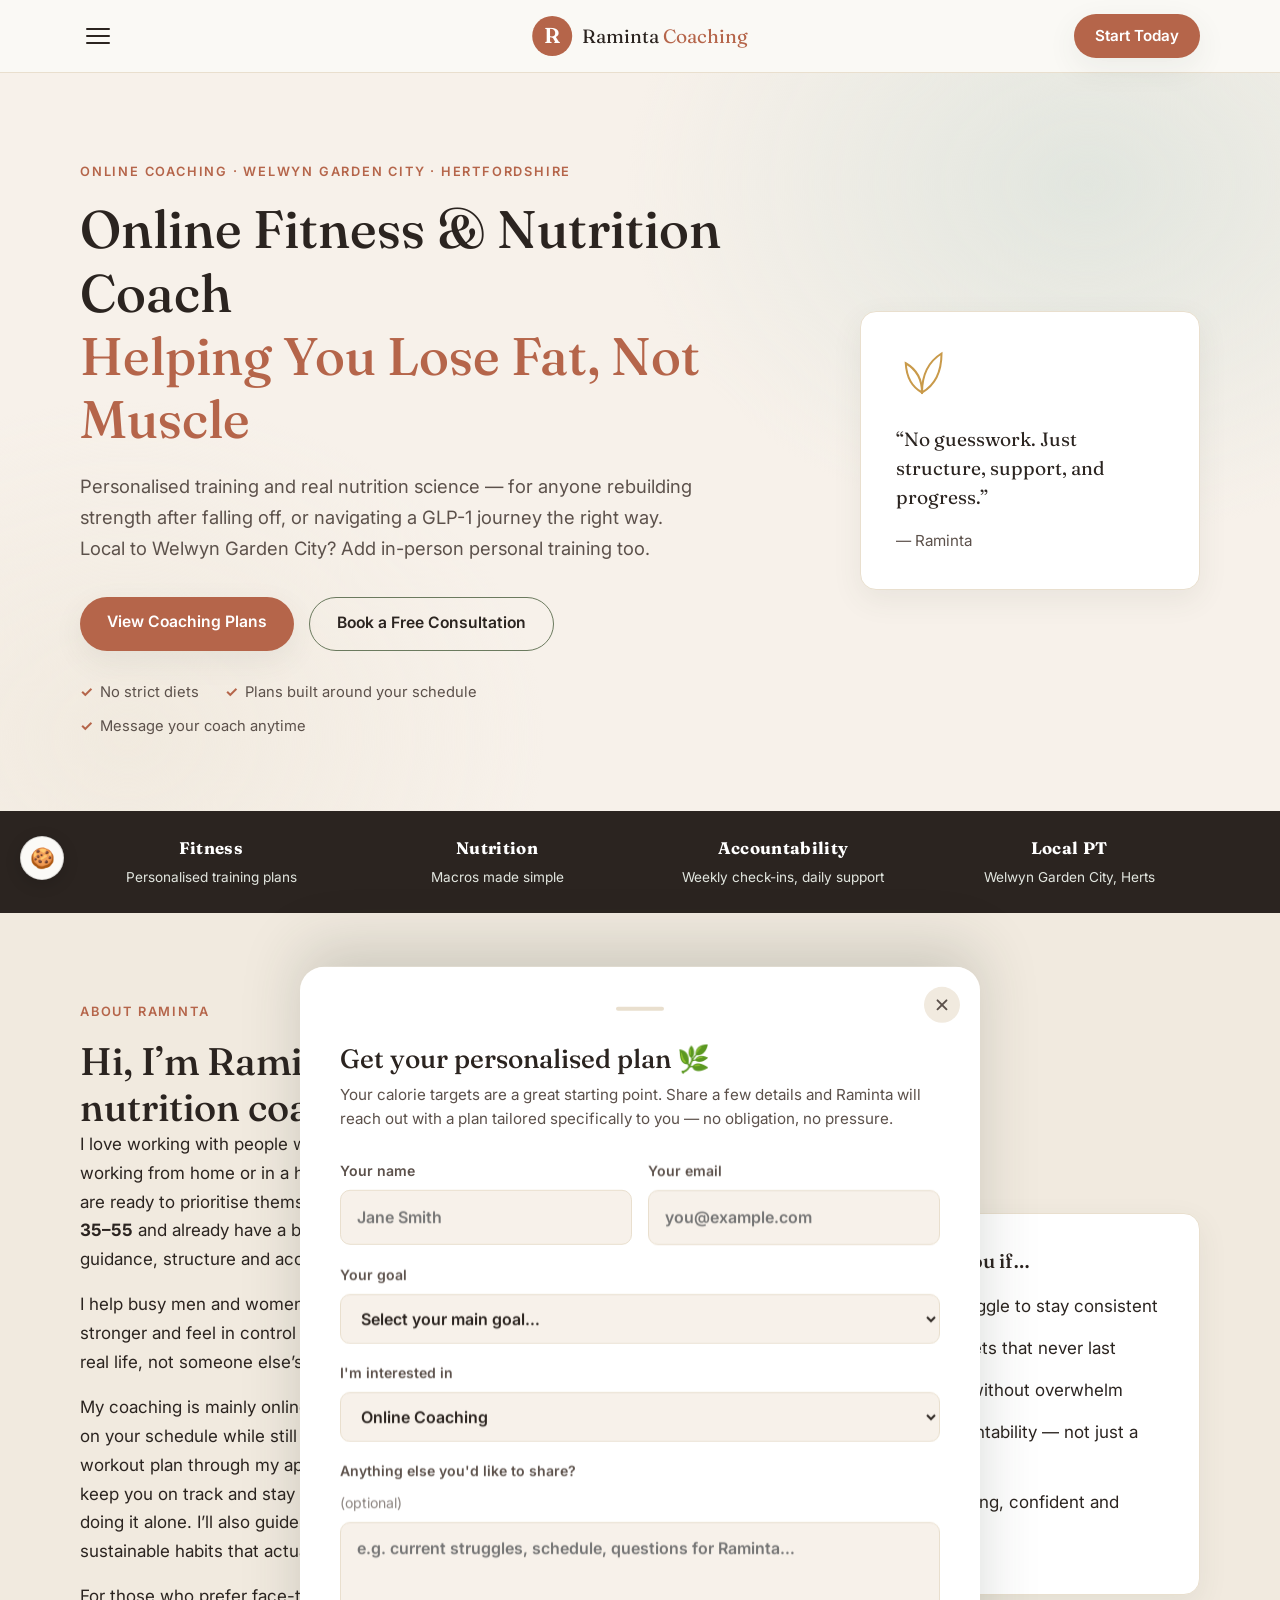
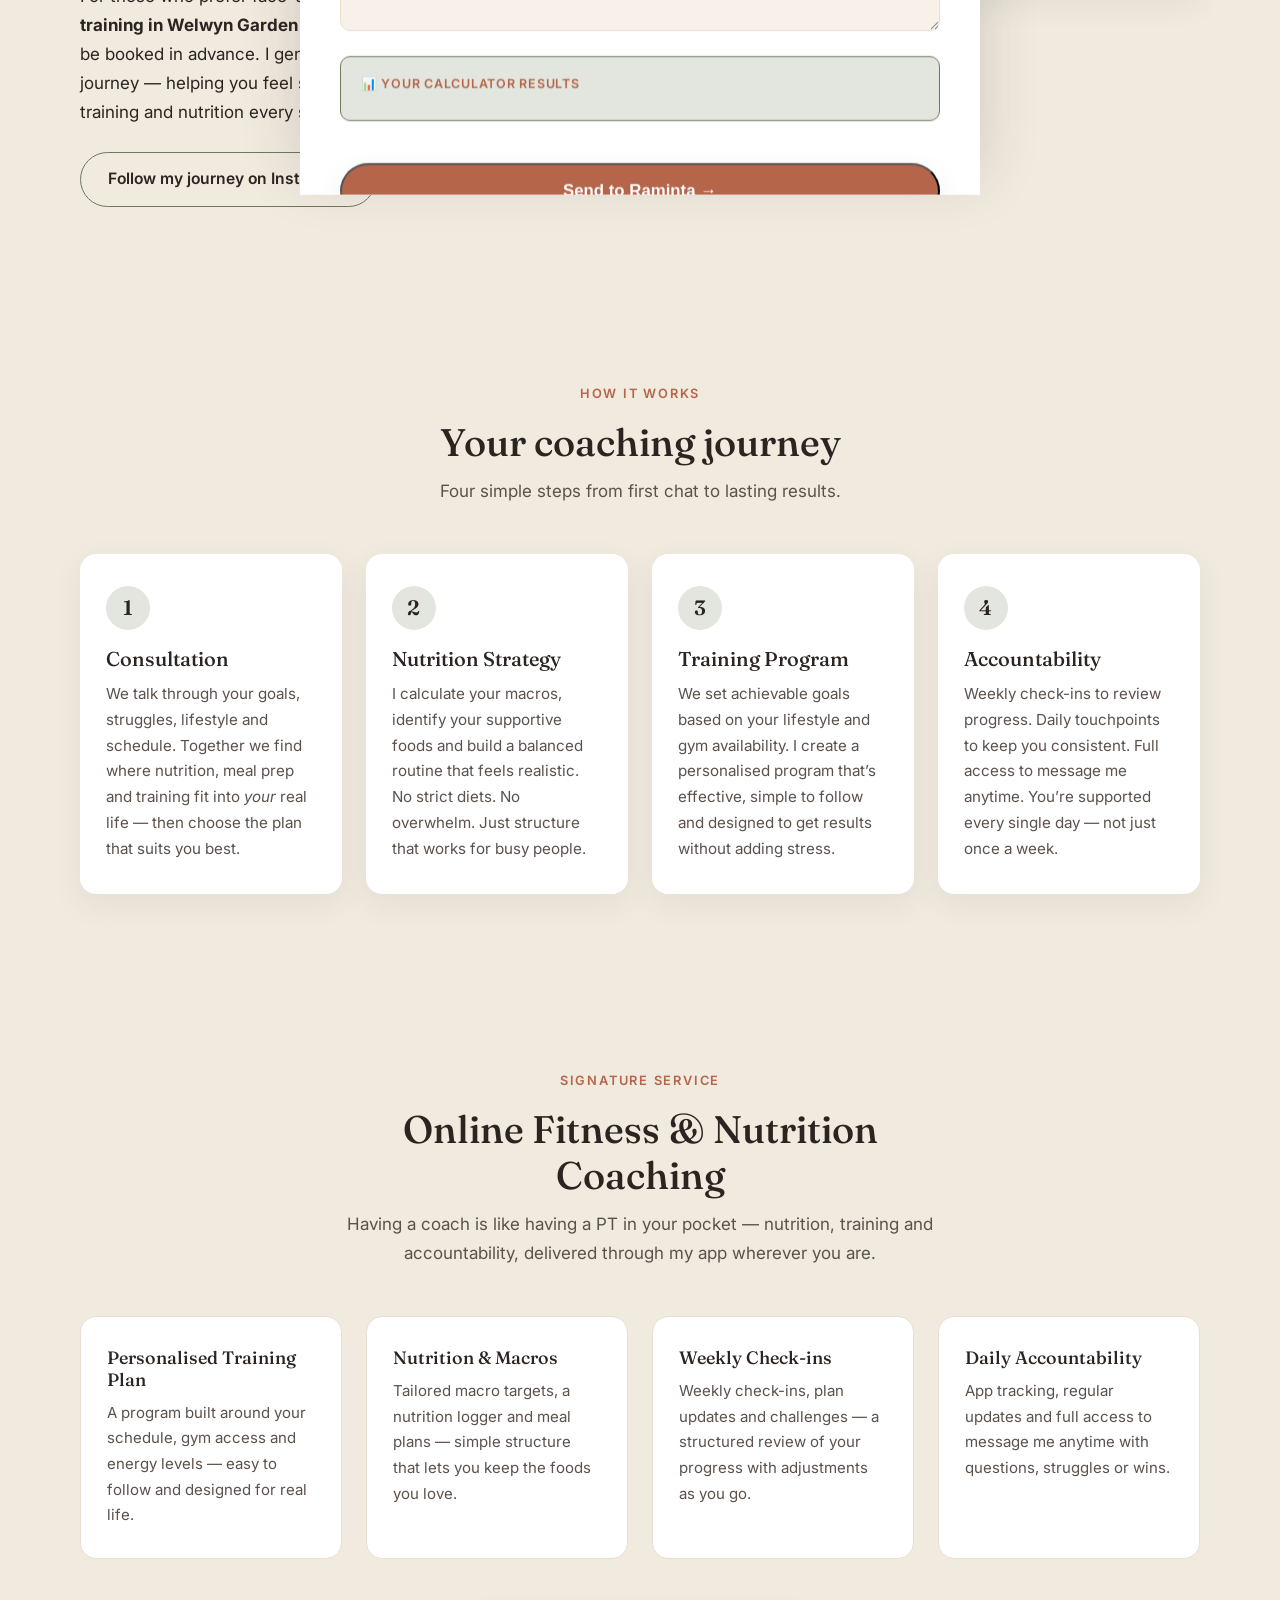
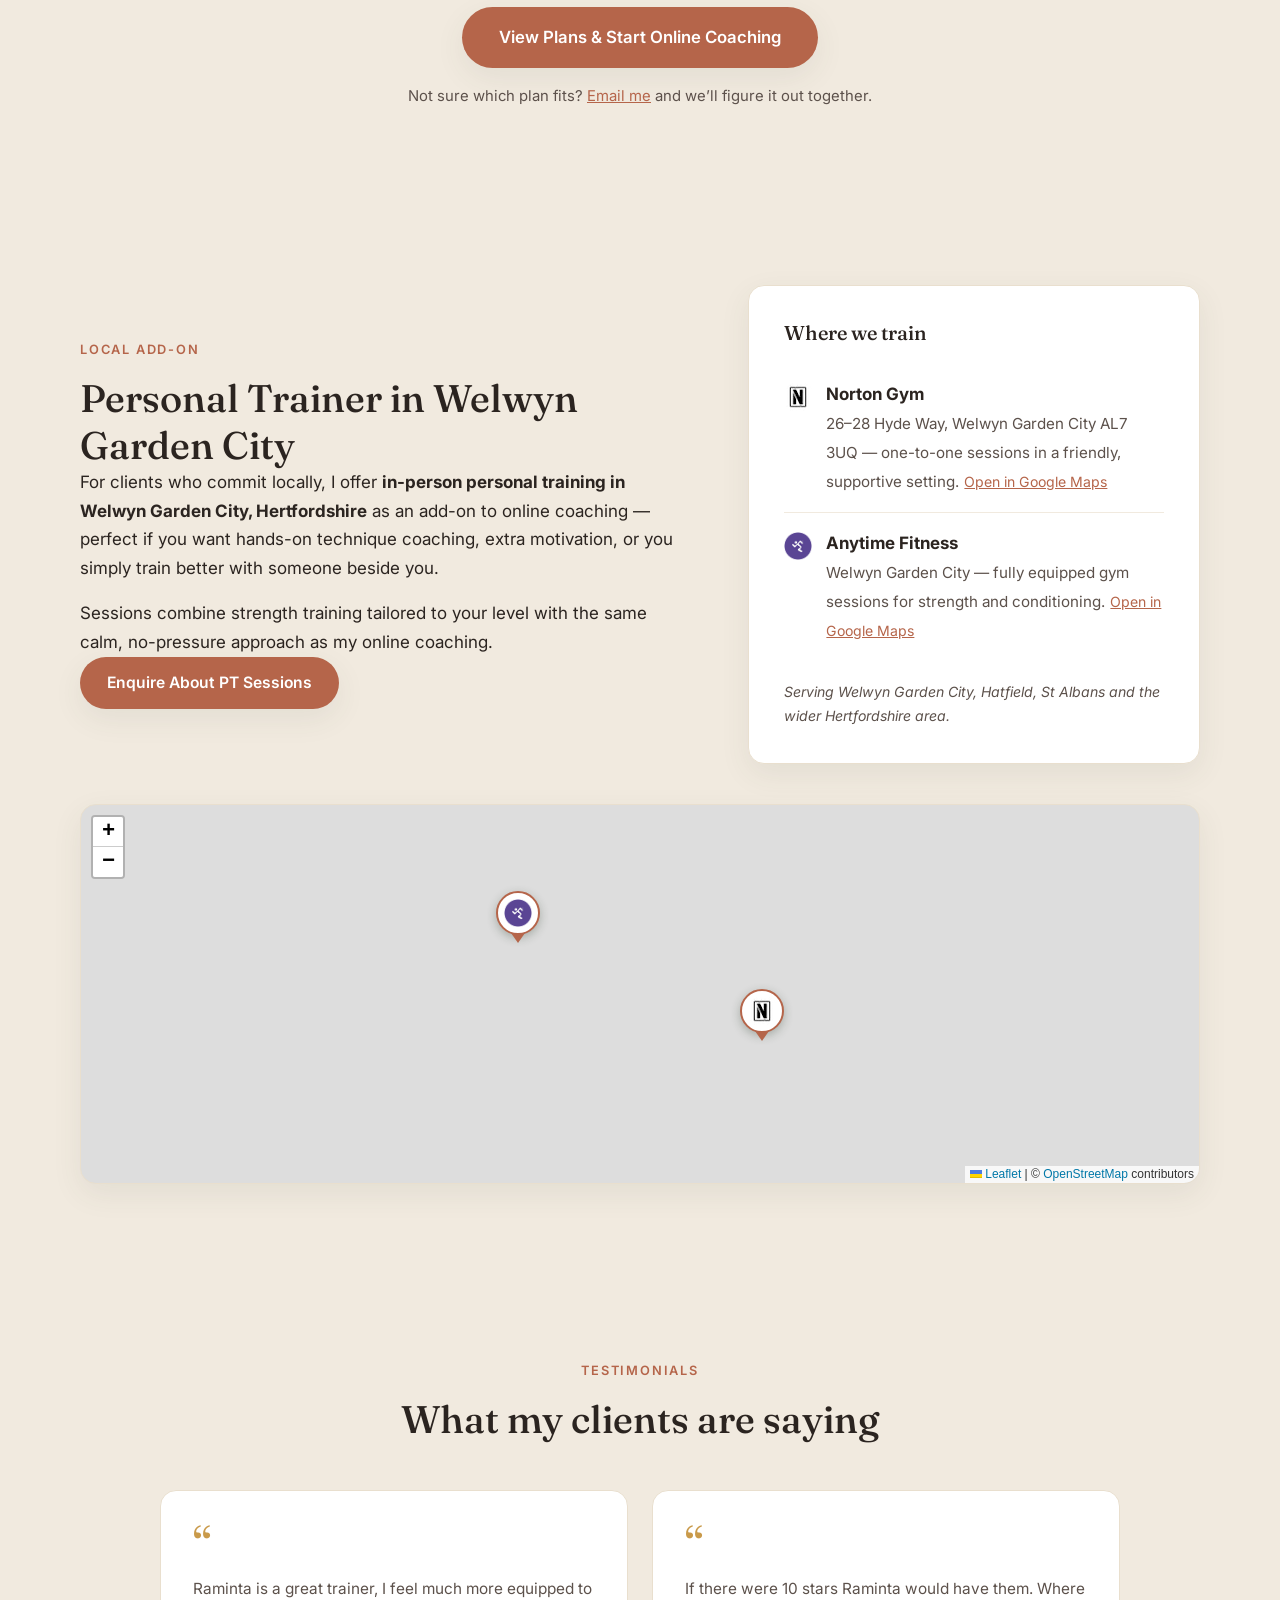
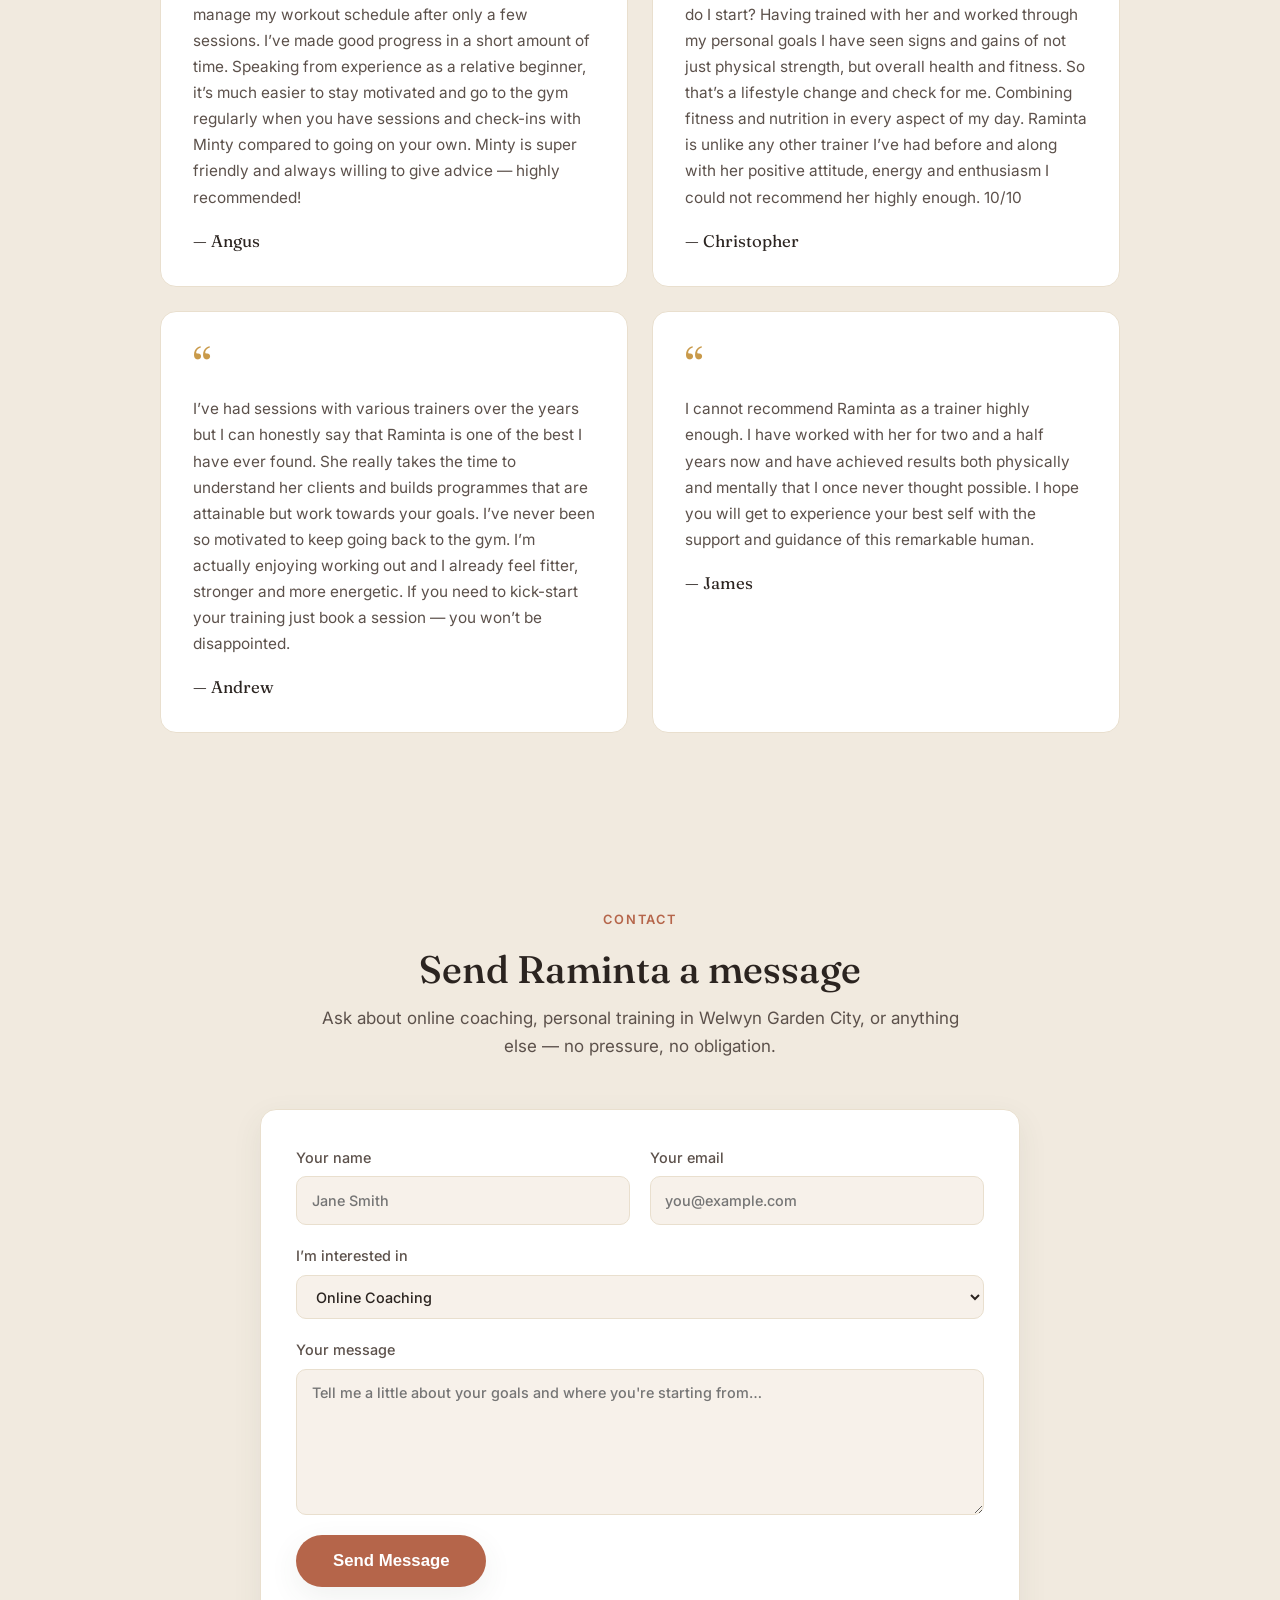
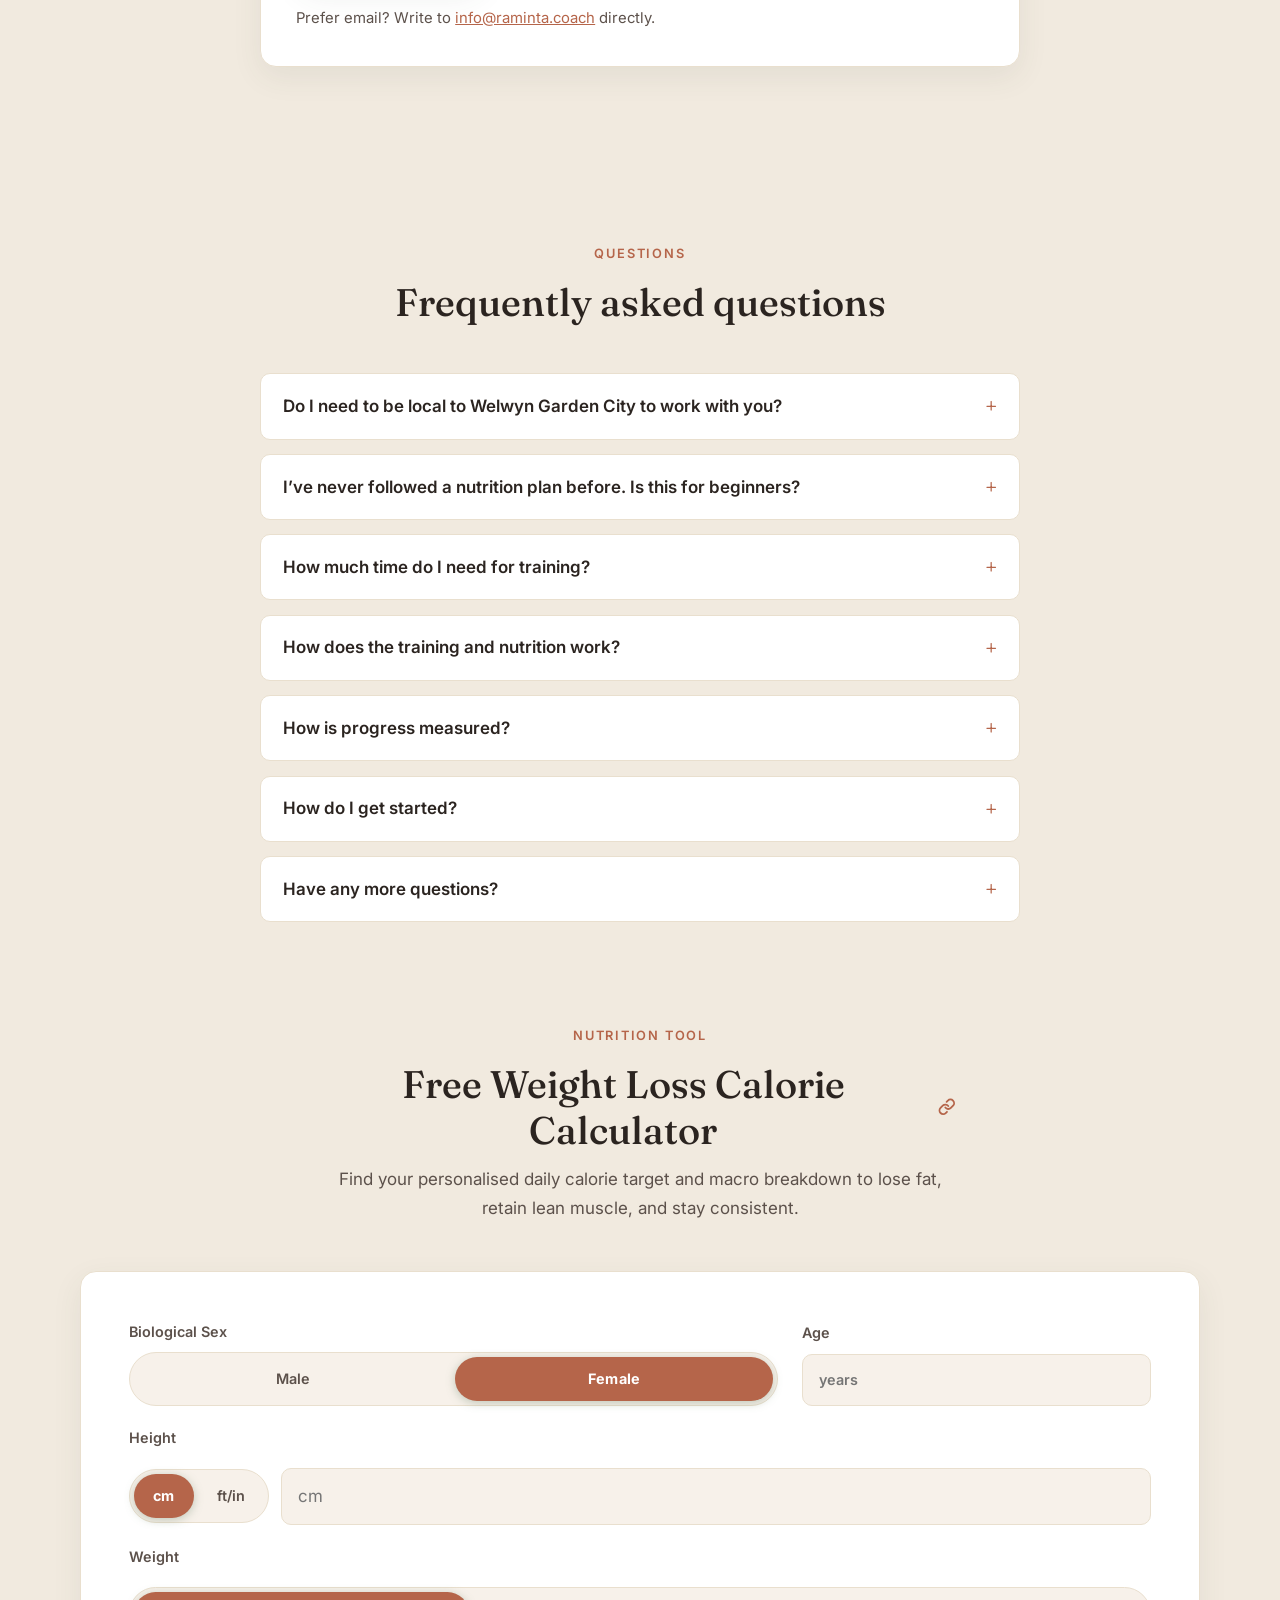
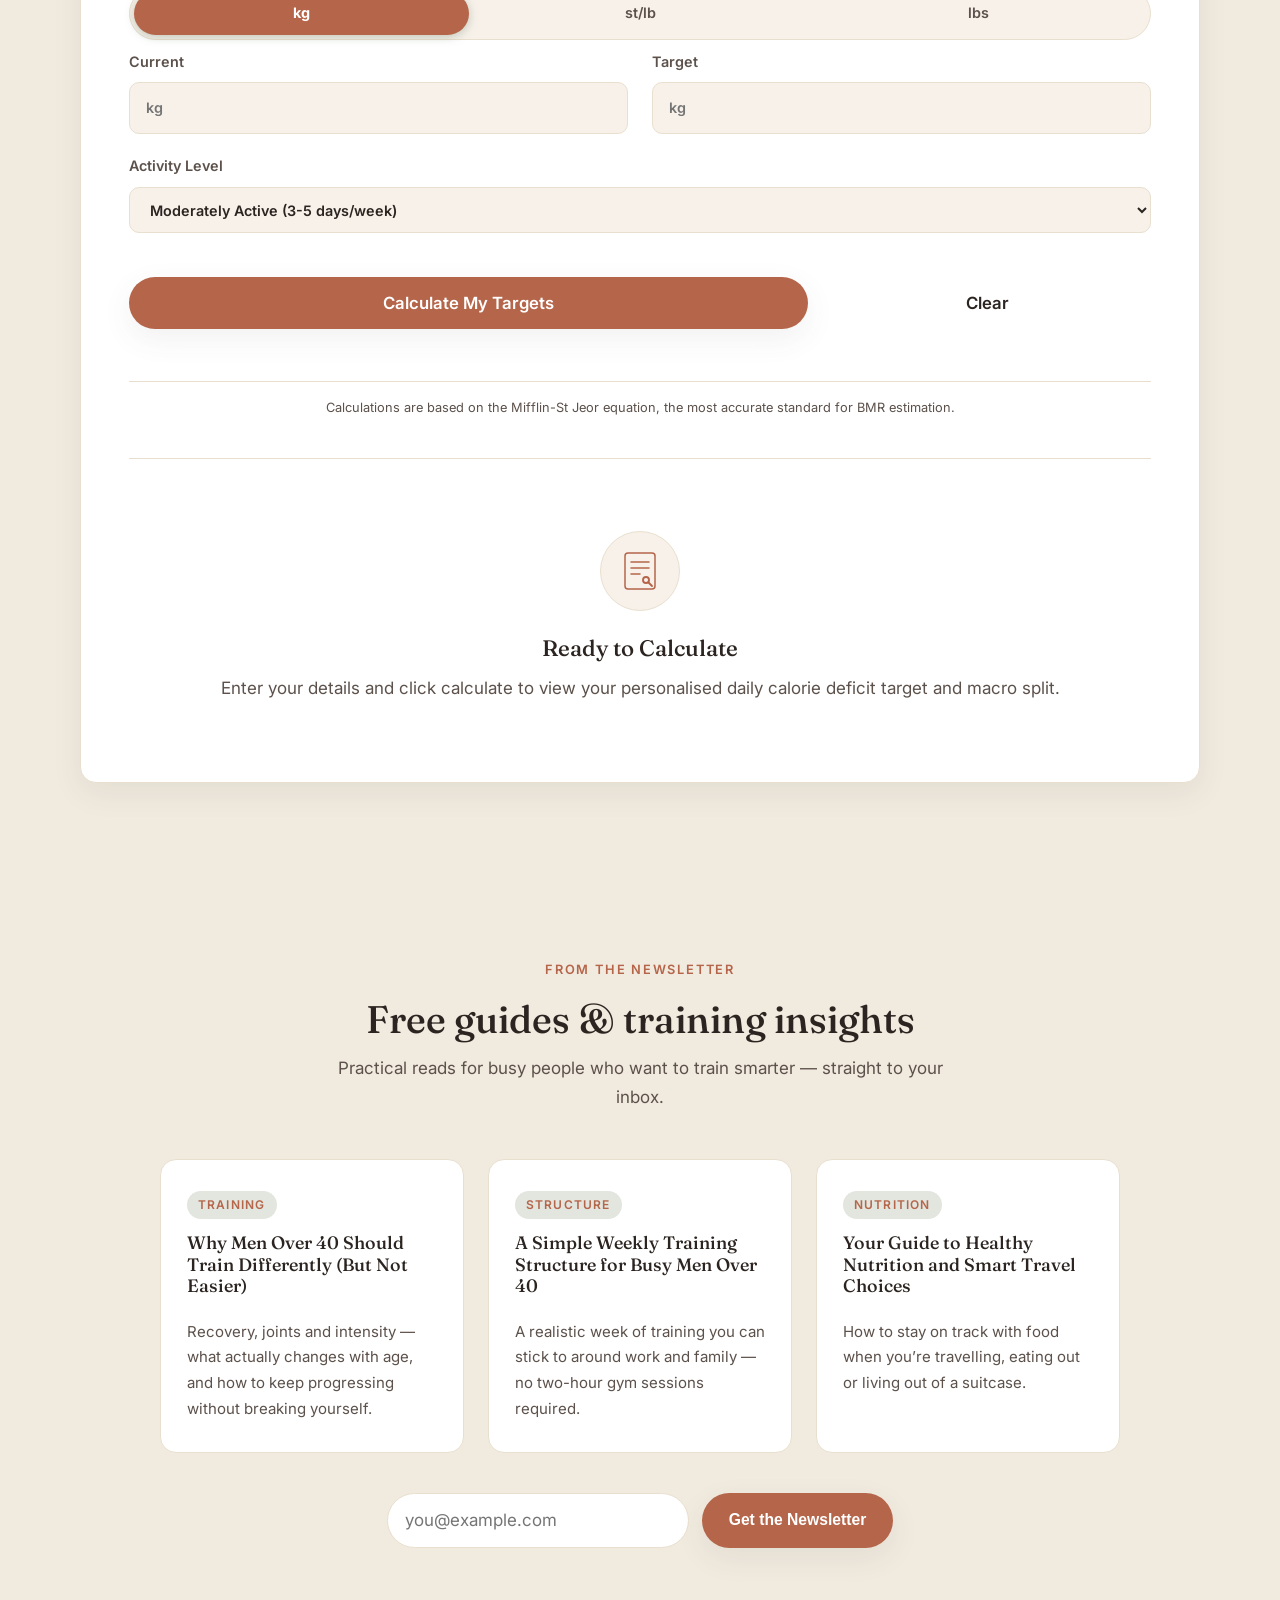
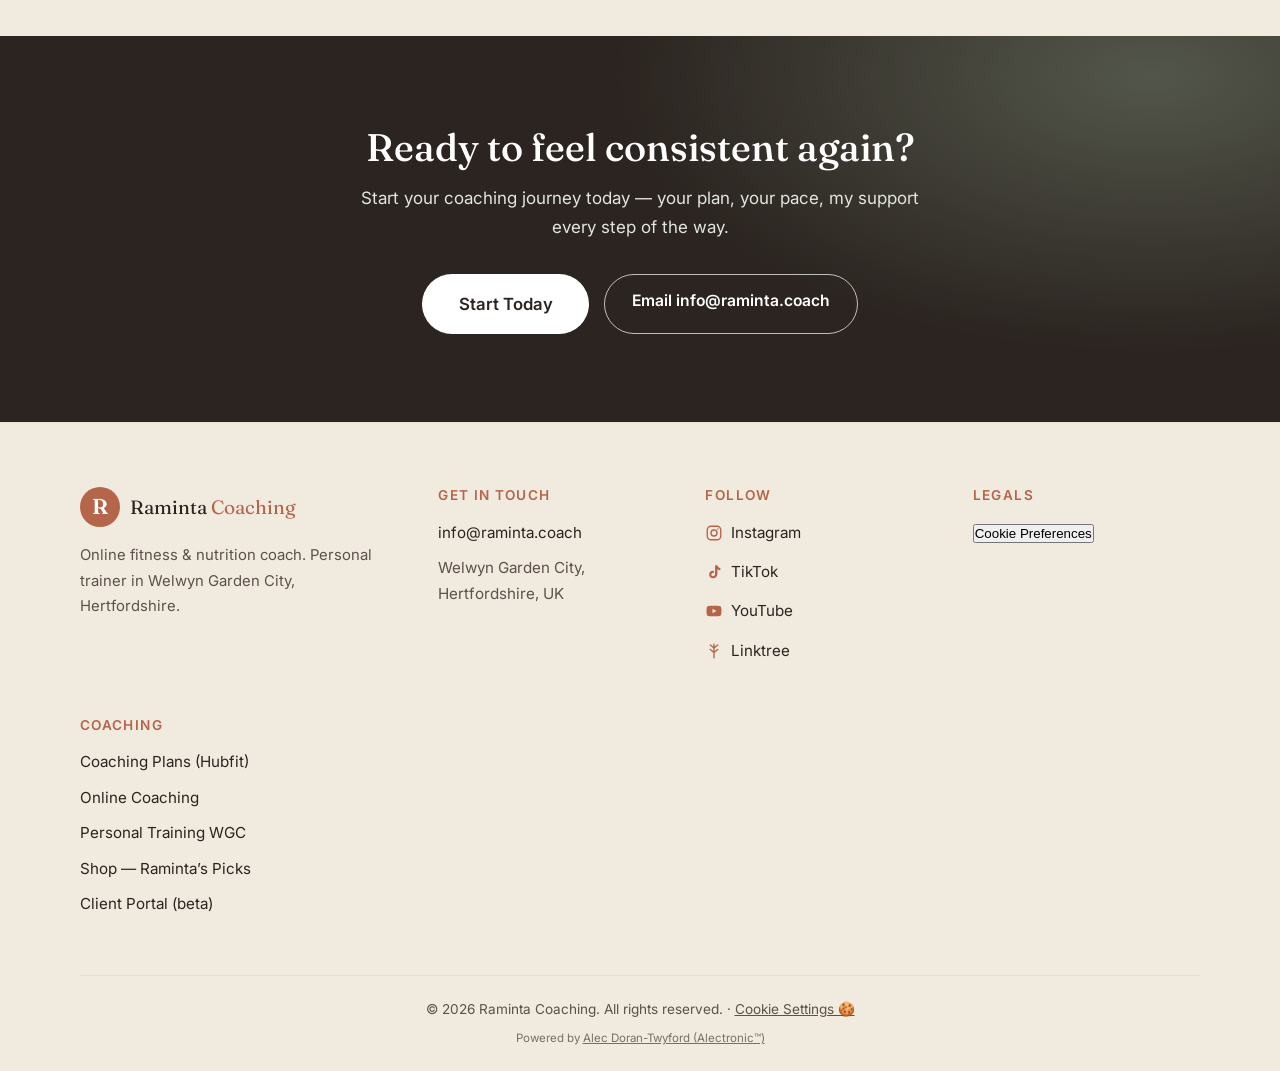
==== commit 6147b44a: "Fix: restore missing content in index.html and correctly inject headers/footers in all HTML files" ====
--- a/index.html
+++ b/index.html
@@ -315,8 +315,7 @@
 </head>
 <body>
 
-  <!-- ===== Header ===== -->
-  
+  <!-- Header injected by app.js -->
 
   <main>
     <!-- ===== Hero ===== -->
@@ -546,11 +545,539 @@
         <div class="testimonials">
           <blockquote class="testimonial reveal">
             <p>Raminta is a great trainer, I feel much more equipped to manage my workout schedule after only a few sessions. I&rsquo;ve made good progress in a short amount of time. Speaking from experience as a relative beginner, it&rsquo;s much easier to stay motivated and go to the gym regularly when you have sessions and check-ins with Minty compared to going on your own. Minty is super friendly and always willing to give advice — highly recommended!</p>
-            
+            <footer>— Angus</footer>
+          </blockquote>
+          <blockquote class="testimonial reveal">
+            <p>If there were 10 stars Raminta would have them. Where do I start? Having trained with her and worked through my personal goals I have seen signs and gains of not just physical strength, but overall health and fitness. So that&rsquo;s a lifestyle change and check for me. Combining fitness and nutrition in every aspect of my day. Raminta is unlike any other trainer I&rsquo;ve had before and along with her positive attitude, energy and enthusiasm I could not recommend her highly enough. 10/10</p>
+            <footer>— Christopher</footer>
+          </blockquote>
+          <blockquote class="testimonial reveal">
+            <p>I&rsquo;ve had sessions with various trainers over the years but I can honestly say that Raminta is one of the best I have ever found. She really takes the time to understand her clients and builds programmes that are attainable but work towards your goals. I&rsquo;ve never been so motivated to keep going back to the gym. I&rsquo;m actually enjoying working out and I already feel fitter, stronger and more energetic. If you need to kick-start your training just book a session — you won&rsquo;t be disappointed.</p>
+            <footer>— Andrew</footer>
+          </blockquote>
+          <blockquote class="testimonial reveal">
+            <p>I cannot recommend Raminta as a trainer highly enough. I have worked with her for two and a half years now and have achieved results both physically and mentally that I once never thought possible. I hope you will get to experience your best self with the support and guidance of this remarkable human.</p>
+            <footer>— James</footer>
+          </blockquote>
+        </div>
+      </div>
+    </section>
+
+    <!-- ===== Contact form ===== -->
+    <section class="section section-tinted" id="contact">
+      <div class="container container-narrow">
+        <div class="section-head reveal">
+          <p class="eyebrow">Contact</p>
+          <h2>Send Raminta a message</h2>
+          <p class="section-sub">Ask about online coaching, personal training in Welwyn Garden City, or anything else — no pressure, no obligation.</p>
+        </div>
+        <form class="contact-form reveal" action="https://formsubmit.co/info@raminta.coach" method="POST">
+          <input type="hidden" name="_subject" value="New enquiry from raminta.coach">
+          <input type="hidden" name="_template" value="table">
+          <input type="hidden" name="_captcha" value="false">
+          <input type="hidden" name="_next" value="https://raminta.coach/thanks.html">
+          <input type="text" name="_honey" class="honeypot" tabindex="-1" autocomplete="off" aria-hidden="true">
+          <div class="form-row">
+            <label>
+              Your name
+              <input type="text" name="name" required autocomplete="name" placeholder="Jane Smith">
+            </label>
+            <label>
+              Your email
+              <input type="email" name="email" required autocomplete="email" placeholder="you@example.com">
+            </label>
+          </div>
+          <label>
+            I&rsquo;m interested in
+            <select name="interest">
+              <option>Online Coaching</option>
+              <option>Personal Training (Welwyn Garden City)</option>
+              <option>Online Coaching + Personal Training</option>
+              <option>Something else</option>
+            </select>
+          </label>
+          <label>
+            Your message
+            <textarea name="message" rows="5" required placeholder="Tell me a little about your goals and where you're starting from…"></textarea>
+          </label>
+          <button type="submit" class="btn btn-primary btn-lg" data-track="contact_form_submit" data-track-label="Send Message — contact form">Send Message</button>
+          <p class="cta-note">Prefer email? Write to <a href="mailto:info@raminta.coach">info@raminta.coach</a> directly.</p>
+        </form>
+      </div>
+    </section>
+
+    <!-- ===== FAQ ===== -->
+    <section class="section" id="faq">
+      <div class="container container-narrow">
+        <div class="section-head reveal">
+          <p class="eyebrow">Questions</p>
+          <h2>Frequently asked questions</h2>
+        </div>
+        <div class="faq reveal">
+          <details>
+            <summary>Do I need to be local to Welwyn Garden City to work with you?</summary>
+            <p>Not at all. Online coaching is my main service and works wherever you are — the app, check-ins and daily support are all remote. In-person PT is an optional add-on for local clients in Welwyn Garden City and Hertfordshire.</p>
+          </details>
+          <details>
+            <summary>I&rsquo;ve never followed a nutrition plan before. Is this for beginners?</summary>
+            <p>Yes. Everything is personalised to your starting point. We begin with simple structure — no calorie obsession, no cutting out the foods you love — and build from there.</p>
+          </details>
+          <details>
+            <summary>How much time do I need for training?</summary>
+            <p>Your plan is built around your schedule and gym availability, not the other way round. Most clients train 2–4 times per week with sessions that fit into busy days.</p>
+          </details>
+          <details>
+            <summary>How does the training and nutrition work?</summary>
+            <p>After our initial assessment I will work out your fitness and nutrition plans and give you access to an app where I can monitor your progress. All you have to do is log what you eat and train!</p>
+          </details>
+          <details>
+            <summary>How is progress measured?</summary>
+            <p>We&rsquo;ll use progress photos, weigh-ins and measurements, which are compared in a chart — so you can see the trend, not just a single number.</p>
+          </details>
+          <details>
+            <summary>How do I get started?</summary>
+            <p>Choose a plan on <a href="https://app.hubfit.com/plans/688387865c56841b3dd9c6ea" target="_blank" rel="noopener">Hubfit</a>, or email <a href="mailto:info@raminta.coach">info@raminta.coach</a> for a free consultation and we&rsquo;ll find the right fit together.</p>
+          </details>
+          <details>
+            <summary>Have any more questions?</summary>
+            <p>Feel free to reach out via <a href="https://www.instagram.com/ramintacoaching/" target="_blank" rel="noopener">Instagram</a> or <a href="mailto:info@raminta.coach">email</a> and I&rsquo;ll be more than happy to answer anything at all.</p>
+          </details>
+        </div>
+      </div>
+    </section>
+
+    <!-- ===== Calorie Calculator ===== -->
+    <section class="section" id="calorie-calculator">
+      <div class="container">
+        <div class="section-head reveal">
+          <p class="eyebrow">Nutrition Tool</p>
+          <h2 class="section-title-with-share">
+            Free Weight Loss Calorie Calculator
+            <button type="button" class="copy-anchor-btn" data-anchor="calorie-calculator" title="Copy link to this section" aria-label="Copy link to this section">
+              <svg class="icon-link" viewBox="0 0 24 24" fill="none" stroke="currentColor" stroke-width="2.5" stroke-linecap="round" stroke-linejoin="round">
+                <path d="M10 13a5 5 0 0 0 7.54.54l3-3a5 5 0 0 0-7.07-7.07l-1.72 1.71"></path>
+                <path d="M14 11a5 5 0 0 0-7.54-.54l-3 3a5 5 0 0 0 7.07 7.07l1.71-1.71"></path>
+              </svg>
+              <svg class="icon-check" viewBox="0 0 24 24" fill="none" stroke="currentColor" stroke-width="2.5" stroke-linecap="round" stroke-linejoin="round" style="display: none;">
+                <polyline points="20 6 9 17 4 12"></polyline>
+              </svg>
+            </button>
+          </h2>
+          <p class="section-sub">Find your personalised daily calorie target and macro breakdown to lose fat, retain lean muscle, and stay consistent.</p>
+        </div>
+        
+        <!-- Wrapped in a single card container -->
+        <div class="calc-card calculator-container reveal">
+          <div class="calculator-layout height-mode-cm weight-mode-kg">
+            <!-- Inputs Column -->
+             <div class="calc-column calc-inputs">
+              <form id="calorie-form" novalidate>
+                <!-- Sex and Age Row -->
+                <div class="calc-row-sex-age">
+                  <div class="sex-toggle-container">
+                    <span class="input-group-label">Biological Sex</span>
+                    <div class="toggle-group button-toggle" id="gender-toggle">
+                      <input type="radio" id="gender-male" name="gender" value="male">
+                      <label for="gender-male" class="toggle-btn">Male</label>
+
+                      <input type="radio" id="gender-female" name="gender" value="female" checked>
+                      <label for="gender-female" class="toggle-btn">Female</label>
+                    </div>
+                  </div>
+
+                  <label for="calc-age">
+                    Age
+                    <input type="number" id="calc-age" min="15" max="100" placeholder="years" required>
+                  </label>
+                </div>
+
+                <!-- Height: label above, toggle + input below -->
+                <div class="field-group">
+                  <span class="input-group-label">Height</span>
+                  <div class="field-controls-row">
+                    <div class="toggle-group button-toggle" id="height-unit-toggle">
+                      <input type="radio" id="height-unit-cm" name="heightUnits" value="cm" checked>
+                      <label for="height-unit-cm" class="toggle-btn">cm</label>
+
+                      <input type="radio" id="height-unit-ft" name="heightUnits" value="ft">
+                      <label for="height-unit-ft" class="toggle-btn">ft/in</label>
+                    </div>
+
+                    <!-- Metric Height -->
+                    <div class="height-only-cm field-input-wrap">
+                      <input type="number" id="calc-height" min="100" max="250" placeholder="cm" required>
+                    </div>
+                    <!-- Imperial Height -->
+                    <div class="height-only-ft field-input-wrap">
+                      <div class="height-ft-in-inputs">
+                        <input type="number" id="calc-height-ft" min="3" max="8" placeholder="ft">
+                        <input type="number" id="calc-height-in" min="0" max="11" placeholder="in">
+                      </div>
+                    </div>
+                  </div>
+                </div>
+
+                <!-- Weight: label above, toggle inline below -->
+                <div class="weight-section-container">
+                  <span class="input-group-label">Weight</span>
+                  <div class="weight-header-row">
+                    <div class="toggle-group button-toggle" id="weight-unit-toggle">
+                      <input type="radio" id="weight-unit-kg" name="weightUnits" value="kg" checked>
+                      <label for="weight-unit-kg" class="toggle-btn">kg</label>
+
+                      <input type="radio" id="weight-unit-st" name="weightUnits" value="st">
+                      <label for="weight-unit-st" class="toggle-btn">st/lb</label>
+
+                      <input type="radio" id="weight-unit-lbs" name="weightUnits" value="lbs">
+                      <label for="weight-unit-lbs" class="toggle-btn">lbs</label>
+                    </div>
+                  </div>
+
+                  <div class="weight-inputs-grid">
+                    <!-- Current Weight Input Area -->
+                    <div class="weight-input-box">
+                      <!-- KG Mode -->
+                      <label for="calc-weight" class="weight-only-kg">
+                        Current
+                        <input type="number" id="calc-weight" min="30" max="300" placeholder="kg" required>
+                      </label>
+                      <!-- Stone + Lbs Mode -->
+                      <div class="weight-only-st">
+                        <span class="weight-sublabel">Current</span>
+                        <div class="height-ft-in-inputs">
+                          <input type="number" id="calc-weight-st" min="4" max="50" placeholder="st">
+                          <input type="number" id="calc-weight-st-lbs" min="0" max="13" placeholder="lbs">
+                        </div>
+                      </div>
+                      <!-- Lbs Mode -->
+                      <label for="calc-weight-lbs" class="weight-only-lbs">
+                        Current
+                        <input type="number" id="calc-weight-lbs" min="60" max="600" placeholder="lbs">
+                      </label>
+                    </div>
+
+                    <!-- Target Weight Input Area -->
+                    <div class="weight-input-box">
+                      <!-- KG Mode -->
+                      <label for="calc-target-weight" class="weight-only-kg">
+                        Target
+                        <input type="number" id="calc-target-weight" min="30" max="300" placeholder="kg">
+                      </label>
+                      <!-- Stone + Lbs Mode -->
+                      <div class="weight-only-st">
+                        <span class="weight-sublabel">Target</span>
+                        <div class="height-ft-in-inputs">
+                          <input type="number" id="calc-target-weight-st" min="4" max="50" placeholder="st">
+                          <input type="number" id="calc-target-weight-st-lbs" min="0" max="13" placeholder="lbs">
+                        </div>
+                      </div>
+                      <!-- Lbs Mode -->
+                      <label for="calc-target-weight-lbs" class="weight-only-lbs">
+                        Target
+                        <input type="number" id="calc-target-weight-lbs" min="60" max="600" placeholder="lbs">
+                      </label>
+                    </div>
+                  </div>
+                </div>
+
+                <!-- Activity Level (Takes full width) -->
+                <div>
+                  <label for="calc-activity">
+                    Activity Level
+                    <select id="calc-activity" required>
+                      <option value="1.2">Sedentary (Little/no exercise)</option>
+                      <option value="1.375">Lightly Active (1-3 days/week)</option>
+                      <option value="1.55" selected>Moderately Active (3-5 days/week)</option>
+                      <option value="1.725">Very Active (6-7 days/week)</option>
+                      <option value="1.9">Extremely Active (Daily hard training/job)</option>
+                    </select>
+                  </label>
+                </div>
+
+                <div class="calc-actions-row">
+                  <button type="submit" class="btn btn-primary btn-lg btn-calc-submit">Calculate My Targets</button>
+                  <button type="button" id="calc-clear-btn" class="btn btn-ghost btn-lg btn-calc-clear">Clear</button>
+                </div>
+                
+                <p class="form-note">
+                  Calculations are based on the Mifflin-St Jeor equation, the most accurate standard for BMR estimation.
+                </p>
+              </form>
+            </div>
+
+            <!-- Results Column -->
+            <div class="calc-column calc-results" id="calculator-results">
+              <div class="results-prompt">
+                <div class="prompt-icon" aria-hidden="true">
+                  <svg viewBox="0 0 64 64" width="48" height="48" fill="none" stroke="currentColor" stroke-width="2" stroke-linecap="round">
+                    <rect x="12" y="8" width="40" height="48" rx="4"/>
+                    <line x1="20" y1="20" x2="44" y2="20"/>
+                    <line x1="20" y1="28" x2="44" y2="28"/>
+                    <line x1="20" y1="36" x2="32" y2="36"/>
+                    <circle cx="40" cy="44" r="4" stroke-width="2.5"/>
+                    <line x1="43" y1="47" x2="48" y2="52" stroke-width="2.5"/>
+                  </svg>
+                </div>
+                <h3>Ready to Calculate</h3>
+                <p>Enter your details and click calculate to view your personalised daily calorie deficit target and macro split.</p>
+              </div>
+              
+              <div class="results-content" style="display: none;">
+                <div class="tdee-banner">
+                  <span>Daily Maintenance:</span>
+                  <strong id="results-tdee">2,350 kcal</strong>
+                </div>
+
+                <!-- Deficit Tabs -->
+                <h3 class="results-heading">Choose Your Weight Loss Goal:</h3>
+                <div class="deficit-tabs">
+                  <button type="button" class="deficit-tab active" data-deficit="500">
+                    <div class="deficit-info">
+                      <span class="tab-title">Standard Deficit</span>
+                      <span class="tab-rate">Lose ~0.5 kg (1 lb) / week</span>
+                    </div>
+                    <span class="tab-calories" id="calories-standard">1,850 kcal</span>
+                  </button>
+                  <button type="button" class="deficit-tab" data-deficit="250">
+                    <div class="deficit-info">
+                      <span class="tab-title">Mild Deficit</span>
+                      <span class="tab-rate">Lose ~0.25 kg (0.5 lb) / week</span>
+                    </div>
+                    <span class="tab-calories" id="calories-mild">2,100 kcal</span>
+                  </button>
+                  <button type="button" class="deficit-tab" data-deficit="1000">
+                    <div class="deficit-info">
+                      <span class="tab-title">Extreme Deficit</span>
+                      <span class="tab-rate">Lose ~1.0 kg (2 lbs) / week</span>
+                    </div>
+                    <span class="tab-calories" id="calories-extreme">1,350 kcal</span>
+                  </button>
+                </div>
+
+
+                <!-- Weight Progress Graph -->
+                <div class="weight-progress-card" id="weight-progress-section" style="display: none;">
+                  <div class="weight-progress-header">
+                    <span>Target Timeline:</span>
+                    <strong id="weight-loss-duration">20 weeks</strong>
+                  </div>
+                  <div class="weight-progress-bar-container">
+                    <div class="weight-progress-node start-node">
+                      <span class="node-label">Current</span>
+                      <strong class="node-val" id="weight-start-val">85 kg</strong>
+                    </div>
+                    <div class="weight-progress-line-wrapper">
+                      <div class="weight-progress-line">
+                        <div class="weight-progress-fill"></div>
+                        <div class="weight-progress-flag">
+                          <span id="weight-loss-total">-10 kg</span>
+                        </div>
+                      </div>
+                    </div>
+                    <div class="weight-progress-node target-node">
+                      <span class="node-label">Target</span>
+                      <strong class="node-val" id="weight-target-val">75 kg</strong>
+                    </div>
+                  </div>
+                </div>
+
+                <!-- Safe minimum warning -->
+                <div id="safety-warning" class="safety-warning" style="display: none;">
+                  <strong>⚠️ Note on Safety:</strong> We have adjusted this target to a healthy baseline floor (<span id="safety-limit">1,200</span> kcal). Going below this is not recommended.
+                </div>
+
+                <!-- Macros section -->
+                <div class="macros-breakdown">
+                  <h3 class="results-heading">Daily Macronutrient Targets (<span id="active-deficit-calories">1,850 kcal</span>):</h3>
+                  <div class="macro-bars">
+                    <div class="macro-bar-item">
+                      <div class="macro-info">
+                        <strong class="macro-name">Protein (30%)</strong>
+                        <span class="macro-val" id="macro-protein">139g</span>
+                      </div>
+                      <div class="progress-bg"><div class="progress-bar bar-protein"></div></div>
+                      <span class="macro-desc">Supports muscle retention &amp; satiety</span>
+                    </div>
+                    <div class="macro-bar-item">
+                      <div class="macro-info">
+                        <strong class="macro-name">Fats (30%)</strong>
+                        <span class="macro-val" id="macro-fat">62g</span>
+                      </div>
+                      <div class="progress-bg"><div class="progress-bar bar-fat"></div></div>
+                      <span class="macro-desc">Essential for hormone &amp; joint health</span>
+                    </div>
+                    <div class="macro-bar-item">
+                      <div class="macro-info">
+                        <strong class="macro-name">Carbohydrates (40%)</strong>
+                        <span class="macro-val" id="macro-carb">185g</span>
+                      </div>
+                      <div class="progress-bg"><div class="progress-bar bar-carb"></div></div>
+                      <span class="macro-desc">Fuel for energy &amp; workout performance</span>
+                    </div>
+                  </div>
+                </div>
+              </div>
+
+              <!-- Post-results CTA band -->
+              <div class="calc-post-results-cta" id="post-results-cta">
+                <p class="cta-nudge">
+                  <strong>Want a personalised plan built around these numbers?</strong>
+                  Send your results to Raminta and she'll reach out with next steps &mdash; no obligation.
+                </p>
+                <button type="button" id="open-cta-btn" class="btn btn-primary btn-lg">
+                  Get My Personalised Plan &rarr;
+                </button>
+              </div>
+            </div>
+          </div>
+        </div>
+      </div>
+    </section>
+
+    <!-- CTA Drawer Overlay -->
+    <div class="cta-overlay" id="cta-overlay" aria-modal="true" role="dialog" aria-label="Get your personalised plan">
+      <div class="cta-backdrop" id="cta-backdrop"></div>
+      <div class="cta-drawer" id="cta-drawer">
+        <div class="cta-drawer-handle" aria-hidden="true"></div>
+        <button class="cta-drawer-close" id="cta-close-btn" aria-label="Close">
+          <svg width="18" height="18" viewBox="0 0 24 24" fill="none" stroke="currentColor" stroke-width="2.5" stroke-linecap="round">
+            <line x1="18" y1="6" x2="6" y2="18"/><line x1="6" y1="6" x2="18" y2="18"/>
+          </svg>
+        </button>
+
+        <div id="cta-form-state">
+          <h2>Get your personalised plan &#127807;</h2>
+          <p class="cta-sub">Your calorie targets are a great starting point. Share a few details and Raminta will reach out with a plan tailored specifically to you &mdash; no obligation, no pressure.</p>
+
+          <form class="cta-form" id="cta-enquiry-form"
+                action="https://formsubmit.co/info@raminta.coach"
+                method="POST">
+
+            <input type="hidden" name="_subject" value="Calculator Lead &mdash; Personalised Plan Request">
+            <input type="hidden" name="_template" value="table">
+            <input type="hidden" name="_captcha" value="false">
+            <input type="hidden" name="_next" value="https://raminta.coach/thanks.html">
+            <input type="text" name="_honey" class="honeypot" tabindex="-1" autocomplete="off" aria-hidden="true" style="display:none;">
+            <input type="hidden" name="Calorie Results" id="hidden-results">
+
+            <div class="form-row-2">
+              <label>
+                Your name
+                <input type="text" name="name" required autocomplete="name" placeholder="Jane Smith">
+              </label>
+              <label>
+                Your email
+                <input type="email" name="email" required autocomplete="email" placeholder="you@example.com">
+              </label>
+            </div>
+
+            <label>
+              Your goal
+              <select name="goal">
+                <option value="">Select your main goal&hellip;</option>
+                <option>Lose weight / body fat</option>
+                <option>Build muscle &amp; tone up</option>
+                <option>Improve overall fitness</option>
+                <option>Improve nutrition habits</option>
+                <option>Something else</option>
+              </select>
+            </label>
+
+            <label>
+              I'm interested in
+              <select name="interest">
+                <option>Online Coaching</option>
+                <option>Personal Training (Welwyn Garden City)</option>
+                <option>Online Coaching + Personal Training</option>
+                <option>Just curious / not sure yet</option>
+              </select>
+            </label>
+
+            <label>
+              Anything else you'd like to share? <span class="text-optional">(optional)</span>
+              <textarea name="message" rows="3" placeholder="e.g. current struggles, schedule, questions for Raminta&hellip;"></textarea>
+            </label>
+
+            <div class="cta-results-badge" id="cta-results-badge">
+              <span class="badge-label">&#128202; Your calculator results</span>
+              <div class="badge-lines" id="cta-results-summary"></div>
+            </div>
+
+            <button type="submit" class="btn btn-primary btn-lg btn-cta-submit">
+              Send to Raminta &rarr;
+            </button>
+
+            <p class="privacy-note">
+              Your details are only used to respond to your enquiry. &nbsp;<a href="mailto:info@raminta.coach">info@raminta.coach</a>
+            </p>
+          </form>
+        </div>
+
+        <div class="cta-success" id="cta-success-state">
+          <div class="success-icon">
+            <svg width="28" height="28" viewBox="0 0 24 24" fill="none" stroke="currentColor" stroke-width="2.5" stroke-linecap="round"><polyline points="20 6 9 17 4 12"/></svg>
+          </div>
+          <h3>You're all set!</h3>
+          <p>Raminta will be in touch shortly.</p>
+        </div>
+      </div>
+    </div>
+
+    <!-- ===== Newsletter ===== -->
+    <section class="section section-tinted" id="newsletter">
+      <div class="container">
+        <div class="section-head reveal">
+          <p class="eyebrow">From the Newsletter</p>
+          <h2>Free guides &amp; training insights</h2>
+          <p class="section-sub">Practical reads for busy people who want to train smarter — straight to your inbox.</p>
+        </div>
+        <div class="cards newsletter-cards">
+          <article class="card reveal">
+            <span class="store-tag">Training</span>
+            <h3>Why Men Over 40 Should Train Differently (But Not Easier)</h3>
+            <p>Recovery, joints and intensity — what actually changes with age, and how to keep progressing without breaking yourself.</p>
+          </article>
+          <article class="card reveal">
+            <span class="store-tag">Structure</span>
+            <h3>A Simple Weekly Training Structure for Busy Men Over 40</h3>
+            <p>A realistic week of training you can stick to around work and family — no two-hour gym sessions required.</p>
+          </article>
+          <article class="card reveal">
+            <span class="store-tag">Nutrition</span>
+            <h3>Your Guide to Healthy Nutrition and Smart Travel Choices</h3>
+            <p>How to stay on track with food when you&rsquo;re travelling, eating out or living out of a suitcase.</p>
+          </article>
+        </div>
+        <form class="newsletter-form reveal" action="https://formsubmit.co/info@raminta.coach" method="POST">
+          <input type="hidden" name="_subject" value="Newsletter signup from raminta.coach">
+          <input type="hidden" name="_captcha" value="false">
+          <input type="hidden" name="_next" value="https://raminta.coach/thanks.html">
+          <input type="text" name="_honey" class="honeypot" tabindex="-1" autocomplete="off" aria-hidden="true">
+          <label class="visually-hidden" for="newsletter-email">Email address</label>
+          <input id="newsletter-email" type="email" name="email" required placeholder="you@example.com" autocomplete="email">
+          <button type="submit" class="btn btn-primary">Get the Newsletter</button>
+        </form>
+      </div>
+    </section>
+
+    <!-- ===== Final CTA ===== -->
+    <section class="section cta-band" id="start">
+      <div class="container reveal">
+        <h2>Ready to feel consistent again?</h2>
+        <p>Start your coaching journey today — your plan, your pace, my support every step of the way.</p>
+        <div class="hero-actions center">
+          <a class="btn btn-light btn-lg" href="https://app.hubfit.com/plans/688387865c56841b3dd9c6ea" target="_blank" rel="noopener" data-track="coaching_plans_click" data-track-label="Start Today — final CTA">Start Today</a>
+          <a class="btn btn-outline-light" href="mailto:info@raminta.coach">Email info@raminta.coach</a>
+        </div>
+      </div>
+    </section>
+  </main>
+
+  <!-- Footer injected by app.js -->
 <script src="assets/vendor/leaflet/leaflet.js"></script>
 <!-- Floating Cookie Button -->
   <button type="button" class="cookie-floating-btn" data-cc="show-preferencesModal" aria-label="Cookie Settings" title="Cookie Settings">&#127850;</button>
   <script src="js/content.js" defer></script>
-<script src="js/app.js?v=20260806" defer></script>
+  <script src="js/app.js?v=20260806" defer></script>
 </body>
 </html>
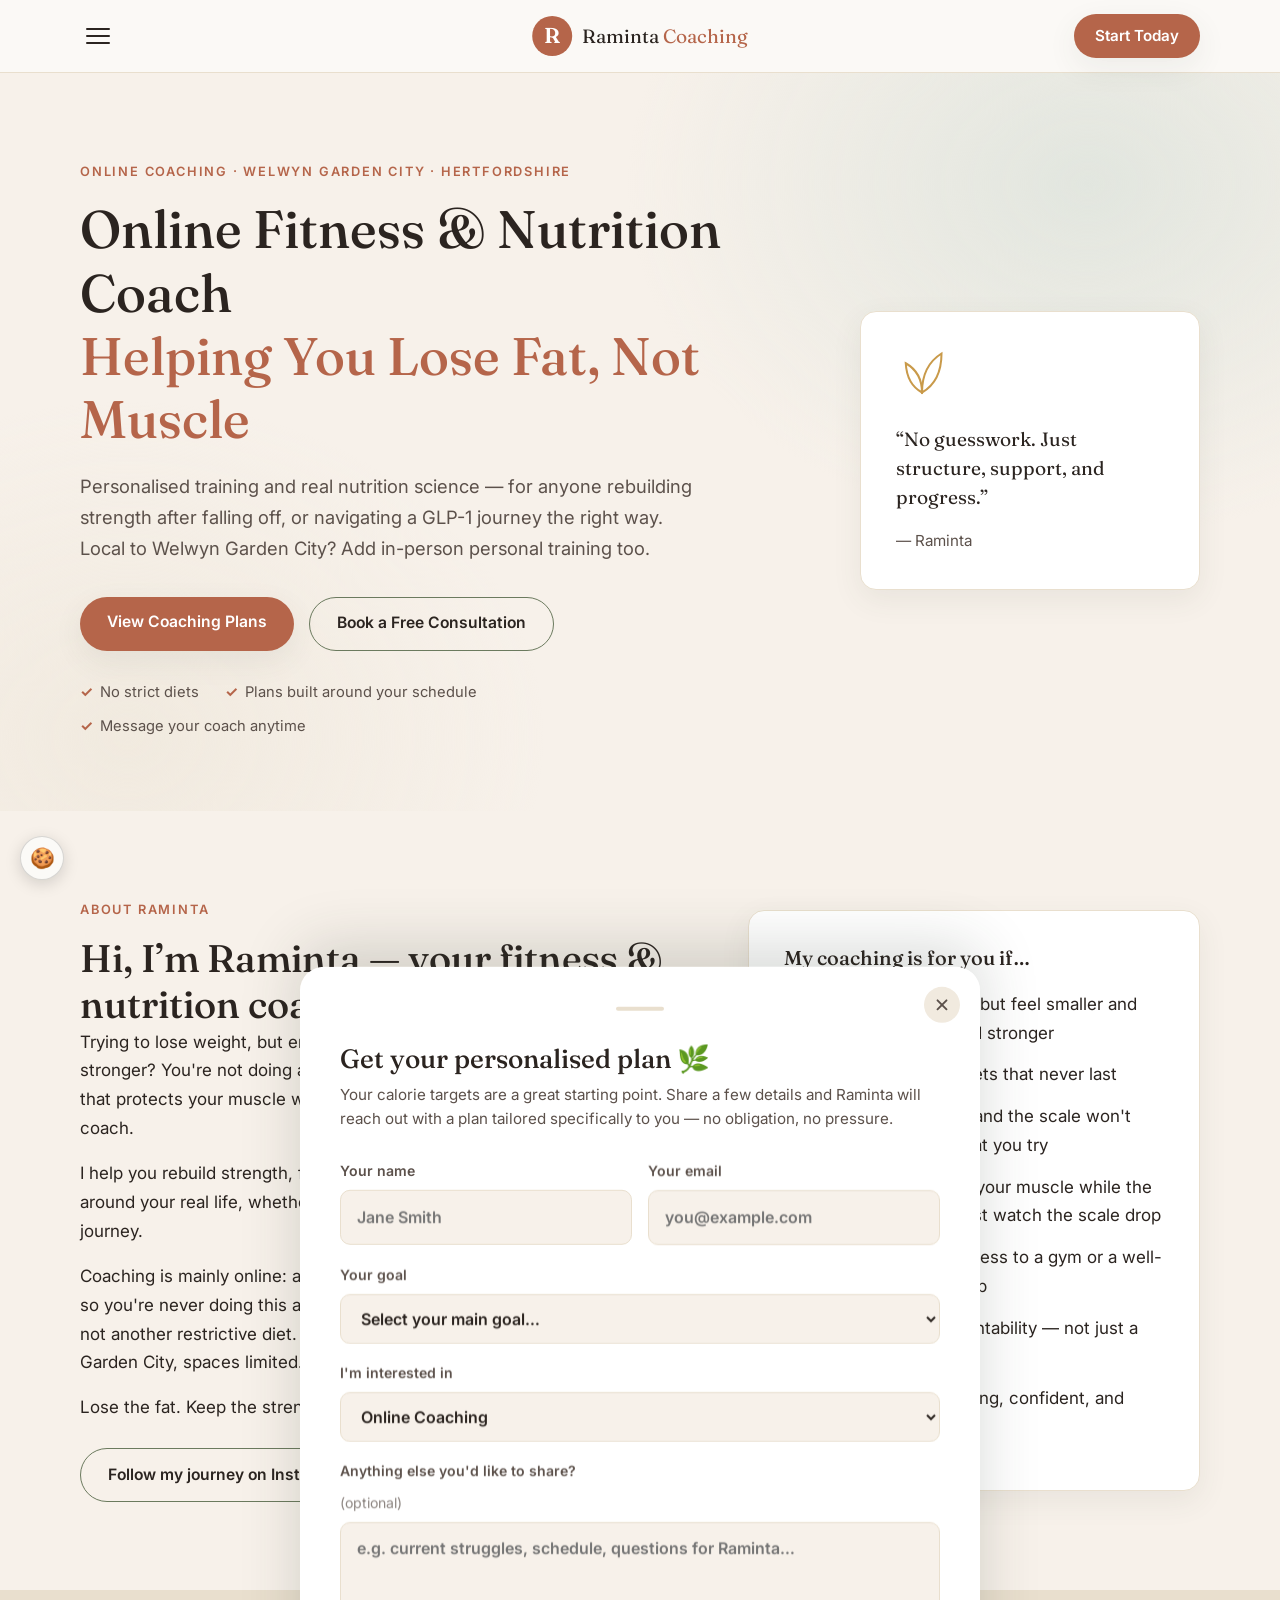
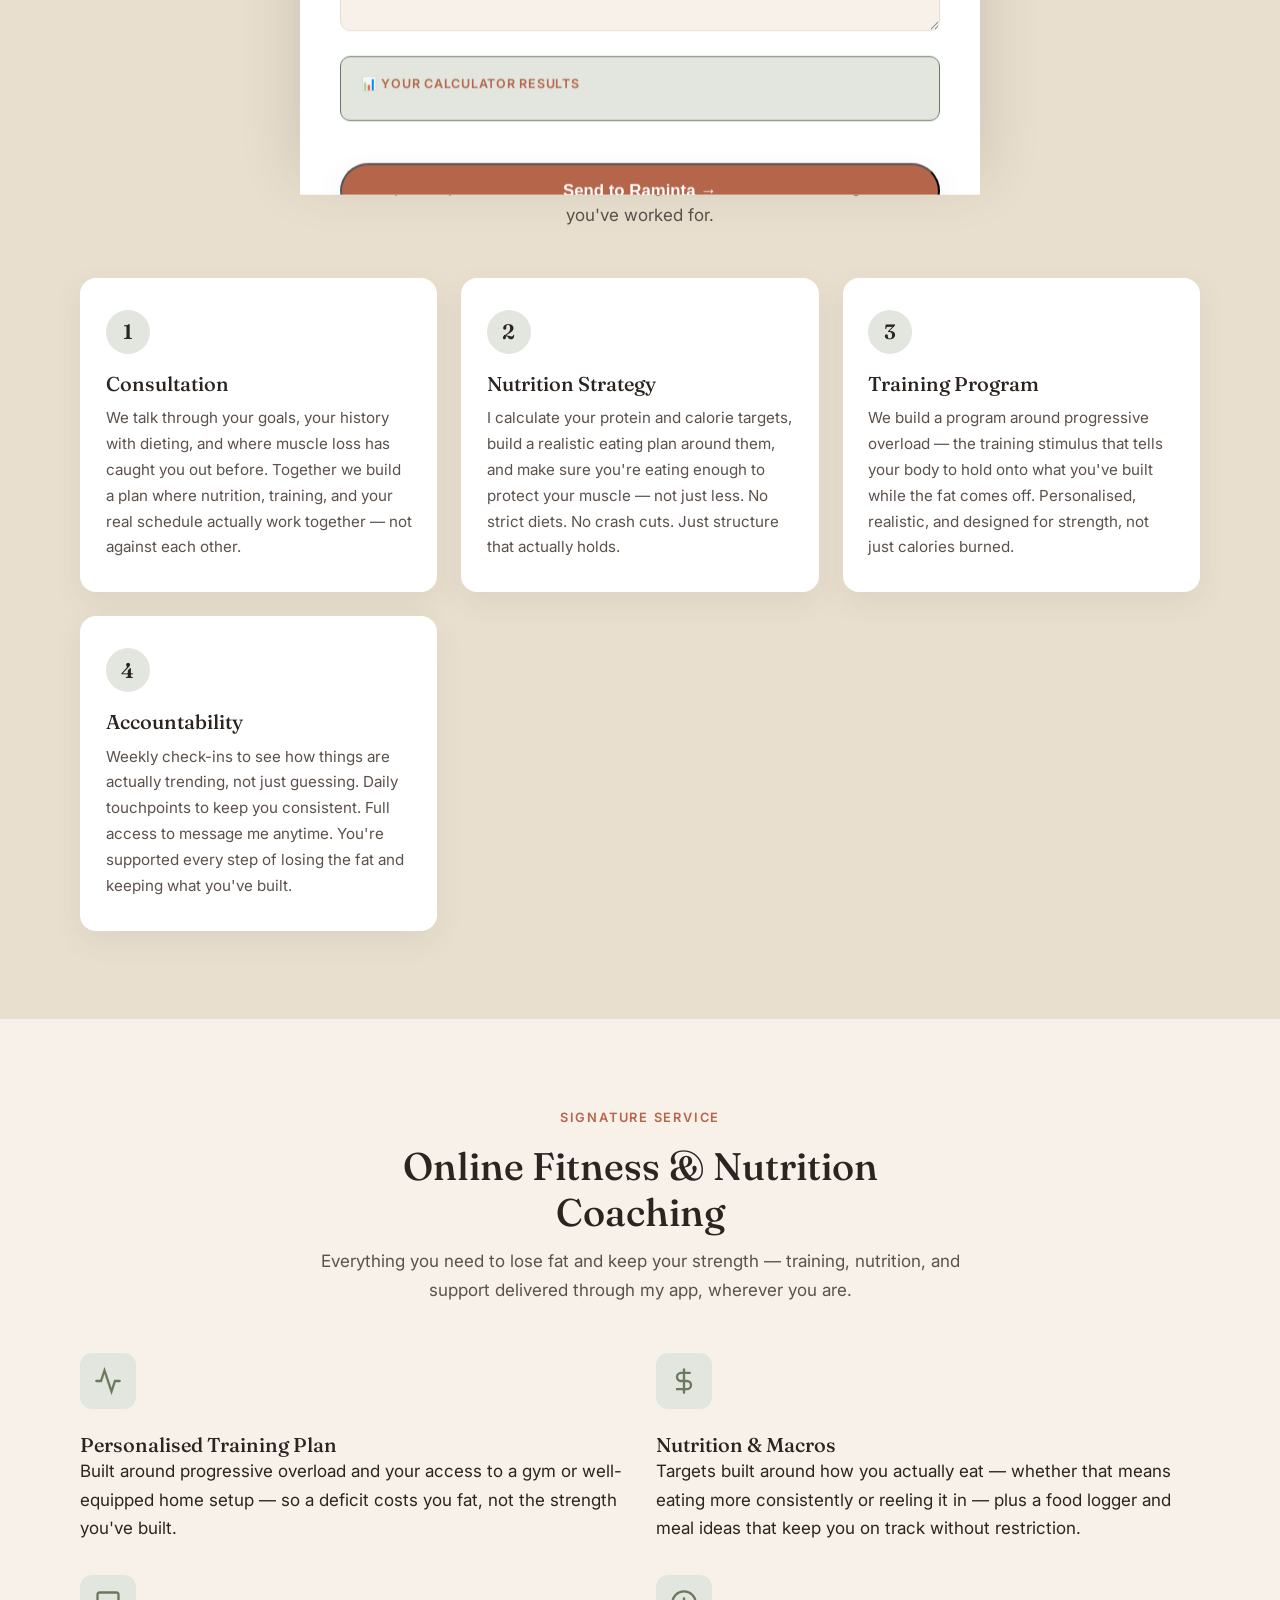
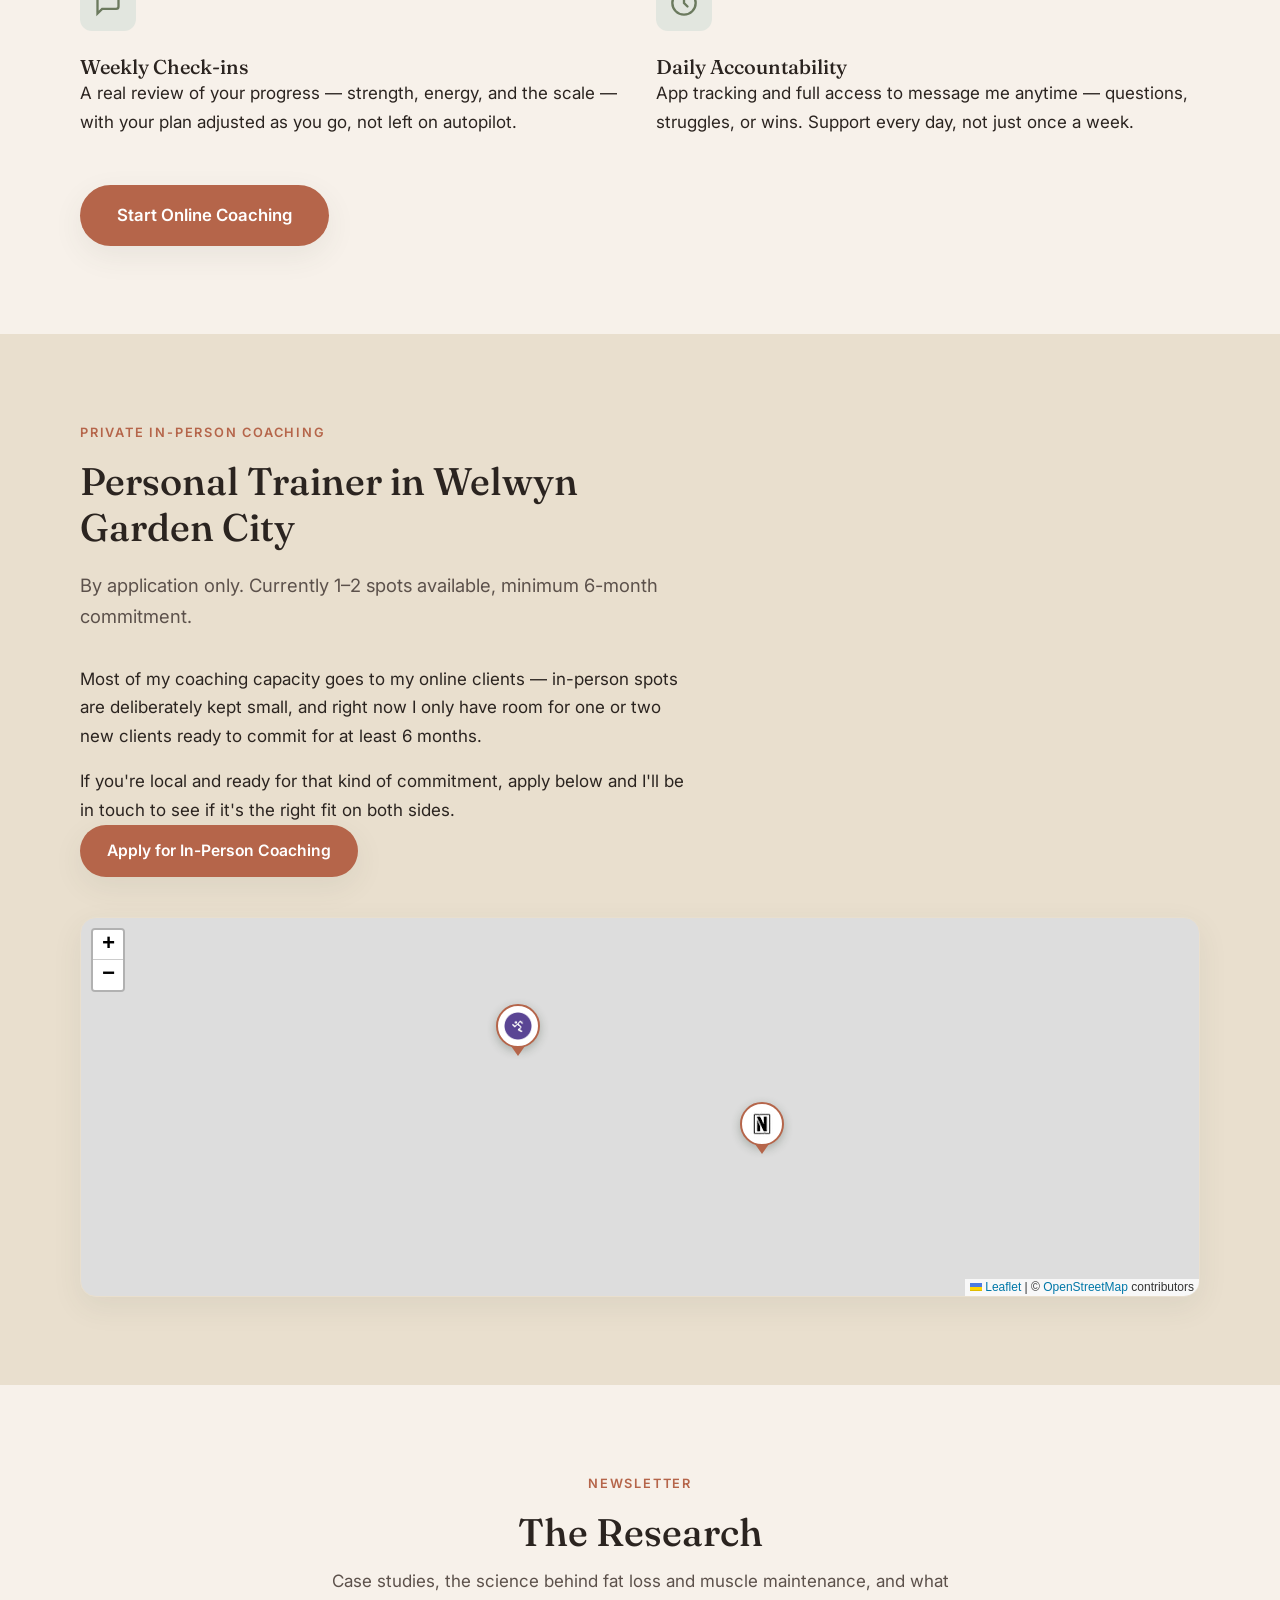
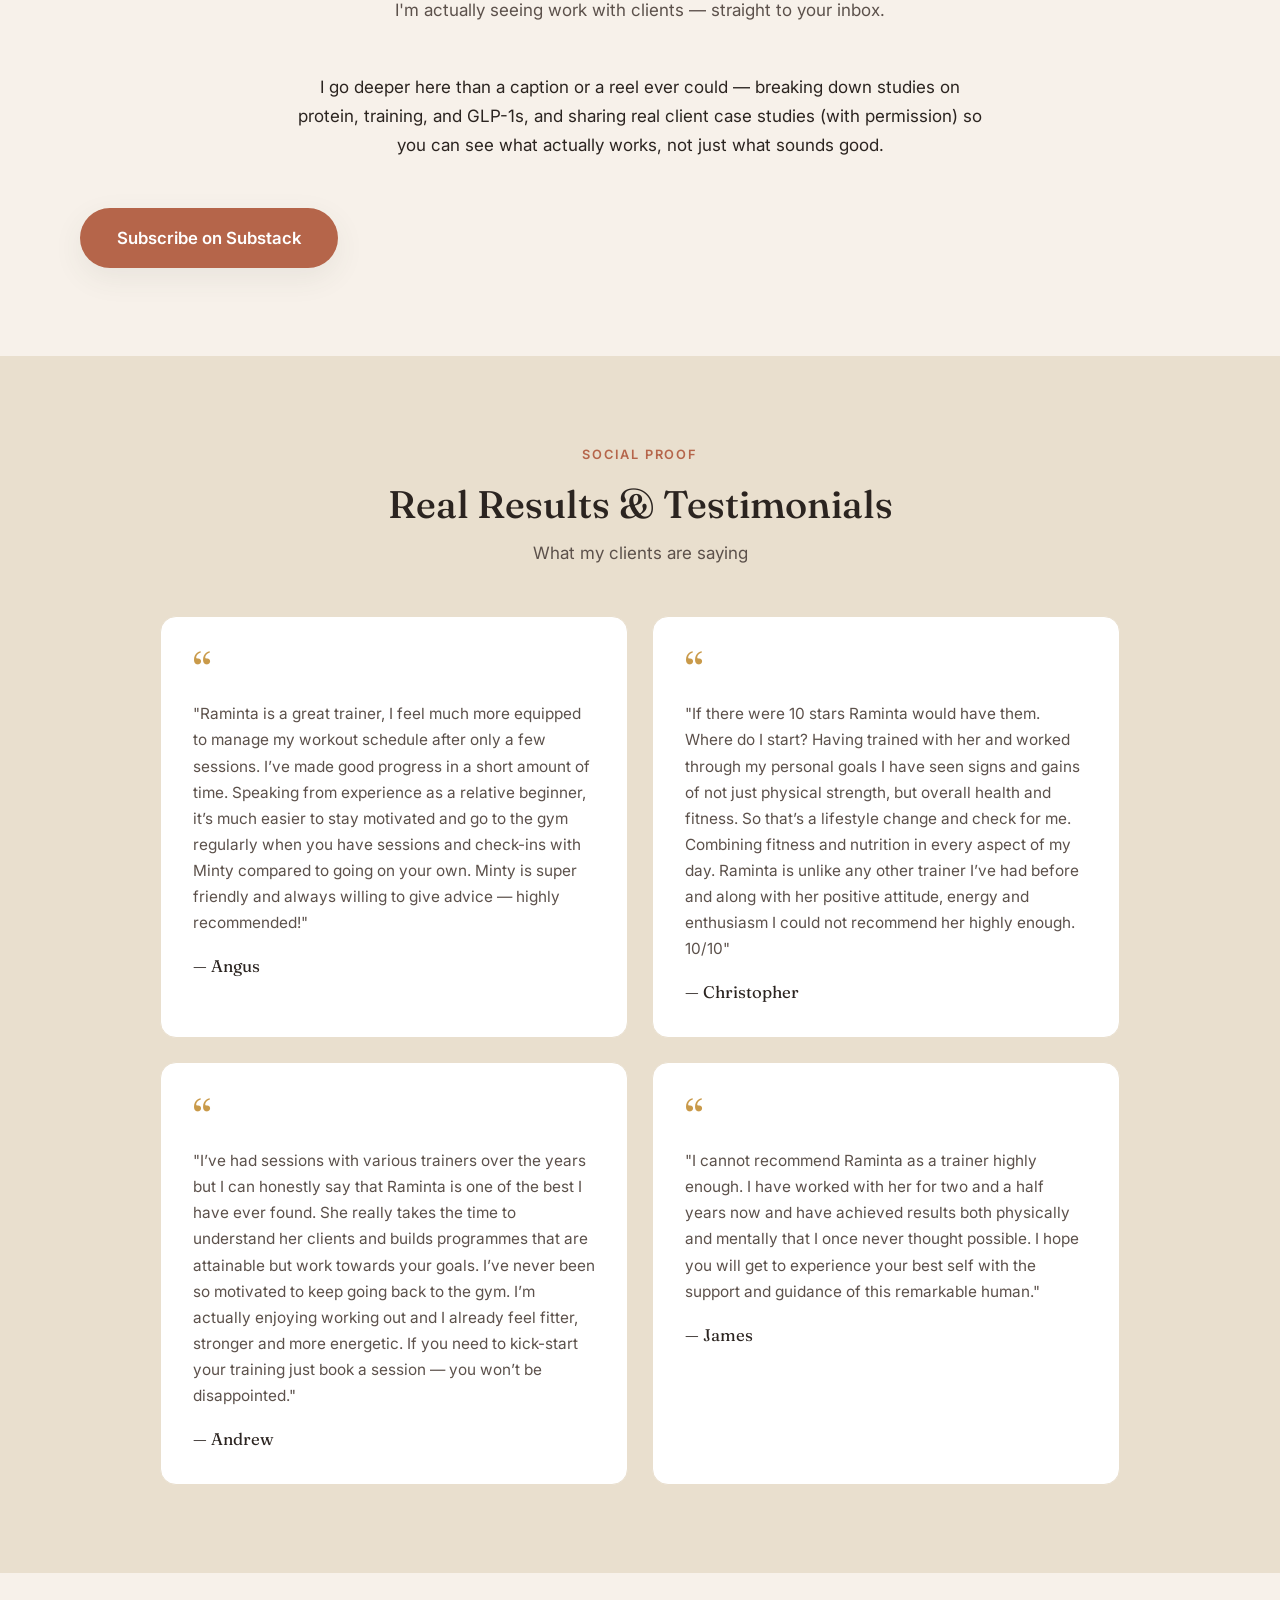
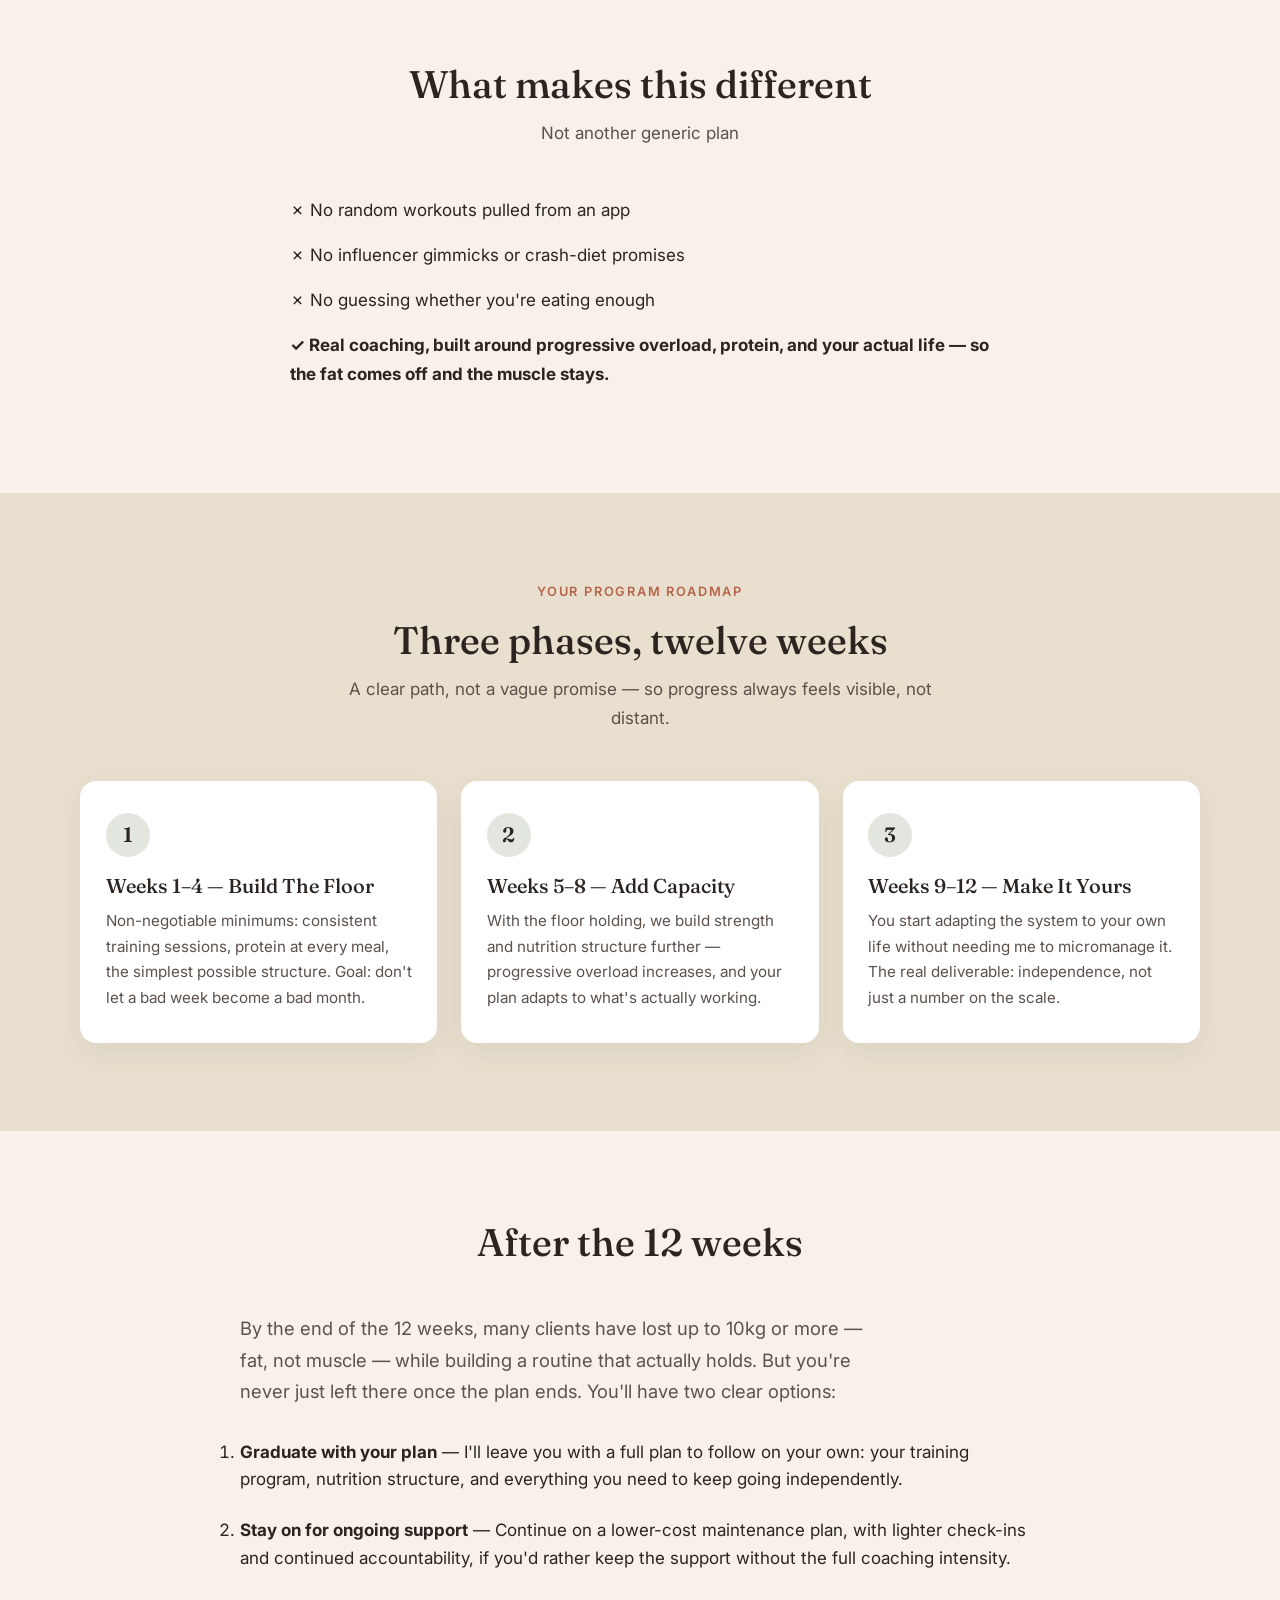
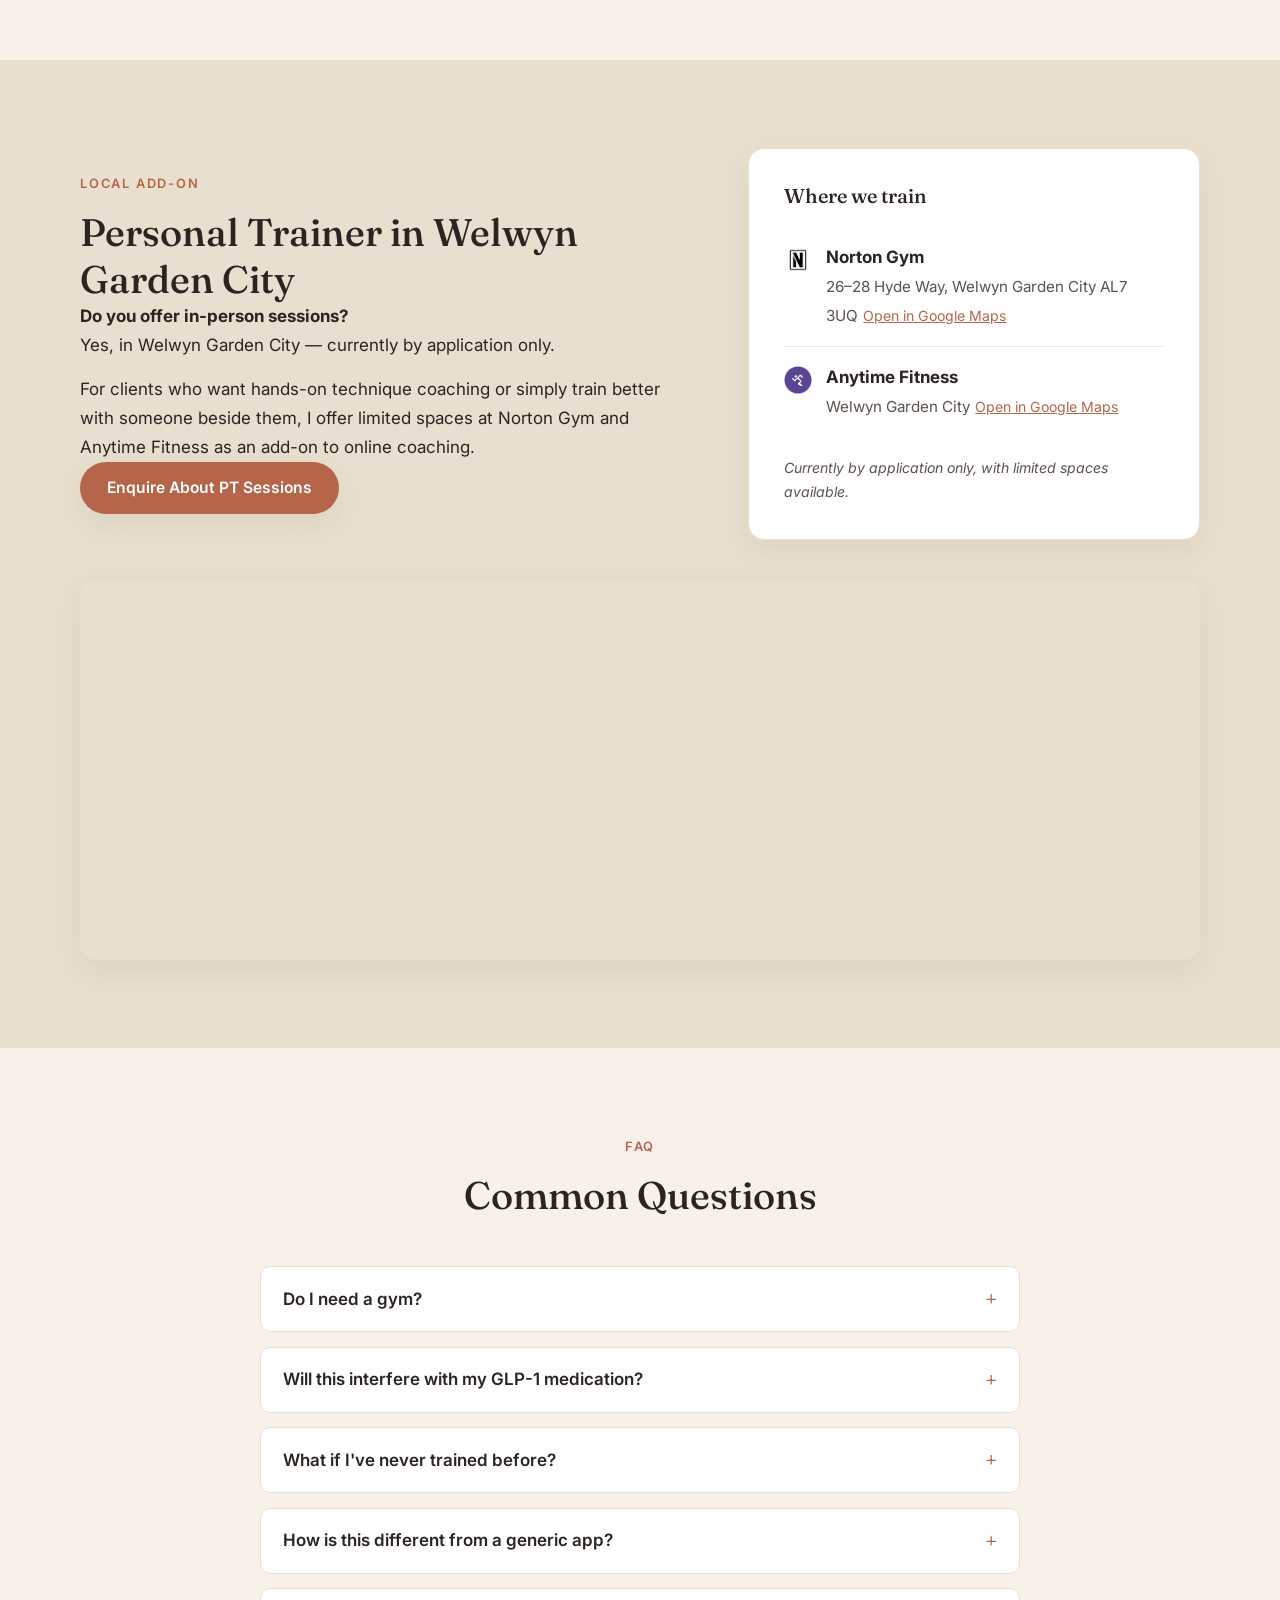
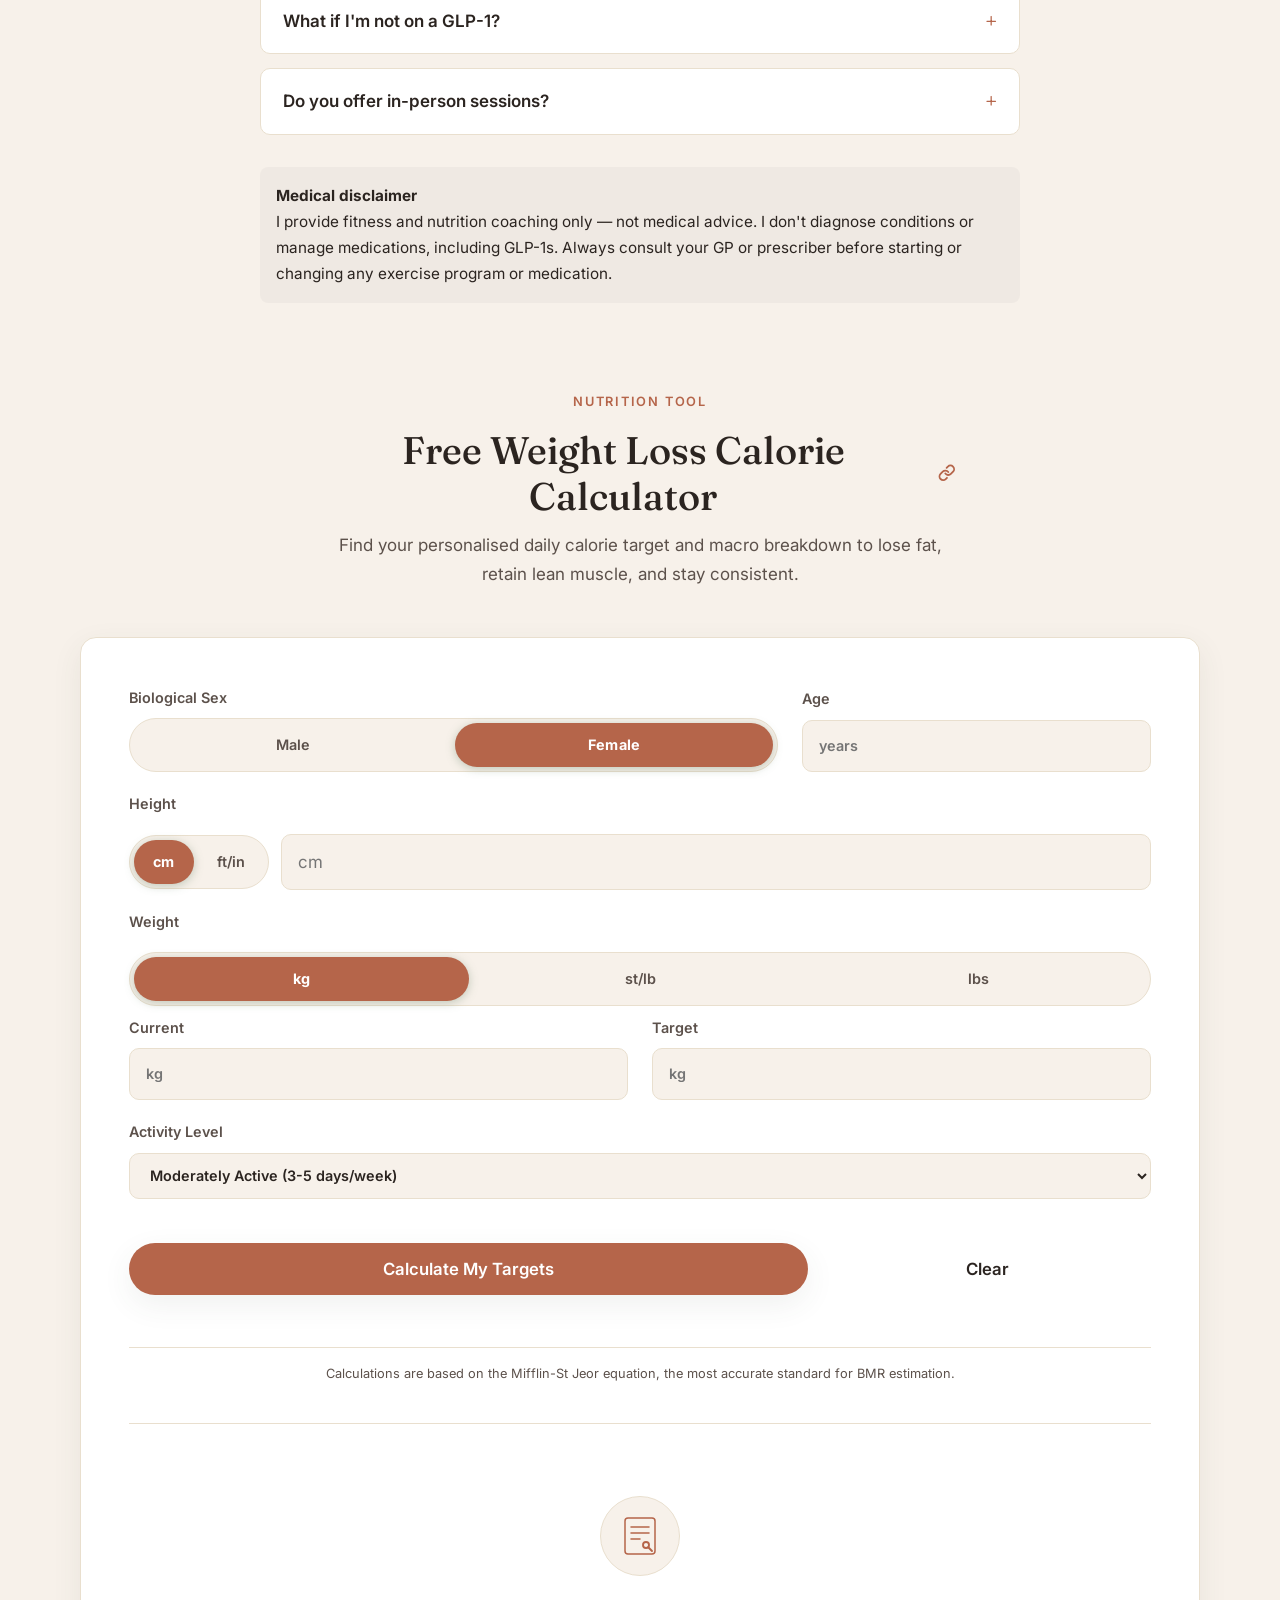
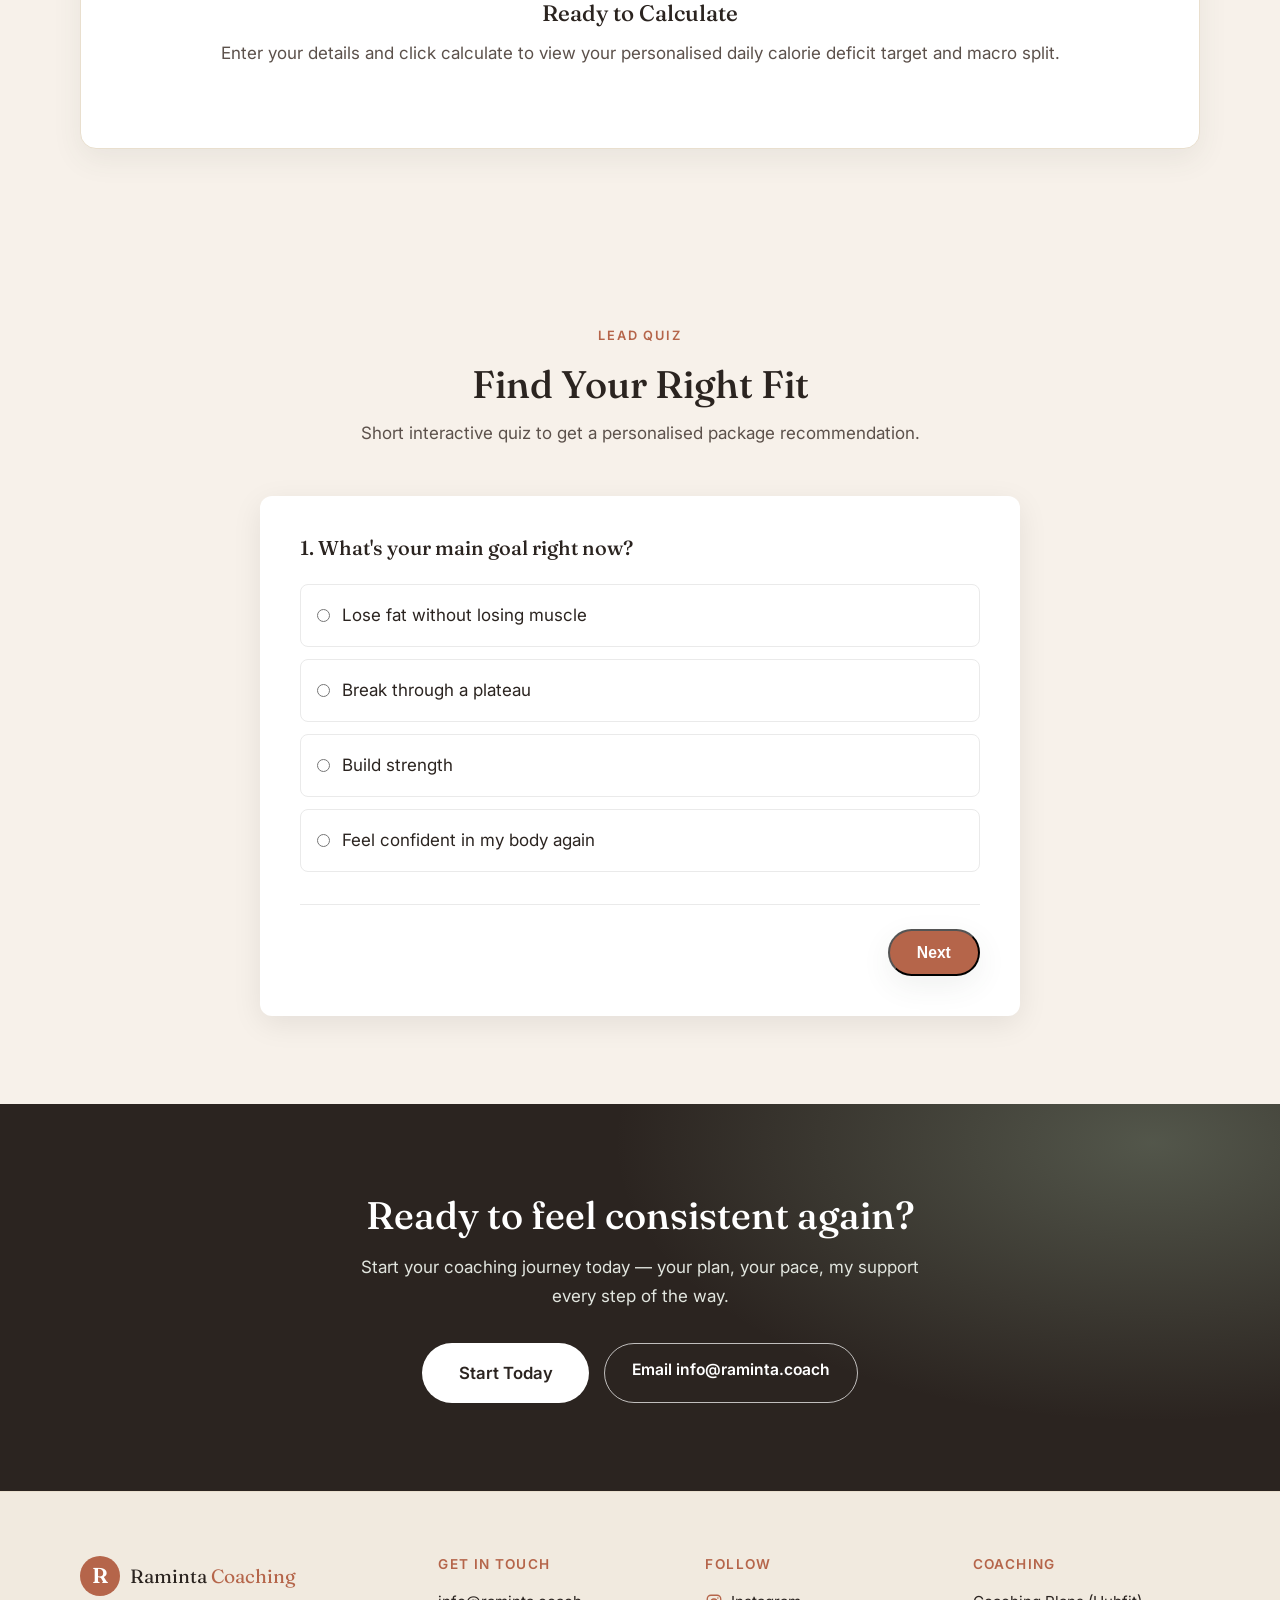
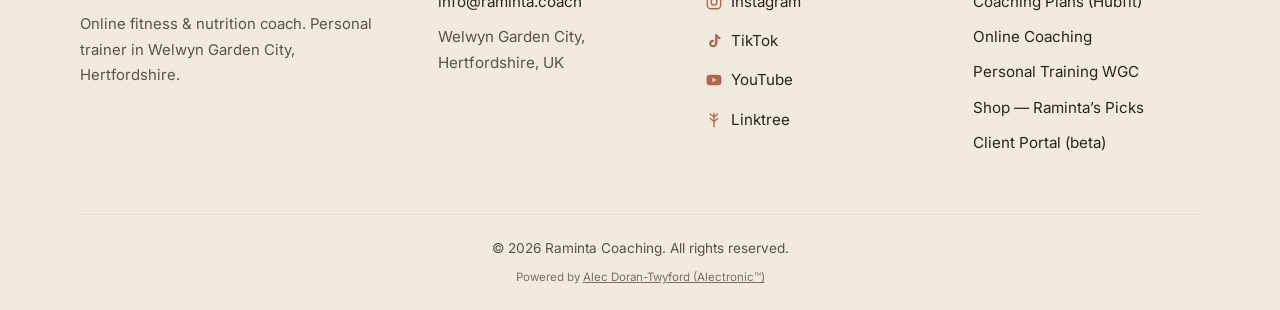
==== commit ccf347d5: "UI: complete migration to PDF final copy with quiz logic" ====
--- a/index.html
+++ b/index.html
@@ -317,761 +317,7 @@
 
   <!-- Header injected by app.js -->
 
-  <main>
-    <!-- ===== Hero ===== -->
-    <section class="hero">
-      <div class="container hero-inner">
-        <div class="hero-copy reveal">
-          <p class="eyebrow">Online Coaching &middot; Welwyn Garden City &middot; Hertfordshire</p>
-          <h1>Online Fitness &amp; Nutrition Coach<br><span class="accent">Helping You Lose Fat, Not Muscle</span></h1>
-          <p class="lead">
-            Personalised training and real nutrition science — for anyone rebuilding strength after
-            falling off, or navigating a GLP-1 journey the right way. Local to Welwyn Garden City?
-            Add in-person personal training too.
-          </p>
-          <div class="hero-actions">
-            <a class="btn btn-primary" href="https://app.hubfit.com/plans/688387865c56841b3dd9c6ea" target="_blank" rel="noopener" data-track="hero_cta_click" data-track-label="View Coaching Plans — hero">View Coaching Plans</a>
-            <a class="btn btn-ghost" href="mailto:info@raminta.coach" data-track="hero_cta_click" data-track-label="Book a Free Consultation — hero">Book a Free Consultation</a>
-          </div>
-          <ul class="hero-points">
-            <li>No strict diets</li>
-            <li>Plans built around your schedule</li>
-            <li>Message your coach anytime</li>
-          </ul>
-        </div>
-        <div class="hero-visual reveal" aria-hidden="true">
-          <div class="hero-card">
-            <div class="hero-card-leaf">
-              <svg viewBox="0 0 64 64" width="52" height="52" fill="none" stroke="currentColor" stroke-width="2.5" stroke-linecap="round">
-                <path d="M32 56 C32 34 40 18 56 8 C56 32 46 48 32 56 Z"/>
-                <path d="M32 56 C32 40 26 28 12 20 C13 38 21 50 32 56 Z"/>
-              </svg>
-            </div>
-            <p class="hero-card-quote">&ldquo;No guesswork. Just structure, support, and progress.&rdquo;</p>
-            <p class="hero-card-sign">— Raminta</p>
-          </div>
-        </div>
-      </div>
-    </section>
-
-    <!-- ===== Trust strip ===== -->
-    <section class="strip" aria-label="Highlights">
-      <div class="container strip-inner">
-        <div class="strip-item"><strong>Fitness</strong><span>Personalised training plans</span></div>
-        <div class="strip-item"><strong>Nutrition</strong><span>Macros made simple</span></div>
-        <div class="strip-item"><strong>Accountability</strong><span>Weekly check-ins, daily support</span></div>
-        <div class="strip-item"><strong>Local PT</strong><span>Welwyn Garden City, Herts</span></div>
-      </div>
-    </section>
-
-    <!-- ===== About ===== -->
-    <section class="section" id="about">
-      <div class="container grid-2">
-        <div class="reveal">
-          <p class="eyebrow">About Raminta</p>
-          <h2>Hi, I&rsquo;m Raminta — your fitness &amp; nutrition coach</h2>
-          <p>
-            I love working with people who are balancing busy lives — especially those working from
-            home or in a hybrid routine — who have access to a gym and are ready to prioritise
-            themselves again. Most of my clients are between <strong>35–55</strong> and already have
-            a basic understanding of the gym, but want guidance, structure and accountability to
-            take things to the next level.
-          </p>
-          <p>
-            I help busy men and women rebuild their routine, improve their nutrition, get stronger
-            and feel in control of their body again — with a plan that fits <em>your</em> real life,
-            not someone else&rsquo;s highlight reel.
-          </p>
-          <p>
-            My coaching is mainly online, which means you&rsquo;ll have the flexibility to train on your
-            schedule while still feeling fully supported. You&rsquo;ll get a personalised workout plan
-            through my app, and I&rsquo;ll be there to monitor your progress, keep you on track and stay
-            in regular contact so you never feel like you&rsquo;re doing it alone. I&rsquo;ll also guide you
-            with your nutrition, helping you build sustainable habits that actually fit your lifestyle.
-          </p>
-          <p>
-            For those who prefer face-to-face sessions, I offer <strong>in-person personal training
-            in Welwyn Garden City</strong> too — though spaces are limited and must be booked in
-            advance. I genuinely look forward to supporting you on your journey — helping you feel
-            stronger, more confident, and in control of your training and nutrition every step of
-            the way.
-          </p>
-          <a class="btn btn-ghost" href="https://www.instagram.com/ramintacoaching/" target="_blank" rel="noopener">Follow my journey on Instagram</a>
-        </div>
-        <div class="about-side reveal">
-          <figure class="photo-frame">
-            <!-- Export from the Canva brand kit / old site and drop in as assets/img/raminta.jpg -->
-            <img src="assets/img/raminta.jpg" alt="Raminta, fitness and nutrition coach" loading="lazy" onerror="this.parentElement.style.display='none'">
-          </figure>
-          <div class="about-panel">
-          <h3>My coaching is for you if&hellip;</h3>
-          <ul class="check-list">
-            <li>You&rsquo;re busy and struggle to stay consistent</li>
-            <li>You&rsquo;ve tried strict diets that never last</li>
-            <li>You want structure without overwhelm</li>
-            <li>You want real accountability — not just a PDF plan</li>
-            <li>You want to feel strong, confident and energised again</li>
-          </ul>
-          </div>
-        </div>
-      </div>
-    </section>
-
-    <!-- ===== Coaching journey ===== -->
-    <section class="section section-tinted" id="journey">
-      <div class="container">
-        <div class="section-head reveal">
-          <p class="eyebrow">How It Works</p>
-          <h2>Your coaching journey</h2>
-          <p class="section-sub">Four simple steps from first chat to lasting results.</p>
-        </div>
-        <div class="steps">
-          <article class="step reveal">
-            <span class="step-num">1</span>
-            <h3>Consultation</h3>
-            <p>We talk through your goals, struggles, lifestyle and schedule. Together we find where nutrition, meal prep and training fit into <em>your</em> real life — then choose the plan that suits you best.</p>
-          </article>
-          <article class="step reveal">
-            <span class="step-num">2</span>
-            <h3>Nutrition Strategy</h3>
-            <p>I calculate your macros, identify your supportive foods and build a balanced routine that feels realistic. No strict diets. No overwhelm. Just structure that works for busy people.</p>
-          </article>
-          <article class="step reveal">
-            <span class="step-num">3</span>
-            <h3>Training Program</h3>
-            <p>We set achievable goals based on your lifestyle and gym availability. I create a personalised program that&rsquo;s effective, simple to follow and designed to get results without adding stress.</p>
-          </article>
-          <article class="step reveal">
-            <span class="step-num">4</span>
-            <h3>Accountability</h3>
-            <p>Weekly check-ins to review progress. Daily touchpoints to keep you consistent. Full access to message me anytime. You&rsquo;re supported every single day — not just once a week.</p>
-          </article>
-        </div>
-      </div>
-    </section>
-
-    <!-- ===== Online coaching (primary) ===== -->
-    <section class="section" id="online-coaching">
-      <div class="container">
-        <div class="section-head reveal">
-          <p class="eyebrow">Signature Service</p>
-          <h2>Online Fitness &amp; Nutrition Coaching</h2>
-          <p class="section-sub">Having a coach is like having a PT in your pocket — nutrition, training and accountability, delivered through my app wherever you are.</p>
-        </div>
-        <div class="cards">
-          <article class="card reveal">
-            <h3>Personalised Training Plan</h3>
-            <p>A program built around your schedule, gym access and energy levels — easy to follow and designed for real life.</p>
-          </article>
-          <article class="card reveal">
-            <h3>Nutrition &amp; Macros</h3>
-            <p>Tailored macro targets, a nutrition logger and meal plans — simple structure that lets you keep the foods you love.</p>
-          </article>
-          <article class="card reveal">
-            <h3>Weekly Check-ins</h3>
-            <p>Weekly check-ins, plan updates and challenges — a structured review of your progress with adjustments as you go.</p>
-          </article>
-          <article class="card reveal">
-            <h3>Daily Accountability</h3>
-            <p>App tracking, regular updates and full access to message me anytime with questions, struggles or wins.</p>
-          </article>
-        </div>
-        <div class="section-cta reveal">
-          <a class="btn btn-primary btn-lg" href="https://app.hubfit.com/plans/688387865c56841b3dd9c6ea" target="_blank" rel="noopener" data-track="coaching_plans_click" data-track-label="View Plans — online coaching section">View Plans &amp; Start Online Coaching</a>
-          <p class="cta-note">Not sure which plan fits? <a href="mailto:info@raminta.coach">Email me</a> and we&rsquo;ll figure it out together.</p>
-        </div>
-      </div>
-    </section>
-
-    <!-- ===== Local PT (secondary) ===== -->
-    <section class="section section-tinted" id="personal-training">
-      <div class="container grid-2">
-        <div class="reveal">
-          <p class="eyebrow">Local Add-on</p>
-          <h2>Personal Trainer in Welwyn Garden City</h2>
-          <p>
-            For clients who commit locally, I offer <strong>in-person personal training in Welwyn
-            Garden City, Hertfordshire</strong> as an add-on to online coaching — perfect if you want
-            hands-on technique coaching, extra motivation, or you simply train better with someone
-            beside you.
-          </p>
-          <p>
-            Sessions combine strength training tailored to your level with the same calm,
-            no-pressure approach as my online coaching.
-          </p>
-          <a class="btn btn-primary" href="mailto:info@raminta.coach?subject=Personal%20Training%20in%20Welwyn%20Garden%20City" data-track="contact_click" data-track-label="Enquire About PT Sessions">Enquire About PT Sessions</a>
-        </div>
-        <div class="about-panel reveal">
-          <h3>Where we train</h3>
-          <ul class="location-list">
-            <li>
-              <img class="gym-logo" src="assets/norton-gym.png" alt="Norton Gym logo" width="28" height="28">
-              <div>
-                <strong>Norton Gym</strong>
-                <span>26–28 Hyde Way, Welwyn Garden City AL7 3UQ — one-to-one sessions in a friendly, supportive setting.</span>
-                <a href="https://www.google.com/maps/search/?api=1&amp;query=Norton+Gym+26-28+Hyde+Way+Welwyn+Garden+City+AL7+3UQ" target="_blank" rel="noopener">Open in Google Maps</a>
-              </div>
-            </li>
-            <li>
-              <img class="gym-logo" src="assets/anytime-fitness.png" alt="Anytime Fitness logo" width="28" height="28">
-              <div>
-                <strong>Anytime Fitness</strong>
-                <span>Welwyn Garden City — fully equipped gym sessions for strength and conditioning.</span>
-                <a href="https://www.google.com/maps/search/?api=1&amp;query=Anytime+Fitness+Welwyn+Garden+City" target="_blank" rel="noopener">Open in Google Maps</a>
-              </div>
-            </li>
-          </ul>
-          <p class="panel-note">Serving Welwyn Garden City, Hatfield, St Albans and the wider Hertfordshire area.</p>
-        </div>
-      </div>
-      <div class="container map-block reveal">
-        <div id="gym-map" class="gym-map" aria-label="Map of training locations in Welwyn Garden City"></div>
-        <noscript>
-          <p>Enable JavaScript to see the map, or open the locations directly:
-            <a href="https://www.google.com/maps/search/?api=1&amp;query=Norton+Gym+26-28+Hyde+Way+Welwyn+Garden+City+AL7+3UQ">Norton Gym</a> ·
-            <a href="https://www.google.com/maps/search/?api=1&amp;query=Anytime+Fitness+Welwyn+Garden+City">Anytime Fitness Welwyn Garden City</a>
-          </p>
-        </noscript>
-      </div>
-    </section>
-
-    <!-- ===== Testimonials ===== -->
-    <section class="section" id="testimonials">
-      <div class="container">
-        <div class="section-head reveal">
-          <p class="eyebrow">Testimonials</p>
-          <h2>What my clients are saying</h2>
-        </div>
-        <div class="testimonials">
-          <blockquote class="testimonial reveal">
-            <p>Raminta is a great trainer, I feel much more equipped to manage my workout schedule after only a few sessions. I&rsquo;ve made good progress in a short amount of time. Speaking from experience as a relative beginner, it&rsquo;s much easier to stay motivated and go to the gym regularly when you have sessions and check-ins with Minty compared to going on your own. Minty is super friendly and always willing to give advice — highly recommended!</p>
-            <footer>— Angus</footer>
-          </blockquote>
-          <blockquote class="testimonial reveal">
-            <p>If there were 10 stars Raminta would have them. Where do I start? Having trained with her and worked through my personal goals I have seen signs and gains of not just physical strength, but overall health and fitness. So that&rsquo;s a lifestyle change and check for me. Combining fitness and nutrition in every aspect of my day. Raminta is unlike any other trainer I&rsquo;ve had before and along with her positive attitude, energy and enthusiasm I could not recommend her highly enough. 10/10</p>
-            <footer>— Christopher</footer>
-          </blockquote>
-          <blockquote class="testimonial reveal">
-            <p>I&rsquo;ve had sessions with various trainers over the years but I can honestly say that Raminta is one of the best I have ever found. She really takes the time to understand her clients and builds programmes that are attainable but work towards your goals. I&rsquo;ve never been so motivated to keep going back to the gym. I&rsquo;m actually enjoying working out and I already feel fitter, stronger and more energetic. If you need to kick-start your training just book a session — you won&rsquo;t be disappointed.</p>
-            <footer>— Andrew</footer>
-          </blockquote>
-          <blockquote class="testimonial reveal">
-            <p>I cannot recommend Raminta as a trainer highly enough. I have worked with her for two and a half years now and have achieved results both physically and mentally that I once never thought possible. I hope you will get to experience your best self with the support and guidance of this remarkable human.</p>
-            <footer>— James</footer>
-          </blockquote>
-        </div>
-      </div>
-    </section>
-
-    <!-- ===== Contact form ===== -->
-    <section class="section section-tinted" id="contact">
-      <div class="container container-narrow">
-        <div class="section-head reveal">
-          <p class="eyebrow">Contact</p>
-          <h2>Send Raminta a message</h2>
-          <p class="section-sub">Ask about online coaching, personal training in Welwyn Garden City, or anything else — no pressure, no obligation.</p>
-        </div>
-        <form class="contact-form reveal" action="https://formsubmit.co/info@raminta.coach" method="POST">
-          <input type="hidden" name="_subject" value="New enquiry from raminta.coach">
-          <input type="hidden" name="_template" value="table">
-          <input type="hidden" name="_captcha" value="false">
-          <input type="hidden" name="_next" value="https://raminta.coach/thanks.html">
-          <input type="text" name="_honey" class="honeypot" tabindex="-1" autocomplete="off" aria-hidden="true">
-          <div class="form-row">
-            <label>
-              Your name
-              <input type="text" name="name" required autocomplete="name" placeholder="Jane Smith">
-            </label>
-            <label>
-              Your email
-              <input type="email" name="email" required autocomplete="email" placeholder="you@example.com">
-            </label>
-          </div>
-          <label>
-            I&rsquo;m interested in
-            <select name="interest">
-              <option>Online Coaching</option>
-              <option>Personal Training (Welwyn Garden City)</option>
-              <option>Online Coaching + Personal Training</option>
-              <option>Something else</option>
-            </select>
-          </label>
-          <label>
-            Your message
-            <textarea name="message" rows="5" required placeholder="Tell me a little about your goals and where you're starting from…"></textarea>
-          </label>
-          <button type="submit" class="btn btn-primary btn-lg" data-track="contact_form_submit" data-track-label="Send Message — contact form">Send Message</button>
-          <p class="cta-note">Prefer email? Write to <a href="mailto:info@raminta.coach">info@raminta.coach</a> directly.</p>
-        </form>
-      </div>
-    </section>
-
-    <!-- ===== FAQ ===== -->
-    <section class="section" id="faq">
-      <div class="container container-narrow">
-        <div class="section-head reveal">
-          <p class="eyebrow">Questions</p>
-          <h2>Frequently asked questions</h2>
-        </div>
-        <div class="faq reveal">
-          <details>
-            <summary>Do I need to be local to Welwyn Garden City to work with you?</summary>
-            <p>Not at all. Online coaching is my main service and works wherever you are — the app, check-ins and daily support are all remote. In-person PT is an optional add-on for local clients in Welwyn Garden City and Hertfordshire.</p>
-          </details>
-          <details>
-            <summary>I&rsquo;ve never followed a nutrition plan before. Is this for beginners?</summary>
-            <p>Yes. Everything is personalised to your starting point. We begin with simple structure — no calorie obsession, no cutting out the foods you love — and build from there.</p>
-          </details>
-          <details>
-            <summary>How much time do I need for training?</summary>
-            <p>Your plan is built around your schedule and gym availability, not the other way round. Most clients train 2–4 times per week with sessions that fit into busy days.</p>
-          </details>
-          <details>
-            <summary>How does the training and nutrition work?</summary>
-            <p>After our initial assessment I will work out your fitness and nutrition plans and give you access to an app where I can monitor your progress. All you have to do is log what you eat and train!</p>
-          </details>
-          <details>
-            <summary>How is progress measured?</summary>
-            <p>We&rsquo;ll use progress photos, weigh-ins and measurements, which are compared in a chart — so you can see the trend, not just a single number.</p>
-          </details>
-          <details>
-            <summary>How do I get started?</summary>
-            <p>Choose a plan on <a href="https://app.hubfit.com/plans/688387865c56841b3dd9c6ea" target="_blank" rel="noopener">Hubfit</a>, or email <a href="mailto:info@raminta.coach">info@raminta.coach</a> for a free consultation and we&rsquo;ll find the right fit together.</p>
-          </details>
-          <details>
-            <summary>Have any more questions?</summary>
-            <p>Feel free to reach out via <a href="https://www.instagram.com/ramintacoaching/" target="_blank" rel="noopener">Instagram</a> or <a href="mailto:info@raminta.coach">email</a> and I&rsquo;ll be more than happy to answer anything at all.</p>
-          </details>
-        </div>
-      </div>
-    </section>
-
-    <!-- ===== Calorie Calculator ===== -->
-    <section class="section" id="calorie-calculator">
-      <div class="container">
-        <div class="section-head reveal">
-          <p class="eyebrow">Nutrition Tool</p>
-          <h2 class="section-title-with-share">
-            Free Weight Loss Calorie Calculator
-            <button type="button" class="copy-anchor-btn" data-anchor="calorie-calculator" title="Copy link to this section" aria-label="Copy link to this section">
-              <svg class="icon-link" viewBox="0 0 24 24" fill="none" stroke="currentColor" stroke-width="2.5" stroke-linecap="round" stroke-linejoin="round">
-                <path d="M10 13a5 5 0 0 0 7.54.54l3-3a5 5 0 0 0-7.07-7.07l-1.72 1.71"></path>
-                <path d="M14 11a5 5 0 0 0-7.54-.54l-3 3a5 5 0 0 0 7.07 7.07l1.71-1.71"></path>
-              </svg>
-              <svg class="icon-check" viewBox="0 0 24 24" fill="none" stroke="currentColor" stroke-width="2.5" stroke-linecap="round" stroke-linejoin="round" style="display: none;">
-                <polyline points="20 6 9 17 4 12"></polyline>
-              </svg>
-            </button>
-          </h2>
-          <p class="section-sub">Find your personalised daily calorie target and macro breakdown to lose fat, retain lean muscle, and stay consistent.</p>
-        </div>
-        
-        <!-- Wrapped in a single card container -->
-        <div class="calc-card calculator-container reveal">
-          <div class="calculator-layout height-mode-cm weight-mode-kg">
-            <!-- Inputs Column -->
-             <div class="calc-column calc-inputs">
-              <form id="calorie-form" novalidate>
-                <!-- Sex and Age Row -->
-                <div class="calc-row-sex-age">
-                  <div class="sex-toggle-container">
-                    <span class="input-group-label">Biological Sex</span>
-                    <div class="toggle-group button-toggle" id="gender-toggle">
-                      <input type="radio" id="gender-male" name="gender" value="male">
-                      <label for="gender-male" class="toggle-btn">Male</label>
-
-                      <input type="radio" id="gender-female" name="gender" value="female" checked>
-                      <label for="gender-female" class="toggle-btn">Female</label>
-                    </div>
-                  </div>
-
-                  <label for="calc-age">
-                    Age
-                    <input type="number" id="calc-age" min="15" max="100" placeholder="years" required>
-                  </label>
-                </div>
-
-                <!-- Height: label above, toggle + input below -->
-                <div class="field-group">
-                  <span class="input-group-label">Height</span>
-                  <div class="field-controls-row">
-                    <div class="toggle-group button-toggle" id="height-unit-toggle">
-                      <input type="radio" id="height-unit-cm" name="heightUnits" value="cm" checked>
-                      <label for="height-unit-cm" class="toggle-btn">cm</label>
-
-                      <input type="radio" id="height-unit-ft" name="heightUnits" value="ft">
-                      <label for="height-unit-ft" class="toggle-btn">ft/in</label>
-                    </div>
-
-                    <!-- Metric Height -->
-                    <div class="height-only-cm field-input-wrap">
-                      <input type="number" id="calc-height" min="100" max="250" placeholder="cm" required>
-                    </div>
-                    <!-- Imperial Height -->
-                    <div class="height-only-ft field-input-wrap">
-                      <div class="height-ft-in-inputs">
-                        <input type="number" id="calc-height-ft" min="3" max="8" placeholder="ft">
-                        <input type="number" id="calc-height-in" min="0" max="11" placeholder="in">
-                      </div>
-                    </div>
-                  </div>
-                </div>
-
-                <!-- Weight: label above, toggle inline below -->
-                <div class="weight-section-container">
-                  <span class="input-group-label">Weight</span>
-                  <div class="weight-header-row">
-                    <div class="toggle-group button-toggle" id="weight-unit-toggle">
-                      <input type="radio" id="weight-unit-kg" name="weightUnits" value="kg" checked>
-                      <label for="weight-unit-kg" class="toggle-btn">kg</label>
-
-                      <input type="radio" id="weight-unit-st" name="weightUnits" value="st">
-                      <label for="weight-unit-st" class="toggle-btn">st/lb</label>
-
-                      <input type="radio" id="weight-unit-lbs" name="weightUnits" value="lbs">
-                      <label for="weight-unit-lbs" class="toggle-btn">lbs</label>
-                    </div>
-                  </div>
-
-                  <div class="weight-inputs-grid">
-                    <!-- Current Weight Input Area -->
-                    <div class="weight-input-box">
-                      <!-- KG Mode -->
-                      <label for="calc-weight" class="weight-only-kg">
-                        Current
-                        <input type="number" id="calc-weight" min="30" max="300" placeholder="kg" required>
-                      </label>
-                      <!-- Stone + Lbs Mode -->
-                      <div class="weight-only-st">
-                        <span class="weight-sublabel">Current</span>
-                        <div class="height-ft-in-inputs">
-                          <input type="number" id="calc-weight-st" min="4" max="50" placeholder="st">
-                          <input type="number" id="calc-weight-st-lbs" min="0" max="13" placeholder="lbs">
-                        </div>
-                      </div>
-                      <!-- Lbs Mode -->
-                      <label for="calc-weight-lbs" class="weight-only-lbs">
-                        Current
-                        <input type="number" id="calc-weight-lbs" min="60" max="600" placeholder="lbs">
-                      </label>
-                    </div>
-
-                    <!-- Target Weight Input Area -->
-                    <div class="weight-input-box">
-                      <!-- KG Mode -->
-                      <label for="calc-target-weight" class="weight-only-kg">
-                        Target
-                        <input type="number" id="calc-target-weight" min="30" max="300" placeholder="kg">
-                      </label>
-                      <!-- Stone + Lbs Mode -->
-                      <div class="weight-only-st">
-                        <span class="weight-sublabel">Target</span>
-                        <div class="height-ft-in-inputs">
-                          <input type="number" id="calc-target-weight-st" min="4" max="50" placeholder="st">
-                          <input type="number" id="calc-target-weight-st-lbs" min="0" max="13" placeholder="lbs">
-                        </div>
-                      </div>
-                      <!-- Lbs Mode -->
-                      <label for="calc-target-weight-lbs" class="weight-only-lbs">
-                        Target
-                        <input type="number" id="calc-target-weight-lbs" min="60" max="600" placeholder="lbs">
-                      </label>
-                    </div>
-                  </div>
-                </div>
-
-                <!-- Activity Level (Takes full width) -->
-                <div>
-                  <label for="calc-activity">
-                    Activity Level
-                    <select id="calc-activity" required>
-                      <option value="1.2">Sedentary (Little/no exercise)</option>
-                      <option value="1.375">Lightly Active (1-3 days/week)</option>
-                      <option value="1.55" selected>Moderately Active (3-5 days/week)</option>
-                      <option value="1.725">Very Active (6-7 days/week)</option>
-                      <option value="1.9">Extremely Active (Daily hard training/job)</option>
-                    </select>
-                  </label>
-                </div>
-
-                <div class="calc-actions-row">
-                  <button type="submit" class="btn btn-primary btn-lg btn-calc-submit">Calculate My Targets</button>
-                  <button type="button" id="calc-clear-btn" class="btn btn-ghost btn-lg btn-calc-clear">Clear</button>
-                </div>
-                
-                <p class="form-note">
-                  Calculations are based on the Mifflin-St Jeor equation, the most accurate standard for BMR estimation.
-                </p>
-              </form>
-            </div>
-
-            <!-- Results Column -->
-            <div class="calc-column calc-results" id="calculator-results">
-              <div class="results-prompt">
-                <div class="prompt-icon" aria-hidden="true">
-                  <svg viewBox="0 0 64 64" width="48" height="48" fill="none" stroke="currentColor" stroke-width="2" stroke-linecap="round">
-                    <rect x="12" y="8" width="40" height="48" rx="4"/>
-                    <line x1="20" y1="20" x2="44" y2="20"/>
-                    <line x1="20" y1="28" x2="44" y2="28"/>
-                    <line x1="20" y1="36" x2="32" y2="36"/>
-                    <circle cx="40" cy="44" r="4" stroke-width="2.5"/>
-                    <line x1="43" y1="47" x2="48" y2="52" stroke-width="2.5"/>
-                  </svg>
-                </div>
-                <h3>Ready to Calculate</h3>
-                <p>Enter your details and click calculate to view your personalised daily calorie deficit target and macro split.</p>
-              </div>
-              
-              <div class="results-content" style="display: none;">
-                <div class="tdee-banner">
-                  <span>Daily Maintenance:</span>
-                  <strong id="results-tdee">2,350 kcal</strong>
-                </div>
-
-                <!-- Deficit Tabs -->
-                <h3 class="results-heading">Choose Your Weight Loss Goal:</h3>
-                <div class="deficit-tabs">
-                  <button type="button" class="deficit-tab active" data-deficit="500">
-                    <div class="deficit-info">
-                      <span class="tab-title">Standard Deficit</span>
-                      <span class="tab-rate">Lose ~0.5 kg (1 lb) / week</span>
-                    </div>
-                    <span class="tab-calories" id="calories-standard">1,850 kcal</span>
-                  </button>
-                  <button type="button" class="deficit-tab" data-deficit="250">
-                    <div class="deficit-info">
-                      <span class="tab-title">Mild Deficit</span>
-                      <span class="tab-rate">Lose ~0.25 kg (0.5 lb) / week</span>
-                    </div>
-                    <span class="tab-calories" id="calories-mild">2,100 kcal</span>
-                  </button>
-                  <button type="button" class="deficit-tab" data-deficit="1000">
-                    <div class="deficit-info">
-                      <span class="tab-title">Extreme Deficit</span>
-                      <span class="tab-rate">Lose ~1.0 kg (2 lbs) / week</span>
-                    </div>
-                    <span class="tab-calories" id="calories-extreme">1,350 kcal</span>
-                  </button>
-                </div>
-
-
-                <!-- Weight Progress Graph -->
-                <div class="weight-progress-card" id="weight-progress-section" style="display: none;">
-                  <div class="weight-progress-header">
-                    <span>Target Timeline:</span>
-                    <strong id="weight-loss-duration">20 weeks</strong>
-                  </div>
-                  <div class="weight-progress-bar-container">
-                    <div class="weight-progress-node start-node">
-                      <span class="node-label">Current</span>
-                      <strong class="node-val" id="weight-start-val">85 kg</strong>
-                    </div>
-                    <div class="weight-progress-line-wrapper">
-                      <div class="weight-progress-line">
-                        <div class="weight-progress-fill"></div>
-                        <div class="weight-progress-flag">
-                          <span id="weight-loss-total">-10 kg</span>
-                        </div>
-                      </div>
-                    </div>
-                    <div class="weight-progress-node target-node">
-                      <span class="node-label">Target</span>
-                      <strong class="node-val" id="weight-target-val">75 kg</strong>
-                    </div>
-                  </div>
-                </div>
-
-                <!-- Safe minimum warning -->
-                <div id="safety-warning" class="safety-warning" style="display: none;">
-                  <strong>⚠️ Note on Safety:</strong> We have adjusted this target to a healthy baseline floor (<span id="safety-limit">1,200</span> kcal). Going below this is not recommended.
-                </div>
-
-                <!-- Macros section -->
-                <div class="macros-breakdown">
-                  <h3 class="results-heading">Daily Macronutrient Targets (<span id="active-deficit-calories">1,850 kcal</span>):</h3>
-                  <div class="macro-bars">
-                    <div class="macro-bar-item">
-                      <div class="macro-info">
-                        <strong class="macro-name">Protein (30%)</strong>
-                        <span class="macro-val" id="macro-protein">139g</span>
-                      </div>
-                      <div class="progress-bg"><div class="progress-bar bar-protein"></div></div>
-                      <span class="macro-desc">Supports muscle retention &amp; satiety</span>
-                    </div>
-                    <div class="macro-bar-item">
-                      <div class="macro-info">
-                        <strong class="macro-name">Fats (30%)</strong>
-                        <span class="macro-val" id="macro-fat">62g</span>
-                      </div>
-                      <div class="progress-bg"><div class="progress-bar bar-fat"></div></div>
-                      <span class="macro-desc">Essential for hormone &amp; joint health</span>
-                    </div>
-                    <div class="macro-bar-item">
-                      <div class="macro-info">
-                        <strong class="macro-name">Carbohydrates (40%)</strong>
-                        <span class="macro-val" id="macro-carb">185g</span>
-                      </div>
-                      <div class="progress-bg"><div class="progress-bar bar-carb"></div></div>
-                      <span class="macro-desc">Fuel for energy &amp; workout performance</span>
-                    </div>
-                  </div>
-                </div>
-              </div>
-
-              <!-- Post-results CTA band -->
-              <div class="calc-post-results-cta" id="post-results-cta">
-                <p class="cta-nudge">
-                  <strong>Want a personalised plan built around these numbers?</strong>
-                  Send your results to Raminta and she'll reach out with next steps &mdash; no obligation.
-                </p>
-                <button type="button" id="open-cta-btn" class="btn btn-primary btn-lg">
-                  Get My Personalised Plan &rarr;
-                </button>
-              </div>
-            </div>
-          </div>
-        </div>
-      </div>
-    </section>
-
-    <!-- CTA Drawer Overlay -->
-    <div class="cta-overlay" id="cta-overlay" aria-modal="true" role="dialog" aria-label="Get your personalised plan">
-      <div class="cta-backdrop" id="cta-backdrop"></div>
-      <div class="cta-drawer" id="cta-drawer">
-        <div class="cta-drawer-handle" aria-hidden="true"></div>
-        <button class="cta-drawer-close" id="cta-close-btn" aria-label="Close">
-          <svg width="18" height="18" viewBox="0 0 24 24" fill="none" stroke="currentColor" stroke-width="2.5" stroke-linecap="round">
-            <line x1="18" y1="6" x2="6" y2="18"/><line x1="6" y1="6" x2="18" y2="18"/>
-          </svg>
-        </button>
-
-        <div id="cta-form-state">
-          <h2>Get your personalised plan &#127807;</h2>
-          <p class="cta-sub">Your calorie targets are a great starting point. Share a few details and Raminta will reach out with a plan tailored specifically to you &mdash; no obligation, no pressure.</p>
-
-          <form class="cta-form" id="cta-enquiry-form"
-                action="https://formsubmit.co/info@raminta.coach"
-                method="POST">
-
-            <input type="hidden" name="_subject" value="Calculator Lead &mdash; Personalised Plan Request">
-            <input type="hidden" name="_template" value="table">
-            <input type="hidden" name="_captcha" value="false">
-            <input type="hidden" name="_next" value="https://raminta.coach/thanks.html">
-            <input type="text" name="_honey" class="honeypot" tabindex="-1" autocomplete="off" aria-hidden="true" style="display:none;">
-            <input type="hidden" name="Calorie Results" id="hidden-results">
-
-            <div class="form-row-2">
-              <label>
-                Your name
-                <input type="text" name="name" required autocomplete="name" placeholder="Jane Smith">
-              </label>
-              <label>
-                Your email
-                <input type="email" name="email" required autocomplete="email" placeholder="you@example.com">
-              </label>
-            </div>
-
-            <label>
-              Your goal
-              <select name="goal">
-                <option value="">Select your main goal&hellip;</option>
-                <option>Lose weight / body fat</option>
-                <option>Build muscle &amp; tone up</option>
-                <option>Improve overall fitness</option>
-                <option>Improve nutrition habits</option>
-                <option>Something else</option>
-              </select>
-            </label>
-
-            <label>
-              I'm interested in
-              <select name="interest">
-                <option>Online Coaching</option>
-                <option>Personal Training (Welwyn Garden City)</option>
-                <option>Online Coaching + Personal Training</option>
-                <option>Just curious / not sure yet</option>
-              </select>
-            </label>
-
-            <label>
-              Anything else you'd like to share? <span class="text-optional">(optional)</span>
-              <textarea name="message" rows="3" placeholder="e.g. current struggles, schedule, questions for Raminta&hellip;"></textarea>
-            </label>
-
-            <div class="cta-results-badge" id="cta-results-badge">
-              <span class="badge-label">&#128202; Your calculator results</span>
-              <div class="badge-lines" id="cta-results-summary"></div>
-            </div>
-
-            <button type="submit" class="btn btn-primary btn-lg btn-cta-submit">
-              Send to Raminta &rarr;
-            </button>
-
-            <p class="privacy-note">
-              Your details are only used to respond to your enquiry. &nbsp;<a href="mailto:info@raminta.coach">info@raminta.coach</a>
-            </p>
-          </form>
-        </div>
-
-        <div class="cta-success" id="cta-success-state">
-          <div class="success-icon">
-            <svg width="28" height="28" viewBox="0 0 24 24" fill="none" stroke="currentColor" stroke-width="2.5" stroke-linecap="round"><polyline points="20 6 9 17 4 12"/></svg>
-          </div>
-          <h3>You're all set!</h3>
-          <p>Raminta will be in touch shortly.</p>
-        </div>
-      </div>
-    </div>
-
-    <!-- ===== Newsletter ===== -->
-    <section class="section section-tinted" id="newsletter">
-      <div class="container">
-        <div class="section-head reveal">
-          <p class="eyebrow">From the Newsletter</p>
-          <h2>Free guides &amp; training insights</h2>
-          <p class="section-sub">Practical reads for busy people who want to train smarter — straight to your inbox.</p>
-        </div>
-        <div class="cards newsletter-cards">
-          <article class="card reveal">
-            <span class="store-tag">Training</span>
-            <h3>Why Men Over 40 Should Train Differently (But Not Easier)</h3>
-            <p>Recovery, joints and intensity — what actually changes with age, and how to keep progressing without breaking yourself.</p>
-          </article>
-          <article class="card reveal">
-            <span class="store-tag">Structure</span>
-            <h3>A Simple Weekly Training Structure for Busy Men Over 40</h3>
-            <p>A realistic week of training you can stick to around work and family — no two-hour gym sessions required.</p>
-          </article>
-          <article class="card reveal">
-            <span class="store-tag">Nutrition</span>
-            <h3>Your Guide to Healthy Nutrition and Smart Travel Choices</h3>
-            <p>How to stay on track with food when you&rsquo;re travelling, eating out or living out of a suitcase.</p>
-          </article>
-        </div>
-        <form class="newsletter-form reveal" action="https://formsubmit.co/info@raminta.coach" method="POST">
-          <input type="hidden" name="_subject" value="Newsletter signup from raminta.coach">
-          <input type="hidden" name="_captcha" value="false">
-          <input type="hidden" name="_next" value="https://raminta.coach/thanks.html">
-          <input type="text" name="_honey" class="honeypot" tabindex="-1" autocomplete="off" aria-hidden="true">
-          <label class="visually-hidden" for="newsletter-email">Email address</label>
-          <input id="newsletter-email" type="email" name="email" required placeholder="you@example.com" autocomplete="email">
-          <button type="submit" class="btn btn-primary">Get the Newsletter</button>
-        </form>
-      </div>
-    </section>
-
-    <!-- ===== Final CTA ===== -->
-    <section class="section cta-band" id="start">
-      <div class="container reveal">
-        <h2>Ready to feel consistent again?</h2>
-        <p>Start your coaching journey today — your plan, your pace, my support every step of the way.</p>
-        <div class="hero-actions center">
-          <a class="btn btn-light btn-lg" href="https://app.hubfit.com/plans/688387865c56841b3dd9c6ea" target="_blank" rel="noopener" data-track="coaching_plans_click" data-track-label="Start Today — final CTA">Start Today</a>
-          <a class="btn btn-outline-light" href="mailto:info@raminta.coach">Email info@raminta.coach</a>
-        </div>
-      </div>
-    </section>
-  </main>
+  <main id="main-content"></main>
 
   <!-- Footer injected by app.js -->
 <script src="assets/vendor/leaflet/leaflet.js"></script>
--- a/css/style.css
+++ b/css/style.css
@@ -81,7 +81,7 @@
 }
 
 .section-tinted {
-  background: var(--beige);
+  background: var(--beige-deep);
 }
 
 .section-head {
@@ -500,7 +500,7 @@
 /* ===== Steps ===== */
 .steps {
   display: grid;
-  grid-template-columns: repeat(4, 1fr);
+  grid-template-columns: repeat(3, 1fr);
   gap: 1.5rem;
 }
 
@@ -2915,8 +2915,8 @@
     grid-template-columns: 1fr;
   }
 }
-    /* ── Page-specific overrides (calculator.html only) ──────────────── */
-    body {
+    /* Page-specific overrides (calculator.html only) */
+    body.page-calculator {
       background: var(--beige);
     }
 
@@ -3132,3 +3132,36 @@
         padding: 2.5rem 0 1.5rem;
       }
     }
+
+/* Service Icons Fix */
+.service-icon {
+  margin-bottom: 1.5rem;
+  display: inline-flex;
+  align-items: center;
+  justify-content: center;
+  width: 56px;
+  height: 56px;
+  border-radius: 12px;
+  background: var(--sage-soft);
+  color: var(--sage);
+}
+
+.service-icon svg {
+  width: 28px;
+  height: 28px;
+  display: block;
+}
+
+/* 2x2 Services Grid */
+.services-grid {
+  display: grid;
+  grid-template-columns: repeat(2, 1fr);
+  gap: 2rem;
+  margin-top: 3rem;
+}
+
+@media (max-width: 768px) {
+  .services-grid {
+    grid-template-columns: 1fr;
+  }
+}
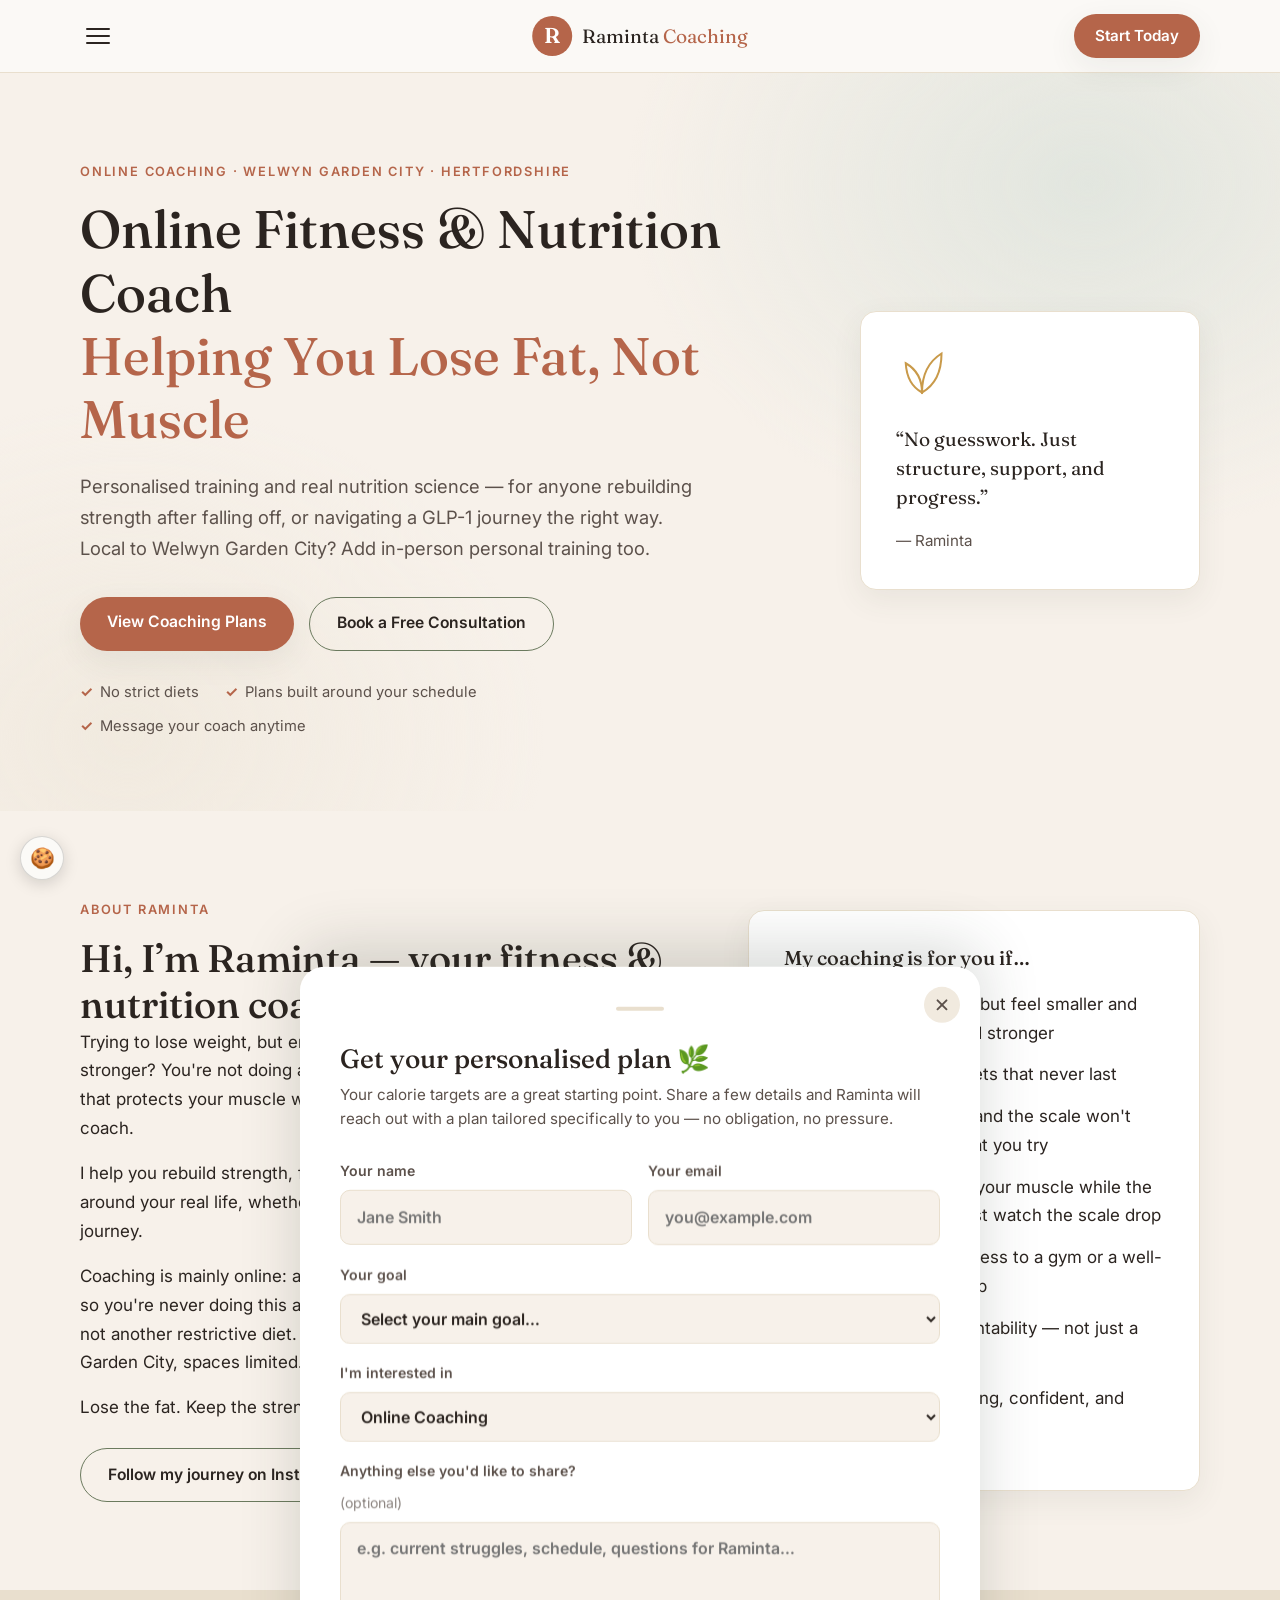
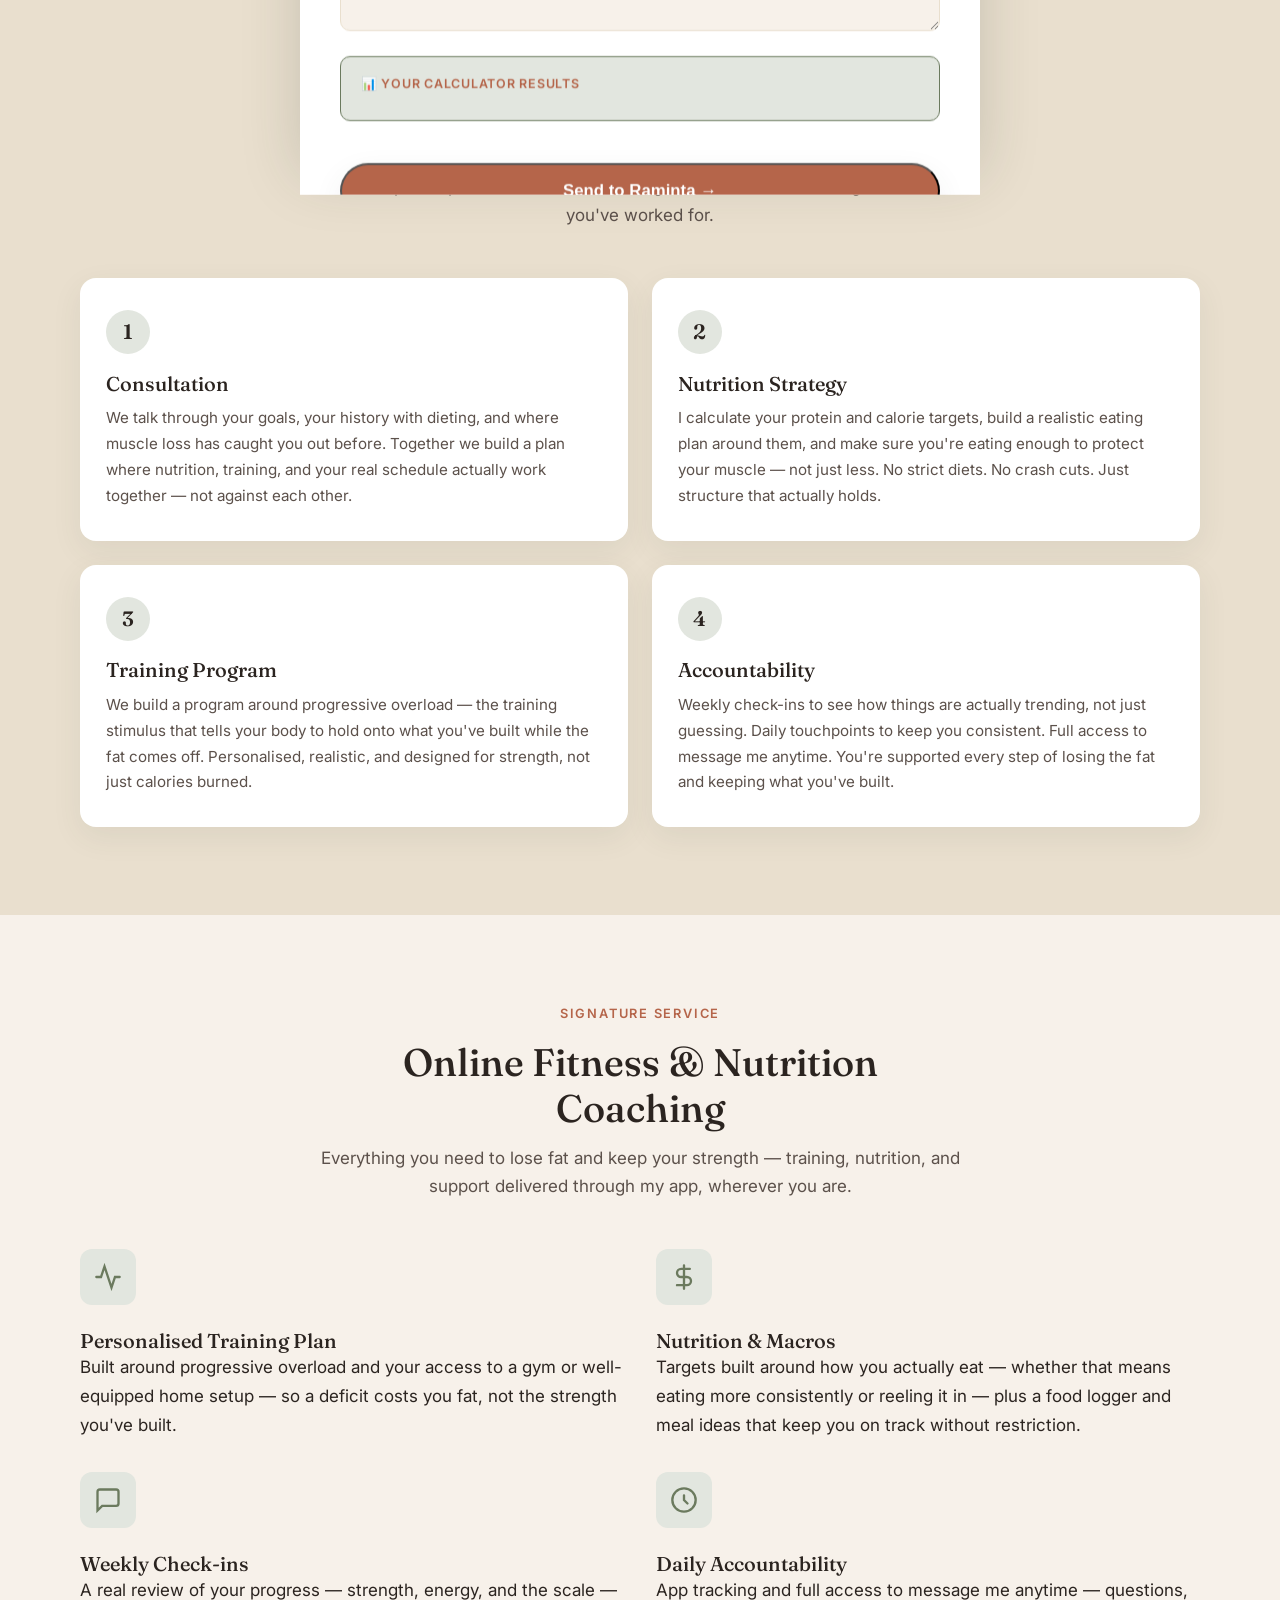
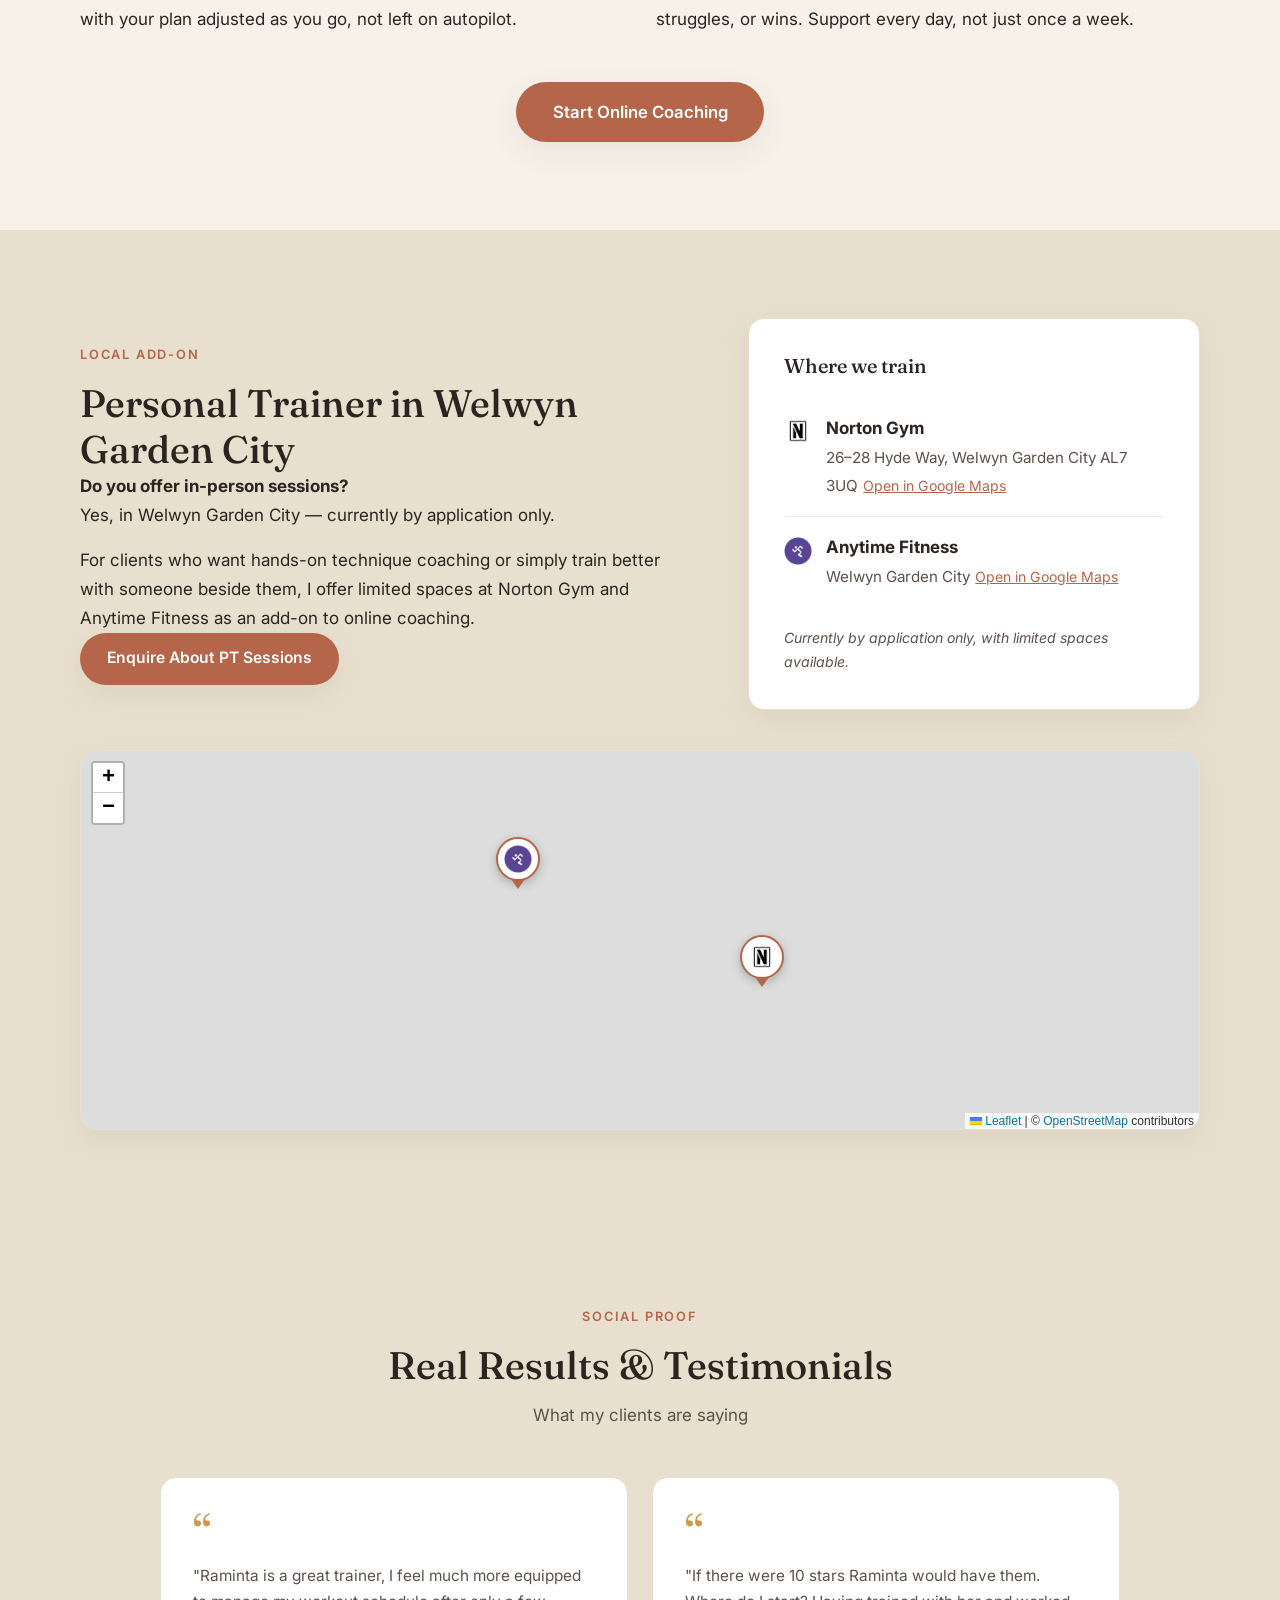
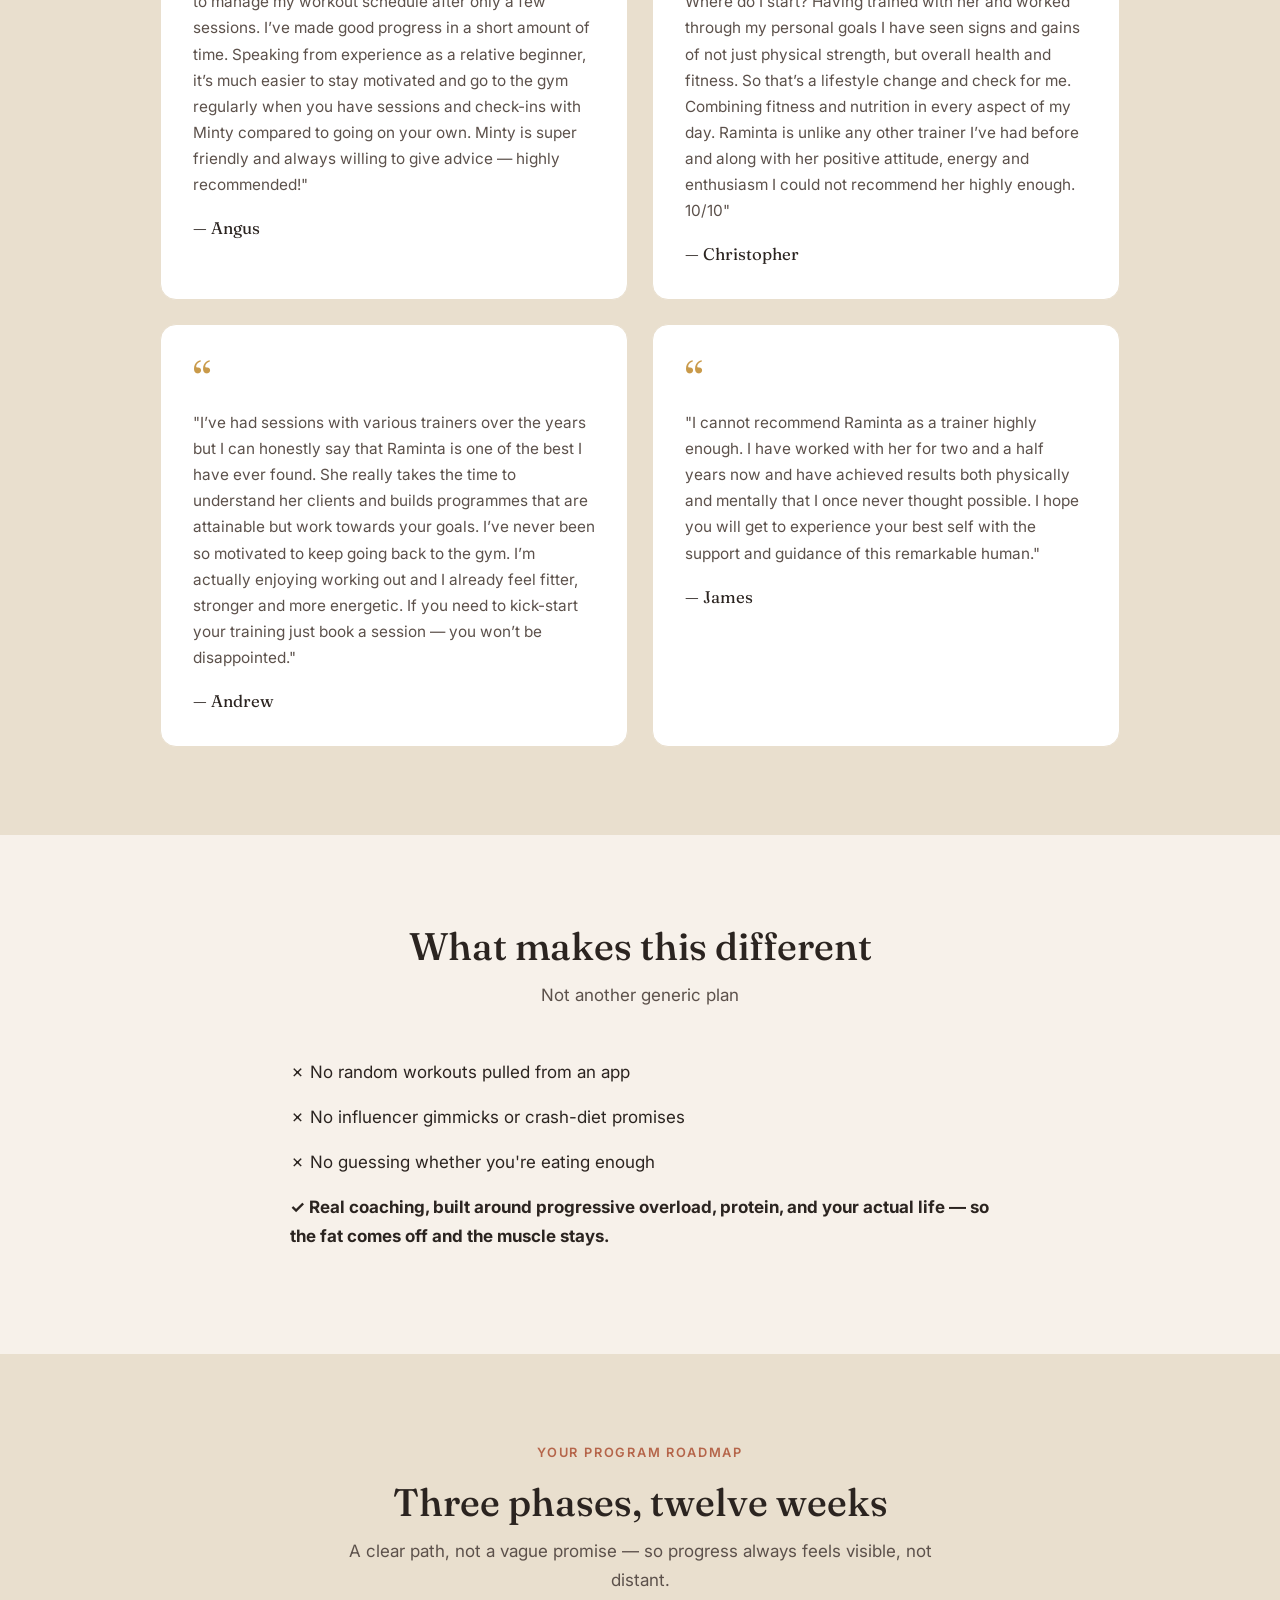
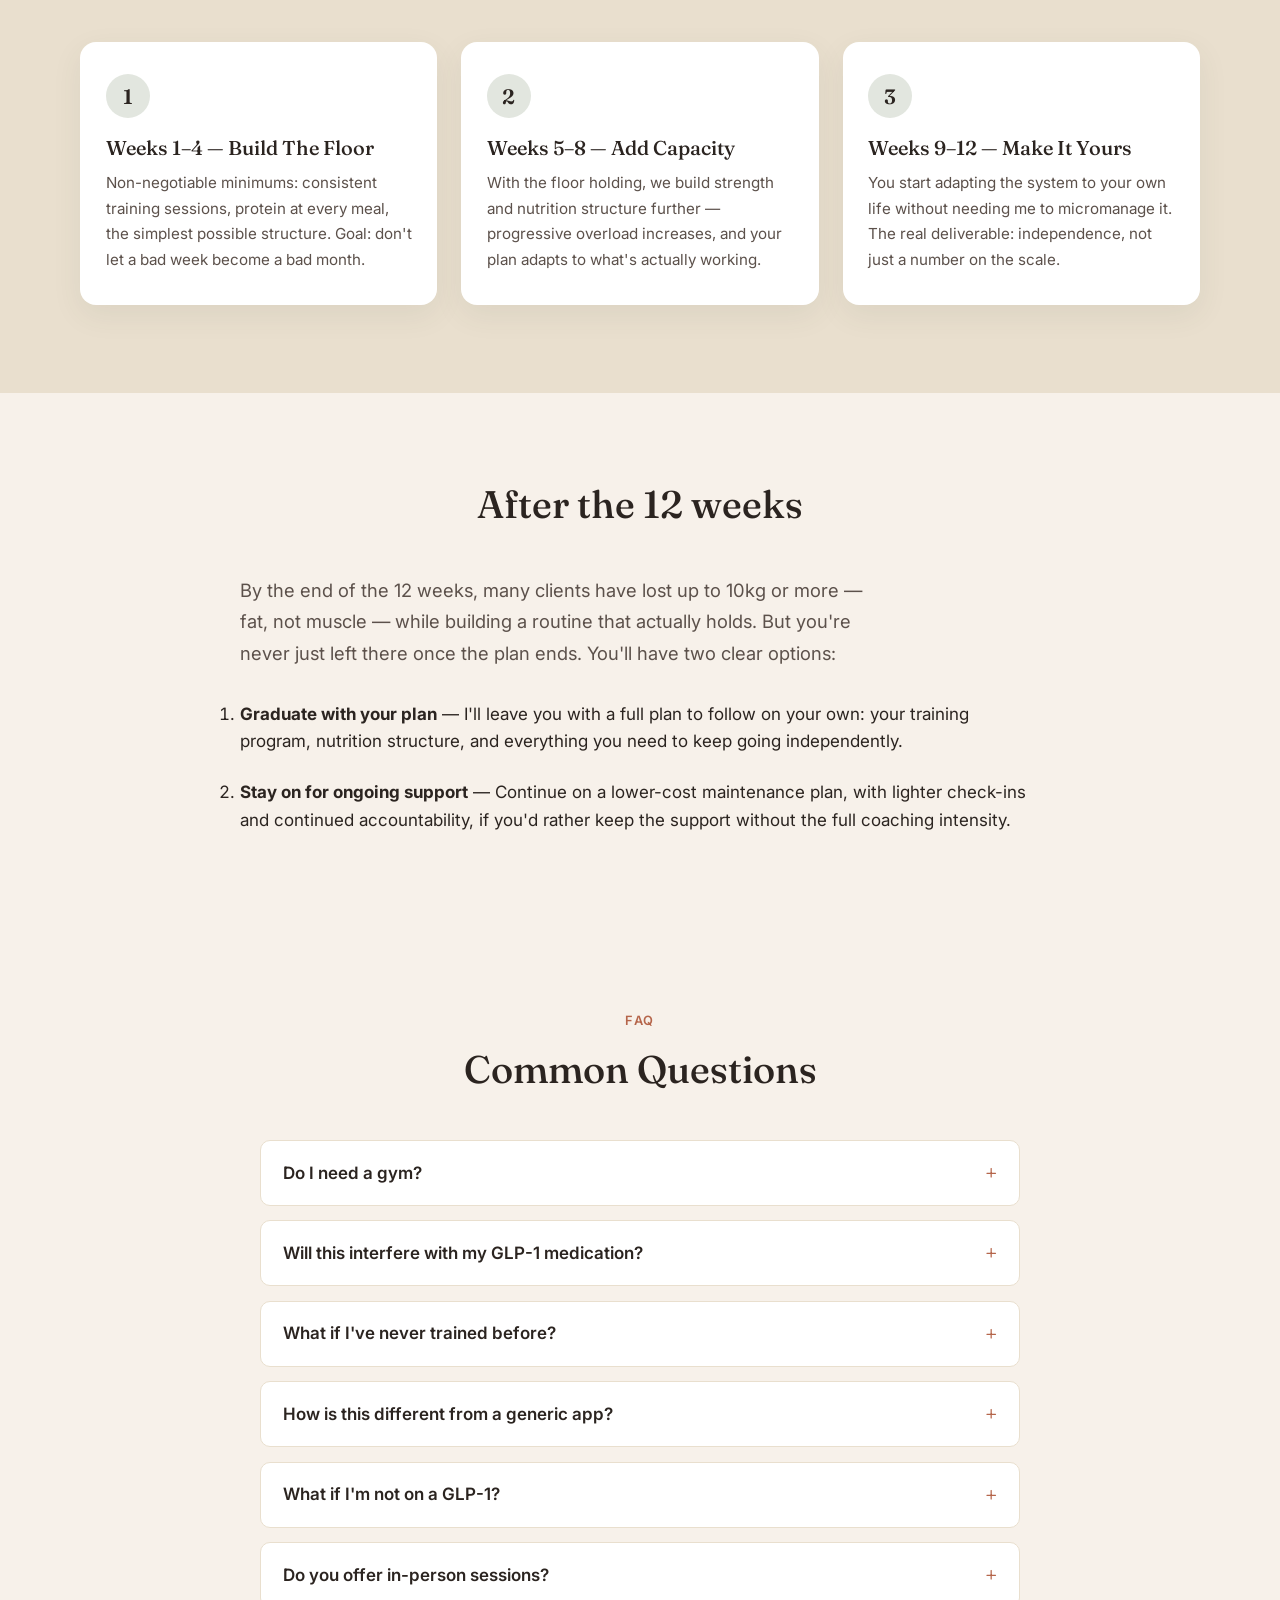
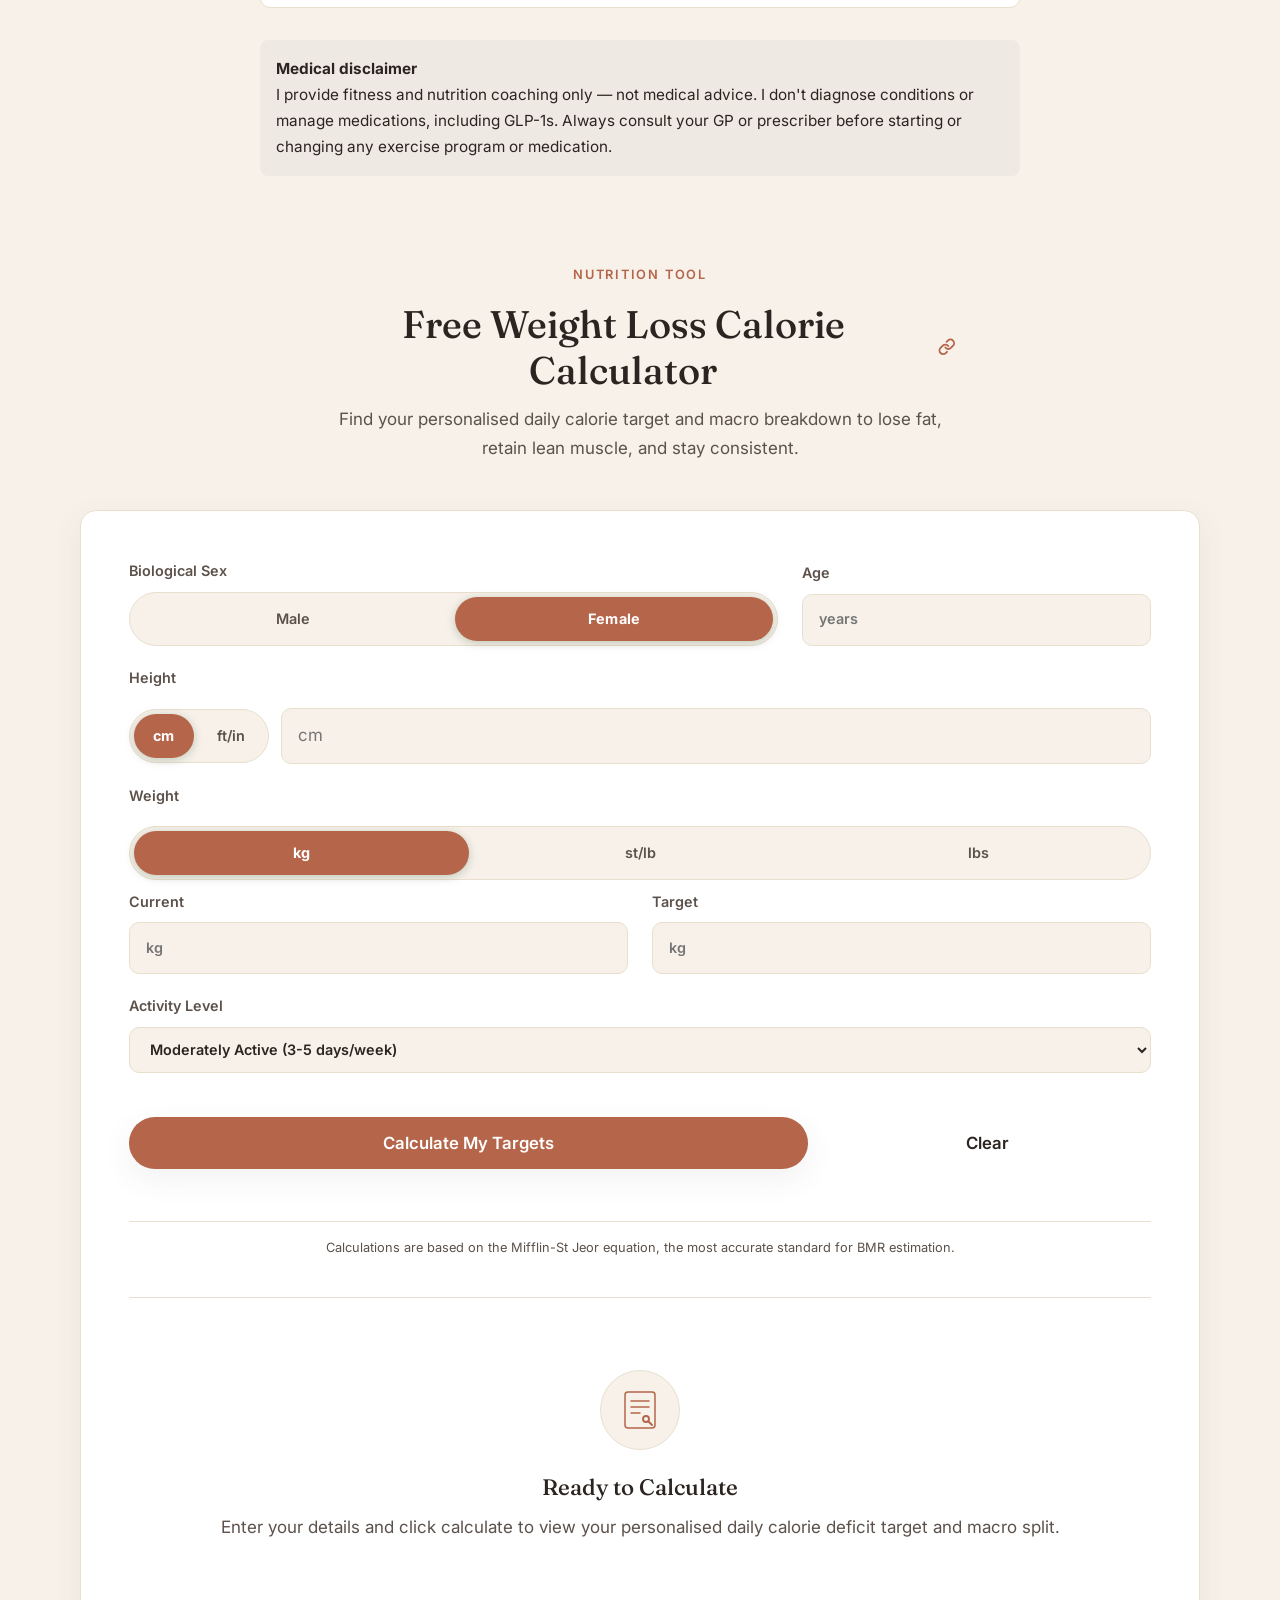
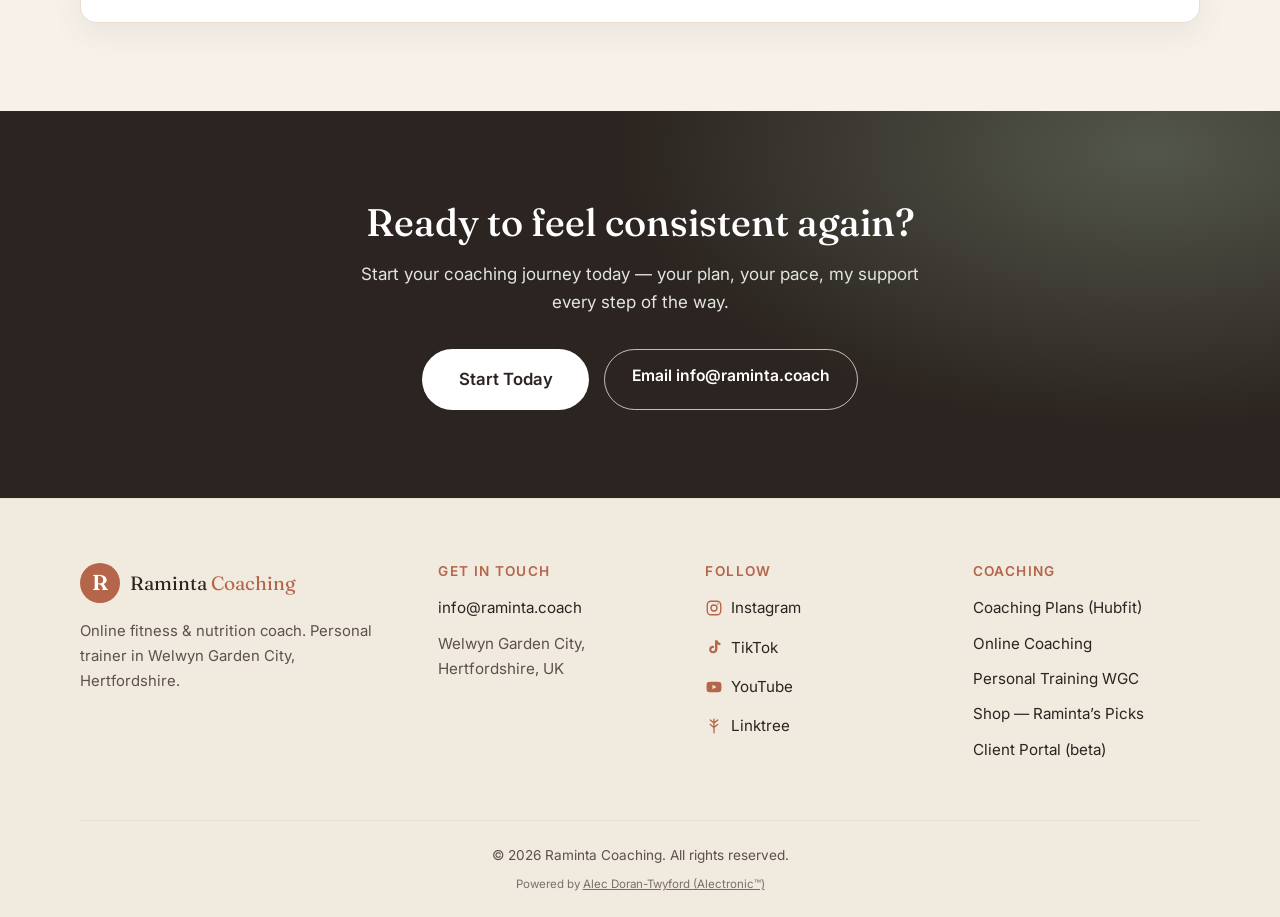
==== commit ce615cb1: "fix: prerender empty page, FAQ schema drift, worker HTML escaping - prerender: strip ?v= query strin" ====
--- a/index.html
+++ b/index.html
@@ -73,8 +73,6 @@
 <link rel="stylesheet" href="assets/vendor/leaflet/leaflet.css">
 
   <!-- Structured data: local business + coach -->
-<!-- FAQPage structured data — makes FAQ answers eligible for rich results in Google Search -->
-<!-- Person structured data -->
   <script type="application/ld+json">
   {
     "@context": "https://schema.org",
@@ -177,64 +175,6 @@
   }
   </script>
 
-  <!-- FAQPage structured data — makes FAQ answers eligible for rich results in Google Search -->
-  <script type="application/ld+json">
-  {
-    "@context": "https://schema.org",
-    "@type": "FAQPage",
-    "mainEntity": [
-      {
-        "@type": "Question",
-        "name": "Do I need to be local to Welwyn Garden City to work with you?",
-        "acceptedAnswer": {
-          "@type": "Answer",
-          "text": "Not at all. Online coaching is the main service and works wherever you are — the app, check-ins and daily support are all remote. In-person PT is an optional add-on for local clients in Welwyn Garden City and Hertfordshire."
-        }
-      },
-      {
-        "@type": "Question",
-        "name": "I've never followed a nutrition plan before. Is this for beginners?",
-        "acceptedAnswer": {
-          "@type": "Answer",
-          "text": "Yes. Everything is personalised to your starting point. We begin with simple structure — no calorie obsession, no cutting out the foods you love — and build from there."
-        }
-      },
-      {
-        "@type": "Question",
-        "name": "How much time do I need for training?",
-        "acceptedAnswer": {
-          "@type": "Answer",
-          "text": "Your plan is built around your schedule and gym availability, not the other way round. Most clients train 2–4 times per week with sessions that fit into busy days."
-        }
-      },
-      {
-        "@type": "Question",
-        "name": "How does the training and nutrition work?",
-        "acceptedAnswer": {
-          "@type": "Answer",
-          "text": "After an initial assessment Raminta will create your fitness and nutrition plans and give you access to an app where she can monitor your progress. All you have to do is log what you eat and train!"
-        }
-      },
-      {
-        "@type": "Question",
-        "name": "How is progress measured?",
-        "acceptedAnswer": {
-          "@type": "Answer",
-          "text": "Progress photos, weigh-ins and measurements are compared in a chart — so you can see the trend, not just a single number."
-        }
-      },
-      {
-        "@type": "Question",
-        "name": "How do I get started?",
-        "acceptedAnswer": {
-          "@type": "Answer",
-          "text": "Choose a plan on Hubfit at https://app.hubfit.com/plans/688387865c56841b3dd9c6ea, or email info@raminta.coach for a free consultation to find the right fit together."
-        }
-      }
-    ]
-  }
-  </script>
-
   <!-- Person structured data -->
   <script type="application/ld+json">
   {
--- a/css/style.css
+++ b/css/style.css
@@ -90,6 +90,10 @@
   text-align: center;
 }
 
+.center {
+  text-align: center;
+}
+
 .section-sub {
   color: var(--ink-soft);
   margin-top: 0.75rem;
@@ -500,8 +504,12 @@
 /* ===== Steps ===== */
 .steps {
   display: grid;
+  grid-template-columns: repeat(2, 1fr);
+  gap: 1.5rem;
+}
+
+.steps-3 {
   grid-template-columns: repeat(3, 1fr);
-  gap: 1.5rem;
 }
 
 .step {
